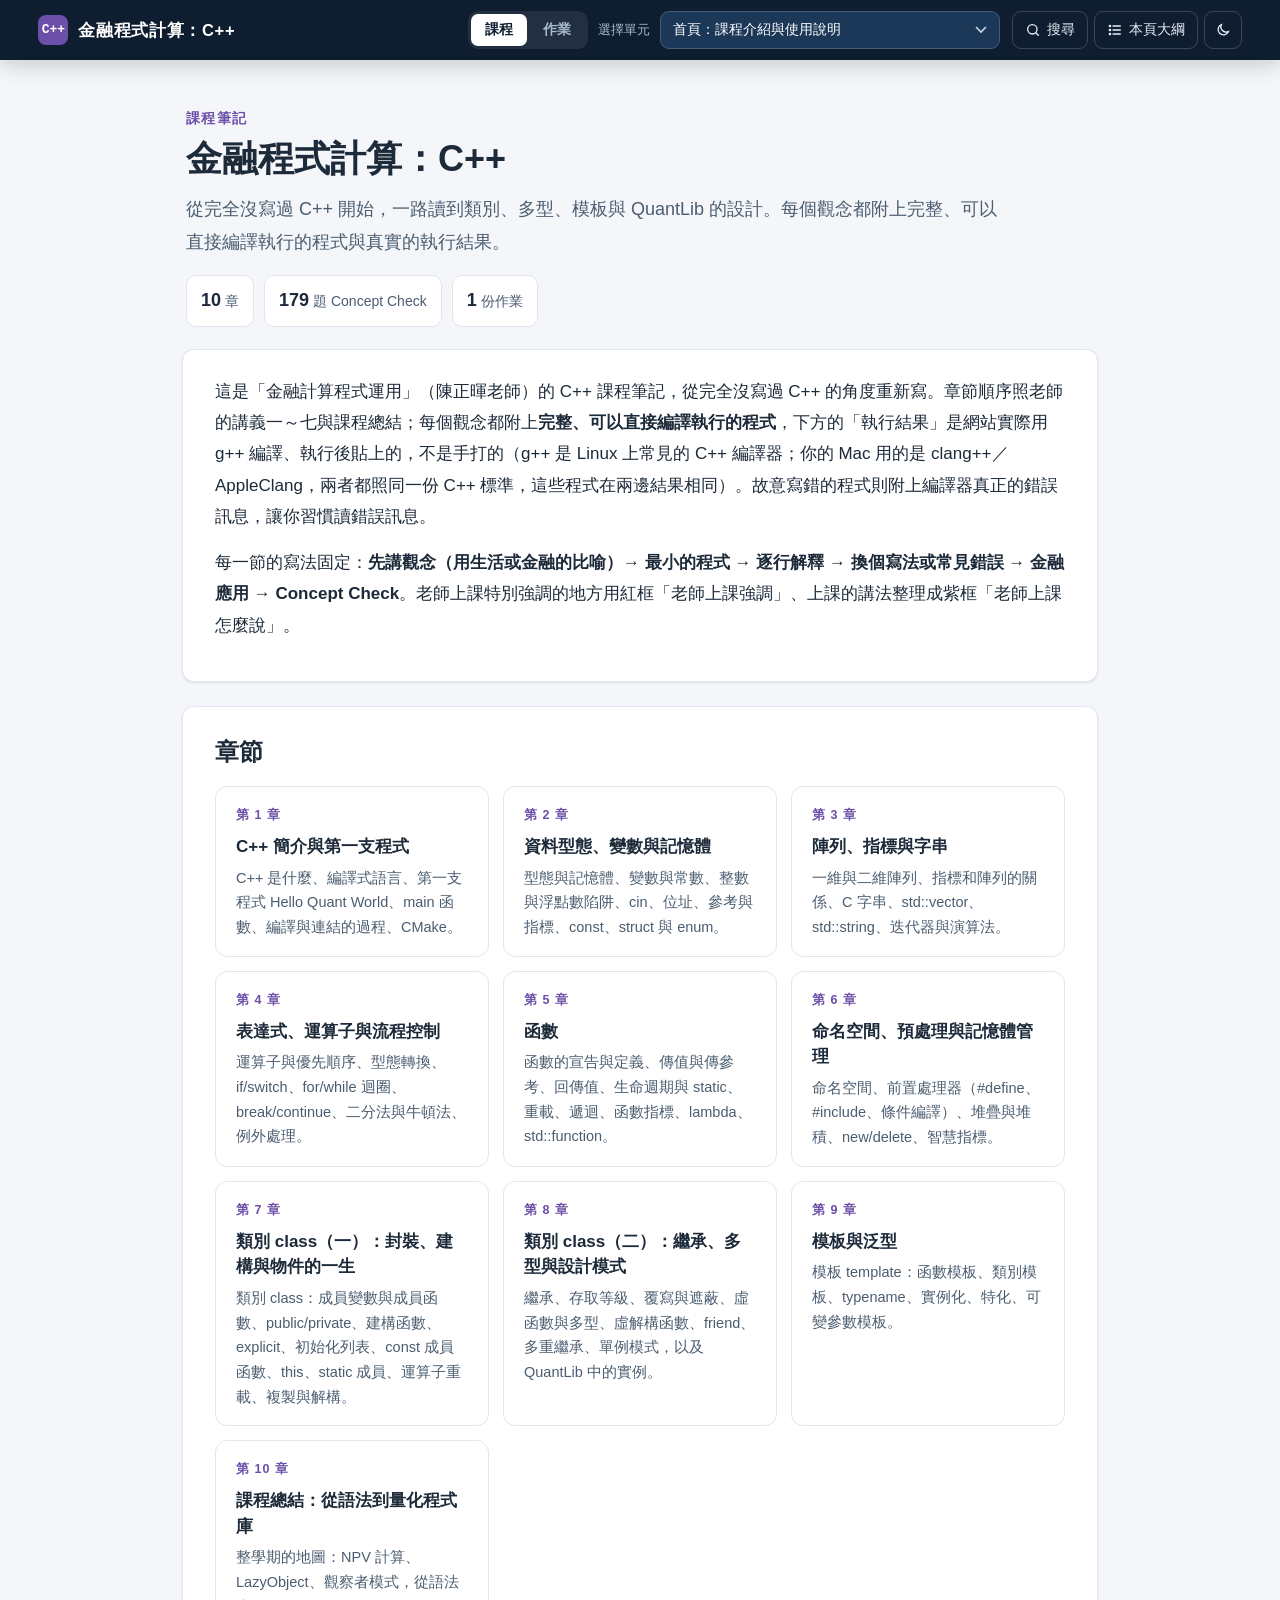
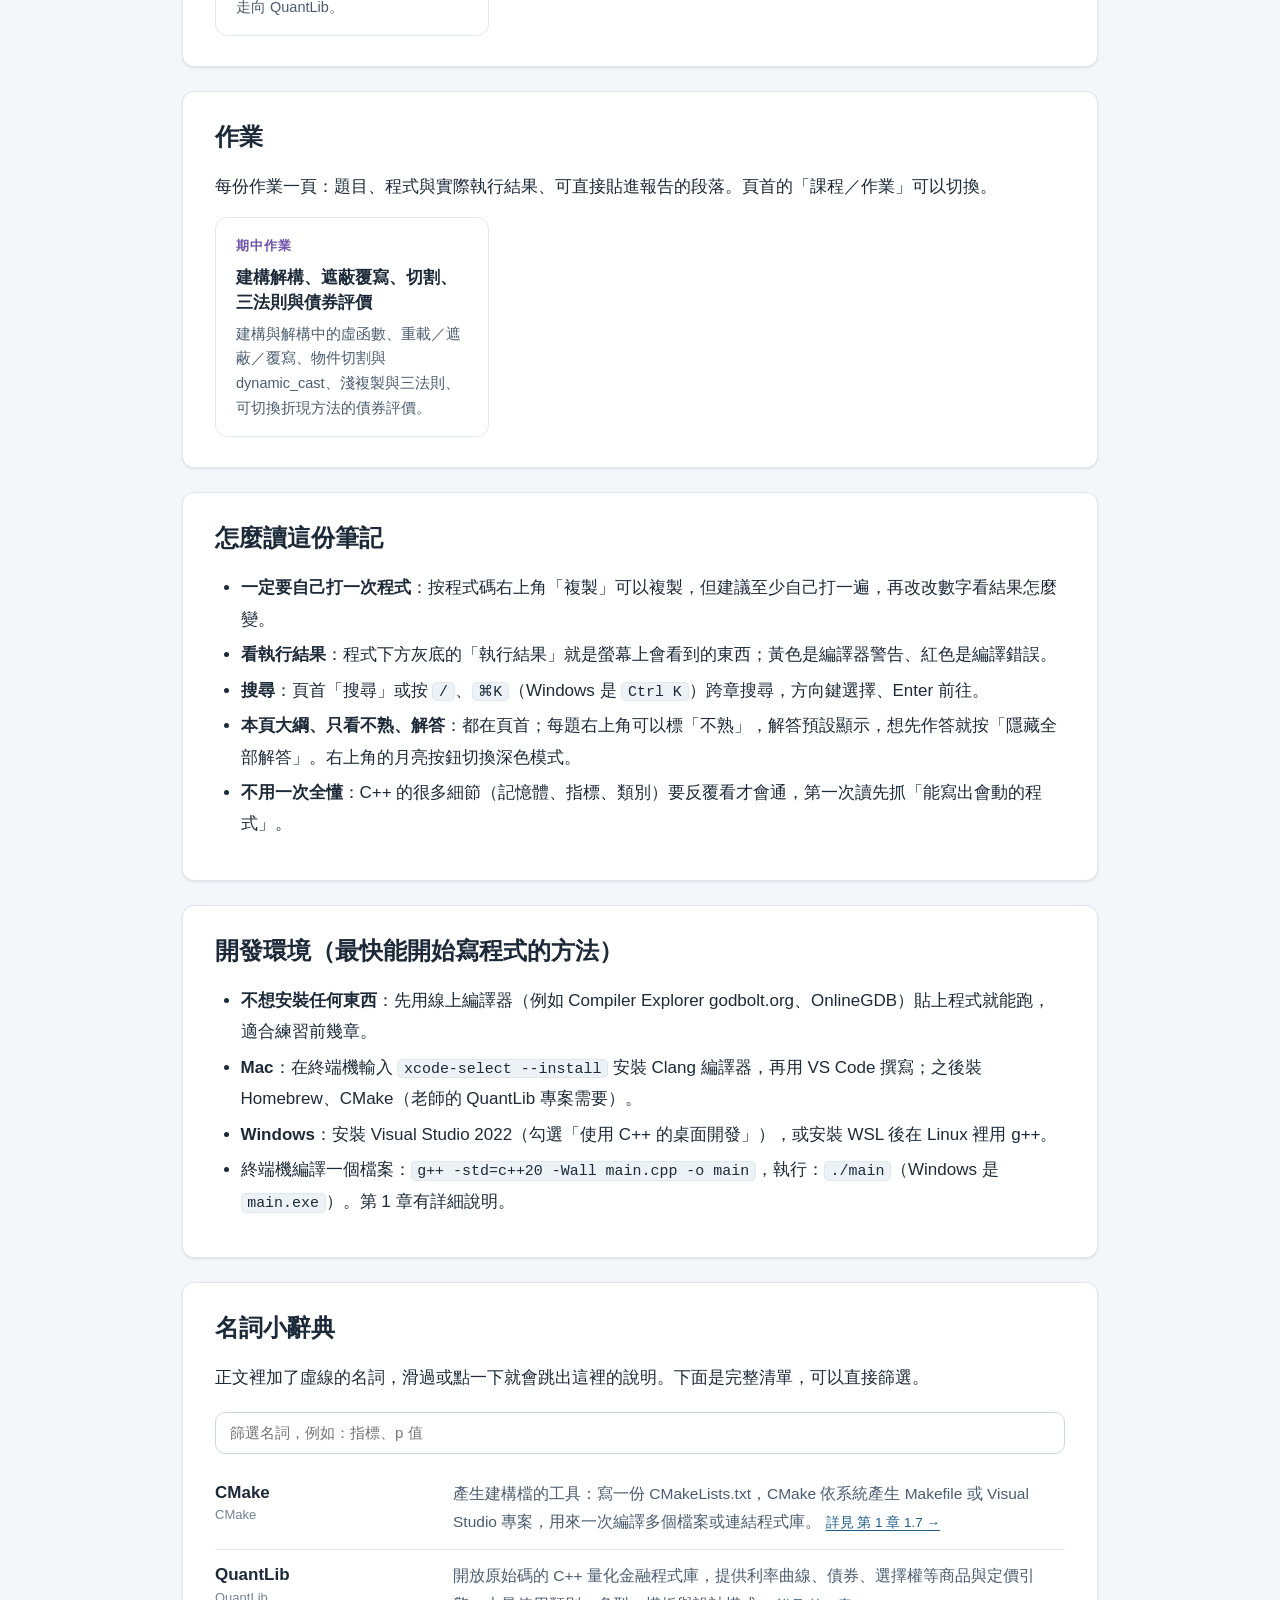
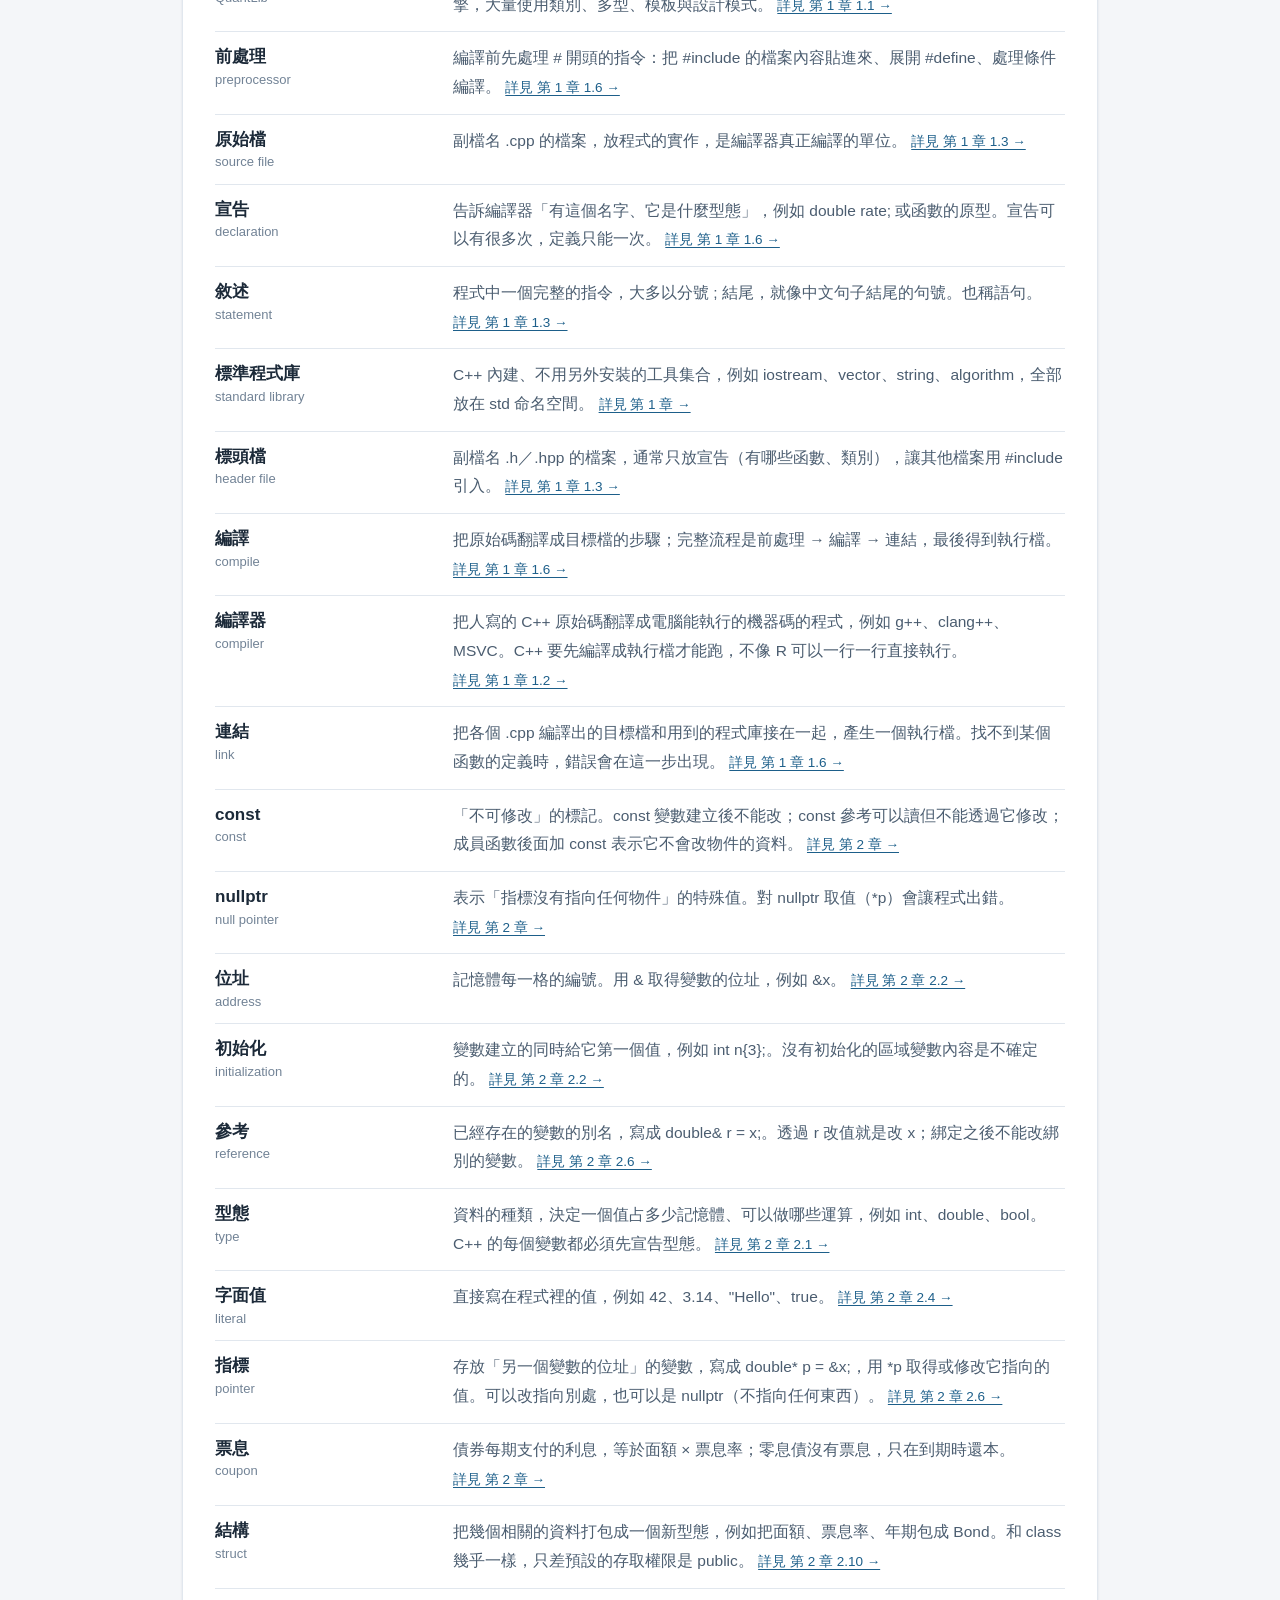
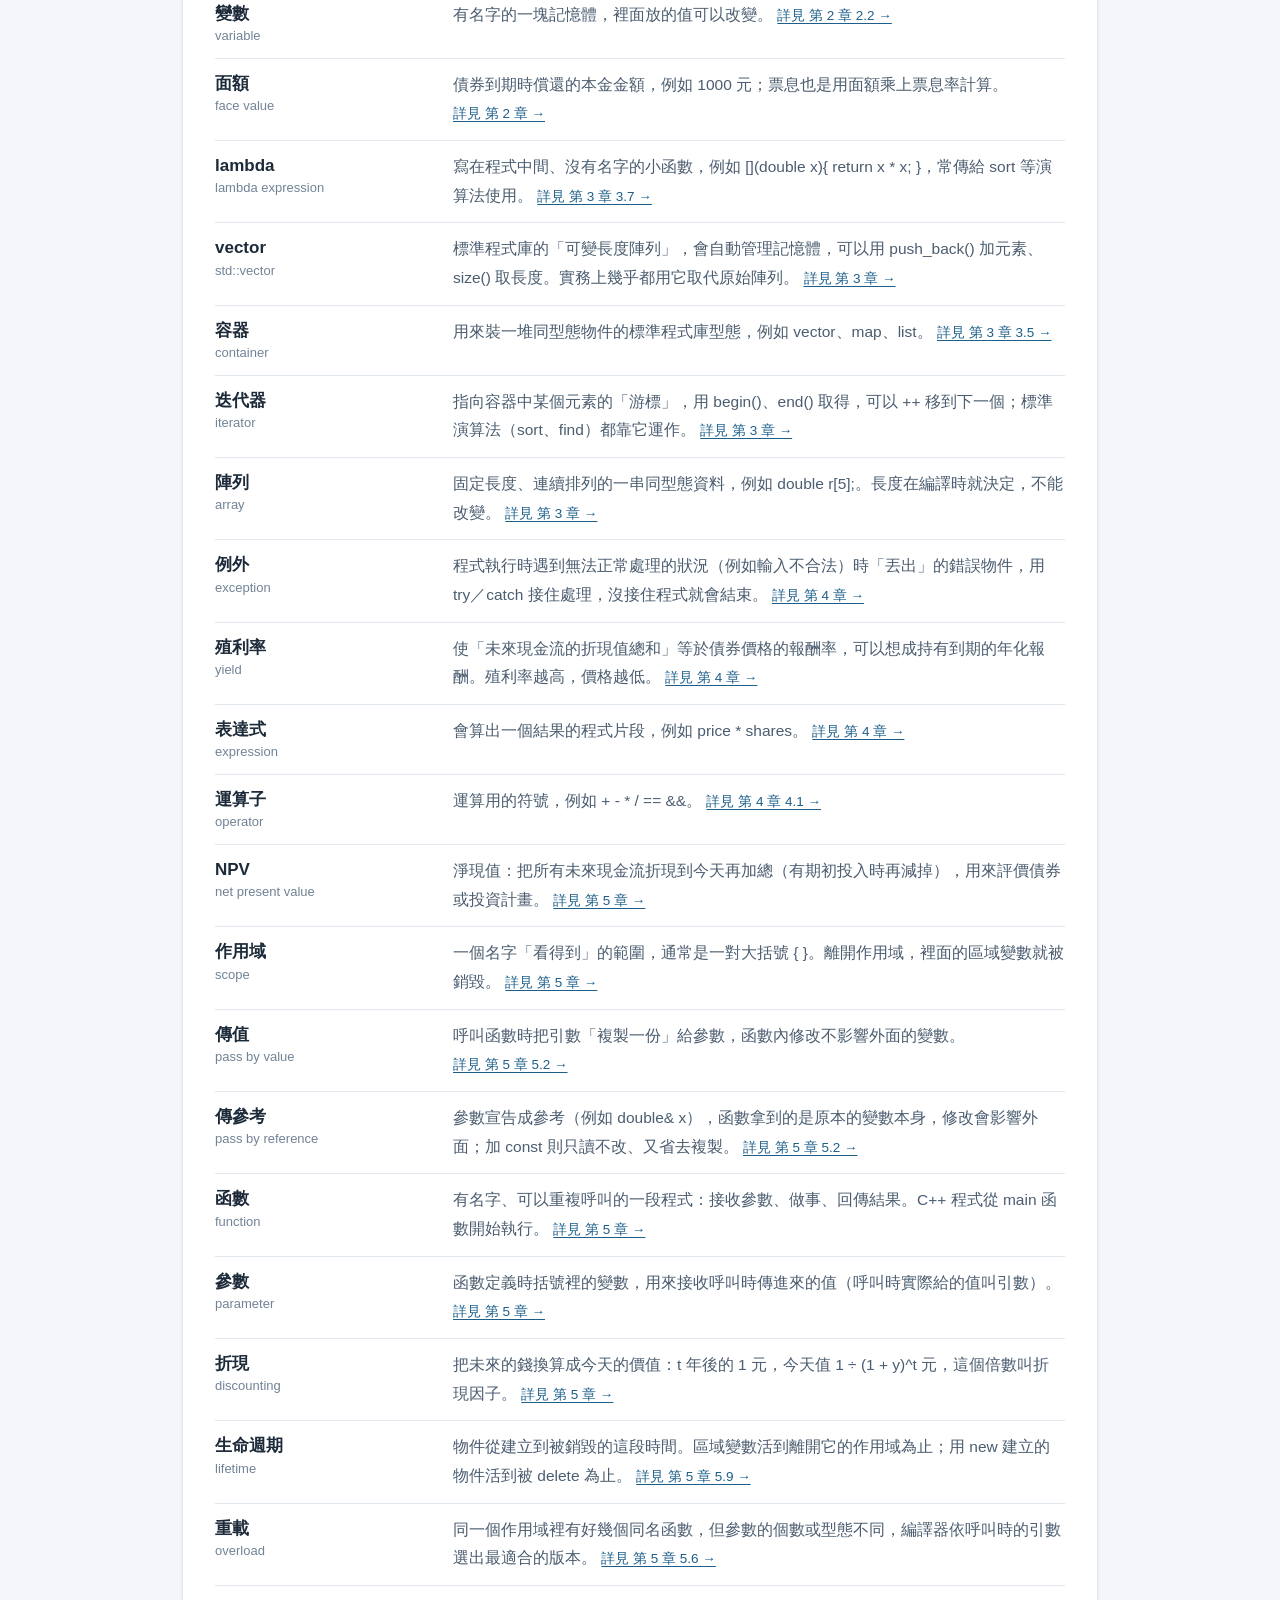
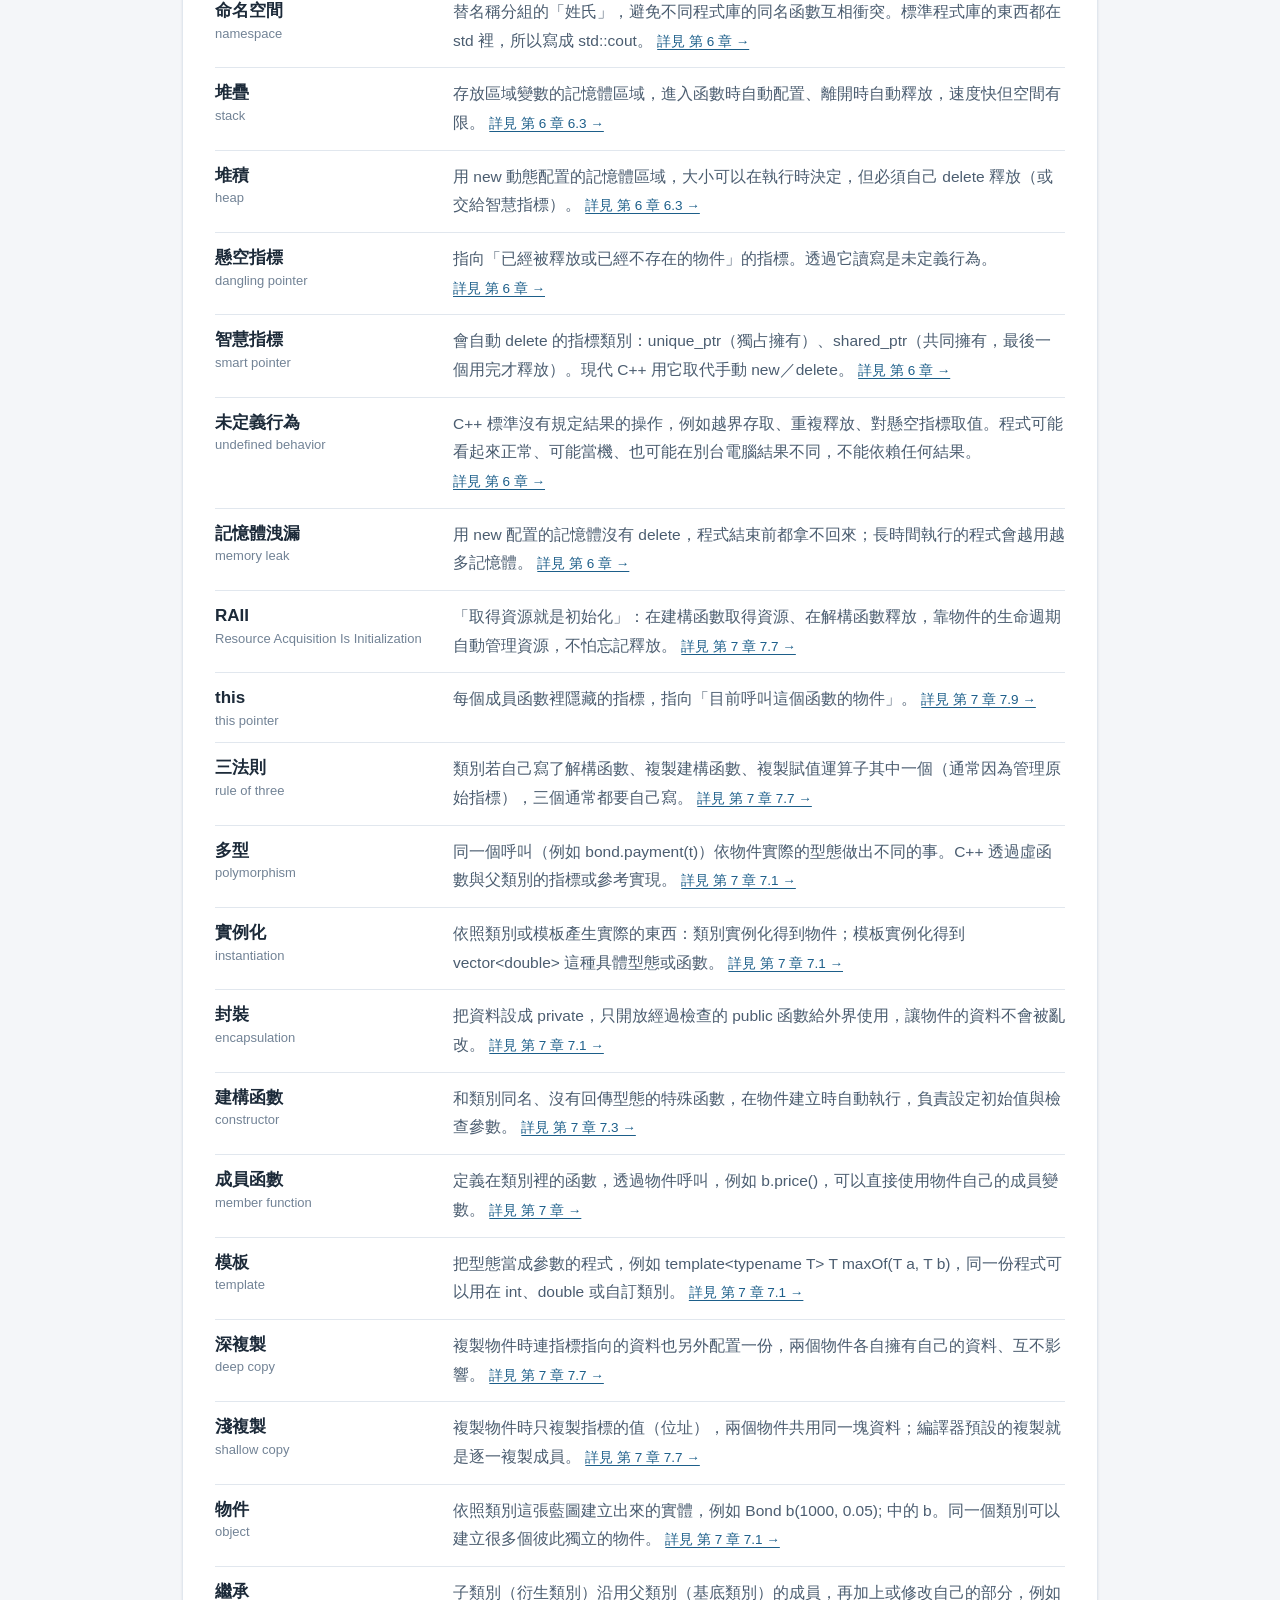
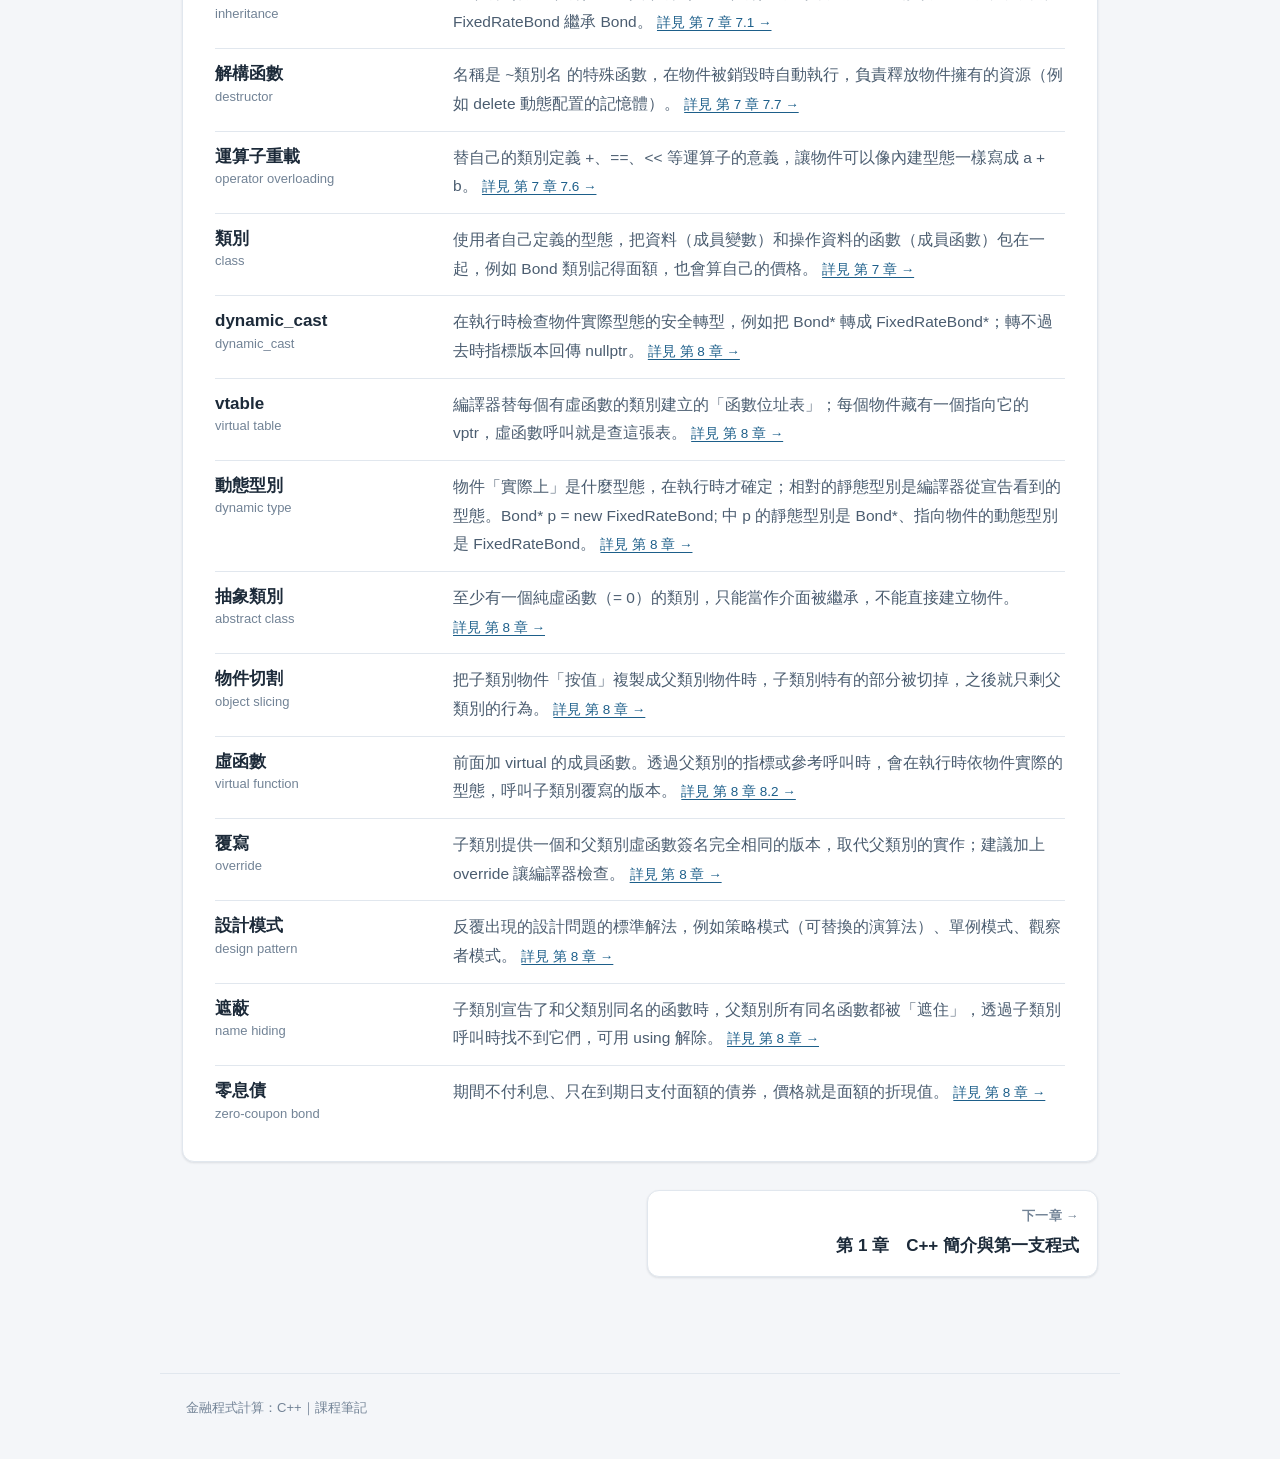
==== index.html @ d00004d4 "v11" ====
<!doctype html>
<html lang="zh-Hant"><head><meta charset="utf-8"><meta name="viewport" content="width=device-width,initial-scale=1">
<title>金融程式計算：C++｜課程筆記</title>
<meta name="color-scheme" content="light dark">
<script>try{var t=localStorage.getItem('notes:theme')||(window.matchMedia&&matchMedia('(prefers-color-scheme: dark)').matches?'dark':'light');document.documentElement.setAttribute('data-theme',t)}catch(e){}</script>
<link rel="stylesheet" href="assets/katex/katex.min.css">
<link rel="stylesheet" href="assets/style.css?v=2772ac91">

</head><body data-page="index" data-mode="course" data-course="cf" data-key="cf">
<a class="skip" href="#main">跳到主要內容</a>
<header class="topbar"><a class="brand" href="index.html" aria-label="金融程式計算：C++｜課程筆記首頁"><span class="logo" aria-hidden="true">C++</span><span>金融程式計算：C++</span><span class="sub">｜課程筆記</span></a>
<div class="pickers"><nav class="mode" aria-label="切換課程或作業"><a href="ch01.html" data-mode="course" class=on>課程</a><a href="hw01.html" data-mode="hw">作業</a></nav><label for="unitSelect">選擇單元</label><select id="unitSelect" aria-label="選擇單元"><option value="index.html" selected>首頁：課程介紹與使用說明</option><option value="ch01.html">第 1 章　C++ 簡介與第一支程式</option><option value="ch02.html">第 2 章　資料型態、變數與記憶體</option><option value="ch03.html">第 3 章　陣列、指標與字串</option><option value="ch04.html">第 4 章　表達式、運算子與流程控制</option><option value="ch05.html">第 5 章　函數</option><option value="ch06.html">第 6 章　命名空間、預處理與記憶體管理</option><option value="ch07.html">第 7 章　類別 class（一）：封裝、建構與物件的一生</option><option value="ch08.html">第 8 章　類別 class（二）：繼承、多型與設計模式</option><option value="ch09.html">第 9 章　模板與泛型</option><option value="ch10.html">第 10 章　課程總結：從語法到量化程式庫</option></select></div></header>
<main class="wrap" id="main">
<section class="hero"><p class="eyebrow">課程筆記</p><h1>金融程式計算：C++</h1><p class="lead">從完全沒寫過 C++ 開始，一路讀到類別、多型、模板與 QuantLib 的設計。每個觀念都附上完整、可以直接編譯執行的程式與真實的執行結果。</p><ul class="stats"><li><b>10</b>章</li><li><b>179</b>題 Concept Check</li><li><b>1</b>份作業</li></ul></section><div class="resume-slot"></div>
<div class="ch-intro">
<p>這是「金融計算程式運用」（陳正暉老師）的 C++ 課程筆記，從完全沒寫過 C++ 的角度重新寫。章節順序照老師的講義一～七與課程總結；每個觀念都附上<b>完整、可以直接編譯執行的程式</b>，下方的「執行結果」是網站實際用 g++ 編譯、執行後貼上的，不是手打的（g++ 是 Linux 上常見的 C++ 編譯器；你的 Mac 用的是 clang++／AppleClang，兩者都照同一份 C++ 標準，這些程式在兩邊結果相同）。故意寫錯的程式則附上編譯器真正的錯誤訊息，讓你習慣讀錯誤訊息。</p>
<p>每一節的寫法固定：<b>先講觀念（用生活或金融的比喻）→ 最小的程式 → 逐行解釋 → 換個寫法或常見錯誤 → 金融應用 → Concept Check</b>。老師上課特別強調的地方用紅框「老師上課強調」、上課的講法整理成紫框「老師上課怎麼說」。</p>
</div>
<section class="sec" id="chapters"><h2>章節</h2><div class="cards"><a class="card" href="ch01.html"><span class="no">第 1 章</span><h3>C++ 簡介與第一支程式</h3><p>C++ 是什麼、編譯式語言、第一支程式 Hello Quant World、main 函數、編譯與連結的過程、CMake。</p></a><a class="card" href="ch02.html"><span class="no">第 2 章</span><h3>資料型態、變數與記憶體</h3><p>型態與記憶體、變數與常數、整數與浮點數陷阱、cin、位址、參考與指標、const、struct 與 enum。</p></a><a class="card" href="ch03.html"><span class="no">第 3 章</span><h3>陣列、指標與字串</h3><p>一維與二維陣列、指標和陣列的關係、C 字串、std::vector、std::string、迭代器與演算法。</p></a><a class="card" href="ch04.html"><span class="no">第 4 章</span><h3>表達式、運算子與流程控制</h3><p>運算子與優先順序、型態轉換、if/switch、for/while 迴圈、break/continue、二分法與牛頓法、例外處理。</p></a><a class="card" href="ch05.html"><span class="no">第 5 章</span><h3>函數</h3><p>函數的宣告與定義、傳值與傳參考、回傳值、生命週期與 static、重載、遞迴、函數指標、lambda、std::function。</p></a><a class="card" href="ch06.html"><span class="no">第 6 章</span><h3>命名空間、預處理與記憶體管理</h3><p>命名空間、前置處理器（#define、#include、條件編譯）、堆疊與堆積、new/delete、智慧指標。</p></a><a class="card" href="ch07.html"><span class="no">第 7 章</span><h3>類別 class（一）：封裝、建構與物件的一生</h3><p>類別 class：成員變數與成員函數、public/private、建構函數、explicit、初始化列表、const 成員函數、this、static 成員、運算子重載、複製與解構。</p></a><a class="card" href="ch08.html"><span class="no">第 8 章</span><h3>類別 class（二）：繼承、多型與設計模式</h3><p>繼承、存取等級、覆寫與遮蔽、虛函數與多型、虛解構函數、friend、多重繼承、單例模式，以及 QuantLib 中的實例。</p></a><a class="card" href="ch09.html"><span class="no">第 9 章</span><h3>模板與泛型</h3><p>模板 template：函數模板、類別模板、typename、實例化、特化、可變參數模板。</p></a><a class="card" href="ch10.html"><span class="no">第 10 章</span><h3>課程總結：從語法到量化程式庫</h3><p>整學期的地圖：NPV 計算、LazyObject、觀察者模式，從語法走向 QuantLib。</p></a></div></section>
<section class="sec" id="homework"><h2>作業</h2><p>每份作業一頁：題目、程式與實際執行結果、可直接貼進報告的段落。頁首的「課程／作業」可以切換。</p><div class="cards"><a class="card" href="hw01.html"><span class="no">期中作業</span><h3>建構解構、遮蔽覆寫、切割、三法則與債券評價</h3><p>建構與解構中的虛函數、重載／遮蔽／覆寫、物件切割與 dynamic_cast、淺複製與三法則、可切換折現方法的債券評價。</p></a></div></section>

<section class="sec" id="howto"><h2>怎麼讀這份筆記</h2>
<ul>
<li><b>一定要自己打一次程式</b>：按程式碼右上角「複製」可以複製，但建議至少自己打一遍，再改改數字看結果怎麼變。</li>
<li><b>看執行結果</b>：程式下方灰底的「執行結果」就是螢幕上會看到的東西；黃色是編譯器警告、紅色是編譯錯誤。</li>
<li><b>搜尋</b>：頁首「搜尋」或按 <code>/</code>、<code>⌘K</code>（Windows 是 <code>Ctrl K</code>）跨章搜尋，方向鍵選擇、Enter 前往。</li>
<li><b>本頁大綱、只看不熟、解答</b>：都在頁首；每題右上角可以標「不熟」，解答預設顯示，想先作答就按「隱藏全部解答」。右上角的月亮按鈕切換深色模式。</li>
<li><b>不用一次全懂</b>：C++ 的很多細節（記憶體、指標、類別）要反覆看才會通，第一次讀先抓「能寫出會動的程式」。</li>
</ul></section>

<section class="sec" id="setup"><h2>開發環境（最快能開始寫程式的方法）</h2>
<ul>
<li><b>不想安裝任何東西</b>：先用線上編譯器（例如 Compiler Explorer godbolt.org、OnlineGDB）貼上程式就能跑，適合練習前幾章。</li>
<li><b>Mac</b>：在終端機輸入 <code>xcode-select --install</code> 安裝 Clang 編譯器，再用 VS Code 撰寫；之後裝 Homebrew、CMake（老師的 QuantLib 專案需要）。</li>
<li><b>Windows</b>：安裝 Visual Studio 2022（勾選「使用 C++ 的桌面開發」），或安裝 WSL 後在 Linux 裡用 g++。</li>
<li>終端機編譯一個檔案：<code>g++ -std=c++20 -Wall main.cpp -o main</code>，執行：<code>./main</code>（Windows 是 <code>main.exe</code>）。第 1 章有詳細說明。</li>
</ul></section>
<section class="sec" id="glossary"><h2>名詞小辭典</h2><p>正文裡加了虛線的名詞，滑過或點一下就會跳出這裡的說明。下面是完整清單，可以直接篩選。</p><input class="gl-filter" type="search" placeholder="篩選名詞，例如：指標、p 值" aria-label="篩選名詞"><dl class="glossary"><div class="gl-row" id="gl-CMake"><dt>CMake<small>CMake</small></dt><dd>產生建構檔的工具：寫一份 CMakeLists.txt，CMake 依系統產生 Makefile 或 Visual Studio 專案，用來一次編譯多個檔案或連結程式庫。 <a href="ch01.html#s1-7">詳見 第 1 章 1.7 →</a></dd></div><div class="gl-row" id="gl-QuantLib"><dt>QuantLib<small>QuantLib</small></dt><dd>開放原始碼的 C++ 量化金融程式庫，提供利率曲線、債券、選擇權等商品與定價引擎，大量使用類別、多型、模板與設計模式。 <a href="ch01.html#s1-1">詳見 第 1 章 1.1 →</a></dd></div><div class="gl-row" id="gl-前處理"><dt>前處理<small>preprocessor</small></dt><dd>編譯前先處理 # 開頭的指令：把 #include 的檔案內容貼進來、展開 #define、處理條件編譯。 <a href="ch01.html#s1-6">詳見 第 1 章 1.6 →</a></dd></div><div class="gl-row" id="gl-原始檔"><dt>原始檔<small>source file</small></dt><dd>副檔名 .cpp 的檔案，放程式的實作，是編譯器真正編譯的單位。 <a href="ch01.html#s1-3">詳見 第 1 章 1.3 →</a></dd></div><div class="gl-row" id="gl-宣告"><dt>宣告<small>declaration</small></dt><dd>告訴編譯器「有這個名字、它是什麼型態」，例如 double rate; 或函數的原型。宣告可以有很多次，定義只能一次。 <a href="ch01.html#s1-6">詳見 第 1 章 1.6 →</a></dd></div><div class="gl-row" id="gl-敘述"><dt>敘述<small>statement</small></dt><dd>程式中一個完整的指令，大多以分號 ; 結尾，就像中文句子結尾的句號。也稱語句。 <a href="ch01.html#s1-3">詳見 第 1 章 1.3 →</a></dd></div><div class="gl-row" id="gl-標準程式庫"><dt>標準程式庫<small>standard library</small></dt><dd>C++ 內建、不用另外安裝的工具集合，例如 iostream、vector、string、algorithm，全部放在 std 命名空間。 <a href="ch01.html">詳見 第 1 章 →</a></dd></div><div class="gl-row" id="gl-標頭檔"><dt>標頭檔<small>header file</small></dt><dd>副檔名 .h／.hpp 的檔案，通常只放宣告（有哪些函數、類別），讓其他檔案用 #include 引入。 <a href="ch01.html#s1-3">詳見 第 1 章 1.3 →</a></dd></div><div class="gl-row" id="gl-編譯"><dt>編譯<small>compile</small></dt><dd>把原始碼翻譯成目標檔的步驟；完整流程是前處理 → 編譯 → 連結，最後得到執行檔。 <a href="ch01.html#s1-6">詳見 第 1 章 1.6 →</a></dd></div><div class="gl-row" id="gl-編譯器"><dt>編譯器<small>compiler</small></dt><dd>把人寫的 C++ 原始碼翻譯成電腦能執行的機器碼的程式，例如 g++、clang++、MSVC。C++ 要先編譯成執行檔才能跑，不像 R 可以一行一行直接執行。 <a href="ch01.html#s1-2">詳見 第 1 章 1.2 →</a></dd></div><div class="gl-row" id="gl-連結"><dt>連結<small>link</small></dt><dd>把各個 .cpp 編譯出的目標檔和用到的程式庫接在一起，產生一個執行檔。找不到某個函數的定義時，錯誤會在這一步出現。 <a href="ch01.html#s1-6">詳見 第 1 章 1.6 →</a></dd></div><div class="gl-row" id="gl-const"><dt>const<small>const</small></dt><dd>「不可修改」的標記。const 變數建立後不能改；const 參考可以讀但不能透過它修改；成員函數後面加 const 表示它不會改物件的資料。 <a href="ch02.html">詳見 第 2 章 →</a></dd></div><div class="gl-row" id="gl-nullptr"><dt>nullptr<small>null pointer</small></dt><dd>表示「指標沒有指向任何物件」的特殊值。對 nullptr 取值（*p）會讓程式出錯。 <a href="ch02.html">詳見 第 2 章 →</a></dd></div><div class="gl-row" id="gl-位址"><dt>位址<small>address</small></dt><dd>記憶體每一格的編號。用 &amp; 取得變數的位址，例如 &amp;x。 <a href="ch02.html#s2-2">詳見 第 2 章 2.2 →</a></dd></div><div class="gl-row" id="gl-初始化"><dt>初始化<small>initialization</small></dt><dd>變數建立的同時給它第一個值，例如 int n{3};。沒有初始化的區域變數內容是不確定的。 <a href="ch02.html#s2-2">詳見 第 2 章 2.2 →</a></dd></div><div class="gl-row" id="gl-參考"><dt>參考<small>reference</small></dt><dd>已經存在的變數的別名，寫成 double&amp; r = x;。透過 r 改值就是改 x；綁定之後不能改綁別的變數。 <a href="ch02.html#s2-6">詳見 第 2 章 2.6 →</a></dd></div><div class="gl-row" id="gl-型態"><dt>型態<small>type</small></dt><dd>資料的種類，決定一個值占多少記憶體、可以做哪些運算，例如 int、double、bool。C++ 的每個變數都必須先宣告型態。 <a href="ch02.html#s2-1">詳見 第 2 章 2.1 →</a></dd></div><div class="gl-row" id="gl-字面值"><dt>字面值<small>literal</small></dt><dd>直接寫在程式裡的值，例如 42、3.14、&quot;Hello&quot;、true。 <a href="ch02.html#s2-4">詳見 第 2 章 2.4 →</a></dd></div><div class="gl-row" id="gl-指標"><dt>指標<small>pointer</small></dt><dd>存放「另一個變數的位址」的變數，寫成 double* p = &amp;x;，用 *p 取得或修改它指向的值。可以改指向別處，也可以是 nullptr（不指向任何東西）。 <a href="ch02.html#s2-6">詳見 第 2 章 2.6 →</a></dd></div><div class="gl-row" id="gl-票息"><dt>票息<small>coupon</small></dt><dd>債券每期支付的利息，等於面額 × 票息率；零息債沒有票息，只在到期時還本。 <a href="ch02.html">詳見 第 2 章 →</a></dd></div><div class="gl-row" id="gl-結構"><dt>結構<small>struct</small></dt><dd>把幾個相關的資料打包成一個新型態，例如把面額、票息率、年期包成 Bond。和 class 幾乎一樣，只差預設的存取權限是 public。 <a href="ch02.html#s2-10">詳見 第 2 章 2.10 →</a></dd></div><div class="gl-row" id="gl-變數"><dt>變數<small>variable</small></dt><dd>有名字的一塊記憶體，裡面放的值可以改變。 <a href="ch02.html#s2-2">詳見 第 2 章 2.2 →</a></dd></div><div class="gl-row" id="gl-面額"><dt>面額<small>face value</small></dt><dd>債券到期時償還的本金金額，例如 1000 元；票息也是用面額乘上票息率計算。 <a href="ch02.html">詳見 第 2 章 →</a></dd></div><div class="gl-row" id="gl-lambda"><dt>lambda<small>lambda expression</small></dt><dd>寫在程式中間、沒有名字的小函數，例如 [](double x){ return x * x; }，常傳給 sort 等演算法使用。 <a href="ch03.html#s3-7">詳見 第 3 章 3.7 →</a></dd></div><div class="gl-row" id="gl-vector"><dt>vector<small>std::vector</small></dt><dd>標準程式庫的「可變長度陣列」，會自動管理記憶體，可以用 push_back() 加元素、size() 取長度。實務上幾乎都用它取代原始陣列。 <a href="ch03.html">詳見 第 3 章 →</a></dd></div><div class="gl-row" id="gl-容器"><dt>容器<small>container</small></dt><dd>用來裝一堆同型態物件的標準程式庫型態，例如 vector、map、list。 <a href="ch03.html#s3-5">詳見 第 3 章 3.5 →</a></dd></div><div class="gl-row" id="gl-迭代器"><dt>迭代器<small>iterator</small></dt><dd>指向容器中某個元素的「游標」，用 begin()、end() 取得，可以 ++ 移到下一個；標準演算法（sort、find）都靠它運作。 <a href="ch03.html">詳見 第 3 章 →</a></dd></div><div class="gl-row" id="gl-陣列"><dt>陣列<small>array</small></dt><dd>固定長度、連續排列的一串同型態資料，例如 double r[5];。長度在編譯時就決定，不能改變。 <a href="ch03.html">詳見 第 3 章 →</a></dd></div><div class="gl-row" id="gl-例外"><dt>例外<small>exception</small></dt><dd>程式執行時遇到無法正常處理的狀況（例如輸入不合法）時「丟出」的錯誤物件，用 try／catch 接住處理，沒接住程式就會結束。 <a href="ch04.html">詳見 第 4 章 →</a></dd></div><div class="gl-row" id="gl-殖利率"><dt>殖利率<small>yield</small></dt><dd>使「未來現金流的折現值總和」等於債券價格的報酬率，可以想成持有到期的年化報酬。殖利率越高，價格越低。 <a href="ch04.html">詳見 第 4 章 →</a></dd></div><div class="gl-row" id="gl-表達式"><dt>表達式<small>expression</small></dt><dd>會算出一個結果的程式片段，例如 price * shares。 <a href="ch04.html">詳見 第 4 章 →</a></dd></div><div class="gl-row" id="gl-運算子"><dt>運算子<small>operator</small></dt><dd>運算用的符號，例如 + - * / == &amp;&amp;。 <a href="ch04.html#s4-1">詳見 第 4 章 4.1 →</a></dd></div><div class="gl-row" id="gl-NPV"><dt>NPV<small>net present value</small></dt><dd>淨現值：把所有未來現金流折現到今天再加總（有期初投入時再減掉），用來評價債券或投資計畫。 <a href="ch05.html">詳見 第 5 章 →</a></dd></div><div class="gl-row" id="gl-作用域"><dt>作用域<small>scope</small></dt><dd>一個名字「看得到」的範圍，通常是一對大括號 { }。離開作用域，裡面的區域變數就被銷毀。 <a href="ch05.html">詳見 第 5 章 →</a></dd></div><div class="gl-row" id="gl-傳值"><dt>傳值<small>pass by value</small></dt><dd>呼叫函數時把引數「複製一份」給參數，函數內修改不影響外面的變數。 <a href="ch05.html#s5-2">詳見 第 5 章 5.2 →</a></dd></div><div class="gl-row" id="gl-傳參考"><dt>傳參考<small>pass by reference</small></dt><dd>參數宣告成參考（例如 double&amp; x），函數拿到的是原本的變數本身，修改會影響外面；加 const 則只讀不改、又省去複製。 <a href="ch05.html#s5-2">詳見 第 5 章 5.2 →</a></dd></div><div class="gl-row" id="gl-函數"><dt>函數<small>function</small></dt><dd>有名字、可以重複呼叫的一段程式：接收參數、做事、回傳結果。C++ 程式從 main 函數開始執行。 <a href="ch05.html">詳見 第 5 章 →</a></dd></div><div class="gl-row" id="gl-參數"><dt>參數<small>parameter</small></dt><dd>函數定義時括號裡的變數，用來接收呼叫時傳進來的值（呼叫時實際給的值叫引數）。 <a href="ch05.html">詳見 第 5 章 →</a></dd></div><div class="gl-row" id="gl-折現"><dt>折現<small>discounting</small></dt><dd>把未來的錢換算成今天的價值：t 年後的 1 元，今天值 1 ÷ (1 + y)^t 元，這個倍數叫折現因子。 <a href="ch05.html">詳見 第 5 章 →</a></dd></div><div class="gl-row" id="gl-生命週期"><dt>生命週期<small>lifetime</small></dt><dd>物件從建立到被銷毀的這段時間。區域變數活到離開它的作用域為止；用 new 建立的物件活到被 delete 為止。 <a href="ch05.html#s5-9">詳見 第 5 章 5.9 →</a></dd></div><div class="gl-row" id="gl-重載"><dt>重載<small>overload</small></dt><dd>同一個作用域裡有好幾個同名函數，但參數的個數或型態不同，編譯器依呼叫時的引數選出最適合的版本。 <a href="ch05.html#s5-6">詳見 第 5 章 5.6 →</a></dd></div><div class="gl-row" id="gl-命名空間"><dt>命名空間<small>namespace</small></dt><dd>替名稱分組的「姓氏」，避免不同程式庫的同名函數互相衝突。標準程式庫的東西都在 std 裡，所以寫成 std::cout。 <a href="ch06.html">詳見 第 6 章 →</a></dd></div><div class="gl-row" id="gl-堆疊"><dt>堆疊<small>stack</small></dt><dd>存放區域變數的記憶體區域，進入函數時自動配置、離開時自動釋放，速度快但空間有限。 <a href="ch06.html#s6-3">詳見 第 6 章 6.3 →</a></dd></div><div class="gl-row" id="gl-堆積"><dt>堆積<small>heap</small></dt><dd>用 new 動態配置的記憶體區域，大小可以在執行時決定，但必須自己 delete 釋放（或交給智慧指標）。 <a href="ch06.html#s6-3">詳見 第 6 章 6.3 →</a></dd></div><div class="gl-row" id="gl-懸空指標"><dt>懸空指標<small>dangling pointer</small></dt><dd>指向「已經被釋放或已經不存在的物件」的指標。透過它讀寫是未定義行為。 <a href="ch06.html">詳見 第 6 章 →</a></dd></div><div class="gl-row" id="gl-智慧指標"><dt>智慧指標<small>smart pointer</small></dt><dd>會自動 delete 的指標類別：unique_ptr（獨占擁有）、shared_ptr（共同擁有，最後一個用完才釋放）。現代 C++ 用它取代手動 new／delete。 <a href="ch06.html">詳見 第 6 章 →</a></dd></div><div class="gl-row" id="gl-未定義行為"><dt>未定義行為<small>undefined behavior</small></dt><dd>C++ 標準沒有規定結果的操作，例如越界存取、重複釋放、對懸空指標取值。程式可能看起來正常、可能當機、也可能在別台電腦結果不同，不能依賴任何結果。 <a href="ch06.html">詳見 第 6 章 →</a></dd></div><div class="gl-row" id="gl-記憶體洩漏"><dt>記憶體洩漏<small>memory leak</small></dt><dd>用 new 配置的記憶體沒有 delete，程式結束前都拿不回來；長時間執行的程式會越用越多記憶體。 <a href="ch06.html">詳見 第 6 章 →</a></dd></div><div class="gl-row" id="gl-RAII"><dt>RAII<small>Resource Acquisition Is Initialization</small></dt><dd>「取得資源就是初始化」：在建構函數取得資源、在解構函數釋放，靠物件的生命週期自動管理資源，不怕忘記釋放。 <a href="ch07.html#s7-7">詳見 第 7 章 7.7 →</a></dd></div><div class="gl-row" id="gl-this"><dt>this<small>this pointer</small></dt><dd>每個成員函數裡隱藏的指標，指向「目前呼叫這個函數的物件」。 <a href="ch07.html#s7-9">詳見 第 7 章 7.9 →</a></dd></div><div class="gl-row" id="gl-三法則"><dt>三法則<small>rule of three</small></dt><dd>類別若自己寫了解構函數、複製建構函數、複製賦值運算子其中一個（通常因為管理原始指標），三個通常都要自己寫。 <a href="ch07.html#s7-7">詳見 第 7 章 7.7 →</a></dd></div><div class="gl-row" id="gl-多型"><dt>多型<small>polymorphism</small></dt><dd>同一個呼叫（例如 bond.payment(t)）依物件實際的型態做出不同的事。C++ 透過虛函數與父類別的指標或參考實現。 <a href="ch07.html#s7-1">詳見 第 7 章 7.1 →</a></dd></div><div class="gl-row" id="gl-實例化"><dt>實例化<small>instantiation</small></dt><dd>依照類別或模板產生實際的東西：類別實例化得到物件；模板實例化得到 vector&lt;double&gt; 這種具體型態或函數。 <a href="ch07.html#s7-1">詳見 第 7 章 7.1 →</a></dd></div><div class="gl-row" id="gl-封裝"><dt>封裝<small>encapsulation</small></dt><dd>把資料設成 private，只開放經過檢查的 public 函數給外界使用，讓物件的資料不會被亂改。 <a href="ch07.html#s7-1">詳見 第 7 章 7.1 →</a></dd></div><div class="gl-row" id="gl-建構函數"><dt>建構函數<small>constructor</small></dt><dd>和類別同名、沒有回傳型態的特殊函數，在物件建立時自動執行，負責設定初始值與檢查參數。 <a href="ch07.html#s7-3">詳見 第 7 章 7.3 →</a></dd></div><div class="gl-row" id="gl-成員函數"><dt>成員函數<small>member function</small></dt><dd>定義在類別裡的函數，透過物件呼叫，例如 b.price()，可以直接使用物件自己的成員變數。 <a href="ch07.html">詳見 第 7 章 →</a></dd></div><div class="gl-row" id="gl-模板"><dt>模板<small>template</small></dt><dd>把型態當成參數的程式，例如 template&lt;typename T&gt; T maxOf(T a, T b)，同一份程式可以用在 int、double 或自訂類別。 <a href="ch07.html#s7-1">詳見 第 7 章 7.1 →</a></dd></div><div class="gl-row" id="gl-深複製"><dt>深複製<small>deep copy</small></dt><dd>複製物件時連指標指向的資料也另外配置一份，兩個物件各自擁有自己的資料、互不影響。 <a href="ch07.html#s7-7">詳見 第 7 章 7.7 →</a></dd></div><div class="gl-row" id="gl-淺複製"><dt>淺複製<small>shallow copy</small></dt><dd>複製物件時只複製指標的值（位址），兩個物件共用同一塊資料；編譯器預設的複製就是逐一複製成員。 <a href="ch07.html#s7-7">詳見 第 7 章 7.7 →</a></dd></div><div class="gl-row" id="gl-物件"><dt>物件<small>object</small></dt><dd>依照類別這張藍圖建立出來的實體，例如 Bond b(1000, 0.05); 中的 b。同一個類別可以建立很多個彼此獨立的物件。 <a href="ch07.html#s7-1">詳見 第 7 章 7.1 →</a></dd></div><div class="gl-row" id="gl-繼承"><dt>繼承<small>inheritance</small></dt><dd>子類別（衍生類別）沿用父類別（基底類別）的成員，再加上或修改自己的部分，例如 FixedRateBond 繼承 Bond。 <a href="ch07.html#s7-1">詳見 第 7 章 7.1 →</a></dd></div><div class="gl-row" id="gl-解構函數"><dt>解構函數<small>destructor</small></dt><dd>名稱是 ~類別名 的特殊函數，在物件被銷毀時自動執行，負責釋放物件擁有的資源（例如 delete 動態配置的記憶體）。 <a href="ch07.html#s7-7">詳見 第 7 章 7.7 →</a></dd></div><div class="gl-row" id="gl-運算子重載"><dt>運算子重載<small>operator overloading</small></dt><dd>替自己的類別定義 +、==、&lt;&lt; 等運算子的意義，讓物件可以像內建型態一樣寫成 a + b。 <a href="ch07.html#s7-6">詳見 第 7 章 7.6 →</a></dd></div><div class="gl-row" id="gl-類別"><dt>類別<small>class</small></dt><dd>使用者自己定義的型態，把資料（成員變數）和操作資料的函數（成員函數）包在一起，例如 Bond 類別記得面額，也會算自己的價格。 <a href="ch07.html">詳見 第 7 章 →</a></dd></div><div class="gl-row" id="gl-dynamic_cast"><dt>dynamic_cast<small>dynamic_cast</small></dt><dd>在執行時檢查物件實際型態的安全轉型，例如把 Bond* 轉成 FixedRateBond*；轉不過去時指標版本回傳 nullptr。 <a href="ch08.html">詳見 第 8 章 →</a></dd></div><div class="gl-row" id="gl-vtable"><dt>vtable<small>virtual table</small></dt><dd>編譯器替每個有虛函數的類別建立的「函數位址表」；每個物件藏有一個指向它的 vptr，虛函數呼叫就是查這張表。 <a href="ch08.html">詳見 第 8 章 →</a></dd></div><div class="gl-row" id="gl-動態型別"><dt>動態型別<small>dynamic type</small></dt><dd>物件「實際上」是什麼型態，在執行時才確定；相對的靜態型別是編譯器從宣告看到的型態。Bond* p = new FixedRateBond; 中 p 的靜態型別是 Bond*、指向物件的動態型別是 FixedRateBond。 <a href="ch08.html">詳見 第 8 章 →</a></dd></div><div class="gl-row" id="gl-抽象類別"><dt>抽象類別<small>abstract class</small></dt><dd>至少有一個純虛函數（= 0）的類別，只能當作介面被繼承，不能直接建立物件。 <a href="ch08.html">詳見 第 8 章 →</a></dd></div><div class="gl-row" id="gl-物件切割"><dt>物件切割<small>object slicing</small></dt><dd>把子類別物件「按值」複製成父類別物件時，子類別特有的部分被切掉，之後就只剩父類別的行為。 <a href="ch08.html">詳見 第 8 章 →</a></dd></div><div class="gl-row" id="gl-虛函數"><dt>虛函數<small>virtual function</small></dt><dd>前面加 virtual 的成員函數。透過父類別的指標或參考呼叫時，會在執行時依物件實際的型態，呼叫子類別覆寫的版本。 <a href="ch08.html#s8-2">詳見 第 8 章 8.2 →</a></dd></div><div class="gl-row" id="gl-覆寫"><dt>覆寫<small>override</small></dt><dd>子類別提供一個和父類別虛函數簽名完全相同的版本，取代父類別的實作；建議加上 override 讓編譯器檢查。 <a href="ch08.html">詳見 第 8 章 →</a></dd></div><div class="gl-row" id="gl-設計模式"><dt>設計模式<small>design pattern</small></dt><dd>反覆出現的設計問題的標準解法，例如策略模式（可替換的演算法）、單例模式、觀察者模式。 <a href="ch08.html">詳見 第 8 章 →</a></dd></div><div class="gl-row" id="gl-遮蔽"><dt>遮蔽<small>name hiding</small></dt><dd>子類別宣告了和父類別同名的函數時，父類別所有同名函數都被「遮住」，透過子類別呼叫時找不到它們，可用 using 解除。 <a href="ch08.html">詳見 第 8 章 →</a></dd></div><div class="gl-row" id="gl-零息債"><dt>零息債<small>zero-coupon bond</small></dt><dd>期間不付利息、只在到期日支付面額的債券，價格就是面額的折現值。 <a href="ch08.html">詳見 第 8 章 →</a></dd></div></dl></section>
<nav class="pager" aria-label="上一頁與下一頁"><a class="next" href="ch01.html"><small>下一章 →</small>第 1 章　C++ 簡介與第一支程式</a></nav></main>
<footer class="site-foot"><span>金融程式計算：C++｜課程筆記</span></footer>
<script src="assets/katex/katex.min.js"></script><script src="assets/katex/auto-render.min.js"></script>
<script src="assets/search.js?v=e155388e"></script>
<script src="assets/glossary.js?v=943f81c7"></script>
<script src="assets/site.js?v=f42ce8f5"></script>
</body></html>
---- assets/style.css ----
/* ==========================================================================
   課程筆記網站｜共用設計規範 v5（2026/11/14）
   所有課程網站共用這一份；課程差異只用 body[data-course] 改 --accent。
   版面寬度、字級、按鈕高度等數值見規則檔 14.14。
   ========================================================================== */

/* ---------- 1. 設計變數 ---------- */
:root{
  --font:-apple-system,BlinkMacSystemFont,"PingFang TC","Noto Sans TC","Noto Sans CJK TC","Microsoft JhengHei",sans-serif;
  --mono:"JetBrains Mono","SF Mono",Menlo,Consolas,"Noto Sans Mono CJK TC",monospace;
  --bg:#f4f6f9; --surface:#fff; --surface-2:#f7f9fc; --line:#e1e7ee; --line-2:#cdd7e2;
  --text:#1c2a39; --text-2:#4b5d70; --text-3:#728396;
  --head:#0e1d30; --head-2:#1c3858; --head-line:#ffffff2e; --head-text:#e8eef6; --head-muted:#a9bacd;
  --link:#1d5f8a; --accent:#2a6fb0; --accent-soft:#e8f1fa;
  --ok:#1f7a4a; --ok-soft:#eaf6ef; --warn:#b4701b; --warn-soft:#fdf5e8; --bad:#b4232c; --bad-soft:#fdf0f1;
  --purple:#5b4b9a; --purple-soft:#f3f1fb; --teal:#0f766e; --teal-soft:#ecf8f6; --rust:#b3541e; --rust-soft:#fff7ef;
  --code-bg:#f6f8fb; --code-line:#d9e1ea; --inline-code:#edf2f7;
  --radius:12px; --radius-s:8px;
  --shadow-1:0 1px 2px #0f1d2e0d,0 1px 3px #0f1d2e0f;
  --shadow-2:0 10px 30px #0f1d2e26;
  --header-h:60px;
  --w:960px;
}
body[data-course="ba"]{--accent:#2a6fb0;--accent-soft:#e8f1fa}
body[data-course="cf"]{--accent:#6b4fa8;--accent-soft:#f1edfa}
body[data-course="fsa"]{--accent:#0f766e;--accent-soft:#e7f6f3}
body[data-course="mb"]{--accent:#b45309;--accent-soft:#fdf3e6}

:root[data-theme="dark"]{
  --bg:#0f141b; --surface:#161d26; --surface-2:#1b2430; --line:#26313e; --line-2:#334253;
  --text:#dfe6ee; --text-2:#aab7c5; --text-3:#7f8fa1;
  --head:#0b1119; --head-2:#18222f; --head-line:#ffffff1f;
  --link:#7cb7e8; --accent-soft:#1d2a3a;
  --ok:#5cc28d; --ok-soft:#14261d; --warn:#e0a24f; --warn-soft:#2a2114; --bad:#ef7a82; --bad-soft:#2c171a;
  --purple:#b3a4ec; --purple-soft:#211d33; --teal:#5fcfc3; --teal-soft:#13262a; --rust:#ee9a6a; --rust-soft:#2a1d15;
  --code-bg:#121922; --code-line:#2a3644; --inline-code:#1f2a37;
  --shadow-1:0 1px 2px #0006; --shadow-2:0 12px 32px #000a;
}

/* ---------- 2. 基本 ---------- */
*{box-sizing:border-box}
html{scroll-padding-top:calc(var(--header-h) + 16px);-webkit-text-size-adjust:100%}
body{margin:0;background:var(--bg);color:var(--text);font-family:var(--font);font-size:17px;line-height:1.85;
  font-feature-settings:"palt" 0;-webkit-font-smoothing:antialiased;text-rendering:optimizeLegibility}
a{color:var(--link);text-underline-offset:3px;text-decoration-thickness:1px}
a:hover{text-decoration-thickness:2px}
:focus-visible{outline:2px solid var(--accent);outline-offset:2px;border-radius:4px}
::selection{background:#ffe27a99}
p{margin:0 0 14px}
ul,ol{padding-left:1.5em;margin:0 0 14px}
li{margin:4px 0}
li>ul,li>ol{margin:4px 0}
strong,b{font-weight:700}
hr{border:0;border-top:1px solid var(--line);margin:24px 0}
img{max-width:100%;height:auto}
code{font-family:var(--mono);font-size:.88em}
:not(pre)>code{background:var(--inline-code);border:1px solid var(--line);border-radius:5px;padding:.05em .38em;color:inherit;
  overflow-wrap:anywhere}
table{border-collapse:collapse;margin:10px 0 18px;font-size:15.5px;width:100%;background:var(--surface)}
th,td{border:1px solid var(--line);padding:8px 12px;text-align:left;vertical-align:top}
th{background:var(--surface-2);font-weight:700}
td code{white-space:nowrap}
mark{background:#ffe27a;color:#1c2a39;padding:0 2px;border-radius:2px}
.skip{position:absolute;left:-999px;top:8px;z-index:100;padding:8px 14px;background:var(--surface);border-radius:8px}
.skip:focus{left:12px}
.katex-display{overflow-x:auto;overflow-y:hidden;padding:.25em 0 .45em}

/* ---------- 3. 頁首 ---------- */
.topbar{position:sticky;top:0;z-index:40;height:var(--header-h);display:flex;align-items:center;gap:12px;
  padding:0 max(3vw,20px);background:var(--head);color:var(--head-text);box-shadow:0 1px 0 #ffffff12,0 6px 20px #0000002b}
.topbar .brand{display:flex;align-items:center;gap:10px;min-width:0;color:#fff;text-decoration:none;font-weight:800;
  letter-spacing:.04em;font-size:16.5px;white-space:nowrap}
.topbar .brand .logo{flex:0 0 auto;display:grid;place-items:center;width:30px;height:30px;border-radius:8px;
  background:var(--accent);color:#fff;font-size:13px;letter-spacing:0;font-family:var(--mono);font-weight:800}
.topbar .brand .sub{color:var(--head-muted);font-weight:600}
.topbar .pickers{flex:0 1 auto;display:flex;align-items:center;gap:10px;margin-left:auto;min-width:0}
.topbar .brand{flex:0 1 auto;overflow:hidden}
.topbar label{font-size:13px;color:var(--head-muted);white-space:nowrap}
.topbar select{flex:1 1 auto;width:340px;height:38px;min-width:160px;max-width:420px;padding:0 34px 0 12px;border:1px solid var(--head-line);border-radius:9px;
  background:var(--head-2) url("data:image/svg+xml,%3Csvg xmlns='http://www.w3.org/2000/svg' width='12' height='8'%3E%3Cpath d='M1 1l5 5 5-5' fill='none' stroke='%23c9d5e4' stroke-width='1.6'/%3E%3C/svg%3E") no-repeat right 12px center;
  color:#fff;font:inherit;font-size:14px;cursor:pointer;-webkit-appearance:none;appearance:none;text-overflow:ellipsis}
.topbar select:hover{border-color:#ffffff55}
.mode{flex:0 0 auto;display:inline-flex;height:38px;padding:3px;border-radius:10px;background:#ffffff14;gap:2px}
.mode a{white-space:nowrap;display:grid;place-items:center;padding:0 14px;border-radius:7px;color:var(--head-muted);text-decoration:none;font-size:14px;font-weight:700}
.mode a.on{background:#fff;color:var(--head)}
.mode a:not(.on):hover{color:#fff;background:#ffffff14}
.rd-tools{flex:0 0 auto;display:flex;align-items:center;gap:6px}
.topbar .tb{height:38px;display:inline-flex;align-items:center;justify-content:center;gap:6px;padding:0 12px;border:1px solid var(--head-line);
  border-radius:9px;background:transparent;color:var(--head-text);font:inherit;font-size:13.5px;cursor:pointer;white-space:nowrap}
.topbar .tb:hover{background:#ffffff14;border-color:#ffffff55}
.topbar .tb[aria-pressed="true"],.topbar .tb[aria-expanded="true"]{background:#fff;color:var(--head);border-color:#fff}
.topbar .tb svg{width:16px;height:16px;flex:0 0 auto}
.topbar .tb kbd{font:11px var(--mono);padding:1px 5px;border:1px solid #ffffff40;border-radius:4px;color:var(--head-muted)}
.topbar .tb.icon{width:38px;padding:0}
.progress{position:fixed;top:var(--header-h);left:0;right:0;z-index:39;height:3px;pointer-events:none}
.progress span{display:block;height:100%;width:0;background:var(--accent);transition:width .1s linear}
.topbar .brand>span:not(.logo){overflow:hidden;text-overflow:ellipsis}
@media(max-width:1560px){.topbar .brand>span.sub{display:none}}
@media(max-width:1440px){.topbar .tb kbd{display:none}}
@media(max-width:1180px){.topbar .tb .lb-long,.topbar .tb kbd{display:none}.topbar label{display:none}}
@media(max-width:1400px){.topbar .toggle-all{display:none}}
@media(max-width:1020px){.topbar .tb .lb{display:none}.topbar .tb{width:38px;padding:0}.topbar .brand>span:not(.logo){display:none}}

/* ---------- 4. 版面 ---------- */
.wrap{max-width:var(--w);margin:0 auto;padding:28px 22px 96px}
.crumbs{display:flex;flex-wrap:wrap;gap:6px;align-items:center;margin:0 4px 4px;font-size:13.5px;color:var(--text-3)}
.crumbs a{color:var(--text-2);text-decoration:none}.crumbs a:hover{color:var(--link);text-decoration:underline}
.crumbs .sep{opacity:.6}
.ch-head{padding:4px 4px 18px}
.ch-head .eyebrow{margin:0;color:var(--accent);font-size:14px;font-weight:800;letter-spacing:.08em}
.ch-head h1{font-size:32px;line-height:1.35;margin:2px 0 8px;color:var(--text);letter-spacing:.01em}
.ch-meta{display:flex;flex-wrap:wrap;gap:6px 16px;margin:0 0 14px;color:var(--text-3);font-size:14px}
.ch-meta span{display:inline-flex;align-items:center;gap:5px}
.ch-toc{background:var(--surface);border:1px solid var(--line);border-radius:var(--radius);padding:2px 18px;font-size:15.5px;box-shadow:var(--shadow-1)}
.ch-toc summary{cursor:pointer;font-weight:700;color:var(--text);padding:10px 0;list-style:none;display:flex;align-items:center;gap:8px}
.ch-toc summary::-webkit-details-marker{display:none}
.ch-toc summary::before{content:"";width:8px;height:8px;border-right:2px solid var(--text-3);border-bottom:2px solid var(--text-3);transform:rotate(-45deg);transition:transform .15s}
.ch-toc[open] summary::before{transform:rotate(45deg)}
.ch-toc ol{list-style:none;margin:0 0 12px;padding:0;columns:2;column-gap:28px}
.ch-toc li{margin:0;break-inside:avoid}
.ch-toc li a{display:flex;gap:10px;padding:5px 8px;border-radius:7px;text-decoration:none;color:var(--text-2);line-height:1.5}
.ch-toc li a:hover{background:var(--surface-2);color:var(--link)}
.ch-toc li span{flex:0 0 3em;color:var(--text-3);font-variant-numeric:tabular-nums}
.ch-intro,.sec{background:var(--surface);border:1px solid var(--line);border-radius:var(--radius);padding:26px 32px;margin:0 0 24px;box-shadow:var(--shadow-1)}
.sec h2{display:flex;align-items:baseline;gap:12px;font-size:24px;line-height:1.45;margin:2px 0 16px;color:var(--text)}
.sec h2 .num{flex:0 0 auto;padding:1px 10px;border-radius:7px;background:var(--accent-soft);color:var(--accent);font-size:16px;font-weight:800;font-variant-numeric:tabular-nums}
.sec h3{font-size:19.5px;line-height:1.5;color:var(--text);margin:30px 0 10px;padding-top:18px;border-top:1px solid var(--line)}
.sec h4{font-size:17px;margin:20px 0 8px}
.sec h2+h3{border-top:0;padding-top:0;margin-top:6px}

/* ---------- 5. 程式碼與輸出 ---------- */
.code{position:relative;margin:16px 0 0;border:1px solid var(--code-line);border-radius:10px;background:var(--code-bg)}
.code:has(+.out),.code:has(+.rfig){border-radius:10px 10px 0 0}
.code:not(:has(+.out)):not(:has(+.rfig)){margin-bottom:16px}
.code pre{margin:0;padding:16px 18px 14px;overflow-x:auto;font-size:14.5px;line-height:1.65;tab-size:4}
.code .lang{position:absolute;left:12px;top:-10px;padding:0 7px;border-radius:5px;background:var(--accent);color:#fff;font:700 11px/19px var(--font);letter-spacing:.02em}
.code .copy{position:absolute;right:8px;top:8px;height:28px;padding:0 10px;font:12px var(--font);border:1px solid var(--line-2);border-radius:7px;
  background:var(--surface);color:var(--text-2);cursor:pointer;opacity:.85}
.code .copy:hover{opacity:1;color:var(--link)}
.out{position:relative;margin:0 0 16px;padding:14px 18px;border:1px solid var(--code-line);border-top:1px dashed var(--line-2);border-radius:0 0 10px 10px;
  background:var(--surface);overflow-x:auto;font-family:var(--mono);font-size:14px;line-height:1.6;color:var(--text-2);white-space:pre}
.out[data-title]{padding-top:28px}
.out[data-title]::before{content:attr(data-title);position:absolute;left:14px;top:6px;font:700 11.5px var(--font);color:var(--text-3);letter-spacing:.04em}
.out+.out{margin-top:-16px;border-radius:0 0 10px 10px}
.out:has(+.out){border-radius:0;margin-bottom:0}
.out.err{background:var(--bad-soft);color:var(--bad)}.out.err::before{color:var(--bad)}
.out.warnout{background:var(--warn-soft);color:var(--warn)}
.out.inp{background:var(--ok-soft);color:var(--ok)}
.rfig{margin:0 0 18px;padding:12px;border:1px solid var(--code-line);border-top:0;border-radius:0 0 10px 10px;background:#fff;text-align:center}
.rfig img{max-width:100%;height:auto}
.mem{font-family:var(--mono);font-size:14px}
/* 語法上色（Pygments） */
.code .c,.code .c1,.code .cm,.code .cp,.code .cpf{color:#6a7f8f;font-style:italic}
.code .cp{font-style:normal;color:#8a4fb0}
.code .k,.code .kr,.code .kc,.code .kd,.code .kn{color:#7a2bb0;font-weight:600}
.code .kt{color:#0b7285;font-weight:600}
.code .s,.code .s1,.code .s2,.code .sc,.code .dl,.code .se{color:#1a7f3c}
.code .m,.code .mi,.code .mf,.code .mh{color:#b45309}
.code .o,.code .ow{color:#a03070}
.code .nf,.code .nb,.code .fm{color:#1d5f8a}
.code .na,.code .nc,.code .nn{color:#0b7285}
:root[data-theme="dark"] .code .c,:root[data-theme="dark"] .code .c1,:root[data-theme="dark"] .code .cm{color:#7d8c9c}
:root[data-theme="dark"] .code .k,:root[data-theme="dark"] .code .kr,:root[data-theme="dark"] .code .kc,:root[data-theme="dark"] .code .kd,:root[data-theme="dark"] .code .cp{color:#c69cf2}
:root[data-theme="dark"] .code .kt,:root[data-theme="dark"] .code .na,:root[data-theme="dark"] .code .nc{color:#5fd0d6}
:root[data-theme="dark"] .code .s,:root[data-theme="dark"] .code .s1,:root[data-theme="dark"] .code .s2,:root[data-theme="dark"] .code .sc,:root[data-theme="dark"] .code .dl{color:#8fd694}
:root[data-theme="dark"] .code .m,:root[data-theme="dark"] .code .mi,:root[data-theme="dark"] .code .mf{color:#f0b26b}
:root[data-theme="dark"] .code .o,:root[data-theme="dark"] .code .ow{color:#f08bbd}
:root[data-theme="dark"] .code .nf,:root[data-theme="dark"] .code .nb{color:#7cb7e8}
:root[data-theme="dark"] .rfig{background:#f4f6f9}

/* ---------- 6. 提示框 ---------- */
.box{--c:var(--accent);--s:var(--accent-soft);margin:16px 0 20px;padding:14px 18px;border:1px solid color-mix(in srgb,var(--c) 22%,transparent);
  border-left:4px solid var(--c);border-radius:4px var(--radius-s) var(--radius-s) 4px;background:var(--s)}
.box>p:last-child,.box>ul:last-child,.box>ol:last-child{margin-bottom:0}
.box .tag{display:inline-block;margin-right:8px;padding:0 9px;border-radius:5px;background:var(--c);color:#fff;font-size:12.5px;font-weight:700;line-height:22px;vertical-align:2px}
.box .bt{font-weight:700;color:var(--text)}
.box .tag+.bt{margin-left:0}
.box>.tag:first-child+p,.box>.tag:first-child+.bt+p{margin-top:6px}
.box.key{--c:var(--ok);--s:var(--ok-soft)}
.box.warn{--c:var(--warn);--s:var(--warn-soft)}
.box.exam{--c:var(--bad);--s:var(--bad-soft)}
.box.teacher,.box.task{--c:var(--purple);--s:var(--purple-soft)}
.box.fin{--c:var(--teal);--s:var(--teal-soft)}
.box.idea{--c:var(--warn);--s:var(--warn-soft)}
.box.paste{--c:var(--rust);--s:var(--rust-soft);position:relative;padding-right:110px}
.box.paste .copy{position:absolute;top:12px;right:12px;height:30px;padding:0 12px;border:1px solid color-mix(in srgb,var(--rust) 45%,transparent);border-radius:8px;
  background:var(--surface);color:var(--rust);font:600 13px var(--font);cursor:pointer}
.box.paste .copy:hover{background:var(--rust);color:#fff}
.box.paste .ptext{margin-top:10px;padding-right:0;line-height:1.9;margin-right:-92px}
.box.paste .ptext code{background:none;border:0;padding:0;font-family:inherit;color:inherit;font-size:1em}
.box.flow{--c:var(--line-2);--s:var(--surface-2);padding:0}
.box.flow summary{cursor:pointer;list-style:none;display:flex;align-items:center;gap:6px;padding:12px 18px}
.box.flow summary::-webkit-details-marker{display:none}
.box.flow summary::after{content:"展開";margin-left:auto;font-size:13px;color:var(--text-3)}
.box.flow[open] summary::after{content:"收起"}
.box.flow .tag{background:var(--text-3)}
.box.flow .flowbody{padding:0 18px 6px;color:var(--text-2)}
.refbox{margin:0 0 18px;padding:2px 16px;border:1px solid var(--line);border-radius:var(--radius-s);background:var(--surface-2);font-size:15px}
.refbox summary{cursor:pointer;font-weight:700;color:var(--text-2);padding:8px 0}
.refbox ul{margin:0 0 10px;padding-left:20px}
.refbox li{margin:3px 0}
a.fnref{color:inherit;text-decoration:underline dotted var(--link);text-underline-offset:3px}
a.fnref:hover{background:var(--accent-soft)}

/* ---------- 7. Concept Check 與題目（規則 14.4） ---------- */
.cc{margin:32px -14px 0;padding:20px 22px 8px;border:1px solid var(--line-2);border-radius:14px;background:var(--surface-2)}
.cc-h{display:flex;align-items:center;gap:10px;margin:0 0 4px!important;padding:0!important;border:0!important;color:var(--text)!important;font-size:19px!important}
.cc-h::before{content:"";width:6px;height:20px;border-radius:3px;background:var(--accent)}
.cc-note{font-size:13.5px;color:var(--text-3);margin-bottom:14px}
.q{margin:0 0 16px;padding:18px 20px 14px;border:1px solid var(--line);border-radius:var(--radius);background:var(--surface);box-shadow:var(--shadow-1)}
.q-meta{display:flex;flex-wrap:wrap;align-items:center;gap:8px;margin-bottom:10px}
.q-meta h4{margin:0;font-size:16px}
.q-meta h4 a{text-decoration:none;color:var(--text);font-variant-numeric:tabular-nums}
.q-kind{font-size:12.5px;padding:1px 9px;border-radius:999px;background:var(--accent-soft);color:var(--accent);font-weight:600}
.q-title{font-weight:700;color:var(--text)}
.q-text p{margin-bottom:10px}
.opts{list-style:none;padding:0;margin:8px 0 12px;display:grid;gap:6px}
.opts li{display:flex;gap:10px;margin:0;padding:7px 12px;border:1px solid var(--line);border-radius:9px;background:var(--surface)}
.opts li b{flex:0 0 auto;color:var(--text-2);font-variant-numeric:tabular-nums}
.toggle{height:32px;font:inherit;font-size:13.5px;padding:0 14px;border:1px solid var(--line-2);border-radius:999px;background:var(--surface);color:var(--text-2);cursor:pointer;margin:4px 0 10px}
.toggle:hover{border-color:var(--accent);color:var(--accent)}
.sol{border-top:1px dashed var(--line);padding-top:8px}
.sol[hidden]{display:none}
.sol .sh{font-weight:700;color:var(--text);margin:14px 0 4px;font-size:15.5px}
.sol .ans{padding:10px 14px;border-left:4px solid var(--ok);background:var(--ok-soft);border-radius:0 8px 8px 0}
.sol .ans strong{margin-right:10px;color:var(--ok)}
.sol .ans p{display:inline}
.sol .zh{padding:8px 14px 2px;background:var(--surface-2);border:1px solid var(--line);border-radius:8px;margin-bottom:6px}
.sol .zh .sh{margin-top:0;color:var(--text-2);font-size:14px}
.sol .tip{padding:6px 14px 2px;background:var(--warn-soft);border-left:4px solid var(--warn);border-radius:0 8px 8px 0;margin-top:12px}
.sol .tip .sh{color:var(--warn)}
.rd-weak{float:right;height:28px;font:inherit;font-size:12.5px;padding:0 10px;border:1px solid var(--line-2);border-radius:999px;background:var(--surface);color:var(--text-3);cursor:pointer}
.rd-weak:hover{border-color:var(--warn);color:var(--warn)}
.rd-weak[aria-pressed="true"]{background:var(--warn);border-color:var(--warn);color:#fff}
body.rd-weak-only .q:not(.rd-has-weak),body.rd-weak-only .sec:not(.rd-has-weak),body.rd-weak-only .ch-intro{display:none}
body.rd-weak-only .sec.rd-has-weak>:not(.cc):not(h2),body.rd-weak-only .cc>:not(.q):not(.cc-h){display:none}
.rd-weak-empty{margin:0 0 20px;padding:14px 18px;border:1px dashed var(--warn);border-radius:var(--radius-s);background:var(--warn-soft);color:var(--text-2)}

/* ---------- 8. 頁尾導覽與頁尾 ---------- */
.pager{display:grid;grid-template-columns:1fr 1fr;gap:14px;margin-top:28px}
.pager a{display:flex;flex-direction:column;gap:2px;padding:14px 18px;border:1px solid var(--line);border-radius:var(--radius);background:var(--surface);text-decoration:none;color:var(--text);font-weight:700;box-shadow:var(--shadow-1)}
.pager a small{font-weight:600;color:var(--text-3);font-size:12.5px;letter-spacing:.04em}
.pager a:hover{border-color:var(--accent);color:var(--accent)}
.pager .next{text-align:right;grid-column:2}
.site-foot{max-width:var(--w);margin:0 auto;padding:22px 26px 40px;color:var(--text-3);font-size:13px;border-top:1px solid var(--line);display:flex;flex-wrap:wrap;gap:6px 18px;justify-content:space-between}
.site-foot a{color:var(--text-2)}

/* ---------- 9. 浮動按鈕、搜尋、大綱 ---------- */
.rd-float{position:fixed;right:18px;bottom:18px;z-index:56;height:42px;font:inherit;font-size:13.5px;font-weight:600;padding:0 16px;border:0;border-radius:999px;background:var(--head);color:#fff;box-shadow:0 6px 18px #0003;cursor:pointer}
.rd-top{position:fixed;right:18px;bottom:68px;z-index:56;width:42px;height:42px;display:grid;place-items:center;border:1px solid var(--line-2);border-radius:999px;background:var(--surface);color:var(--text-2);box-shadow:var(--shadow-1);cursor:pointer;opacity:0;pointer-events:none;transition:opacity .2s}
.rd-top.show{opacity:1;pointer-events:auto}
body:not(:has(.rd-float)) .rd-top{bottom:18px}
.rd-scrim{position:fixed;inset:0;z-index:58;background:#0b1320a6;backdrop-filter:blur(2px)}
.rd-scrim[hidden]{display:none}
.rd-search{position:fixed;top:min(12vh,90px);left:50%;transform:translateX(-50%);z-index:60;width:min(720px,94vw);max-height:76vh;display:flex;flex-direction:column;
  background:var(--surface);border:1px solid var(--line);border-radius:14px;box-shadow:var(--shadow-2);overflow:hidden}
.rd-search[hidden]{display:none}
.rd-search .rd-bar{display:flex;align-items:center;gap:10px;padding:12px 14px;border-bottom:1px solid var(--line)}
.rd-search .rd-bar svg{width:18px;height:18px;color:var(--text-3);flex:0 0 auto}
.rd-search input{flex:1;min-width:0;font:inherit;font-size:16.5px;padding:6px 2px;border:0;outline:0;background:transparent;color:var(--text)}
.rd-search .rd-close{height:30px;font:12px var(--font);padding:0 10px;border:1px solid var(--line-2);border-radius:7px;background:var(--surface-2);color:var(--text-2);cursor:pointer}
.rd-search .rd-count{margin:0;padding:8px 16px 4px;font-size:12.5px;color:var(--text-3)}
.rd-search ol{list-style:none;margin:0;padding:4px 8px 10px;overflow:auto}
.rd-search li{margin:0}
.rd-search li a{display:block;padding:9px 10px;border-radius:9px;color:var(--text);text-decoration:none;line-height:1.5}
.rd-search li a:hover,.rd-search li a.sel{background:var(--accent-soft)}
.rd-where{display:block;font-size:12.5px;font-weight:700;color:var(--accent)}
.rd-snip{display:block;font-size:13.5px;color:var(--text-2)}
.rd-search .rd-hint{margin:0;padding:8px 16px;border-top:1px solid var(--line);font-size:12px;color:var(--text-3)}
.rd-search .rd-hint kbd{font:11px var(--mono);padding:0 5px;border:1px solid var(--line-2);border-radius:4px}
.rd-outline{position:fixed;z-index:45;top:calc(var(--header-h) + 10px);right:14px;width:min(340px,92vw);max-height:72vh;background:var(--surface);border:1px solid var(--line);border-radius:12px;box-shadow:var(--shadow-2);overflow:auto;font-size:14px}
.rd-outline[hidden]{display:none}
.rd-outline h4{position:sticky;top:0;margin:0;padding:11px 14px;border-bottom:1px solid var(--line);font-size:13px;color:var(--text-3);background:var(--surface);letter-spacing:.06em}
.rd-outline ol{list-style:none;margin:0;padding:6px}
.rd-outline li{margin:0}
.rd-outline a{display:block;padding:6px 10px;border-radius:7px;color:var(--text-2);text-decoration:none;line-height:1.45}
.rd-outline a:hover{background:var(--surface-2)}
.rd-outline a.on{background:var(--accent-soft);color:var(--accent);font-weight:700}
.rd-resume{display:flex;align-items:center;gap:12px;margin:0 0 20px;padding:14px 18px;border:1px solid color-mix(in srgb,var(--accent) 30%,transparent);border-radius:var(--radius);background:var(--accent-soft)}
.rd-resume::before{content:"↻";font-size:20px;color:var(--accent)}
.rd-resume a{font-weight:700}

/* ---------- 10. 首頁 ---------- */
.hero{padding:18px 4px 22px}
.hero .eyebrow{margin:0;color:var(--accent);font-weight:800;font-size:14px;letter-spacing:.1em}
.hero h1{font-size:36px;line-height:1.3;margin:4px 0 10px}
.hero .lead{font-size:18px;color:var(--text-2);max-width:46em;margin:0 0 16px}
.stats{display:flex;flex-wrap:wrap;gap:10px;margin:0;padding:0;list-style:none}
.stats li{margin:0;padding:8px 14px;border:1px solid var(--line);border-radius:10px;background:var(--surface);font-size:14px;color:var(--text-2)}
.stats b{font-size:18px;color:var(--text);margin-right:4px;font-variant-numeric:tabular-nums}
.cards{display:grid;grid-template-columns:repeat(auto-fill,minmax(270px,1fr));gap:14px;margin:6px 0 4px}
.card{position:relative;display:flex;flex-direction:column;gap:6px;padding:18px 20px 16px;border:1px solid var(--line);border-radius:var(--radius);background:var(--surface);text-decoration:none;color:var(--text);transition:border-color .15s,box-shadow .15s,transform .15s}
a.card:hover{border-color:var(--accent);box-shadow:var(--shadow-2);transform:translateY(-1px)}
.card h3,.card b{margin:0!important;padding:0!important;border:0!important;font-size:17px;line-height:1.5;color:var(--text);display:block}
.card .no{display:inline-block;margin-bottom:2px;font-size:12.5px;font-weight:800;color:var(--accent);letter-spacing:.08em}
.card p,.card span{margin:0;font-size:14.5px;color:var(--text-2);line-height:1.7;display:block}
.card .no+h3{margin-top:0!important}
.sec .cards+p{margin-top:12px}

/* ---------- 11. 手機 ---------- */
@media(max-width:760px){
  :root{--header-h:52px}
  body{font-size:16px;line-height:1.82}
  html{scroll-padding-top:116px}
  .topbar{height:auto;flex-wrap:wrap;gap:8px;padding:8px 12px 10px}
  .topbar .brand{flex:1 1 auto;height:36px;font-size:15px}
  .topbar .brand>span:not(.logo):not(.sub){display:inline}
  .topbar .brand>span.sub{display:none}
  .topbar .brand .logo{width:28px;height:28px}
  .rd-tools{order:2}
  .topbar .tb{height:36px}
  .topbar .tb .lb{display:none}
  .topbar .tb{width:38px;padding:0}
  .topbar .pickers{order:3;flex:1 1 100%;margin-left:0;gap:8px}
  .mode{height:40px;flex:0 0 auto}
  .mode a{padding:0 12px}
  .topbar select{flex:1 1 0;min-width:0;height:40px;font-size:16px}
  .progress{top:auto;position:sticky}
  .wrap{padding:16px 12px 90px}
  .ch-head h1{font-size:25px}
  .hero h1{font-size:28px}
  .hero .lead{font-size:16px}
  .ch-intro,.sec{padding:18px 16px;border-radius:10px}
  .sec h2{font-size:21px;gap:10px}
  .sec h3{font-size:18px}
  .cc{margin:26px -8px 0;padding:16px 12px 6px}
  .q{padding:14px 14px 10px}
  .ch-toc ol{columns:1}
  .code pre{font-size:13px;padding:14px 14px 12px}
  .out{font-size:12.5px;padding:12px 14px}
  .box{padding:12px 14px}
  .box.paste{padding-right:14px}
  .box.paste .copy{position:static;display:block;margin:8px 0 0}
  .box.paste .ptext{margin-right:0}
  .rd-float{right:12px;bottom:12px;height:40px}
  .rd-top{right:12px;bottom:60px}
  .pager{grid-template-columns:1fr}
  .pager .next{grid-column:1}
  table{display:block;overflow-x:auto;position:relative}
  p .katex,li .katex,td .katex,th .katex{position:relative}
  p .katex,li .katex,td .katex{display:inline-block;max-width:100%;overflow-x:auto;overflow-y:hidden;vertical-align:middle}
}

/* ---------- 12. 列印 ---------- */
@media print{
  :root{--bg:#fff}
  .topbar,.progress,.rd-float,.rd-top,.rd-search,.rd-scrim,.rd-outline,.rd-weak,.toggle,.copy,.pager,.site-foot,.crumbs{display:none!important}
  .sol[hidden]{display:block!important}
  .ch-intro,.sec,.q,.cc{box-shadow:none;break-inside:auto}
  details{display:block}
  details>*{display:block!important}
}

/* ---------- 13. 名詞小辭典 ---------- */
.gl{text-decoration:underline dotted color-mix(in srgb,var(--accent) 70%,transparent);text-decoration-thickness:1.5px;text-underline-offset:4px;cursor:help;border-radius:3px}
.gl:hover,.gl:focus{background:var(--accent-soft);outline:none}
.gl-pop{position:absolute;z-index:70;width:min(360px,calc(100vw - 24px));padding:12px 14px 10px;background:var(--surface);color:var(--text);
  border:1px solid var(--line-2);border-radius:12px;box-shadow:var(--shadow-2);font-size:14.5px;line-height:1.7}
.gl-pop[hidden]{display:none}
.gl-pop b{font-size:15.5px}
.gl-pop small{margin-left:8px;color:var(--text-3);font-size:12.5px}
.gl-pop p{margin:6px 0 6px}
.gl-pop a{font-size:13px;font-weight:700}
.glossary{display:grid;grid-template-columns:1fr;gap:0;margin:8px 0 0}
.gl-row{display:grid;grid-template-columns:minmax(150px,220px) 1fr;gap:4px 18px;padding:12px 0;border-top:1px solid var(--line)}
.gl-row:first-child{border-top:0}
.gl-row dt{font-weight:700;line-height:1.5}
.gl-row dt small{display:block;color:var(--text-3);font-weight:500;font-size:13px}
.gl-row dd{margin:0;color:var(--text-2);font-size:15.5px}
.gl-row dd a{font-size:13.5px;white-space:nowrap}
.gl-filter{width:100%;height:42px;margin:4px 0 6px;padding:0 14px;font:inherit;font-size:15px;border:1px solid var(--line-2);border-radius:10px;background:var(--surface);color:var(--text)}
@media(max-width:760px){.gl-row{grid-template-columns:1fr}}
@media print{.gl{text-decoration:none}.gl-pop{display:none!important}}
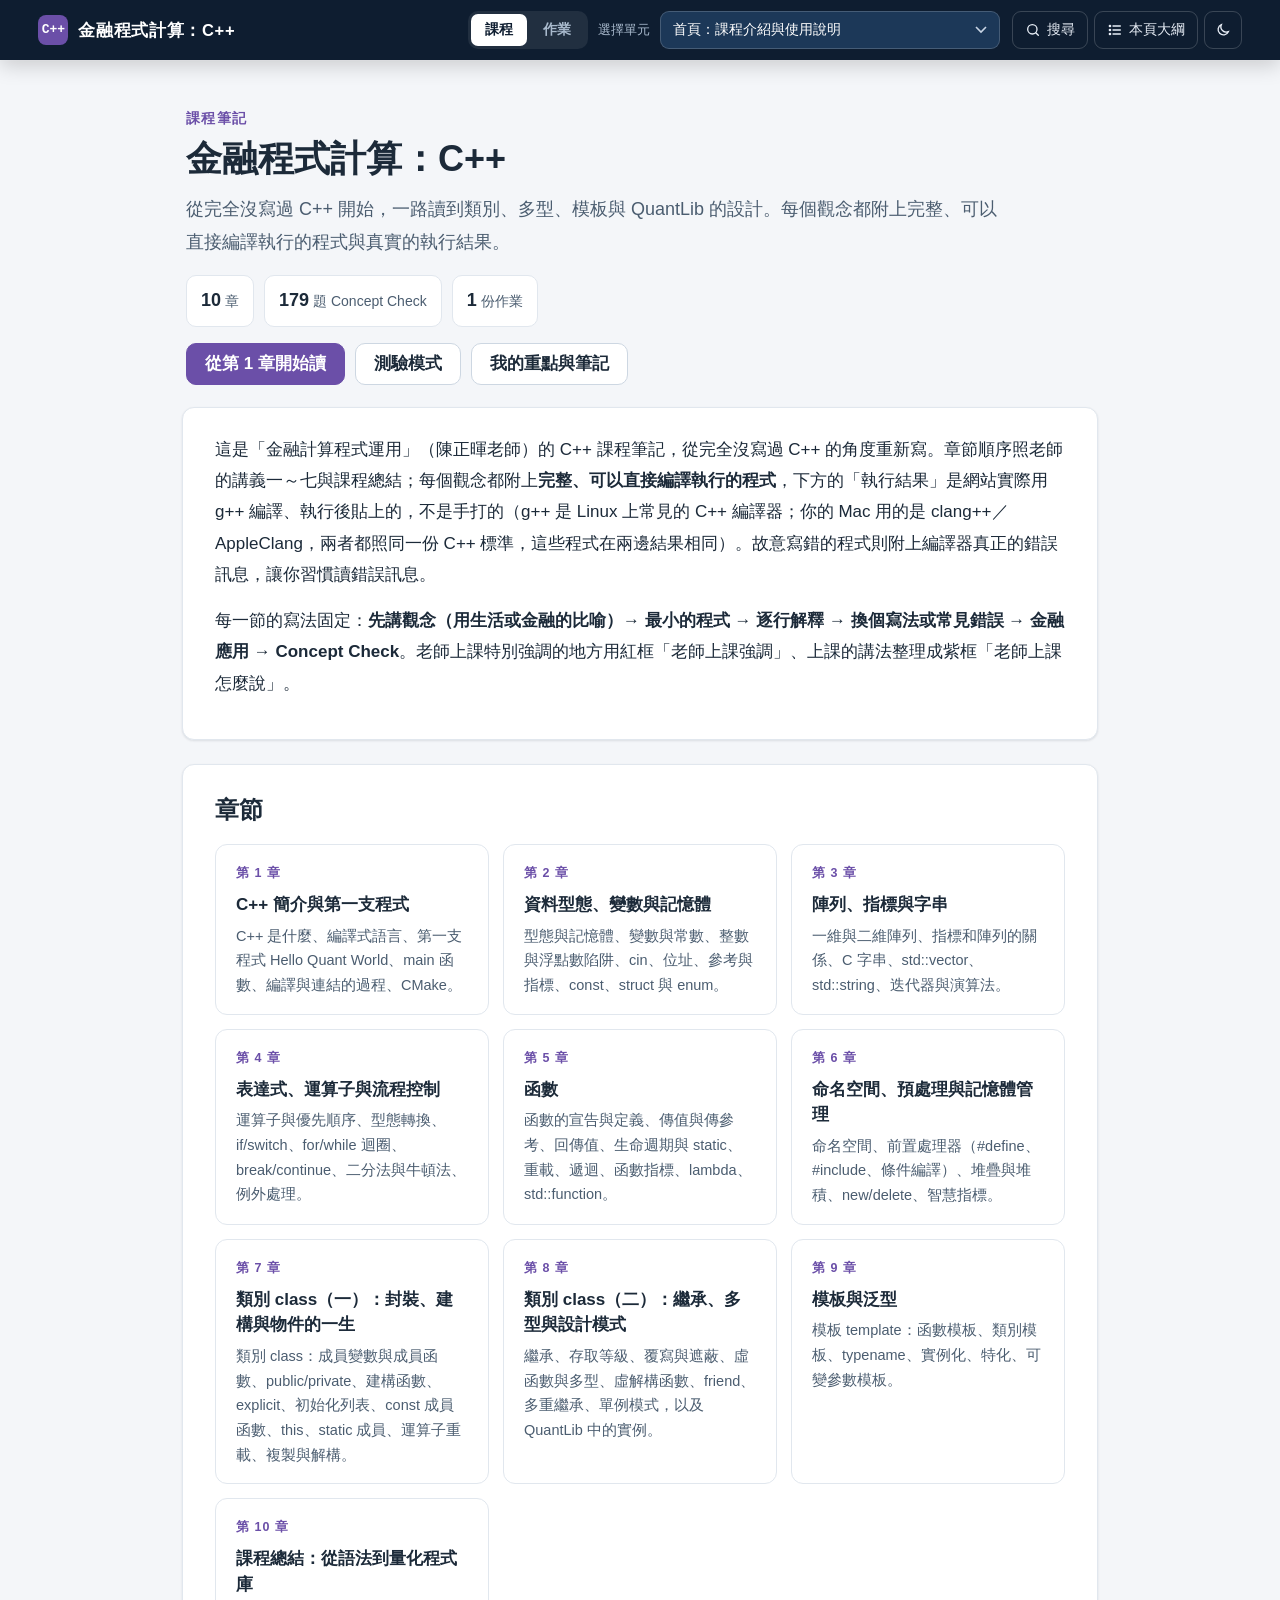
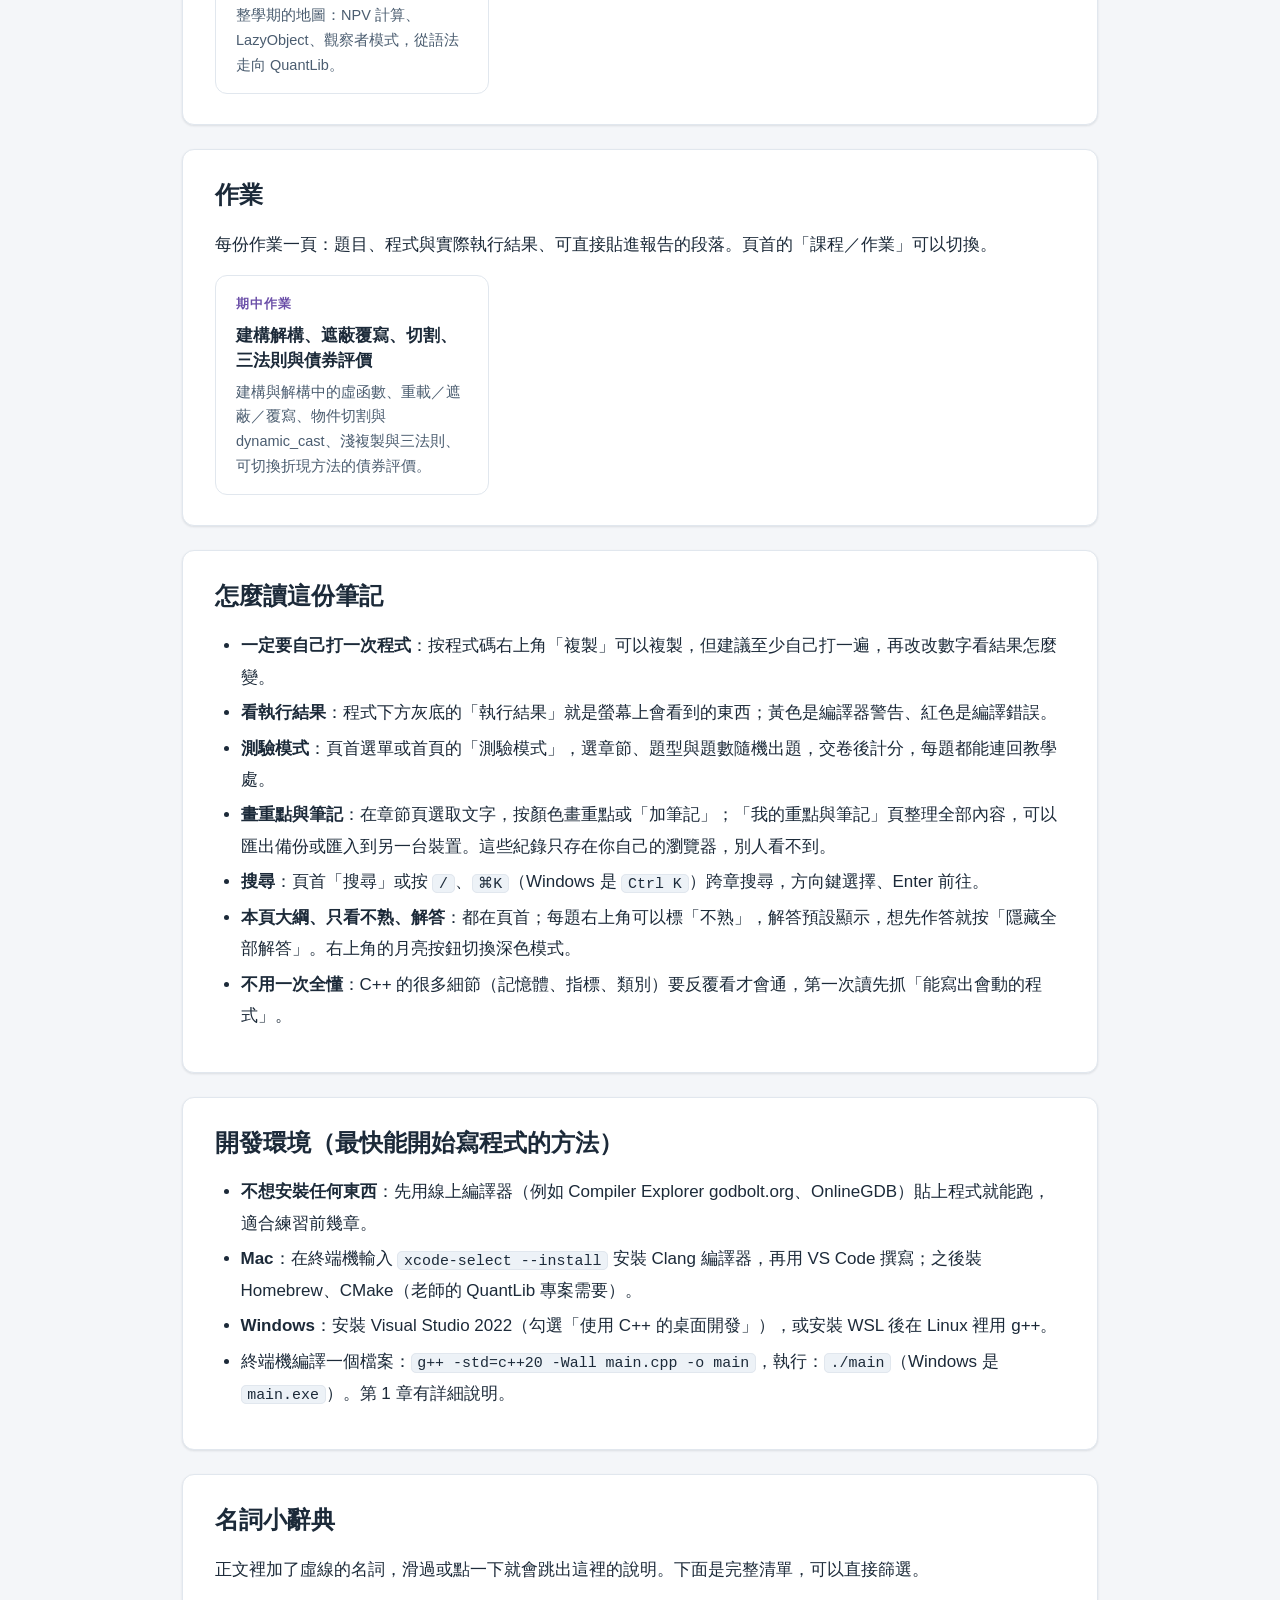
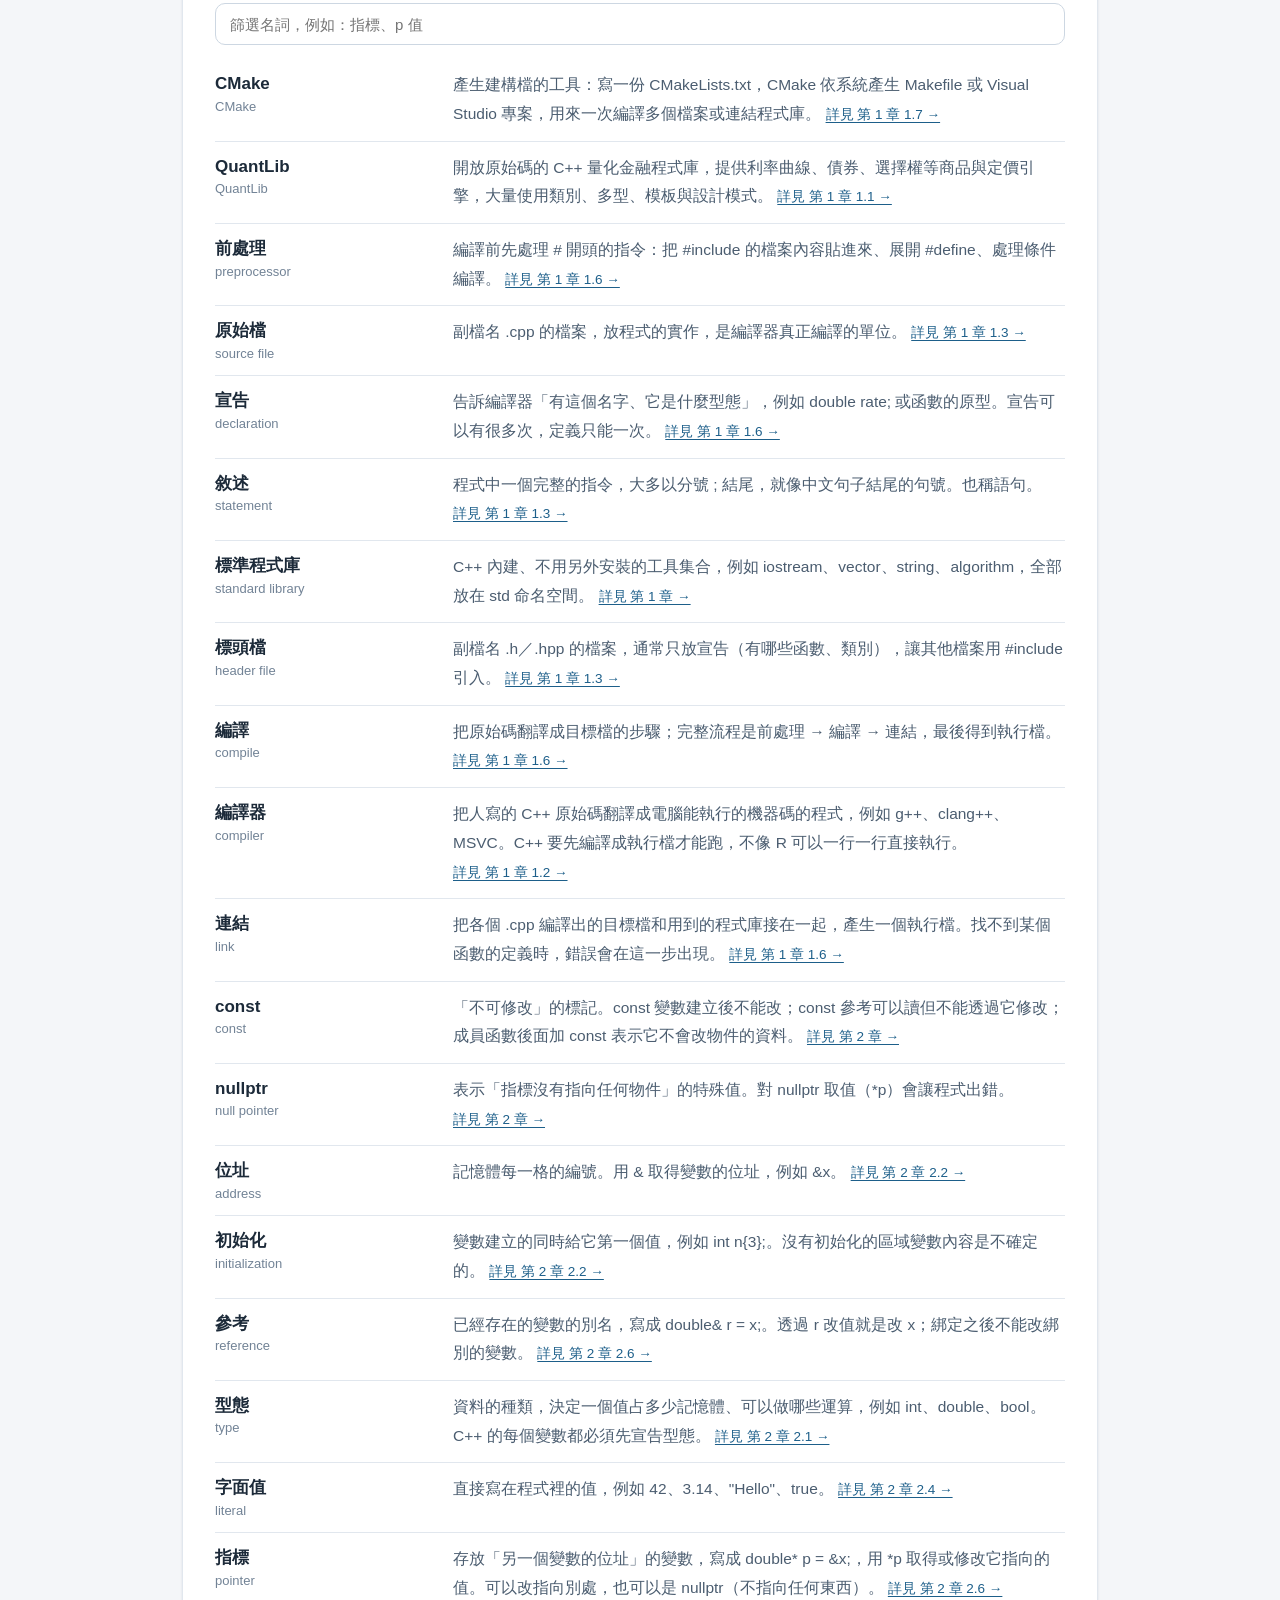
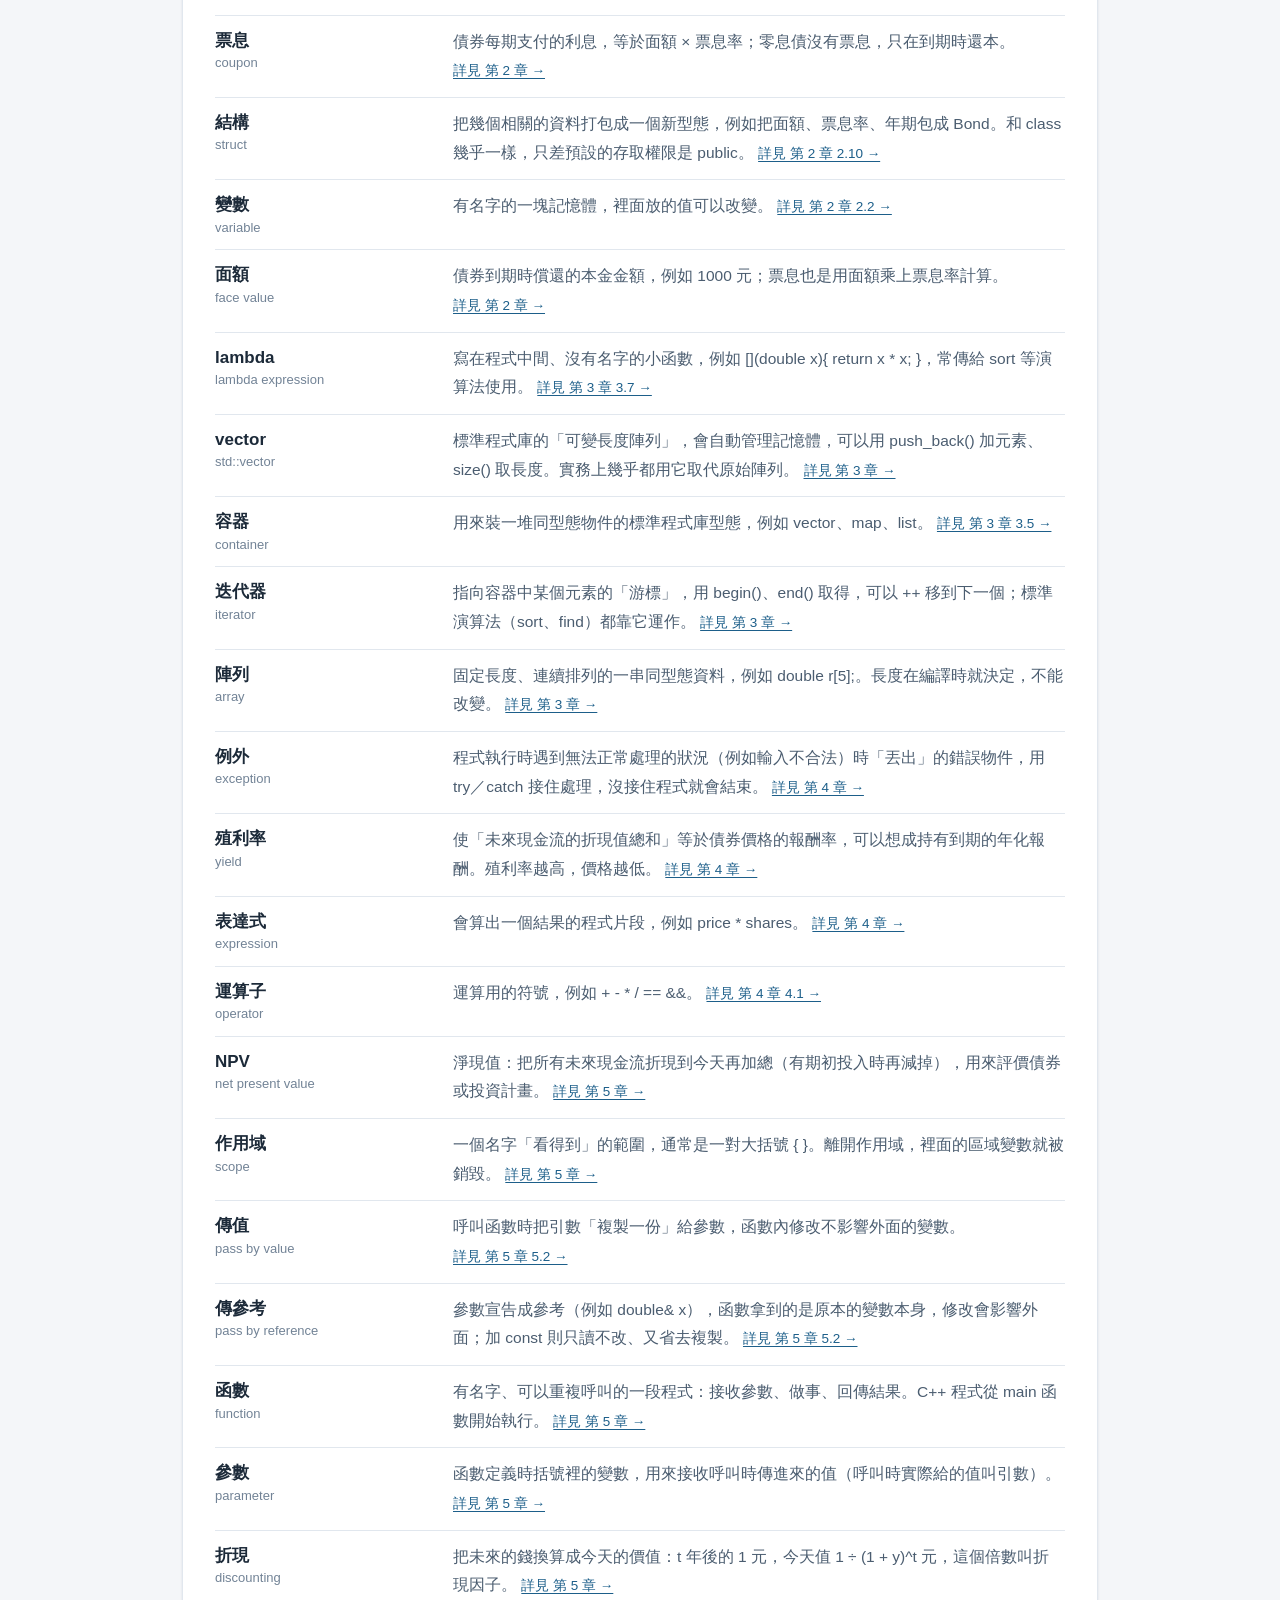
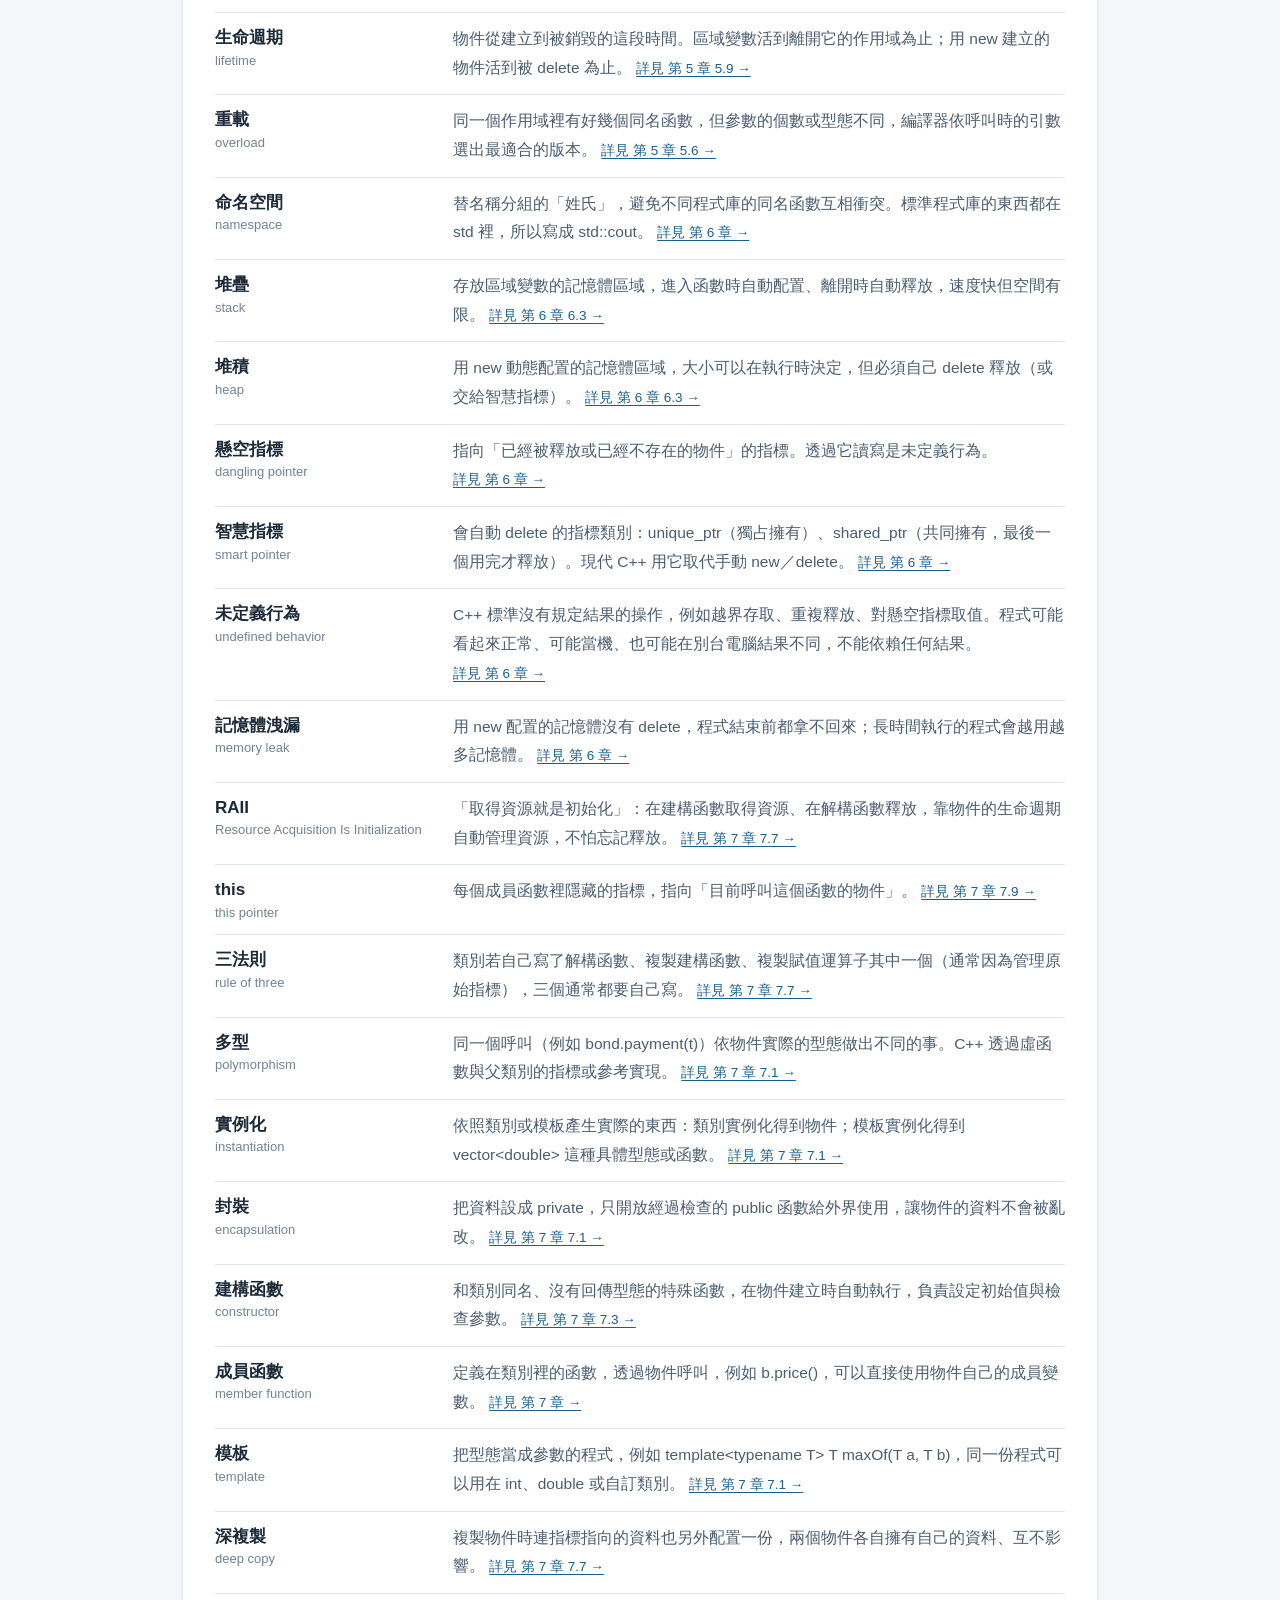
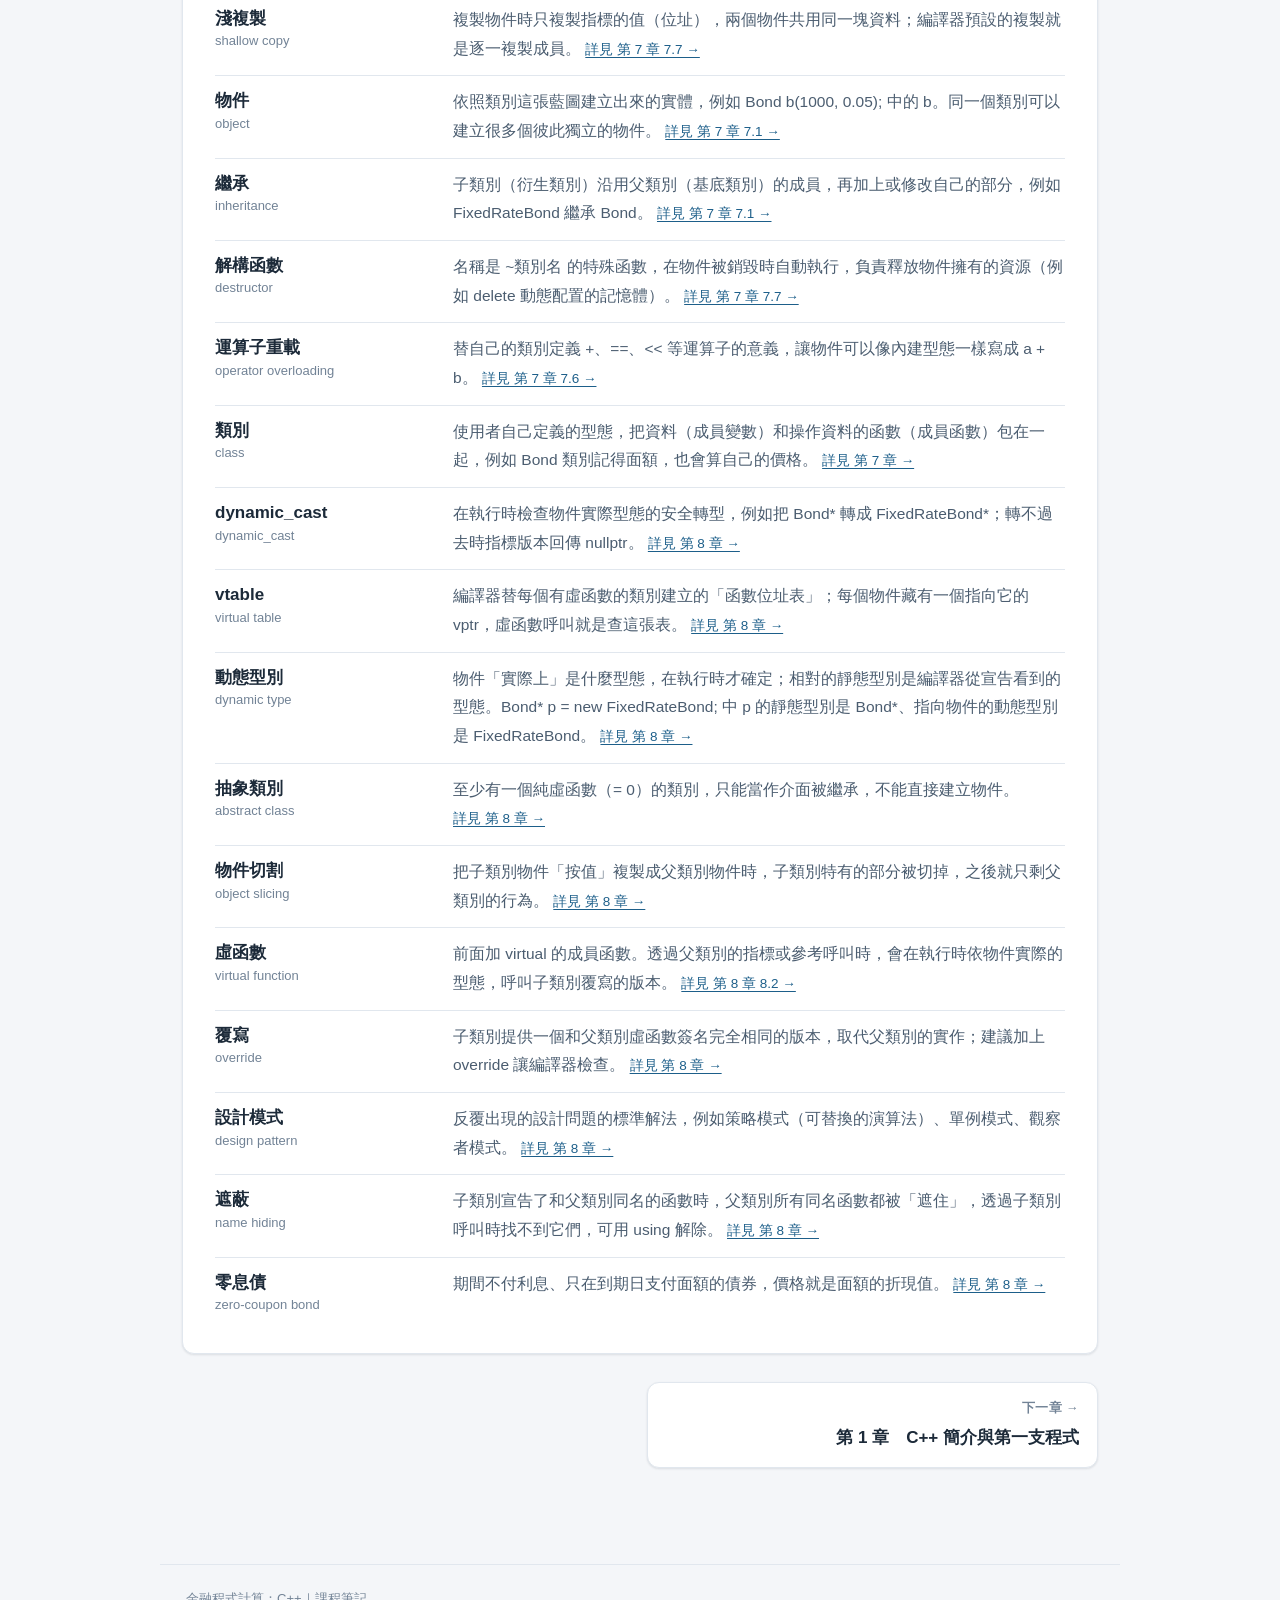
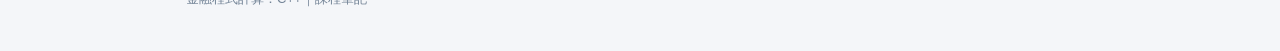
==== commit 7a101eca: "v11" ====
--- a/index.html
+++ b/index.html
@@ -4,14 +4,14 @@
 <meta name="color-scheme" content="light dark">
 <script>try{var t=localStorage.getItem('notes:theme')||(window.matchMedia&&matchMedia('(prefers-color-scheme: dark)').matches?'dark':'light');document.documentElement.setAttribute('data-theme',t)}catch(e){}</script>
 <link rel="stylesheet" href="assets/katex/katex.min.css">
-<link rel="stylesheet" href="assets/style.css?v=2772ac91">
+<link rel="stylesheet" href="assets/style.css?v=f238fc88">
 
 </head><body data-page="index" data-mode="course" data-course="cf" data-key="cf">
 <a class="skip" href="#main">跳到主要內容</a>
 <header class="topbar"><a class="brand" href="index.html" aria-label="金融程式計算：C++｜課程筆記首頁"><span class="logo" aria-hidden="true">C++</span><span>金融程式計算：C++</span><span class="sub">｜課程筆記</span></a>
-<div class="pickers"><nav class="mode" aria-label="切換課程或作業"><a href="ch01.html" data-mode="course" class=on>課程</a><a href="hw01.html" data-mode="hw">作業</a></nav><label for="unitSelect">選擇單元</label><select id="unitSelect" aria-label="選擇單元"><option value="index.html" selected>首頁：課程介紹與使用說明</option><option value="ch01.html">第 1 章　C++ 簡介與第一支程式</option><option value="ch02.html">第 2 章　資料型態、變數與記憶體</option><option value="ch03.html">第 3 章　陣列、指標與字串</option><option value="ch04.html">第 4 章　表達式、運算子與流程控制</option><option value="ch05.html">第 5 章　函數</option><option value="ch06.html">第 6 章　命名空間、預處理與記憶體管理</option><option value="ch07.html">第 7 章　類別 class（一）：封裝、建構與物件的一生</option><option value="ch08.html">第 8 章　類別 class（二）：繼承、多型與設計模式</option><option value="ch09.html">第 9 章　模板與泛型</option><option value="ch10.html">第 10 章　課程總結：從語法到量化程式庫</option></select></div></header>
+<div class="pickers"><nav class="mode" aria-label="切換課程或作業"><a href="ch01.html" data-mode="course" class=on>課程</a><a href="hw01.html" data-mode="hw">作業</a></nav><label for="unitSelect">選擇單元</label><select id="unitSelect" aria-label="選擇單元"><option value="index.html" selected>首頁：課程介紹與使用說明</option><option value="exam.html">工具：測驗模式</option><option value="notes.html">工具：我的重點與筆記</option><option value="ch01.html">第 1 章　C++ 簡介與第一支程式</option><option value="ch02.html">第 2 章　資料型態、變數與記憶體</option><option value="ch03.html">第 3 章　陣列、指標與字串</option><option value="ch04.html">第 4 章　表達式、運算子與流程控制</option><option value="ch05.html">第 5 章　函數</option><option value="ch06.html">第 6 章　命名空間、預處理與記憶體管理</option><option value="ch07.html">第 7 章　類別 class（一）：封裝、建構與物件的一生</option><option value="ch08.html">第 8 章　類別 class（二）：繼承、多型與設計模式</option><option value="ch09.html">第 9 章　模板與泛型</option><option value="ch10.html">第 10 章　課程總結：從語法到量化程式庫</option></select></div></header>
 <main class="wrap" id="main">
-<section class="hero"><p class="eyebrow">課程筆記</p><h1>金融程式計算：C++</h1><p class="lead">從完全沒寫過 C++ 開始，一路讀到類別、多型、模板與 QuantLib 的設計。每個觀念都附上完整、可以直接編譯執行的程式與真實的執行結果。</p><ul class="stats"><li><b>10</b>章</li><li><b>179</b>題 Concept Check</li><li><b>1</b>份作業</li></ul></section><div class="resume-slot"></div>
+<section class="hero"><p class="eyebrow">課程筆記</p><h1>金融程式計算：C++</h1><p class="lead">從完全沒寫過 C++ 開始，一路讀到類別、多型、模板與 QuantLib 的設計。每個觀念都附上完整、可以直接編譯執行的程式與真實的執行結果。</p><ul class="stats"><li><b>10</b>章</li><li><b>179</b>題 Concept Check</li><li><b>1</b>份作業</li></ul><div class="hero-actions"><a class="primary" href="ch01.html">從第 1 章開始讀</a><a href="exam.html">測驗模式</a><a href="notes.html">我的重點與筆記</a></div></section><div class="resume-slot"></div>
 <div class="ch-intro">
 <p>這是「金融計算程式運用」（陳正暉老師）的 C++ 課程筆記，從完全沒寫過 C++ 的角度重新寫。章節順序照老師的講義一～七與課程總結；每個觀念都附上<b>完整、可以直接編譯執行的程式</b>，下方的「執行結果」是網站實際用 g++ 編譯、執行後貼上的，不是手打的（g++ 是 Linux 上常見的 C++ 編譯器；你的 Mac 用的是 clang++／AppleClang，兩者都照同一份 C++ 標準，這些程式在兩邊結果相同）。故意寫錯的程式則附上編譯器真正的錯誤訊息，讓你習慣讀錯誤訊息。</p>
 <p>每一節的寫法固定：<b>先講觀念（用生活或金融的比喻）→ 最小的程式 → 逐行解釋 → 換個寫法或常見錯誤 → 金融應用 → Concept Check</b>。老師上課特別強調的地方用紅框「老師上課強調」、上課的講法整理成紫框「老師上課怎麼說」。</p>
@@ -23,6 +23,8 @@
 <ul>
 <li><b>一定要自己打一次程式</b>：按程式碼右上角「複製」可以複製，但建議至少自己打一遍，再改改數字看結果怎麼變。</li>
 <li><b>看執行結果</b>：程式下方灰底的「執行結果」就是螢幕上會看到的東西；黃色是編譯器警告、紅色是編譯錯誤。</li>
+<li><b>測驗模式</b>：頁首選單或首頁的「測驗模式」，選章節、題型與題數隨機出題，交卷後計分，每題都能連回教學處。</li>
+<li><b>畫重點與筆記</b>：在章節頁選取文字，按顏色畫重點或「加筆記」；「我的重點與筆記」頁整理全部內容，可以匯出備份或匯入到另一台裝置。這些紀錄只存在你自己的瀏覽器，別人看不到。</li>
 <li><b>搜尋</b>：頁首「搜尋」或按 <code>/</code>、<code>⌘K</code>（Windows 是 <code>Ctrl K</code>）跨章搜尋，方向鍵選擇、Enter 前往。</li>
 <li><b>本頁大綱、只看不熟、解答</b>：都在頁首；每題右上角可以標「不熟」，解答預設顯示，想先作答就按「隱藏全部解答」。右上角的月亮按鈕切換深色模式。</li>
 <li><b>不用一次全懂</b>：C++ 的很多細節（記憶體、指標、類別）要反覆看才會通，第一次讀先抓「能寫出會動的程式」。</li>
@@ -41,5 +43,5 @@
 <script src="assets/katex/katex.min.js"></script><script src="assets/katex/auto-render.min.js"></script>
 <script src="assets/search.js?v=e155388e"></script>
 <script src="assets/glossary.js?v=943f81c7"></script>
-<script src="assets/site.js?v=f42ce8f5"></script>
+<script src="assets/site.js?v=ddb9f3f8"></script>
 </body></html>
--- a/assets/style.css
+++ b/assets/style.css
@@ -371,3 +371,94 @@
 .gl-filter{width:100%;height:42px;margin:4px 0 6px;padding:0 14px;font:inherit;font-size:15px;border:1px solid var(--line-2);border-radius:10px;background:var(--surface);color:var(--text)}
 @media(max-width:760px){.gl-row{grid-template-columns:1fr}}
 @media print{.gl{text-decoration:none}.gl-pop{display:none!important}}
+
+/* ---------- 14. 畫重點與筆記 ---------- */
+mark.hl{color:inherit;padding:1px 0;border-radius:3px;cursor:pointer;box-decoration-break:clone;-webkit-box-decoration-break:clone}
+mark.hl-y{background:#ffe9a3}mark.hl-g{background:#c9f0d4}mark.hl-p{background:#ffd3e2}
+:root[data-theme="dark"] mark.hl-y{background:#6b5a1c}:root[data-theme="dark"] mark.hl-g{background:#1f5a35}:root[data-theme="dark"] mark.hl-p{background:#6a2440}
+mark.hl.has-note{border-bottom:2px solid var(--warn)}
+mark.hl.hl-flash{animation:hlflash 1.6s ease 2}
+@keyframes hlflash{50%{box-shadow:0 0 0 4px #ffe27a}}
+.hl-bar,.hl-pop{position:absolute;z-index:72;background:var(--head);color:#fff;border-radius:12px;box-shadow:var(--shadow-2)}
+.hl-bar{display:flex;align-items:center;gap:2px;padding:5px 6px}
+.hl-bar[hidden],.hl-pop[hidden]{display:none}
+.hl-bar button,.hl-pop-row button{height:32px;min-width:32px;display:grid;place-items:center;padding:0 10px;border:0;border-radius:8px;background:transparent;color:#fff;font:600 13.5px var(--font);cursor:pointer}
+.hl-bar button:hover,.hl-pop-row button:hover{background:#ffffff1f}
+.hl-bar .sep,.hl-pop-row .sep{width:1px;height:20px;background:#ffffff33;margin:0 4px}
+.dot{display:block;width:16px;height:16px;border-radius:50%;border:2px solid #fff}
+.dot.y{background:#ffd84d}.dot.g{background:#5fd18a}.dot.p{background:#ff8fb3}
+.hl-pop{width:min(340px,calc(100vw - 16px));padding:10px;background:var(--surface);color:var(--text);border:1px solid var(--line-2)}
+.hl-pop textarea{width:100%;font:inherit;font-size:14.5px;padding:8px 10px;border:1px solid var(--line-2);border-radius:8px;background:var(--surface-2);color:var(--text);resize:vertical}
+.hl-pop-row{display:flex;align-items:center;gap:2px;margin:6px 0}
+.hl-pop-row button{color:var(--text)}
+.hl-pop-row button:hover{background:var(--surface-2)}
+.hl-pop-row .dot{border-color:var(--line-2)}
+.hl-pop-row .sep{background:var(--line)}
+.hl-pop-row .del{margin-left:auto;color:var(--bad)}
+.hl-pop-row .ok{background:var(--accent);color:#fff}
+.hl-pop-row .ok:hover{background:var(--accent)}
+.hl-pop a{font-size:13px}
+
+/* ---------- 15. 學習工具頁 ---------- */
+.ex-row{display:grid;grid-template-columns:64px 1fr;gap:6px 14px;padding:12px 0;border-top:1px solid var(--line)}
+.ex-row:first-of-type{border-top:0}
+.ex-label{font-weight:700;padding-top:6px}
+.ex-chips{display:flex;flex-wrap:wrap;gap:8px}
+.ex-mini{grid-column:2;display:flex;gap:8px}
+.ex-mini button,.nt-tools button,.nt-import,.ex-verdict button,.ex-links button,.nt-meta button,.ex-quit{height:32px;padding:0 12px;border:1px solid var(--line-2);border-radius:8px;background:var(--surface);color:var(--text-2);font:13.5px var(--font);cursor:pointer;display:inline-flex;align-items:center}
+.chip{display:inline-flex;cursor:pointer}
+.chip input{position:absolute;opacity:0;pointer-events:none}
+.chip span{display:inline-flex;align-items:center;gap:6px;min-height:36px;padding:4px 14px;border:1px solid var(--line-2);border-radius:999px;background:var(--surface);font-size:14.5px;line-height:1.4}
+.chip small{color:var(--text-3);font-size:12px}
+.chip input:checked+span{background:var(--accent-soft);border-color:var(--accent);color:var(--accent);font-weight:700}
+.chip input:focus-visible+span{outline:2px solid var(--accent);outline-offset:2px}
+.ex-avail{color:var(--text-3);font-size:14px;margin:10px 0}
+.ex-start{height:44px;padding:0 26px;border:0;border-radius:10px;background:var(--accent);color:#fff;font:700 15.5px var(--font);cursor:pointer}
+.ex-start:disabled{opacity:.45;cursor:not-allowed}
+.ex-bar{position:sticky;top:calc(var(--header-h) + 8px);z-index:30;display:flex;justify-content:space-between;align-items:center;margin:0 0 14px;padding:10px 16px;background:var(--surface);border:1px solid var(--line);border-radius:10px;box-shadow:var(--shadow-1);font-weight:700}
+.ex-opts li{padding:0}
+.ex-opts label{display:flex;gap:10px;width:100%;padding:8px 12px;cursor:pointer;border-radius:9px}
+.ex-opts label:hover{background:var(--surface-2)}
+.ex-opts input{margin-top:.55em}
+.ex-opts li.is-key{border-color:var(--ok);background:var(--ok-soft)}
+.ex-opts li.is-wrong{border-color:var(--bad);background:var(--bad-soft)}
+.ex-ans{width:100%;font:15px var(--mono);padding:10px 12px;border:1px solid var(--line-2);border-radius:9px;background:var(--surface-2);color:var(--text);resize:vertical;margin:6px 0 4px}
+.ex-q.ex-ok{border-left:4px solid var(--ok)}.ex-q.ex-bad{border-left:4px solid var(--bad)}
+.ex-verdict{font-weight:700;display:flex;flex-wrap:wrap;gap:8px;align-items:center}
+.ex-q.ex-ok .ex-verdict{color:var(--ok)}.ex-q.ex-bad .ex-verdict{color:var(--bad)}
+.ex-verdict button.on{background:var(--accent);border-color:var(--accent);color:#fff}
+.ex-links{display:flex;flex-wrap:wrap;gap:8px 16px;align-items:center;margin-top:10px;font-size:14px}
+.ex-links button[aria-pressed="true"]{background:var(--warn);border-color:var(--warn);color:#fff}
+.ex-submit-row{text-align:center;margin:20px 0}
+.ex-score .ex-big{font-size:44px;font-weight:800;line-height:1.2;margin:0 0 8px;color:var(--accent)}
+.ex-score .ex-big small{font-size:20px;color:var(--text-3)}
+.ex-hist{font-size:14.5px}
+.nt-tools{display:flex;flex-wrap:wrap;gap:8px;align-items:center;margin:0 0 18px}
+.nt-tools .gl-filter{flex:1 1 240px;margin:0}
+.nt-group h2 small{margin-left:auto;font-size:13px;color:var(--text-3);font-weight:600}
+.nt-item{padding:12px 0;border-top:1px solid var(--line)}
+.nt-item:first-of-type{border-top:0}
+.nt-item blockquote{margin:0;line-height:1.9}
+.nt-note{margin:6px 0 0;padding:8px 12px;background:var(--surface-2);border-left:3px solid var(--warn);border-radius:0 8px 8px 0;white-space:pre-wrap}
+.nt-meta{display:flex;flex-wrap:wrap;gap:6px 14px;align-items:center;margin:8px 0 0;font-size:13.5px;color:var(--text-3)}
+.nt-meta button{height:28px}
+.nt-save{height:32px;padding:0 14px;border:0;border-radius:8px;background:var(--accent);color:#fff;font:600 13.5px var(--font);cursor:pointer}
+.hero-actions{display:flex;flex-wrap:wrap;gap:10px;margin:16px 0 0}
+.hero-actions a{display:inline-flex;align-items:center;height:42px;padding:0 18px;border-radius:10px;font-weight:700;text-decoration:none;border:1px solid var(--line-2);background:var(--surface);color:var(--text)}
+.hero-actions a.primary{background:var(--accent);border-color:var(--accent);color:#fff}
+@media(max-width:760px){.ex-row{grid-template-columns:1fr}.ex-mini{grid-column:1}}
+@media print{.hl-bar,.hl-pop,.ex-bar,.nt-tools{display:none!important}}
+
+/* ---------- 16. 在網頁上執行 R ---------- */
+.code .run{position:absolute;right:62px;top:8px;height:28px;padding:0 12px;border:0;border-radius:7px;background:var(--ok);color:#fff;font:700 12.5px var(--font);cursor:pointer}
+.code .run:disabled{opacity:.6;cursor:wait}
+.code .run-reset{position:absolute;right:130px;top:8px;height:28px;padding:0 10px;border:1px solid var(--line-2);border-radius:7px;background:var(--surface);color:var(--text-2);font:12.5px var(--font);cursor:pointer}
+.webr-edit{display:block;width:100%;margin:0;padding:44px 18px 14px;border:0;border-radius:10px;background:var(--code-bg);color:var(--text);font:14.5px/1.65 var(--mono);resize:vertical;outline:none;tab-size:2}
+.webr-edit:focus{box-shadow:inset 0 0 0 2px var(--ok)}
+.webr-status{margin:6px 2px 4px;font-size:13px;color:var(--text-3)}
+.webr-status:empty{display:none}
+.webr-box .out{border-top:1px solid var(--code-line);border-radius:10px;margin:0 0 12px;background:var(--ok-soft)}
+.webr-box .out.err{background:var(--bad-soft)}
+.webr-plot{display:block;max-width:min(100%,640px);height:auto;margin:0 0 12px;border:1px solid var(--code-line);border-radius:10px;background:#fff}
+.webr-note{font-size:13.5px;color:var(--text-3)}
+@media print{.code .run,.code .run-reset,.webr-status{display:none!important}}
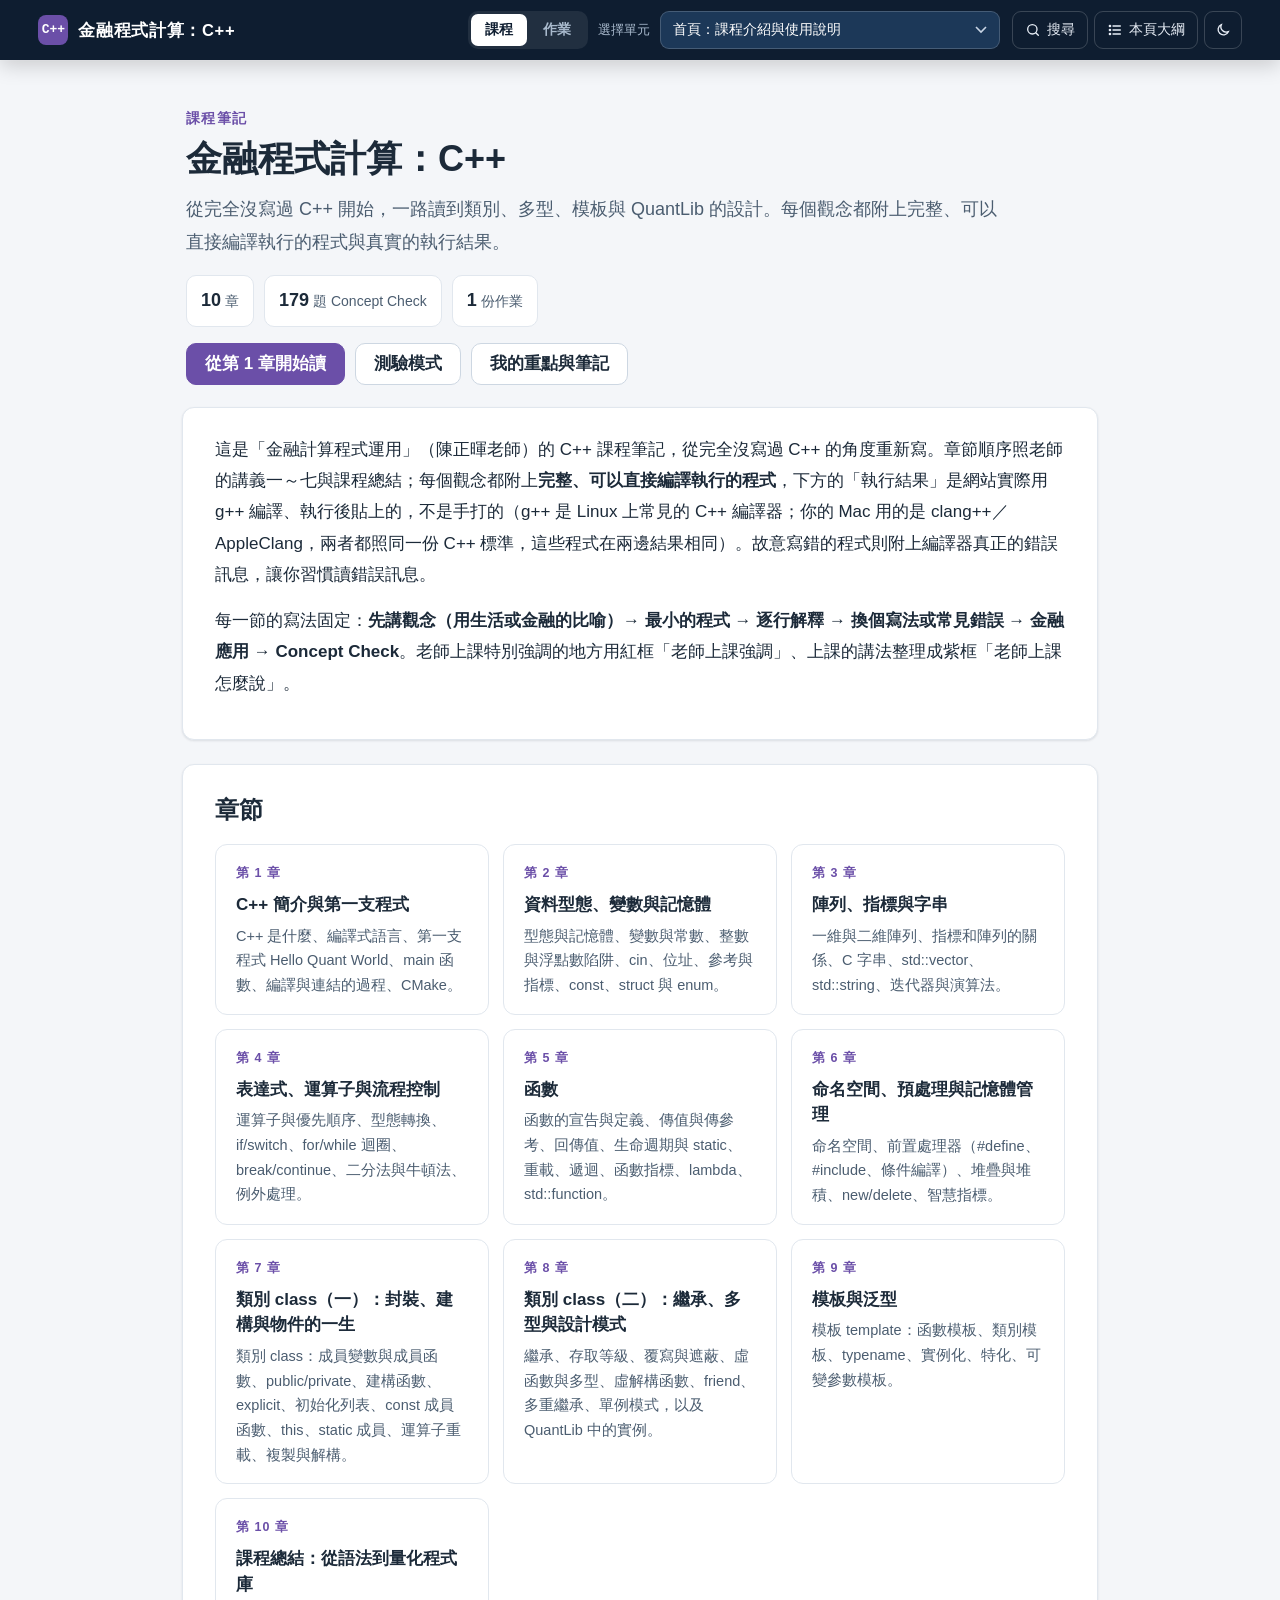
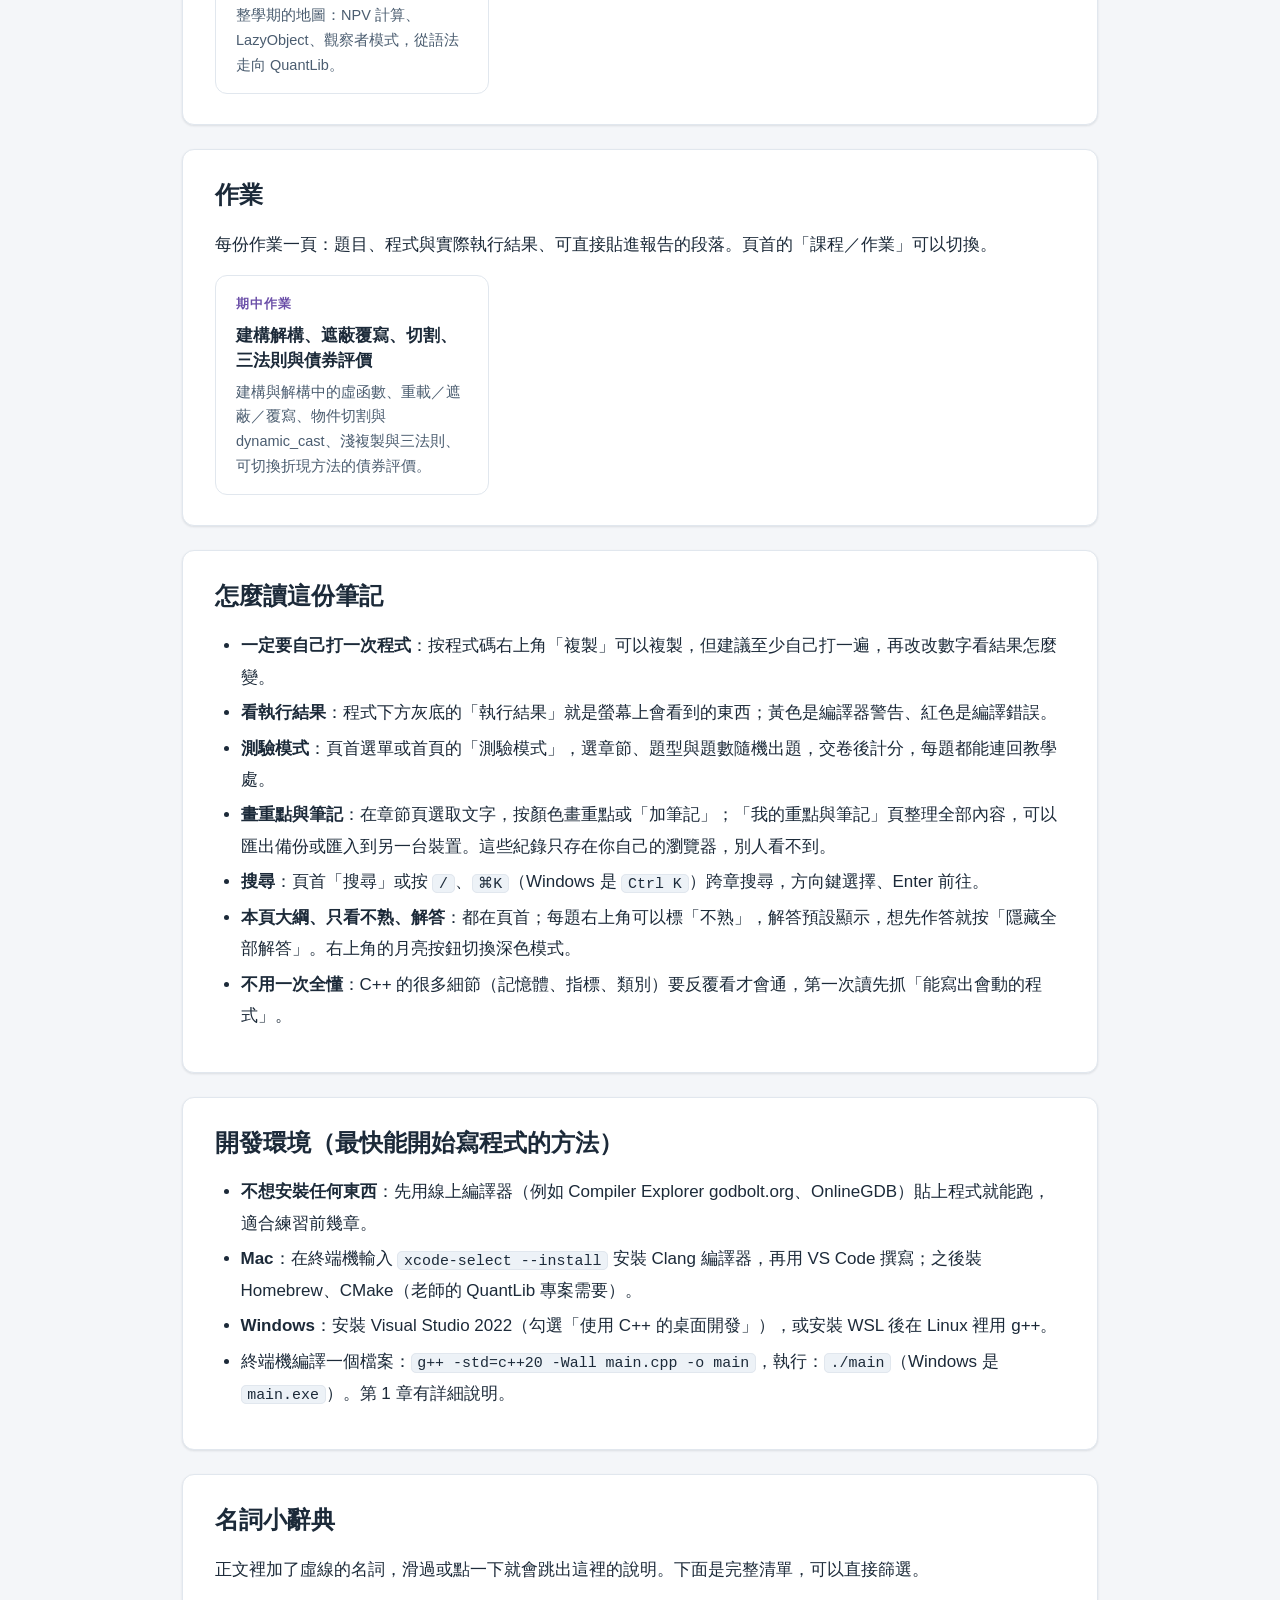
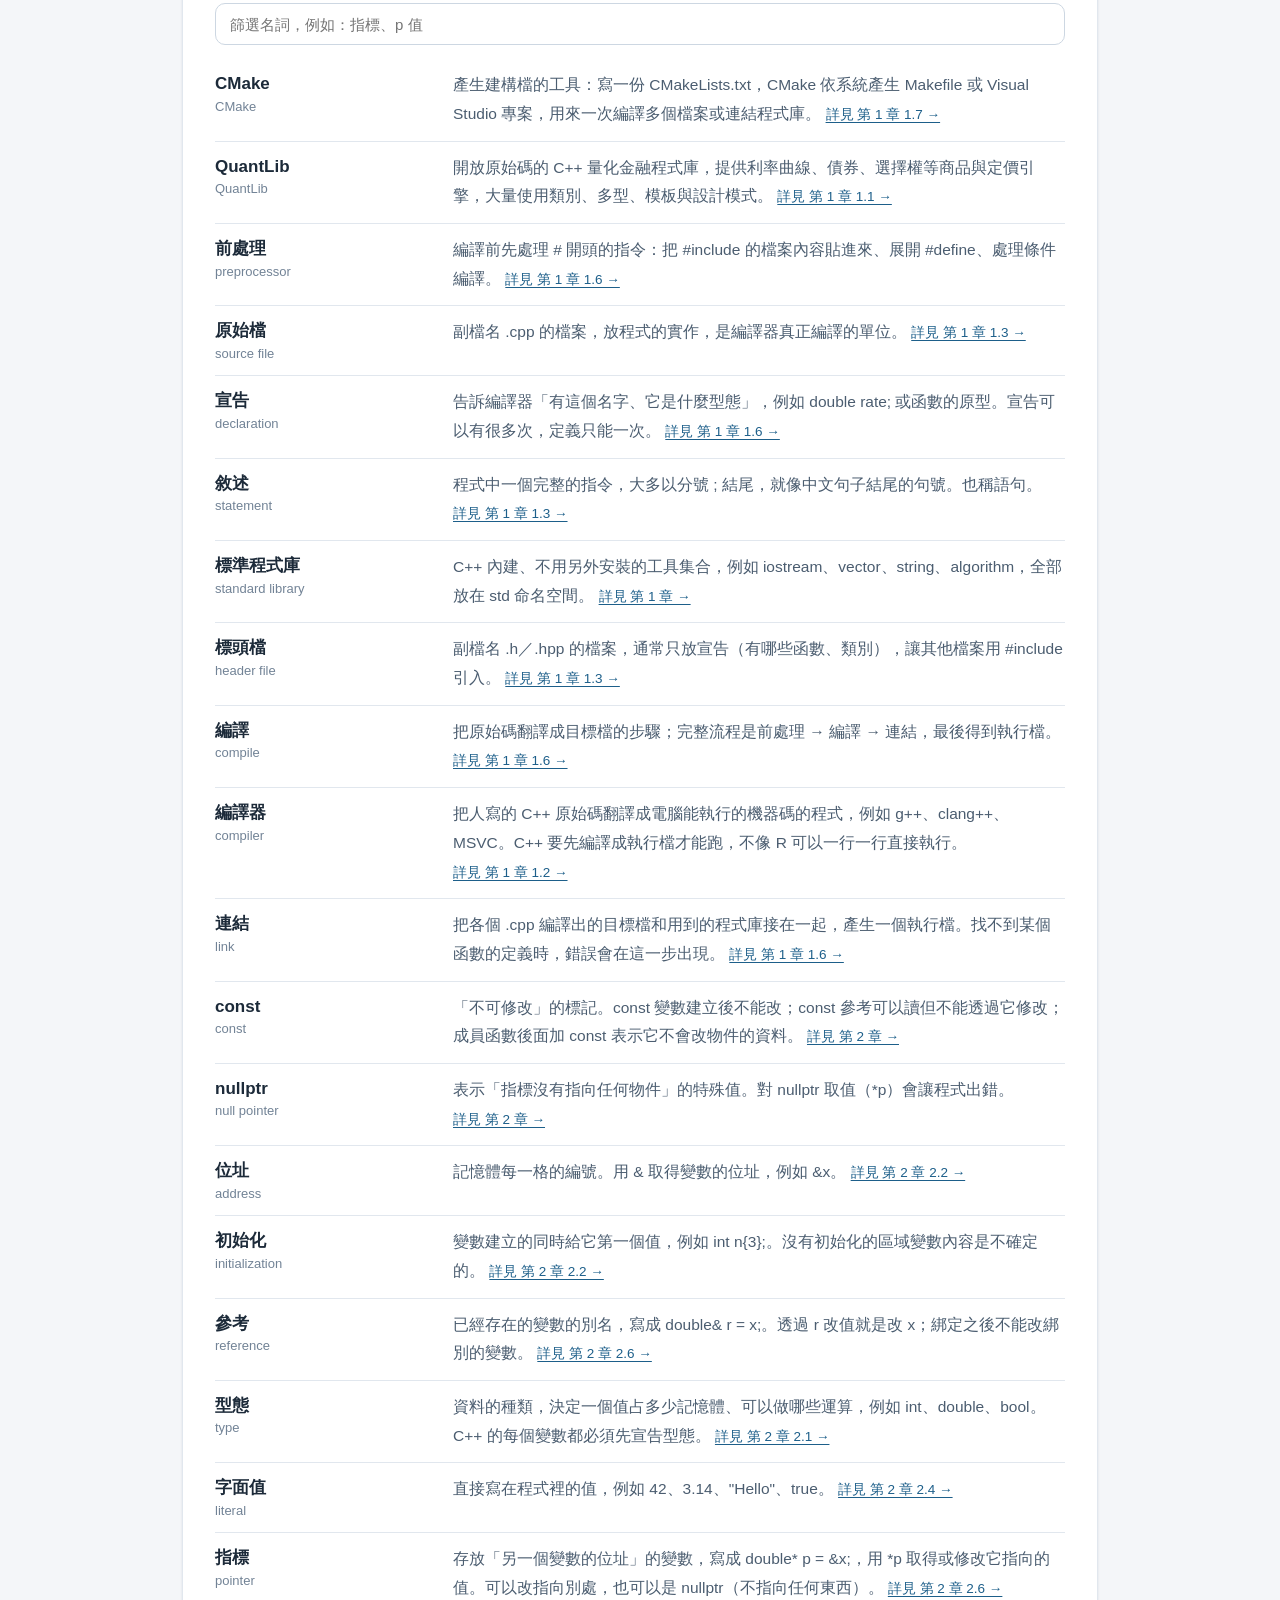
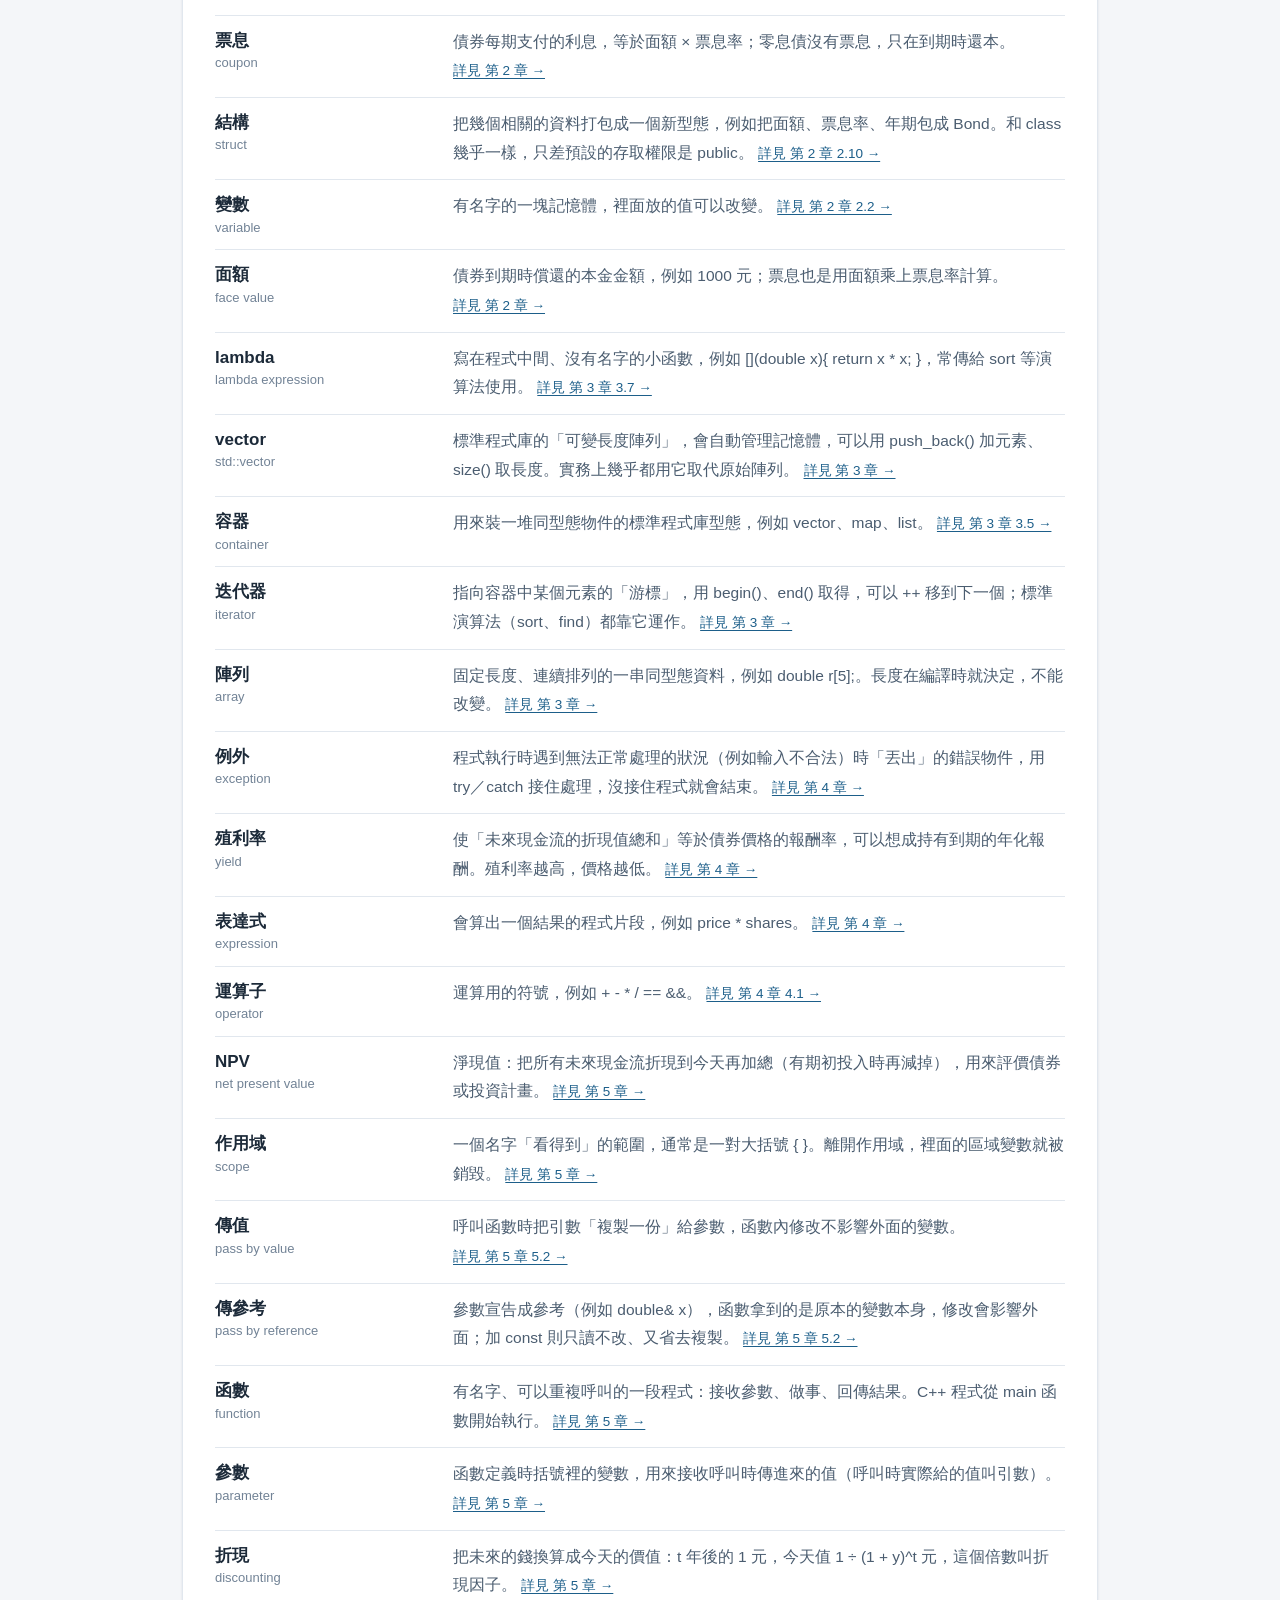
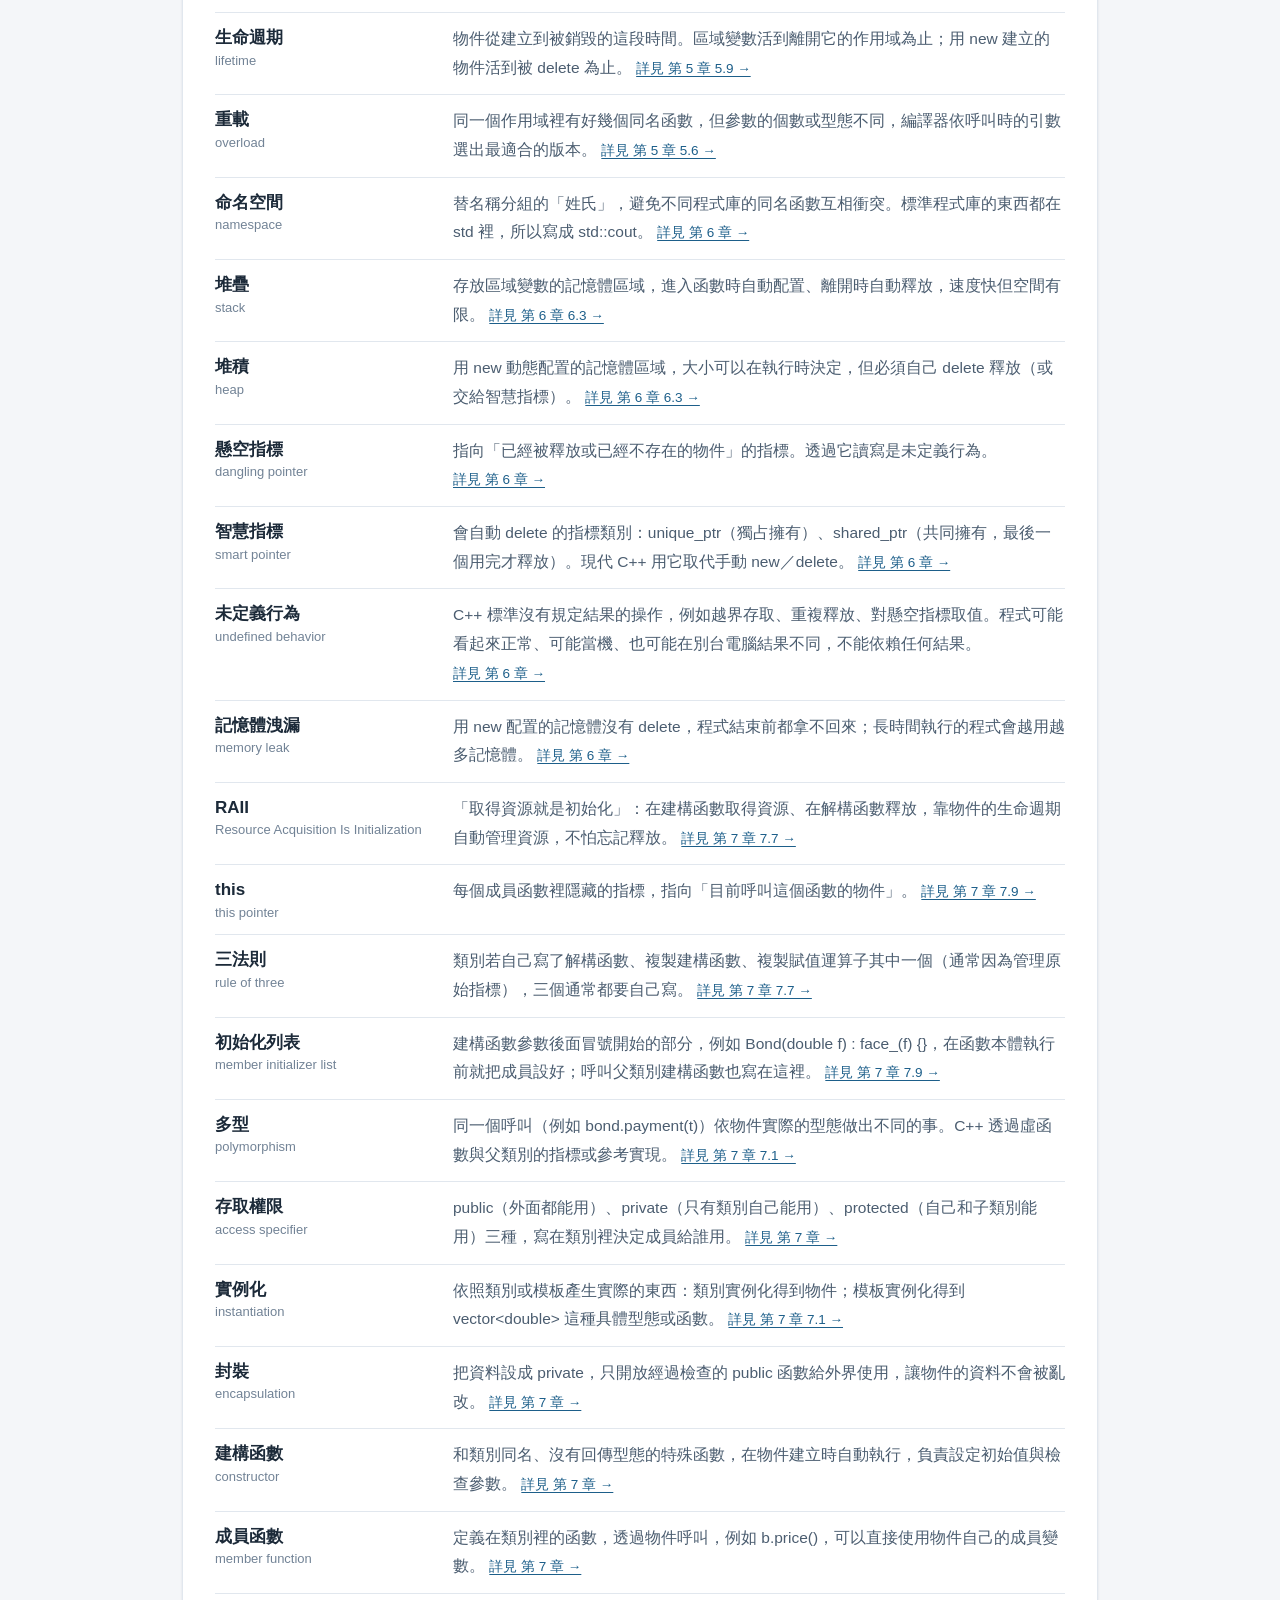
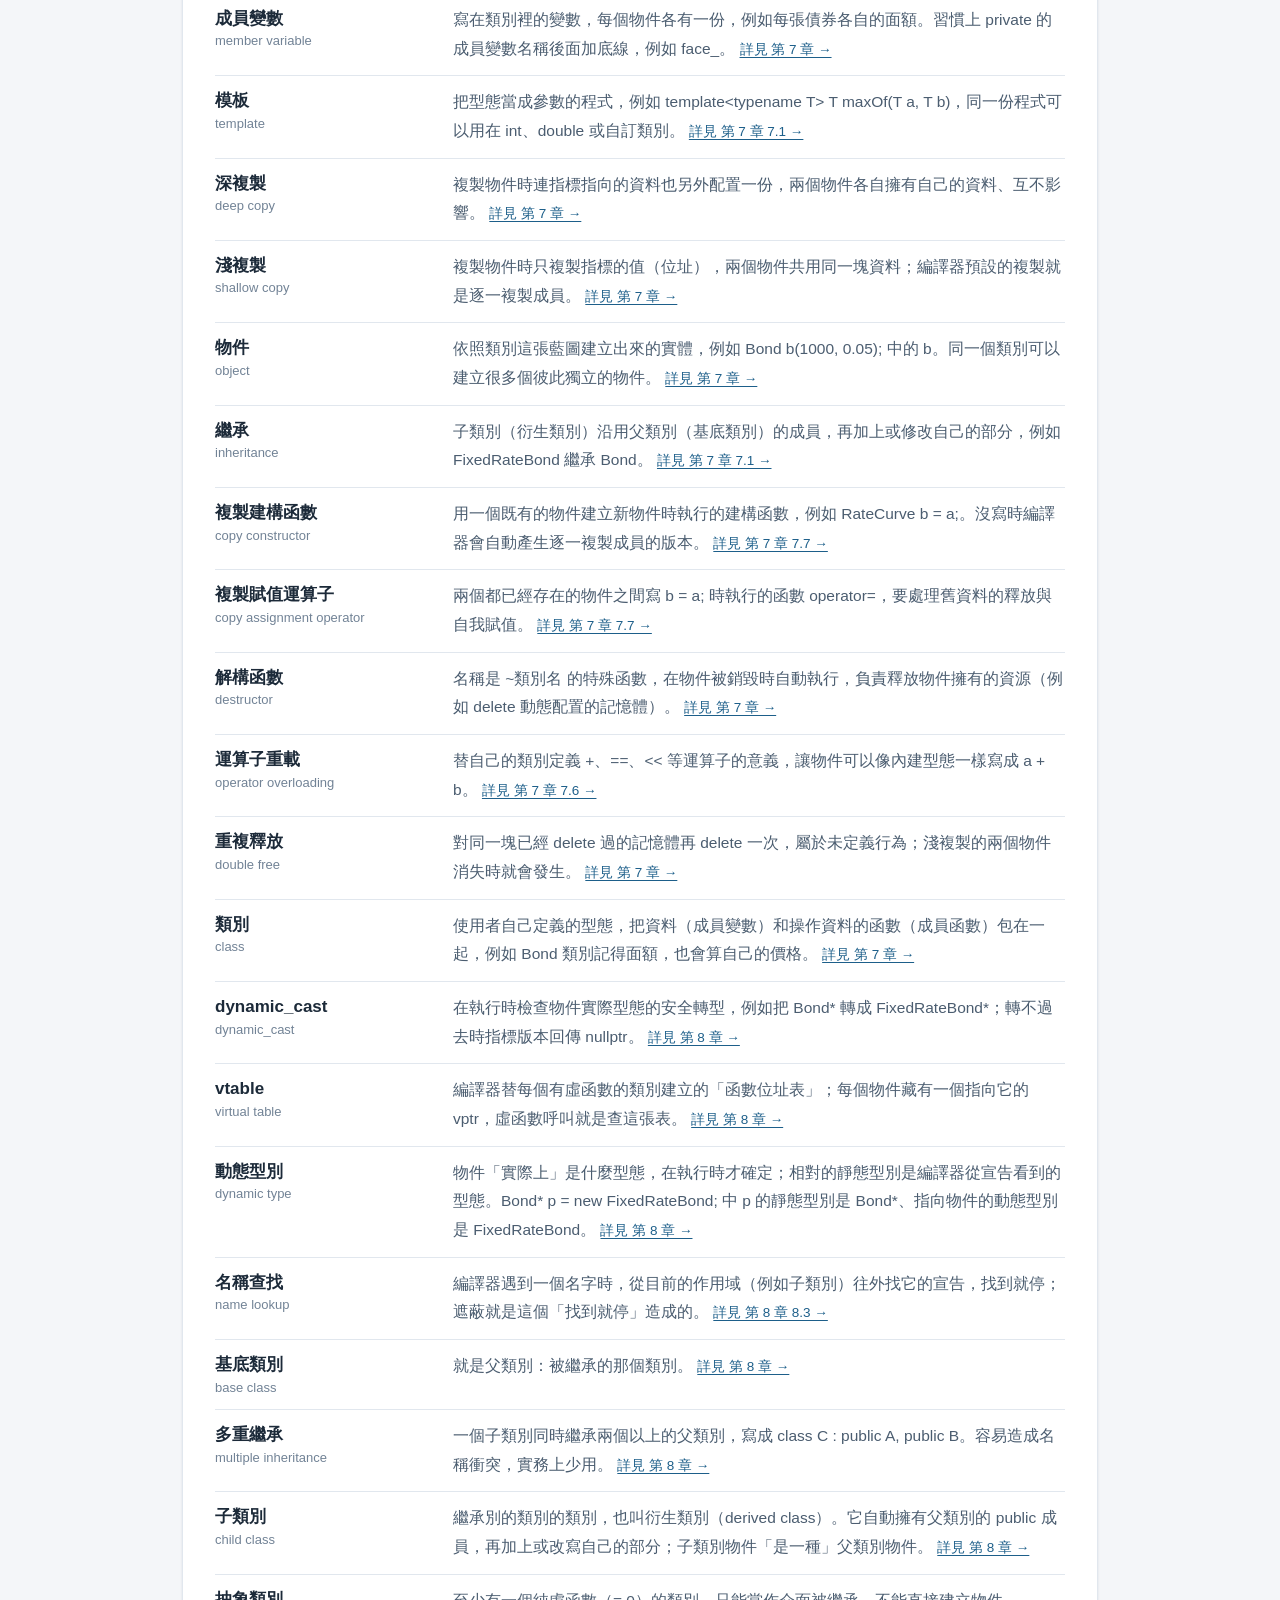
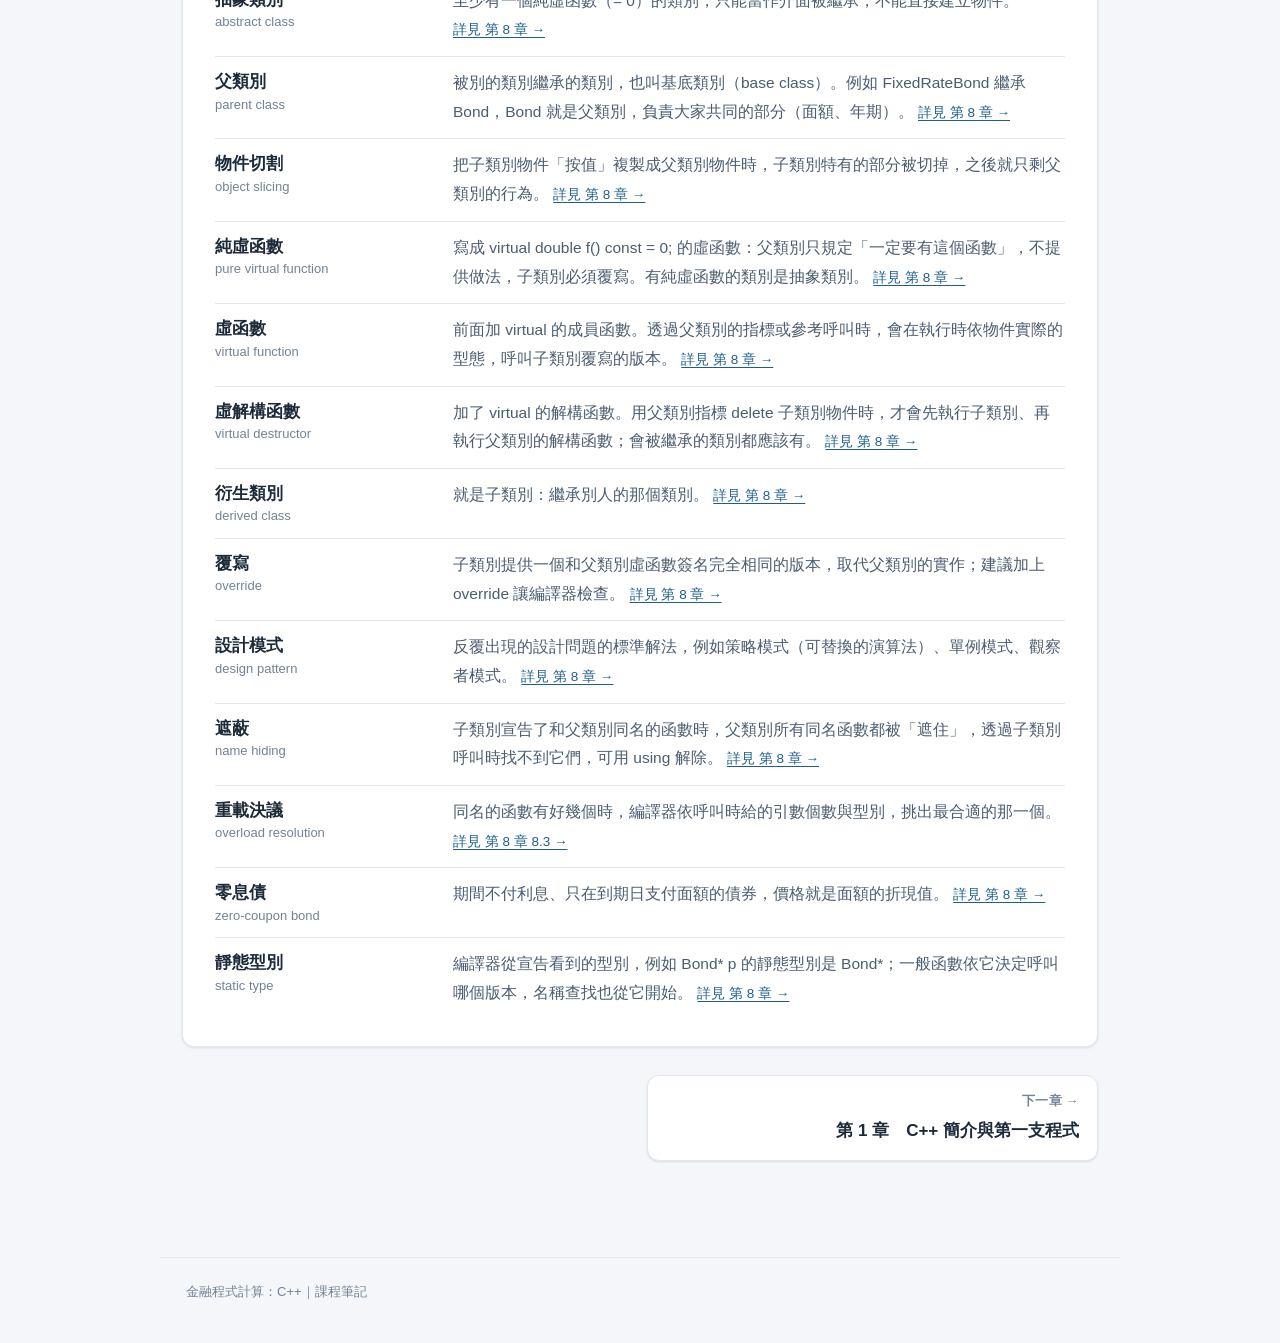
==== commit 56e14d37: "v9" ====
--- a/index.html
+++ b/index.html
@@ -4,7 +4,7 @@
 <meta name="color-scheme" content="light dark">
 <script>try{var t=localStorage.getItem('notes:theme')||(window.matchMedia&&matchMedia('(prefers-color-scheme: dark)').matches?'dark':'light');document.documentElement.setAttribute('data-theme',t)}catch(e){}</script>
 <link rel="stylesheet" href="assets/katex/katex.min.css">
-<link rel="stylesheet" href="assets/style.css?v=f238fc88">
+<link rel="stylesheet" href="assets/style.css?v=6e5fdb29">
 
 </head><body data-page="index" data-mode="course" data-course="cf" data-key="cf">
 <a class="skip" href="#main">跳到主要內容</a>
@@ -37,11 +37,11 @@
 <li><b>Windows</b>：安裝 Visual Studio 2022（勾選「使用 C++ 的桌面開發」），或安裝 WSL 後在 Linux 裡用 g++。</li>
 <li>終端機編譯一個檔案：<code>g++ -std=c++20 -Wall main.cpp -o main</code>，執行：<code>./main</code>（Windows 是 <code>main.exe</code>）。第 1 章有詳細說明。</li>
 </ul></section>
-<section class="sec" id="glossary"><h2>名詞小辭典</h2><p>正文裡加了虛線的名詞，滑過或點一下就會跳出這裡的說明。下面是完整清單，可以直接篩選。</p><input class="gl-filter" type="search" placeholder="篩選名詞，例如：指標、p 值" aria-label="篩選名詞"><dl class="glossary"><div class="gl-row" id="gl-CMake"><dt>CMake<small>CMake</small></dt><dd>產生建構檔的工具：寫一份 CMakeLists.txt，CMake 依系統產生 Makefile 或 Visual Studio 專案，用來一次編譯多個檔案或連結程式庫。 <a href="ch01.html#s1-7">詳見 第 1 章 1.7 →</a></dd></div><div class="gl-row" id="gl-QuantLib"><dt>QuantLib<small>QuantLib</small></dt><dd>開放原始碼的 C++ 量化金融程式庫，提供利率曲線、債券、選擇權等商品與定價引擎，大量使用類別、多型、模板與設計模式。 <a href="ch01.html#s1-1">詳見 第 1 章 1.1 →</a></dd></div><div class="gl-row" id="gl-前處理"><dt>前處理<small>preprocessor</small></dt><dd>編譯前先處理 # 開頭的指令：把 #include 的檔案內容貼進來、展開 #define、處理條件編譯。 <a href="ch01.html#s1-6">詳見 第 1 章 1.6 →</a></dd></div><div class="gl-row" id="gl-原始檔"><dt>原始檔<small>source file</small></dt><dd>副檔名 .cpp 的檔案，放程式的實作，是編譯器真正編譯的單位。 <a href="ch01.html#s1-3">詳見 第 1 章 1.3 →</a></dd></div><div class="gl-row" id="gl-宣告"><dt>宣告<small>declaration</small></dt><dd>告訴編譯器「有這個名字、它是什麼型態」，例如 double rate; 或函數的原型。宣告可以有很多次，定義只能一次。 <a href="ch01.html#s1-6">詳見 第 1 章 1.6 →</a></dd></div><div class="gl-row" id="gl-敘述"><dt>敘述<small>statement</small></dt><dd>程式中一個完整的指令，大多以分號 ; 結尾，就像中文句子結尾的句號。也稱語句。 <a href="ch01.html#s1-3">詳見 第 1 章 1.3 →</a></dd></div><div class="gl-row" id="gl-標準程式庫"><dt>標準程式庫<small>standard library</small></dt><dd>C++ 內建、不用另外安裝的工具集合，例如 iostream、vector、string、algorithm，全部放在 std 命名空間。 <a href="ch01.html">詳見 第 1 章 →</a></dd></div><div class="gl-row" id="gl-標頭檔"><dt>標頭檔<small>header file</small></dt><dd>副檔名 .h／.hpp 的檔案，通常只放宣告（有哪些函數、類別），讓其他檔案用 #include 引入。 <a href="ch01.html#s1-3">詳見 第 1 章 1.3 →</a></dd></div><div class="gl-row" id="gl-編譯"><dt>編譯<small>compile</small></dt><dd>把原始碼翻譯成目標檔的步驟；完整流程是前處理 → 編譯 → 連結，最後得到執行檔。 <a href="ch01.html#s1-6">詳見 第 1 章 1.6 →</a></dd></div><div class="gl-row" id="gl-編譯器"><dt>編譯器<small>compiler</small></dt><dd>把人寫的 C++ 原始碼翻譯成電腦能執行的機器碼的程式，例如 g++、clang++、MSVC。C++ 要先編譯成執行檔才能跑，不像 R 可以一行一行直接執行。 <a href="ch01.html#s1-2">詳見 第 1 章 1.2 →</a></dd></div><div class="gl-row" id="gl-連結"><dt>連結<small>link</small></dt><dd>把各個 .cpp 編譯出的目標檔和用到的程式庫接在一起，產生一個執行檔。找不到某個函數的定義時，錯誤會在這一步出現。 <a href="ch01.html#s1-6">詳見 第 1 章 1.6 →</a></dd></div><div class="gl-row" id="gl-const"><dt>const<small>const</small></dt><dd>「不可修改」的標記。const 變數建立後不能改；const 參考可以讀但不能透過它修改；成員函數後面加 const 表示它不會改物件的資料。 <a href="ch02.html">詳見 第 2 章 →</a></dd></div><div class="gl-row" id="gl-nullptr"><dt>nullptr<small>null pointer</small></dt><dd>表示「指標沒有指向任何物件」的特殊值。對 nullptr 取值（*p）會讓程式出錯。 <a href="ch02.html">詳見 第 2 章 →</a></dd></div><div class="gl-row" id="gl-位址"><dt>位址<small>address</small></dt><dd>記憶體每一格的編號。用 &amp; 取得變數的位址，例如 &amp;x。 <a href="ch02.html#s2-2">詳見 第 2 章 2.2 →</a></dd></div><div class="gl-row" id="gl-初始化"><dt>初始化<small>initialization</small></dt><dd>變數建立的同時給它第一個值，例如 int n{3};。沒有初始化的區域變數內容是不確定的。 <a href="ch02.html#s2-2">詳見 第 2 章 2.2 →</a></dd></div><div class="gl-row" id="gl-參考"><dt>參考<small>reference</small></dt><dd>已經存在的變數的別名，寫成 double&amp; r = x;。透過 r 改值就是改 x；綁定之後不能改綁別的變數。 <a href="ch02.html#s2-6">詳見 第 2 章 2.6 →</a></dd></div><div class="gl-row" id="gl-型態"><dt>型態<small>type</small></dt><dd>資料的種類，決定一個值占多少記憶體、可以做哪些運算，例如 int、double、bool。C++ 的每個變數都必須先宣告型態。 <a href="ch02.html#s2-1">詳見 第 2 章 2.1 →</a></dd></div><div class="gl-row" id="gl-字面值"><dt>字面值<small>literal</small></dt><dd>直接寫在程式裡的值，例如 42、3.14、&quot;Hello&quot;、true。 <a href="ch02.html#s2-4">詳見 第 2 章 2.4 →</a></dd></div><div class="gl-row" id="gl-指標"><dt>指標<small>pointer</small></dt><dd>存放「另一個變數的位址」的變數，寫成 double* p = &amp;x;，用 *p 取得或修改它指向的值。可以改指向別處，也可以是 nullptr（不指向任何東西）。 <a href="ch02.html#s2-6">詳見 第 2 章 2.6 →</a></dd></div><div class="gl-row" id="gl-票息"><dt>票息<small>coupon</small></dt><dd>債券每期支付的利息，等於面額 × 票息率；零息債沒有票息，只在到期時還本。 <a href="ch02.html">詳見 第 2 章 →</a></dd></div><div class="gl-row" id="gl-結構"><dt>結構<small>struct</small></dt><dd>把幾個相關的資料打包成一個新型態，例如把面額、票息率、年期包成 Bond。和 class 幾乎一樣，只差預設的存取權限是 public。 <a href="ch02.html#s2-10">詳見 第 2 章 2.10 →</a></dd></div><div class="gl-row" id="gl-變數"><dt>變數<small>variable</small></dt><dd>有名字的一塊記憶體，裡面放的值可以改變。 <a href="ch02.html#s2-2">詳見 第 2 章 2.2 →</a></dd></div><div class="gl-row" id="gl-面額"><dt>面額<small>face value</small></dt><dd>債券到期時償還的本金金額，例如 1000 元；票息也是用面額乘上票息率計算。 <a href="ch02.html">詳見 第 2 章 →</a></dd></div><div class="gl-row" id="gl-lambda"><dt>lambda<small>lambda expression</small></dt><dd>寫在程式中間、沒有名字的小函數，例如 [](double x){ return x * x; }，常傳給 sort 等演算法使用。 <a href="ch03.html#s3-7">詳見 第 3 章 3.7 →</a></dd></div><div class="gl-row" id="gl-vector"><dt>vector<small>std::vector</small></dt><dd>標準程式庫的「可變長度陣列」，會自動管理記憶體，可以用 push_back() 加元素、size() 取長度。實務上幾乎都用它取代原始陣列。 <a href="ch03.html">詳見 第 3 章 →</a></dd></div><div class="gl-row" id="gl-容器"><dt>容器<small>container</small></dt><dd>用來裝一堆同型態物件的標準程式庫型態，例如 vector、map、list。 <a href="ch03.html#s3-5">詳見 第 3 章 3.5 →</a></dd></div><div class="gl-row" id="gl-迭代器"><dt>迭代器<small>iterator</small></dt><dd>指向容器中某個元素的「游標」，用 begin()、end() 取得，可以 ++ 移到下一個；標準演算法（sort、find）都靠它運作。 <a href="ch03.html">詳見 第 3 章 →</a></dd></div><div class="gl-row" id="gl-陣列"><dt>陣列<small>array</small></dt><dd>固定長度、連續排列的一串同型態資料，例如 double r[5];。長度在編譯時就決定，不能改變。 <a href="ch03.html">詳見 第 3 章 →</a></dd></div><div class="gl-row" id="gl-例外"><dt>例外<small>exception</small></dt><dd>程式執行時遇到無法正常處理的狀況（例如輸入不合法）時「丟出」的錯誤物件，用 try／catch 接住處理，沒接住程式就會結束。 <a href="ch04.html">詳見 第 4 章 →</a></dd></div><div class="gl-row" id="gl-殖利率"><dt>殖利率<small>yield</small></dt><dd>使「未來現金流的折現值總和」等於債券價格的報酬率，可以想成持有到期的年化報酬。殖利率越高，價格越低。 <a href="ch04.html">詳見 第 4 章 →</a></dd></div><div class="gl-row" id="gl-表達式"><dt>表達式<small>expression</small></dt><dd>會算出一個結果的程式片段，例如 price * shares。 <a href="ch04.html">詳見 第 4 章 →</a></dd></div><div class="gl-row" id="gl-運算子"><dt>運算子<small>operator</small></dt><dd>運算用的符號，例如 + - * / == &amp;&amp;。 <a href="ch04.html#s4-1">詳見 第 4 章 4.1 →</a></dd></div><div class="gl-row" id="gl-NPV"><dt>NPV<small>net present value</small></dt><dd>淨現值：把所有未來現金流折現到今天再加總（有期初投入時再減掉），用來評價債券或投資計畫。 <a href="ch05.html">詳見 第 5 章 →</a></dd></div><div class="gl-row" id="gl-作用域"><dt>作用域<small>scope</small></dt><dd>一個名字「看得到」的範圍，通常是一對大括號 { }。離開作用域，裡面的區域變數就被銷毀。 <a href="ch05.html">詳見 第 5 章 →</a></dd></div><div class="gl-row" id="gl-傳值"><dt>傳值<small>pass by value</small></dt><dd>呼叫函數時把引數「複製一份」給參數，函數內修改不影響外面的變數。 <a href="ch05.html#s5-2">詳見 第 5 章 5.2 →</a></dd></div><div class="gl-row" id="gl-傳參考"><dt>傳參考<small>pass by reference</small></dt><dd>參數宣告成參考（例如 double&amp; x），函數拿到的是原本的變數本身，修改會影響外面；加 const 則只讀不改、又省去複製。 <a href="ch05.html#s5-2">詳見 第 5 章 5.2 →</a></dd></div><div class="gl-row" id="gl-函數"><dt>函數<small>function</small></dt><dd>有名字、可以重複呼叫的一段程式：接收參數、做事、回傳結果。C++ 程式從 main 函數開始執行。 <a href="ch05.html">詳見 第 5 章 →</a></dd></div><div class="gl-row" id="gl-參數"><dt>參數<small>parameter</small></dt><dd>函數定義時括號裡的變數，用來接收呼叫時傳進來的值（呼叫時實際給的值叫引數）。 <a href="ch05.html">詳見 第 5 章 →</a></dd></div><div class="gl-row" id="gl-折現"><dt>折現<small>discounting</small></dt><dd>把未來的錢換算成今天的價值：t 年後的 1 元，今天值 1 ÷ (1 + y)^t 元，這個倍數叫折現因子。 <a href="ch05.html">詳見 第 5 章 →</a></dd></div><div class="gl-row" id="gl-生命週期"><dt>生命週期<small>lifetime</small></dt><dd>物件從建立到被銷毀的這段時間。區域變數活到離開它的作用域為止；用 new 建立的物件活到被 delete 為止。 <a href="ch05.html#s5-9">詳見 第 5 章 5.9 →</a></dd></div><div class="gl-row" id="gl-重載"><dt>重載<small>overload</small></dt><dd>同一個作用域裡有好幾個同名函數，但參數的個數或型態不同，編譯器依呼叫時的引數選出最適合的版本。 <a href="ch05.html#s5-6">詳見 第 5 章 5.6 →</a></dd></div><div class="gl-row" id="gl-命名空間"><dt>命名空間<small>namespace</small></dt><dd>替名稱分組的「姓氏」，避免不同程式庫的同名函數互相衝突。標準程式庫的東西都在 std 裡，所以寫成 std::cout。 <a href="ch06.html">詳見 第 6 章 →</a></dd></div><div class="gl-row" id="gl-堆疊"><dt>堆疊<small>stack</small></dt><dd>存放區域變數的記憶體區域，進入函數時自動配置、離開時自動釋放，速度快但空間有限。 <a href="ch06.html#s6-3">詳見 第 6 章 6.3 →</a></dd></div><div class="gl-row" id="gl-堆積"><dt>堆積<small>heap</small></dt><dd>用 new 動態配置的記憶體區域，大小可以在執行時決定，但必須自己 delete 釋放（或交給智慧指標）。 <a href="ch06.html#s6-3">詳見 第 6 章 6.3 →</a></dd></div><div class="gl-row" id="gl-懸空指標"><dt>懸空指標<small>dangling pointer</small></dt><dd>指向「已經被釋放或已經不存在的物件」的指標。透過它讀寫是未定義行為。 <a href="ch06.html">詳見 第 6 章 →</a></dd></div><div class="gl-row" id="gl-智慧指標"><dt>智慧指標<small>smart pointer</small></dt><dd>會自動 delete 的指標類別：unique_ptr（獨占擁有）、shared_ptr（共同擁有，最後一個用完才釋放）。現代 C++ 用它取代手動 new／delete。 <a href="ch06.html">詳見 第 6 章 →</a></dd></div><div class="gl-row" id="gl-未定義行為"><dt>未定義行為<small>undefined behavior</small></dt><dd>C++ 標準沒有規定結果的操作，例如越界存取、重複釋放、對懸空指標取值。程式可能看起來正常、可能當機、也可能在別台電腦結果不同，不能依賴任何結果。 <a href="ch06.html">詳見 第 6 章 →</a></dd></div><div class="gl-row" id="gl-記憶體洩漏"><dt>記憶體洩漏<small>memory leak</small></dt><dd>用 new 配置的記憶體沒有 delete，程式結束前都拿不回來；長時間執行的程式會越用越多記憶體。 <a href="ch06.html">詳見 第 6 章 →</a></dd></div><div class="gl-row" id="gl-RAII"><dt>RAII<small>Resource Acquisition Is Initialization</small></dt><dd>「取得資源就是初始化」：在建構函數取得資源、在解構函數釋放，靠物件的生命週期自動管理資源，不怕忘記釋放。 <a href="ch07.html#s7-7">詳見 第 7 章 7.7 →</a></dd></div><div class="gl-row" id="gl-this"><dt>this<small>this pointer</small></dt><dd>每個成員函數裡隱藏的指標，指向「目前呼叫這個函數的物件」。 <a href="ch07.html#s7-9">詳見 第 7 章 7.9 →</a></dd></div><div class="gl-row" id="gl-三法則"><dt>三法則<small>rule of three</small></dt><dd>類別若自己寫了解構函數、複製建構函數、複製賦值運算子其中一個（通常因為管理原始指標），三個通常都要自己寫。 <a href="ch07.html#s7-7">詳見 第 7 章 7.7 →</a></dd></div><div class="gl-row" id="gl-多型"><dt>多型<small>polymorphism</small></dt><dd>同一個呼叫（例如 bond.payment(t)）依物件實際的型態做出不同的事。C++ 透過虛函數與父類別的指標或參考實現。 <a href="ch07.html#s7-1">詳見 第 7 章 7.1 →</a></dd></div><div class="gl-row" id="gl-實例化"><dt>實例化<small>instantiation</small></dt><dd>依照類別或模板產生實際的東西：類別實例化得到物件；模板實例化得到 vector&lt;double&gt; 這種具體型態或函數。 <a href="ch07.html#s7-1">詳見 第 7 章 7.1 →</a></dd></div><div class="gl-row" id="gl-封裝"><dt>封裝<small>encapsulation</small></dt><dd>把資料設成 private，只開放經過檢查的 public 函數給外界使用，讓物件的資料不會被亂改。 <a href="ch07.html#s7-1">詳見 第 7 章 7.1 →</a></dd></div><div class="gl-row" id="gl-建構函數"><dt>建構函數<small>constructor</small></dt><dd>和類別同名、沒有回傳型態的特殊函數，在物件建立時自動執行，負責設定初始值與檢查參數。 <a href="ch07.html#s7-3">詳見 第 7 章 7.3 →</a></dd></div><div class="gl-row" id="gl-成員函數"><dt>成員函數<small>member function</small></dt><dd>定義在類別裡的函數，透過物件呼叫，例如 b.price()，可以直接使用物件自己的成員變數。 <a href="ch07.html">詳見 第 7 章 →</a></dd></div><div class="gl-row" id="gl-模板"><dt>模板<small>template</small></dt><dd>把型態當成參數的程式，例如 template&lt;typename T&gt; T maxOf(T a, T b)，同一份程式可以用在 int、double 或自訂類別。 <a href="ch07.html#s7-1">詳見 第 7 章 7.1 →</a></dd></div><div class="gl-row" id="gl-深複製"><dt>深複製<small>deep copy</small></dt><dd>複製物件時連指標指向的資料也另外配置一份，兩個物件各自擁有自己的資料、互不影響。 <a href="ch07.html#s7-7">詳見 第 7 章 7.7 →</a></dd></div><div class="gl-row" id="gl-淺複製"><dt>淺複製<small>shallow copy</small></dt><dd>複製物件時只複製指標的值（位址），兩個物件共用同一塊資料；編譯器預設的複製就是逐一複製成員。 <a href="ch07.html#s7-7">詳見 第 7 章 7.7 →</a></dd></div><div class="gl-row" id="gl-物件"><dt>物件<small>object</small></dt><dd>依照類別這張藍圖建立出來的實體，例如 Bond b(1000, 0.05); 中的 b。同一個類別可以建立很多個彼此獨立的物件。 <a href="ch07.html#s7-1">詳見 第 7 章 7.1 →</a></dd></div><div class="gl-row" id="gl-繼承"><dt>繼承<small>inheritance</small></dt><dd>子類別（衍生類別）沿用父類別（基底類別）的成員，再加上或修改自己的部分，例如 FixedRateBond 繼承 Bond。 <a href="ch07.html#s7-1">詳見 第 7 章 7.1 →</a></dd></div><div class="gl-row" id="gl-解構函數"><dt>解構函數<small>destructor</small></dt><dd>名稱是 ~類別名 的特殊函數，在物件被銷毀時自動執行，負責釋放物件擁有的資源（例如 delete 動態配置的記憶體）。 <a href="ch07.html#s7-7">詳見 第 7 章 7.7 →</a></dd></div><div class="gl-row" id="gl-運算子重載"><dt>運算子重載<small>operator overloading</small></dt><dd>替自己的類別定義 +、==、&lt;&lt; 等運算子的意義，讓物件可以像內建型態一樣寫成 a + b。 <a href="ch07.html#s7-6">詳見 第 7 章 7.6 →</a></dd></div><div class="gl-row" id="gl-類別"><dt>類別<small>class</small></dt><dd>使用者自己定義的型態，把資料（成員變數）和操作資料的函數（成員函數）包在一起，例如 Bond 類別記得面額，也會算自己的價格。 <a href="ch07.html">詳見 第 7 章 →</a></dd></div><div class="gl-row" id="gl-dynamic_cast"><dt>dynamic_cast<small>dynamic_cast</small></dt><dd>在執行時檢查物件實際型態的安全轉型，例如把 Bond* 轉成 FixedRateBond*；轉不過去時指標版本回傳 nullptr。 <a href="ch08.html">詳見 第 8 章 →</a></dd></div><div class="gl-row" id="gl-vtable"><dt>vtable<small>virtual table</small></dt><dd>編譯器替每個有虛函數的類別建立的「函數位址表」；每個物件藏有一個指向它的 vptr，虛函數呼叫就是查這張表。 <a href="ch08.html">詳見 第 8 章 →</a></dd></div><div class="gl-row" id="gl-動態型別"><dt>動態型別<small>dynamic type</small></dt><dd>物件「實際上」是什麼型態，在執行時才確定；相對的靜態型別是編譯器從宣告看到的型態。Bond* p = new FixedRateBond; 中 p 的靜態型別是 Bond*、指向物件的動態型別是 FixedRateBond。 <a href="ch08.html">詳見 第 8 章 →</a></dd></div><div class="gl-row" id="gl-抽象類別"><dt>抽象類別<small>abstract class</small></dt><dd>至少有一個純虛函數（= 0）的類別，只能當作介面被繼承，不能直接建立物件。 <a href="ch08.html">詳見 第 8 章 →</a></dd></div><div class="gl-row" id="gl-物件切割"><dt>物件切割<small>object slicing</small></dt><dd>把子類別物件「按值」複製成父類別物件時，子類別特有的部分被切掉，之後就只剩父類別的行為。 <a href="ch08.html">詳見 第 8 章 →</a></dd></div><div class="gl-row" id="gl-虛函數"><dt>虛函數<small>virtual function</small></dt><dd>前面加 virtual 的成員函數。透過父類別的指標或參考呼叫時，會在執行時依物件實際的型態，呼叫子類別覆寫的版本。 <a href="ch08.html#s8-2">詳見 第 8 章 8.2 →</a></dd></div><div class="gl-row" id="gl-覆寫"><dt>覆寫<small>override</small></dt><dd>子類別提供一個和父類別虛函數簽名完全相同的版本，取代父類別的實作；建議加上 override 讓編譯器檢查。 <a href="ch08.html">詳見 第 8 章 →</a></dd></div><div class="gl-row" id="gl-設計模式"><dt>設計模式<small>design pattern</small></dt><dd>反覆出現的設計問題的標準解法，例如策略模式（可替換的演算法）、單例模式、觀察者模式。 <a href="ch08.html">詳見 第 8 章 →</a></dd></div><div class="gl-row" id="gl-遮蔽"><dt>遮蔽<small>name hiding</small></dt><dd>子類別宣告了和父類別同名的函數時，父類別所有同名函數都被「遮住」，透過子類別呼叫時找不到它們，可用 using 解除。 <a href="ch08.html">詳見 第 8 章 →</a></dd></div><div class="gl-row" id="gl-零息債"><dt>零息債<small>zero-coupon bond</small></dt><dd>期間不付利息、只在到期日支付面額的債券，價格就是面額的折現值。 <a href="ch08.html">詳見 第 8 章 →</a></dd></div></dl></section>
+<section class="sec" id="glossary"><h2>名詞小辭典</h2><p>正文裡加了虛線的名詞，滑過或點一下就會跳出這裡的說明。下面是完整清單，可以直接篩選。</p><input class="gl-filter" type="search" placeholder="篩選名詞，例如：指標、p 值" aria-label="篩選名詞"><dl class="glossary"><div class="gl-row" id="gl-CMake"><dt>CMake<small>CMake</small></dt><dd>產生建構檔的工具：寫一份 CMakeLists.txt，CMake 依系統產生 Makefile 或 Visual Studio 專案，用來一次編譯多個檔案或連結程式庫。 <a href="ch01.html#s1-7">詳見 第 1 章 1.7 →</a></dd></div><div class="gl-row" id="gl-QuantLib"><dt>QuantLib<small>QuantLib</small></dt><dd>開放原始碼的 C++ 量化金融程式庫，提供利率曲線、債券、選擇權等商品與定價引擎，大量使用類別、多型、模板與設計模式。 <a href="ch01.html#s1-1">詳見 第 1 章 1.1 →</a></dd></div><div class="gl-row" id="gl-前處理"><dt>前處理<small>preprocessor</small></dt><dd>編譯前先處理 # 開頭的指令：把 #include 的檔案內容貼進來、展開 #define、處理條件編譯。 <a href="ch01.html#s1-6">詳見 第 1 章 1.6 →</a></dd></div><div class="gl-row" id="gl-原始檔"><dt>原始檔<small>source file</small></dt><dd>副檔名 .cpp 的檔案，放程式的實作，是編譯器真正編譯的單位。 <a href="ch01.html#s1-3">詳見 第 1 章 1.3 →</a></dd></div><div class="gl-row" id="gl-宣告"><dt>宣告<small>declaration</small></dt><dd>告訴編譯器「有這個名字、它是什麼型態」，例如 double rate; 或函數的原型。宣告可以有很多次，定義只能一次。 <a href="ch01.html#s1-6">詳見 第 1 章 1.6 →</a></dd></div><div class="gl-row" id="gl-敘述"><dt>敘述<small>statement</small></dt><dd>程式中一個完整的指令，大多以分號 ; 結尾，就像中文句子結尾的句號。也稱語句。 <a href="ch01.html#s1-3">詳見 第 1 章 1.3 →</a></dd></div><div class="gl-row" id="gl-標準程式庫"><dt>標準程式庫<small>standard library</small></dt><dd>C++ 內建、不用另外安裝的工具集合，例如 iostream、vector、string、algorithm，全部放在 std 命名空間。 <a href="ch01.html">詳見 第 1 章 →</a></dd></div><div class="gl-row" id="gl-標頭檔"><dt>標頭檔<small>header file</small></dt><dd>副檔名 .h／.hpp 的檔案，通常只放宣告（有哪些函數、類別），讓其他檔案用 #include 引入。 <a href="ch01.html#s1-3">詳見 第 1 章 1.3 →</a></dd></div><div class="gl-row" id="gl-編譯"><dt>編譯<small>compile</small></dt><dd>把原始碼翻譯成目標檔的步驟；完整流程是前處理 → 編譯 → 連結，最後得到執行檔。 <a href="ch01.html#s1-6">詳見 第 1 章 1.6 →</a></dd></div><div class="gl-row" id="gl-編譯器"><dt>編譯器<small>compiler</small></dt><dd>把人寫的 C++ 原始碼翻譯成電腦能執行的機器碼的程式，例如 g++、clang++、MSVC。C++ 要先編譯成執行檔才能跑，不像 R 可以一行一行直接執行。 <a href="ch01.html#s1-2">詳見 第 1 章 1.2 →</a></dd></div><div class="gl-row" id="gl-連結"><dt>連結<small>link</small></dt><dd>把各個 .cpp 編譯出的目標檔和用到的程式庫接在一起，產生一個執行檔。找不到某個函數的定義時，錯誤會在這一步出現。 <a href="ch01.html#s1-6">詳見 第 1 章 1.6 →</a></dd></div><div class="gl-row" id="gl-const"><dt>const<small>const</small></dt><dd>「不可修改」的標記。const 變數建立後不能改；const 參考可以讀但不能透過它修改；成員函數後面加 const 表示它不會改物件的資料。 <a href="ch02.html">詳見 第 2 章 →</a></dd></div><div class="gl-row" id="gl-nullptr"><dt>nullptr<small>null pointer</small></dt><dd>表示「指標沒有指向任何物件」的特殊值。對 nullptr 取值（*p）會讓程式出錯。 <a href="ch02.html">詳見 第 2 章 →</a></dd></div><div class="gl-row" id="gl-位址"><dt>位址<small>address</small></dt><dd>記憶體每一格的編號。用 &amp; 取得變數的位址，例如 &amp;x。 <a href="ch02.html#s2-2">詳見 第 2 章 2.2 →</a></dd></div><div class="gl-row" id="gl-初始化"><dt>初始化<small>initialization</small></dt><dd>變數建立的同時給它第一個值，例如 int n{3};。沒有初始化的區域變數內容是不確定的。 <a href="ch02.html#s2-2">詳見 第 2 章 2.2 →</a></dd></div><div class="gl-row" id="gl-參考"><dt>參考<small>reference</small></dt><dd>已經存在的變數的別名，寫成 double&amp; r = x;。透過 r 改值就是改 x；綁定之後不能改綁別的變數。 <a href="ch02.html#s2-6">詳見 第 2 章 2.6 →</a></dd></div><div class="gl-row" id="gl-型態"><dt>型態<small>type</small></dt><dd>資料的種類，決定一個值占多少記憶體、可以做哪些運算，例如 int、double、bool。C++ 的每個變數都必須先宣告型態。 <a href="ch02.html#s2-1">詳見 第 2 章 2.1 →</a></dd></div><div class="gl-row" id="gl-字面值"><dt>字面值<small>literal</small></dt><dd>直接寫在程式裡的值，例如 42、3.14、&quot;Hello&quot;、true。 <a href="ch02.html#s2-4">詳見 第 2 章 2.4 →</a></dd></div><div class="gl-row" id="gl-指標"><dt>指標<small>pointer</small></dt><dd>存放「另一個變數的位址」的變數，寫成 double* p = &amp;x;，用 *p 取得或修改它指向的值。可以改指向別處，也可以是 nullptr（不指向任何東西）。 <a href="ch02.html#s2-6">詳見 第 2 章 2.6 →</a></dd></div><div class="gl-row" id="gl-票息"><dt>票息<small>coupon</small></dt><dd>債券每期支付的利息，等於面額 × 票息率；零息債沒有票息，只在到期時還本。 <a href="ch02.html">詳見 第 2 章 →</a></dd></div><div class="gl-row" id="gl-結構"><dt>結構<small>struct</small></dt><dd>把幾個相關的資料打包成一個新型態，例如把面額、票息率、年期包成 Bond。和 class 幾乎一樣，只差預設的存取權限是 public。 <a href="ch02.html#s2-10">詳見 第 2 章 2.10 →</a></dd></div><div class="gl-row" id="gl-變數"><dt>變數<small>variable</small></dt><dd>有名字的一塊記憶體，裡面放的值可以改變。 <a href="ch02.html#s2-2">詳見 第 2 章 2.2 →</a></dd></div><div class="gl-row" id="gl-面額"><dt>面額<small>face value</small></dt><dd>債券到期時償還的本金金額，例如 1000 元；票息也是用面額乘上票息率計算。 <a href="ch02.html">詳見 第 2 章 →</a></dd></div><div class="gl-row" id="gl-lambda"><dt>lambda<small>lambda expression</small></dt><dd>寫在程式中間、沒有名字的小函數，例如 [](double x){ return x * x; }，常傳給 sort 等演算法使用。 <a href="ch03.html#s3-7">詳見 第 3 章 3.7 →</a></dd></div><div class="gl-row" id="gl-vector"><dt>vector<small>std::vector</small></dt><dd>標準程式庫的「可變長度陣列」，會自動管理記憶體，可以用 push_back() 加元素、size() 取長度。實務上幾乎都用它取代原始陣列。 <a href="ch03.html">詳見 第 3 章 →</a></dd></div><div class="gl-row" id="gl-容器"><dt>容器<small>container</small></dt><dd>用來裝一堆同型態物件的標準程式庫型態，例如 vector、map、list。 <a href="ch03.html#s3-5">詳見 第 3 章 3.5 →</a></dd></div><div class="gl-row" id="gl-迭代器"><dt>迭代器<small>iterator</small></dt><dd>指向容器中某個元素的「游標」，用 begin()、end() 取得，可以 ++ 移到下一個；標準演算法（sort、find）都靠它運作。 <a href="ch03.html">詳見 第 3 章 →</a></dd></div><div class="gl-row" id="gl-陣列"><dt>陣列<small>array</small></dt><dd>固定長度、連續排列的一串同型態資料，例如 double r[5];。長度在編譯時就決定，不能改變。 <a href="ch03.html">詳見 第 3 章 →</a></dd></div><div class="gl-row" id="gl-例外"><dt>例外<small>exception</small></dt><dd>程式執行時遇到無法正常處理的狀況（例如輸入不合法）時「丟出」的錯誤物件，用 try／catch 接住處理，沒接住程式就會結束。 <a href="ch04.html">詳見 第 4 章 →</a></dd></div><div class="gl-row" id="gl-殖利率"><dt>殖利率<small>yield</small></dt><dd>使「未來現金流的折現值總和」等於債券價格的報酬率，可以想成持有到期的年化報酬。殖利率越高，價格越低。 <a href="ch04.html">詳見 第 4 章 →</a></dd></div><div class="gl-row" id="gl-表達式"><dt>表達式<small>expression</small></dt><dd>會算出一個結果的程式片段，例如 price * shares。 <a href="ch04.html">詳見 第 4 章 →</a></dd></div><div class="gl-row" id="gl-運算子"><dt>運算子<small>operator</small></dt><dd>運算用的符號，例如 + - * / == &amp;&amp;。 <a href="ch04.html#s4-1">詳見 第 4 章 4.1 →</a></dd></div><div class="gl-row" id="gl-NPV"><dt>NPV<small>net present value</small></dt><dd>淨現值：把所有未來現金流折現到今天再加總（有期初投入時再減掉），用來評價債券或投資計畫。 <a href="ch05.html">詳見 第 5 章 →</a></dd></div><div class="gl-row" id="gl-作用域"><dt>作用域<small>scope</small></dt><dd>一個名字「看得到」的範圍，通常是一對大括號 { }。離開作用域，裡面的區域變數就被銷毀。 <a href="ch05.html">詳見 第 5 章 →</a></dd></div><div class="gl-row" id="gl-傳值"><dt>傳值<small>pass by value</small></dt><dd>呼叫函數時把引數「複製一份」給參數，函數內修改不影響外面的變數。 <a href="ch05.html#s5-2">詳見 第 5 章 5.2 →</a></dd></div><div class="gl-row" id="gl-傳參考"><dt>傳參考<small>pass by reference</small></dt><dd>參數宣告成參考（例如 double&amp; x），函數拿到的是原本的變數本身，修改會影響外面；加 const 則只讀不改、又省去複製。 <a href="ch05.html#s5-2">詳見 第 5 章 5.2 →</a></dd></div><div class="gl-row" id="gl-函數"><dt>函數<small>function</small></dt><dd>有名字、可以重複呼叫的一段程式：接收參數、做事、回傳結果。C++ 程式從 main 函數開始執行。 <a href="ch05.html">詳見 第 5 章 →</a></dd></div><div class="gl-row" id="gl-參數"><dt>參數<small>parameter</small></dt><dd>函數定義時括號裡的變數，用來接收呼叫時傳進來的值（呼叫時實際給的值叫引數）。 <a href="ch05.html">詳見 第 5 章 →</a></dd></div><div class="gl-row" id="gl-折現"><dt>折現<small>discounting</small></dt><dd>把未來的錢換算成今天的價值：t 年後的 1 元，今天值 1 ÷ (1 + y)^t 元，這個倍數叫折現因子。 <a href="ch05.html">詳見 第 5 章 →</a></dd></div><div class="gl-row" id="gl-生命週期"><dt>生命週期<small>lifetime</small></dt><dd>物件從建立到被銷毀的這段時間。區域變數活到離開它的作用域為止；用 new 建立的物件活到被 delete 為止。 <a href="ch05.html#s5-9">詳見 第 5 章 5.9 →</a></dd></div><div class="gl-row" id="gl-重載"><dt>重載<small>overload</small></dt><dd>同一個作用域裡有好幾個同名函數，但參數的個數或型態不同，編譯器依呼叫時的引數選出最適合的版本。 <a href="ch05.html#s5-6">詳見 第 5 章 5.6 →</a></dd></div><div class="gl-row" id="gl-命名空間"><dt>命名空間<small>namespace</small></dt><dd>替名稱分組的「姓氏」，避免不同程式庫的同名函數互相衝突。標準程式庫的東西都在 std 裡，所以寫成 std::cout。 <a href="ch06.html">詳見 第 6 章 →</a></dd></div><div class="gl-row" id="gl-堆疊"><dt>堆疊<small>stack</small></dt><dd>存放區域變數的記憶體區域，進入函數時自動配置、離開時自動釋放，速度快但空間有限。 <a href="ch06.html#s6-3">詳見 第 6 章 6.3 →</a></dd></div><div class="gl-row" id="gl-堆積"><dt>堆積<small>heap</small></dt><dd>用 new 動態配置的記憶體區域，大小可以在執行時決定，但必須自己 delete 釋放（或交給智慧指標）。 <a href="ch06.html#s6-3">詳見 第 6 章 6.3 →</a></dd></div><div class="gl-row" id="gl-懸空指標"><dt>懸空指標<small>dangling pointer</small></dt><dd>指向「已經被釋放或已經不存在的物件」的指標。透過它讀寫是未定義行為。 <a href="ch06.html">詳見 第 6 章 →</a></dd></div><div class="gl-row" id="gl-智慧指標"><dt>智慧指標<small>smart pointer</small></dt><dd>會自動 delete 的指標類別：unique_ptr（獨占擁有）、shared_ptr（共同擁有，最後一個用完才釋放）。現代 C++ 用它取代手動 new／delete。 <a href="ch06.html">詳見 第 6 章 →</a></dd></div><div class="gl-row" id="gl-未定義行為"><dt>未定義行為<small>undefined behavior</small></dt><dd>C++ 標準沒有規定結果的操作，例如越界存取、重複釋放、對懸空指標取值。程式可能看起來正常、可能當機、也可能在別台電腦結果不同，不能依賴任何結果。 <a href="ch06.html">詳見 第 6 章 →</a></dd></div><div class="gl-row" id="gl-記憶體洩漏"><dt>記憶體洩漏<small>memory leak</small></dt><dd>用 new 配置的記憶體沒有 delete，程式結束前都拿不回來；長時間執行的程式會越用越多記憶體。 <a href="ch06.html">詳見 第 6 章 →</a></dd></div><div class="gl-row" id="gl-RAII"><dt>RAII<small>Resource Acquisition Is Initialization</small></dt><dd>「取得資源就是初始化」：在建構函數取得資源、在解構函數釋放，靠物件的生命週期自動管理資源，不怕忘記釋放。 <a href="ch07.html#s7-7">詳見 第 7 章 7.7 →</a></dd></div><div class="gl-row" id="gl-this"><dt>this<small>this pointer</small></dt><dd>每個成員函數裡隱藏的指標，指向「目前呼叫這個函數的物件」。 <a href="ch07.html#s7-9">詳見 第 7 章 7.9 →</a></dd></div><div class="gl-row" id="gl-三法則"><dt>三法則<small>rule of three</small></dt><dd>類別若自己寫了解構函數、複製建構函數、複製賦值運算子其中一個（通常因為管理原始指標），三個通常都要自己寫。 <a href="ch07.html#s7-7">詳見 第 7 章 7.7 →</a></dd></div><div class="gl-row" id="gl-初始化列表"><dt>初始化列表<small>member initializer list</small></dt><dd>建構函數參數後面冒號開始的部分，例如 Bond(double f) : face_(f) {}，在函數本體執行前就把成員設好；呼叫父類別建構函數也寫在這裡。 <a href="ch07.html#s7-9">詳見 第 7 章 7.9 →</a></dd></div><div class="gl-row" id="gl-多型"><dt>多型<small>polymorphism</small></dt><dd>同一個呼叫（例如 bond.payment(t)）依物件實際的型態做出不同的事。C++ 透過虛函數與父類別的指標或參考實現。 <a href="ch07.html#s7-1">詳見 第 7 章 7.1 →</a></dd></div><div class="gl-row" id="gl-存取權限"><dt>存取權限<small>access specifier</small></dt><dd>public（外面都能用）、private（只有類別自己能用）、protected（自己和子類別能用）三種，寫在類別裡決定成員給誰用。 <a href="ch07.html">詳見 第 7 章 →</a></dd></div><div class="gl-row" id="gl-實例化"><dt>實例化<small>instantiation</small></dt><dd>依照類別或模板產生實際的東西：類別實例化得到物件；模板實例化得到 vector&lt;double&gt; 這種具體型態或函數。 <a href="ch07.html#s7-1">詳見 第 7 章 7.1 →</a></dd></div><div class="gl-row" id="gl-封裝"><dt>封裝<small>encapsulation</small></dt><dd>把資料設成 private，只開放經過檢查的 public 函數給外界使用，讓物件的資料不會被亂改。 <a href="ch07.html">詳見 第 7 章 →</a></dd></div><div class="gl-row" id="gl-建構函數"><dt>建構函數<small>constructor</small></dt><dd>和類別同名、沒有回傳型態的特殊函數，在物件建立時自動執行，負責設定初始值與檢查參數。 <a href="ch07.html">詳見 第 7 章 →</a></dd></div><div class="gl-row" id="gl-成員函數"><dt>成員函數<small>member function</small></dt><dd>定義在類別裡的函數，透過物件呼叫，例如 b.price()，可以直接使用物件自己的成員變數。 <a href="ch07.html">詳見 第 7 章 →</a></dd></div><div class="gl-row" id="gl-成員變數"><dt>成員變數<small>member variable</small></dt><dd>寫在類別裡的變數，每個物件各有一份，例如每張債券各自的面額。習慣上 private 的成員變數名稱後面加底線，例如 face_。 <a href="ch07.html">詳見 第 7 章 →</a></dd></div><div class="gl-row" id="gl-模板"><dt>模板<small>template</small></dt><dd>把型態當成參數的程式，例如 template&lt;typename T&gt; T maxOf(T a, T b)，同一份程式可以用在 int、double 或自訂類別。 <a href="ch07.html#s7-1">詳見 第 7 章 7.1 →</a></dd></div><div class="gl-row" id="gl-深複製"><dt>深複製<small>deep copy</small></dt><dd>複製物件時連指標指向的資料也另外配置一份，兩個物件各自擁有自己的資料、互不影響。 <a href="ch07.html">詳見 第 7 章 →</a></dd></div><div class="gl-row" id="gl-淺複製"><dt>淺複製<small>shallow copy</small></dt><dd>複製物件時只複製指標的值（位址），兩個物件共用同一塊資料；編譯器預設的複製就是逐一複製成員。 <a href="ch07.html">詳見 第 7 章 →</a></dd></div><div class="gl-row" id="gl-物件"><dt>物件<small>object</small></dt><dd>依照類別這張藍圖建立出來的實體，例如 Bond b(1000, 0.05); 中的 b。同一個類別可以建立很多個彼此獨立的物件。 <a href="ch07.html">詳見 第 7 章 →</a></dd></div><div class="gl-row" id="gl-繼承"><dt>繼承<small>inheritance</small></dt><dd>子類別（衍生類別）沿用父類別（基底類別）的成員，再加上或修改自己的部分，例如 FixedRateBond 繼承 Bond。 <a href="ch07.html#s7-1">詳見 第 7 章 7.1 →</a></dd></div><div class="gl-row" id="gl-複製建構函數"><dt>複製建構函數<small>copy constructor</small></dt><dd>用一個既有的物件建立新物件時執行的建構函數，例如 RateCurve b = a;。沒寫時編譯器會自動產生逐一複製成員的版本。 <a href="ch07.html#s7-7">詳見 第 7 章 7.7 →</a></dd></div><div class="gl-row" id="gl-複製賦值運算子"><dt>複製賦值運算子<small>copy assignment operator</small></dt><dd>兩個都已經存在的物件之間寫 b = a; 時執行的函數 operator=，要處理舊資料的釋放與自我賦值。 <a href="ch07.html#s7-7">詳見 第 7 章 7.7 →</a></dd></div><div class="gl-row" id="gl-解構函數"><dt>解構函數<small>destructor</small></dt><dd>名稱是 ~類別名 的特殊函數，在物件被銷毀時自動執行，負責釋放物件擁有的資源（例如 delete 動態配置的記憶體）。 <a href="ch07.html">詳見 第 7 章 →</a></dd></div><div class="gl-row" id="gl-運算子重載"><dt>運算子重載<small>operator overloading</small></dt><dd>替自己的類別定義 +、==、&lt;&lt; 等運算子的意義，讓物件可以像內建型態一樣寫成 a + b。 <a href="ch07.html#s7-6">詳見 第 7 章 7.6 →</a></dd></div><div class="gl-row" id="gl-重複釋放"><dt>重複釋放<small>double free</small></dt><dd>對同一塊已經 delete 過的記憶體再 delete 一次，屬於未定義行為；淺複製的兩個物件消失時就會發生。 <a href="ch07.html">詳見 第 7 章 →</a></dd></div><div class="gl-row" id="gl-類別"><dt>類別<small>class</small></dt><dd>使用者自己定義的型態，把資料（成員變數）和操作資料的函數（成員函數）包在一起，例如 Bond 類別記得面額，也會算自己的價格。 <a href="ch07.html">詳見 第 7 章 →</a></dd></div><div class="gl-row" id="gl-dynamic_cast"><dt>dynamic_cast<small>dynamic_cast</small></dt><dd>在執行時檢查物件實際型態的安全轉型，例如把 Bond* 轉成 FixedRateBond*；轉不過去時指標版本回傳 nullptr。 <a href="ch08.html">詳見 第 8 章 →</a></dd></div><div class="gl-row" id="gl-vtable"><dt>vtable<small>virtual table</small></dt><dd>編譯器替每個有虛函數的類別建立的「函數位址表」；每個物件藏有一個指向它的 vptr，虛函數呼叫就是查這張表。 <a href="ch08.html">詳見 第 8 章 →</a></dd></div><div class="gl-row" id="gl-動態型別"><dt>動態型別<small>dynamic type</small></dt><dd>物件「實際上」是什麼型態，在執行時才確定；相對的靜態型別是編譯器從宣告看到的型態。Bond* p = new FixedRateBond; 中 p 的靜態型別是 Bond*、指向物件的動態型別是 FixedRateBond。 <a href="ch08.html">詳見 第 8 章 →</a></dd></div><div class="gl-row" id="gl-名稱查找"><dt>名稱查找<small>name lookup</small></dt><dd>編譯器遇到一個名字時，從目前的作用域（例如子類別）往外找它的宣告，找到就停；遮蔽就是這個「找到就停」造成的。 <a href="ch08.html#s8-3">詳見 第 8 章 8.3 →</a></dd></div><div class="gl-row" id="gl-基底類別"><dt>基底類別<small>base class</small></dt><dd>就是父類別：被繼承的那個類別。 <a href="ch08.html">詳見 第 8 章 →</a></dd></div><div class="gl-row" id="gl-多重繼承"><dt>多重繼承<small>multiple inheritance</small></dt><dd>一個子類別同時繼承兩個以上的父類別，寫成 class C : public A, public B。容易造成名稱衝突，實務上少用。 <a href="ch08.html">詳見 第 8 章 →</a></dd></div><div class="gl-row" id="gl-子類別"><dt>子類別<small>child class</small></dt><dd>繼承別的類別的類別，也叫衍生類別（derived class）。它自動擁有父類別的 public 成員，再加上或改寫自己的部分；子類別物件「是一種」父類別物件。 <a href="ch08.html">詳見 第 8 章 →</a></dd></div><div class="gl-row" id="gl-抽象類別"><dt>抽象類別<small>abstract class</small></dt><dd>至少有一個純虛函數（= 0）的類別，只能當作介面被繼承，不能直接建立物件。 <a href="ch08.html">詳見 第 8 章 →</a></dd></div><div class="gl-row" id="gl-父類別"><dt>父類別<small>parent class</small></dt><dd>被別的類別繼承的類別，也叫基底類別（base class）。例如 FixedRateBond 繼承 Bond，Bond 就是父類別，負責大家共同的部分（面額、年期）。 <a href="ch08.html">詳見 第 8 章 →</a></dd></div><div class="gl-row" id="gl-物件切割"><dt>物件切割<small>object slicing</small></dt><dd>把子類別物件「按值」複製成父類別物件時，子類別特有的部分被切掉，之後就只剩父類別的行為。 <a href="ch08.html">詳見 第 8 章 →</a></dd></div><div class="gl-row" id="gl-純虛函數"><dt>純虛函數<small>pure virtual function</small></dt><dd>寫成 virtual double f() const = 0; 的虛函數：父類別只規定「一定要有這個函數」，不提供做法，子類別必須覆寫。有純虛函數的類別是抽象類別。 <a href="ch08.html">詳見 第 8 章 →</a></dd></div><div class="gl-row" id="gl-虛函數"><dt>虛函數<small>virtual function</small></dt><dd>前面加 virtual 的成員函數。透過父類別的指標或參考呼叫時，會在執行時依物件實際的型態，呼叫子類別覆寫的版本。 <a href="ch08.html">詳見 第 8 章 →</a></dd></div><div class="gl-row" id="gl-虛解構函數"><dt>虛解構函數<small>virtual destructor</small></dt><dd>加了 virtual 的解構函數。用父類別指標 delete 子類別物件時，才會先執行子類別、再執行父類別的解構函數；會被繼承的類別都應該有。 <a href="ch08.html">詳見 第 8 章 →</a></dd></div><div class="gl-row" id="gl-衍生類別"><dt>衍生類別<small>derived class</small></dt><dd>就是子類別：繼承別人的那個類別。 <a href="ch08.html">詳見 第 8 章 →</a></dd></div><div class="gl-row" id="gl-覆寫"><dt>覆寫<small>override</small></dt><dd>子類別提供一個和父類別虛函數簽名完全相同的版本，取代父類別的實作；建議加上 override 讓編譯器檢查。 <a href="ch08.html">詳見 第 8 章 →</a></dd></div><div class="gl-row" id="gl-設計模式"><dt>設計模式<small>design pattern</small></dt><dd>反覆出現的設計問題的標準解法，例如策略模式（可替換的演算法）、單例模式、觀察者模式。 <a href="ch08.html">詳見 第 8 章 →</a></dd></div><div class="gl-row" id="gl-遮蔽"><dt>遮蔽<small>name hiding</small></dt><dd>子類別宣告了和父類別同名的函數時，父類別所有同名函數都被「遮住」，透過子類別呼叫時找不到它們，可用 using 解除。 <a href="ch08.html">詳見 第 8 章 →</a></dd></div><div class="gl-row" id="gl-重載決議"><dt>重載決議<small>overload resolution</small></dt><dd>同名的函數有好幾個時，編譯器依呼叫時給的引數個數與型別，挑出最合適的那一個。 <a href="ch08.html#s8-3">詳見 第 8 章 8.3 →</a></dd></div><div class="gl-row" id="gl-零息債"><dt>零息債<small>zero-coupon bond</small></dt><dd>期間不付利息、只在到期日支付面額的債券，價格就是面額的折現值。 <a href="ch08.html">詳見 第 8 章 →</a></dd></div><div class="gl-row" id="gl-靜態型別"><dt>靜態型別<small>static type</small></dt><dd>編譯器從宣告看到的型別，例如 Bond* p 的靜態型別是 Bond*；一般函數依它決定呼叫哪個版本，名稱查找也從它開始。 <a href="ch08.html">詳見 第 8 章 →</a></dd></div></dl></section>
 <nav class="pager" aria-label="上一頁與下一頁"><a class="next" href="ch01.html"><small>下一章 →</small>第 1 章　C++ 簡介與第一支程式</a></nav></main>
 <footer class="site-foot"><span>金融程式計算：C++｜課程筆記</span></footer>
 <script src="assets/katex/katex.min.js"></script><script src="assets/katex/auto-render.min.js"></script>
-<script src="assets/search.js?v=e155388e"></script>
-<script src="assets/glossary.js?v=943f81c7"></script>
-<script src="assets/site.js?v=ddb9f3f8"></script>
+<script src="assets/search.js?v=8095cf0d"></script>
+<script src="assets/glossary.js?v=7292a76d"></script>
+<script src="assets/site.js?v=484e1572"></script>
 </body></html>
--- a/assets/style.css
+++ b/assets/style.css
@@ -462,3 +462,18 @@
 .webr-plot{display:block;max-width:min(100%,640px);height:auto;margin:0 0 12px;border:1px solid var(--code-line);border-radius:10px;background:#fff}
 .webr-note{font-size:13.5px;color:var(--text-3)}
 @media print{.code .run,.code .run-reset,.webr-status{display:none!important}}
+
+/* ---------- 17. 互動式選擇題 ---------- */
+.q-mc .opts li{cursor:pointer;transition:border-color .12s,background .12s}
+.q-mc:not(.answered) .opts li:hover{border-color:var(--accent);background:var(--accent-soft)}
+.q-mc .opts li.is-key{border-color:var(--ok);background:var(--ok-soft)}
+.q-mc .opts li.is-key b::after{content:" ✓";color:var(--ok)}
+.q-mc .opts li.is-wrong{border-color:var(--bad);background:var(--bad-soft)}
+.q-mc .opts li.is-wrong b::after{content:" ✗";color:var(--bad)}
+.q-mc.answered .opts li{cursor:default}
+.q-mc.answered .opts li:not(.is-key):not(.is-wrong){opacity:.6}
+.q-fb{margin:4px 0 10px;padding:9px 14px;border-radius:9px;font-weight:700;display:flex;flex-wrap:wrap;align-items:center;gap:6px 12px}
+.q-fb.ok{background:var(--ok-soft);color:var(--ok)}.q-fb.bad{background:var(--bad-soft);color:var(--bad)}
+.q-retry{height:28px;padding:0 10px;border:1px solid currentColor;border-radius:7px;background:transparent;color:inherit;font:600 12.5px var(--font);cursor:pointer}
+.q-mc:not(.answered) .opts::before{content:"點選一個選項作答";display:block;font-size:12.5px;color:var(--text-3);margin:-2px 0 2px}
+@media print{.q-fb,.q-retry{display:none!important}.q-mc .opts::before{display:none}}
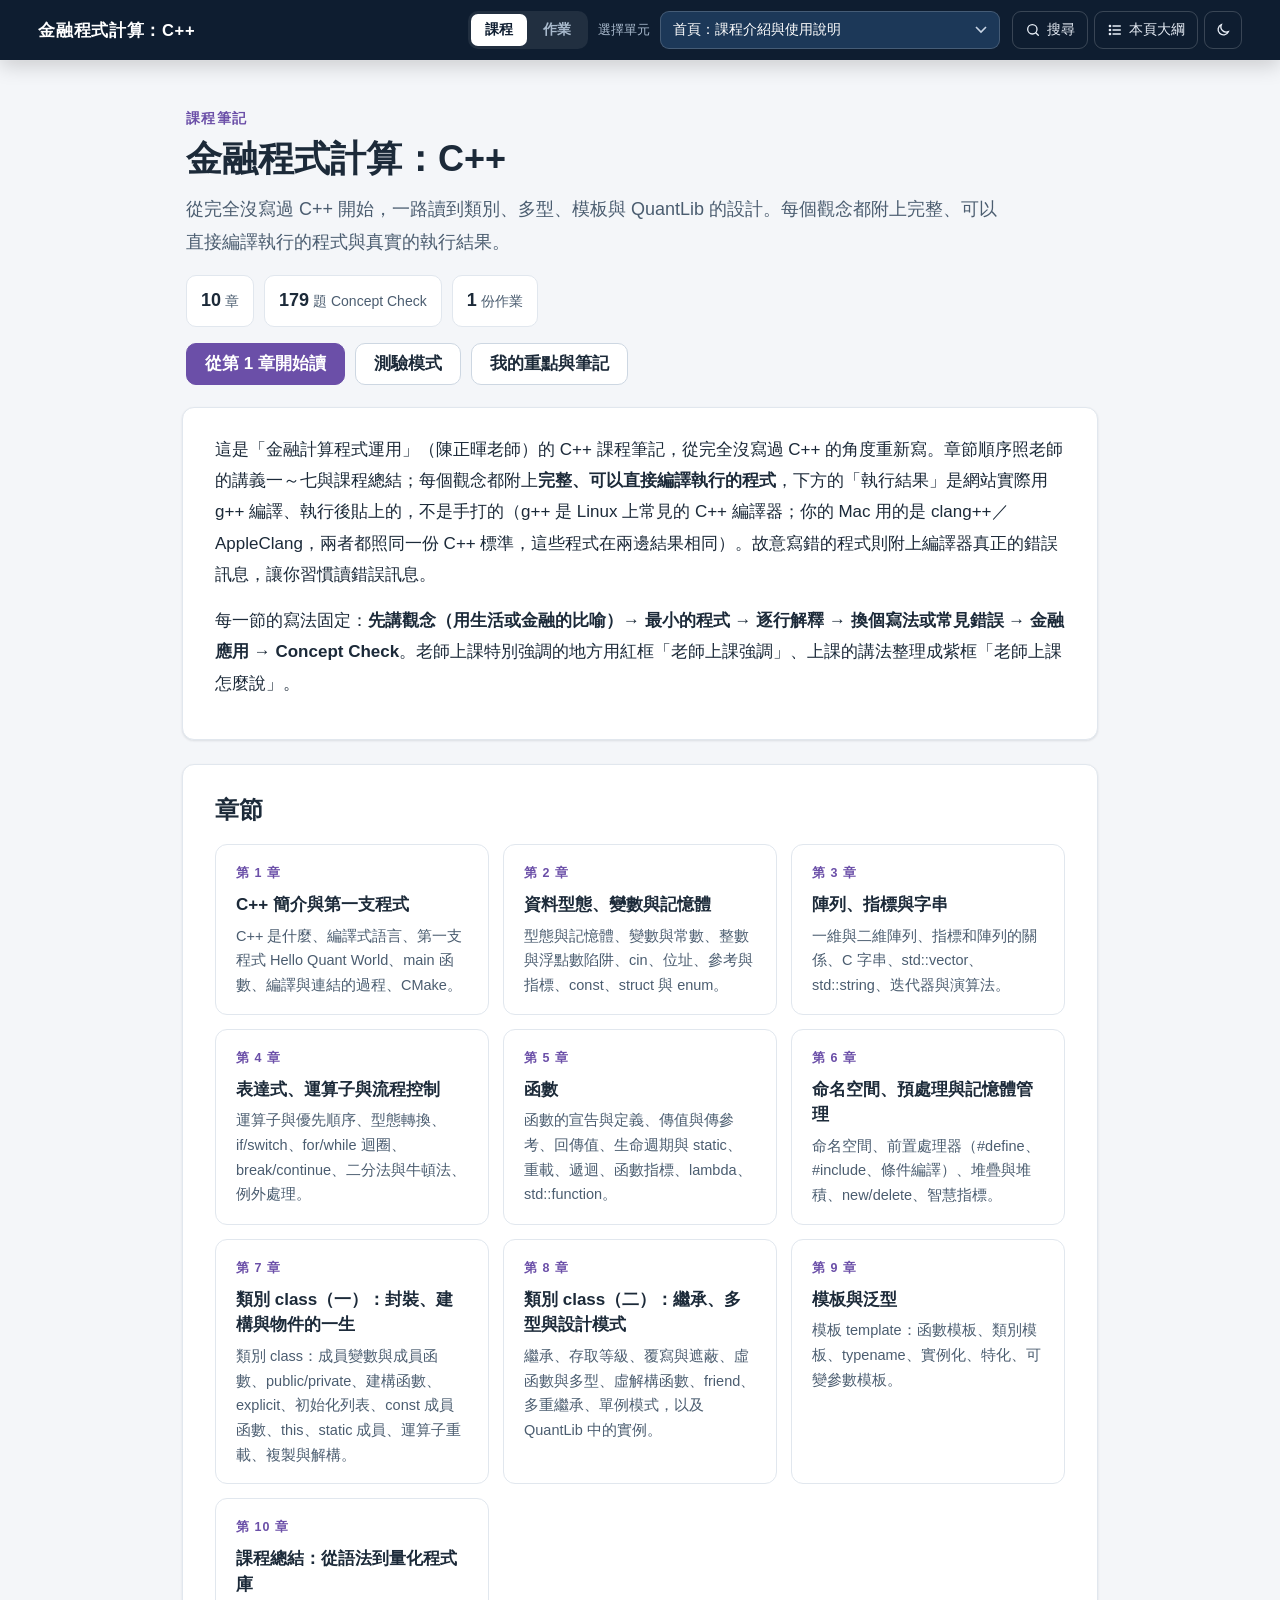
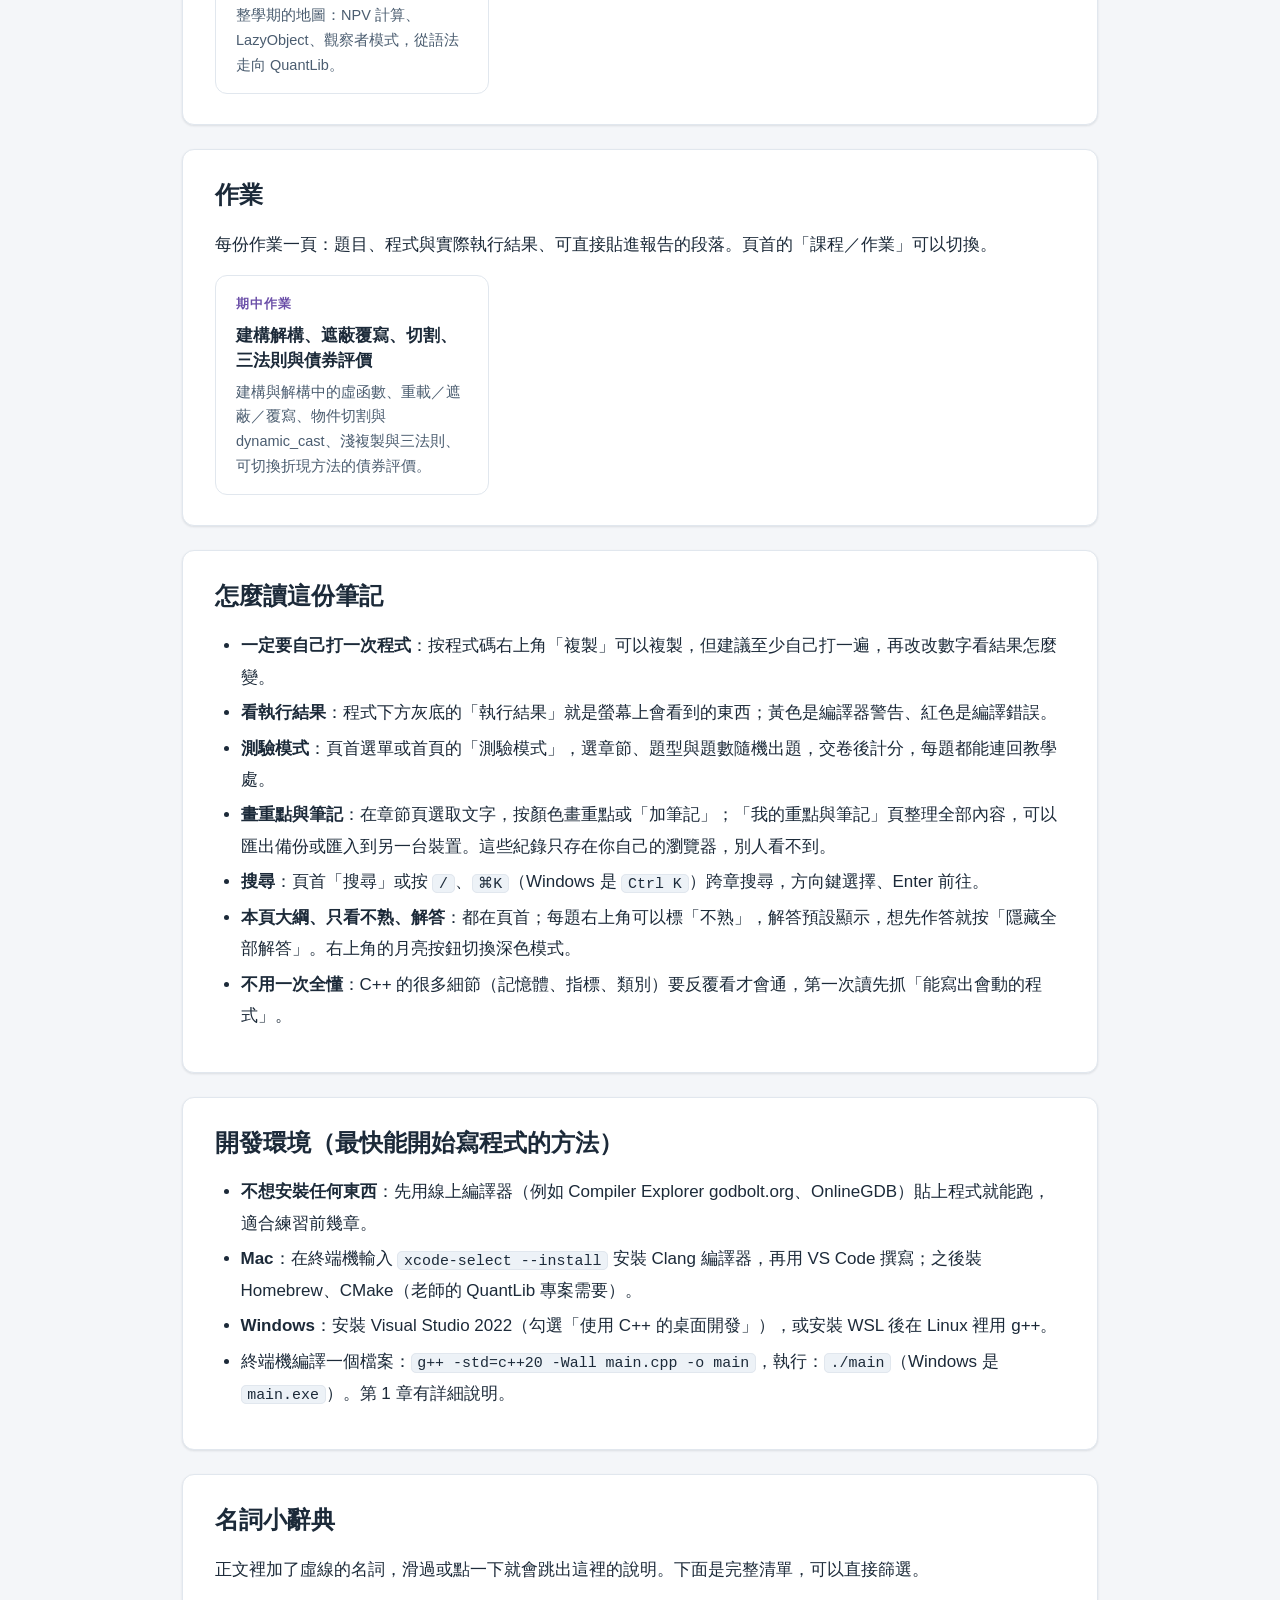
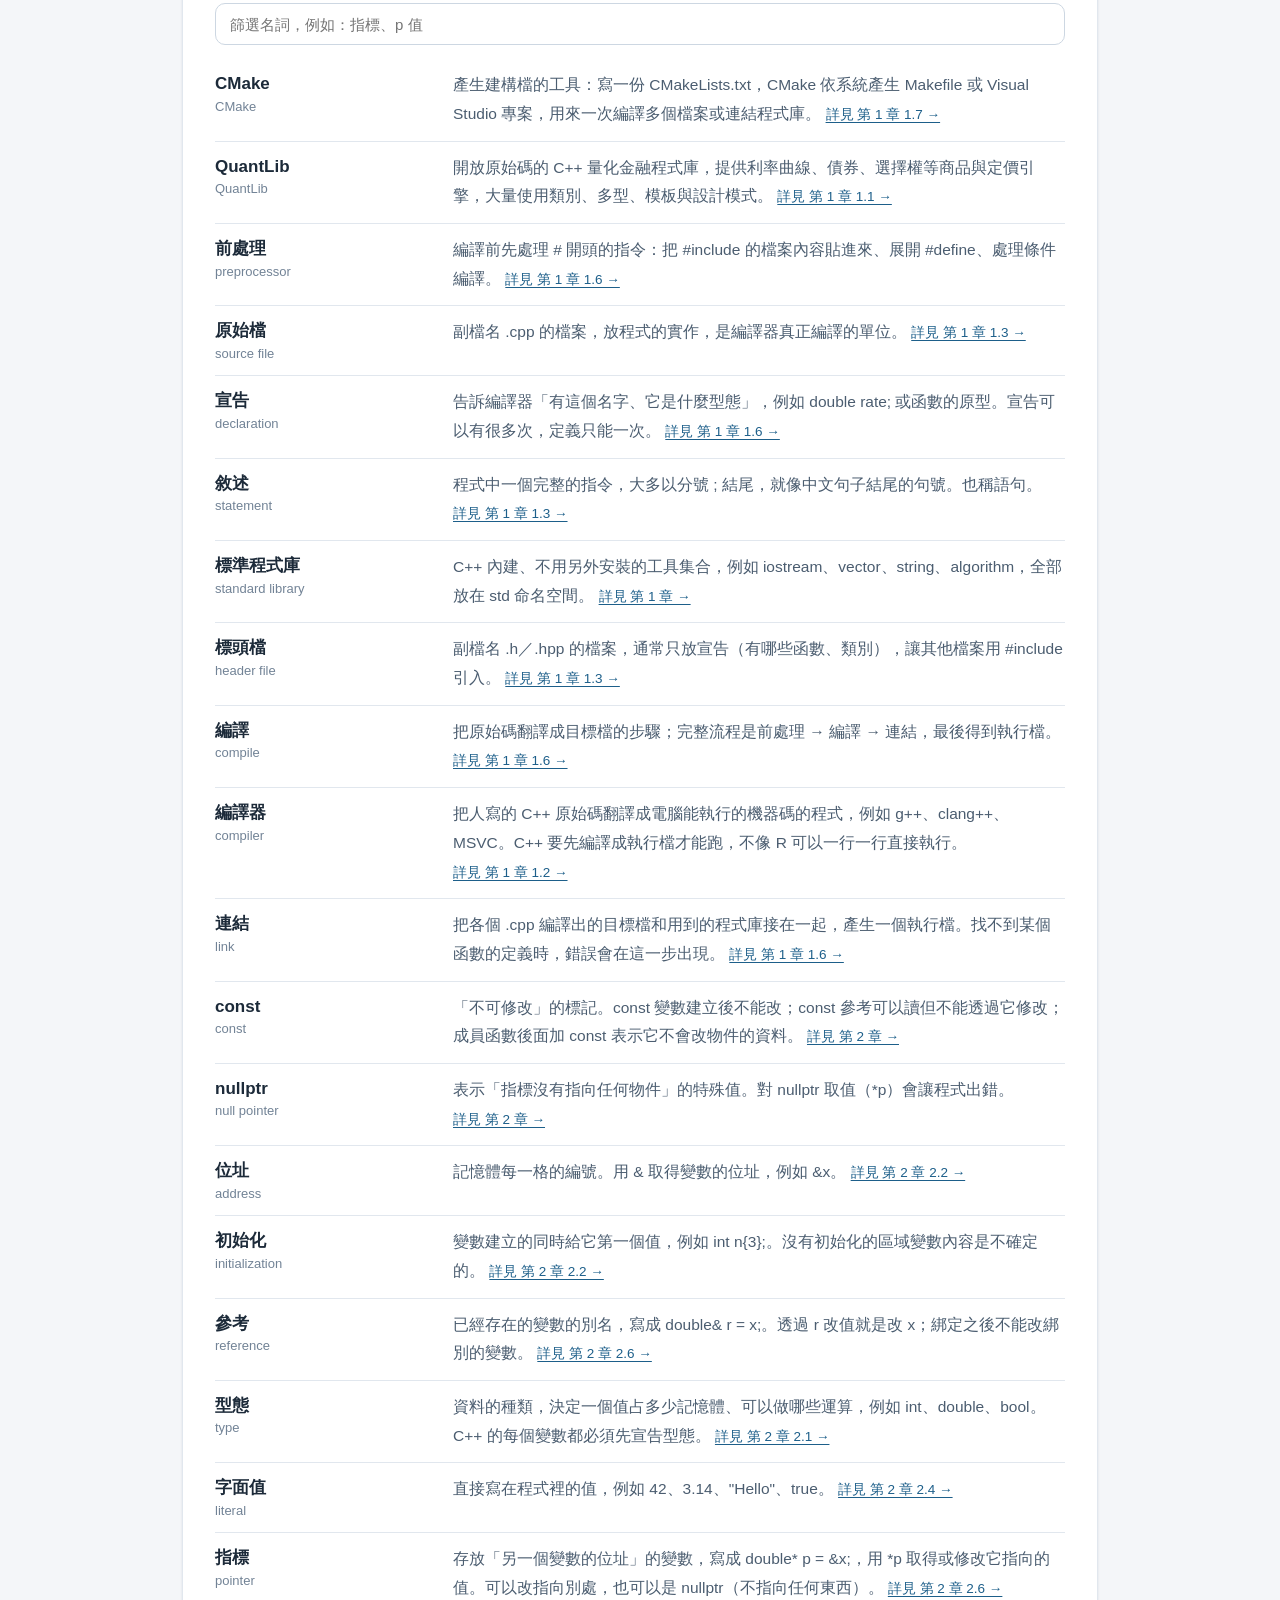
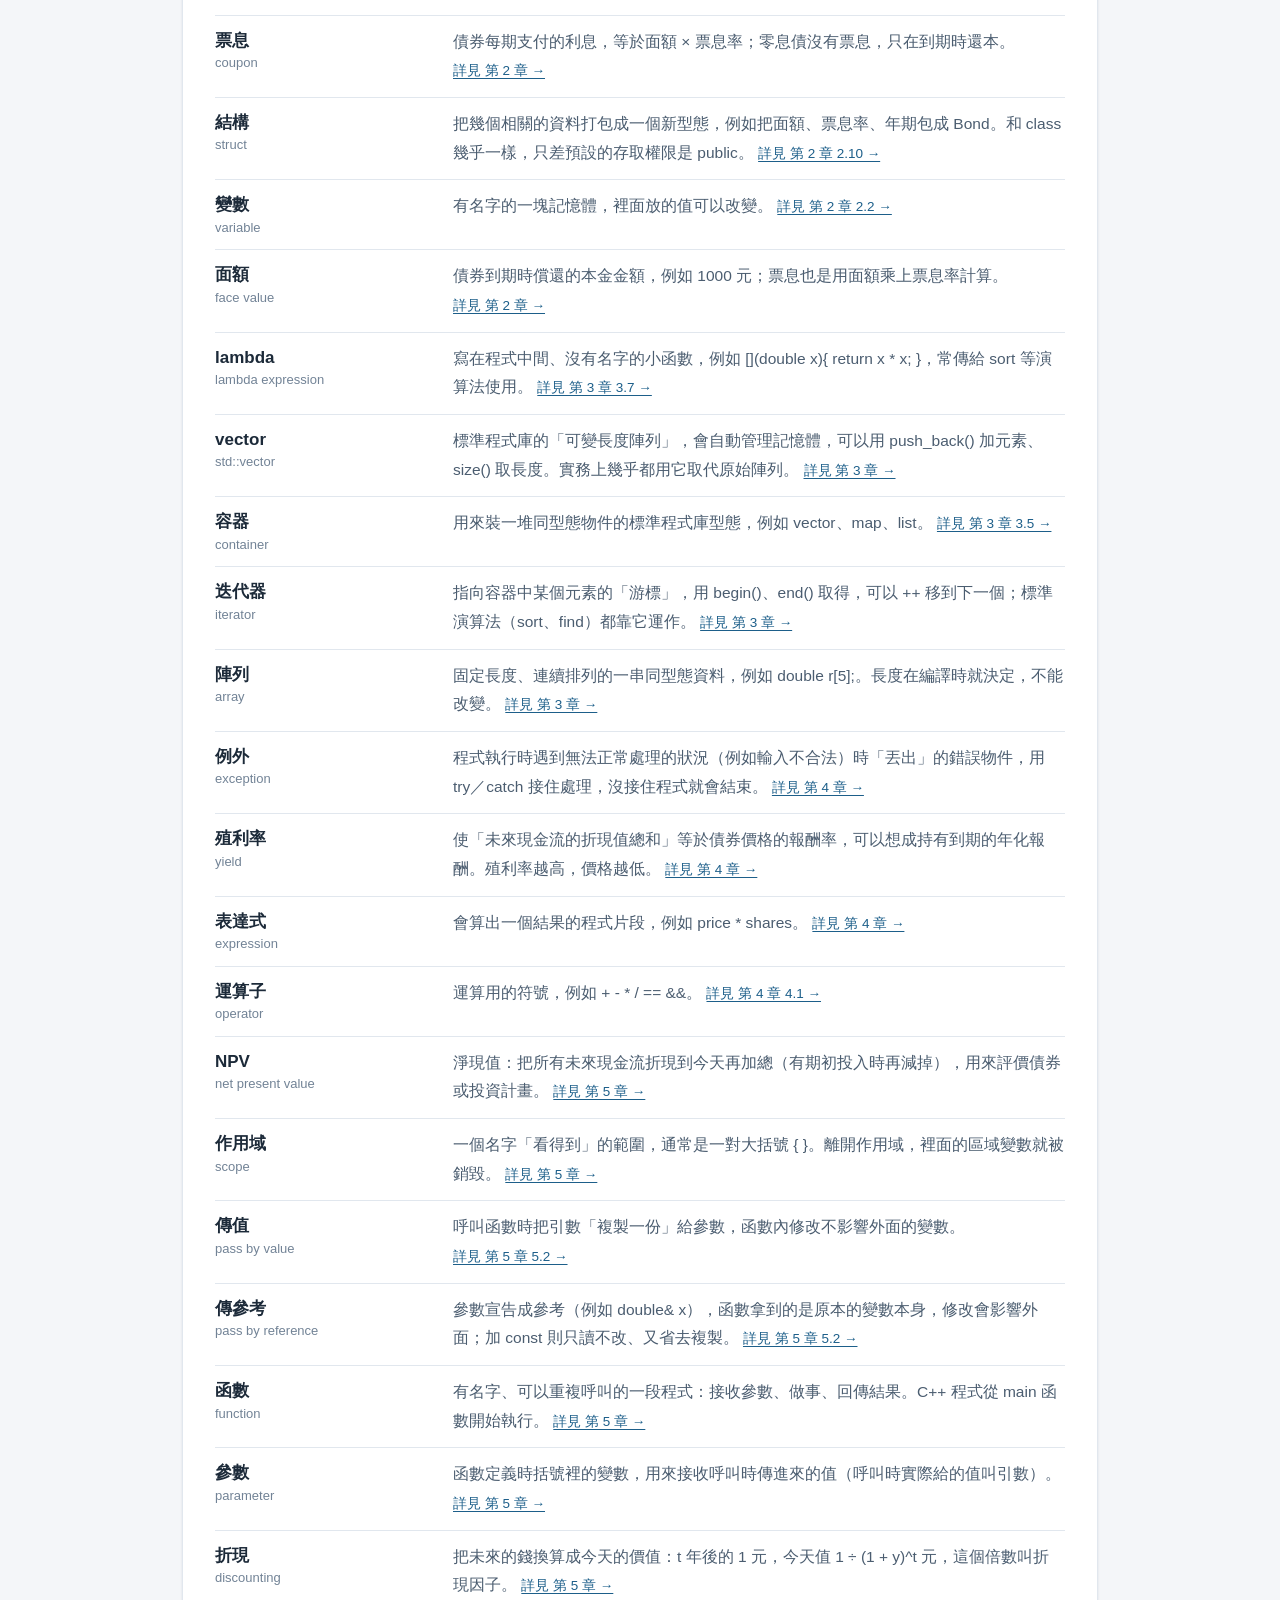
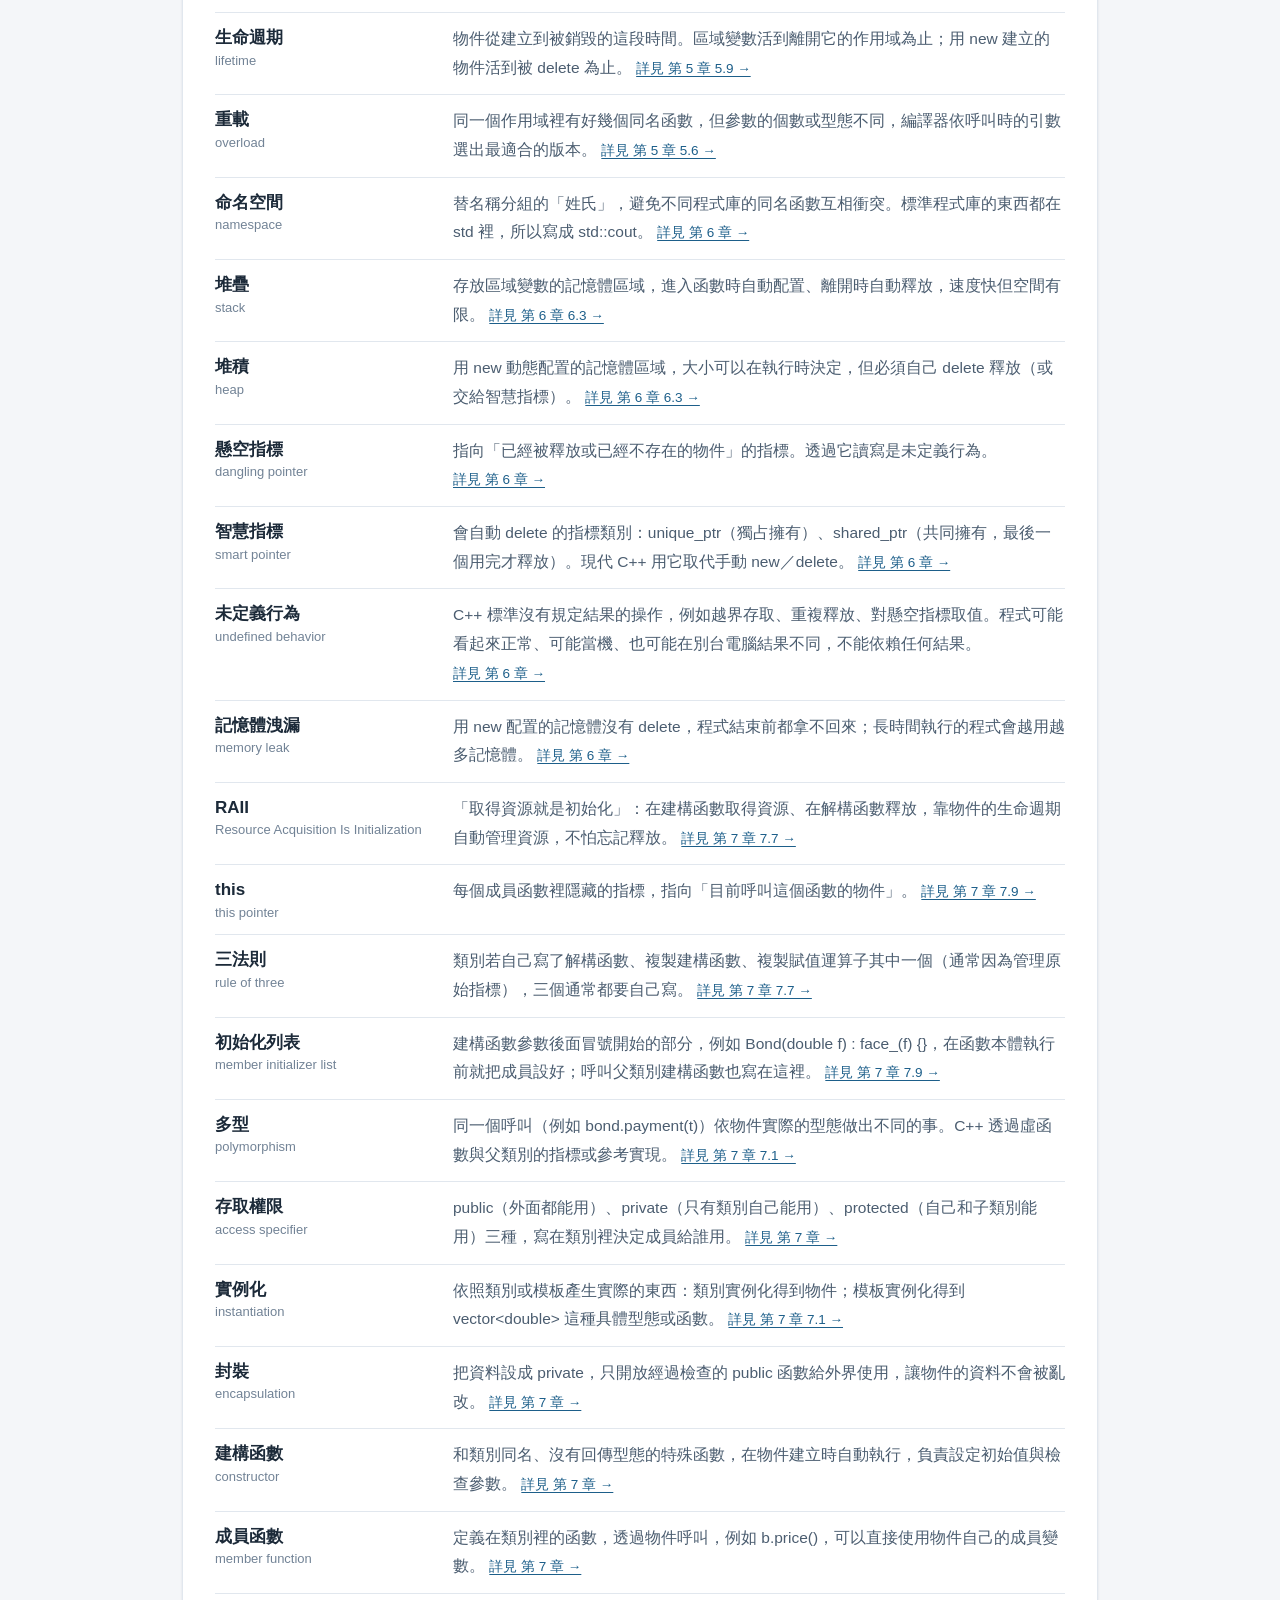
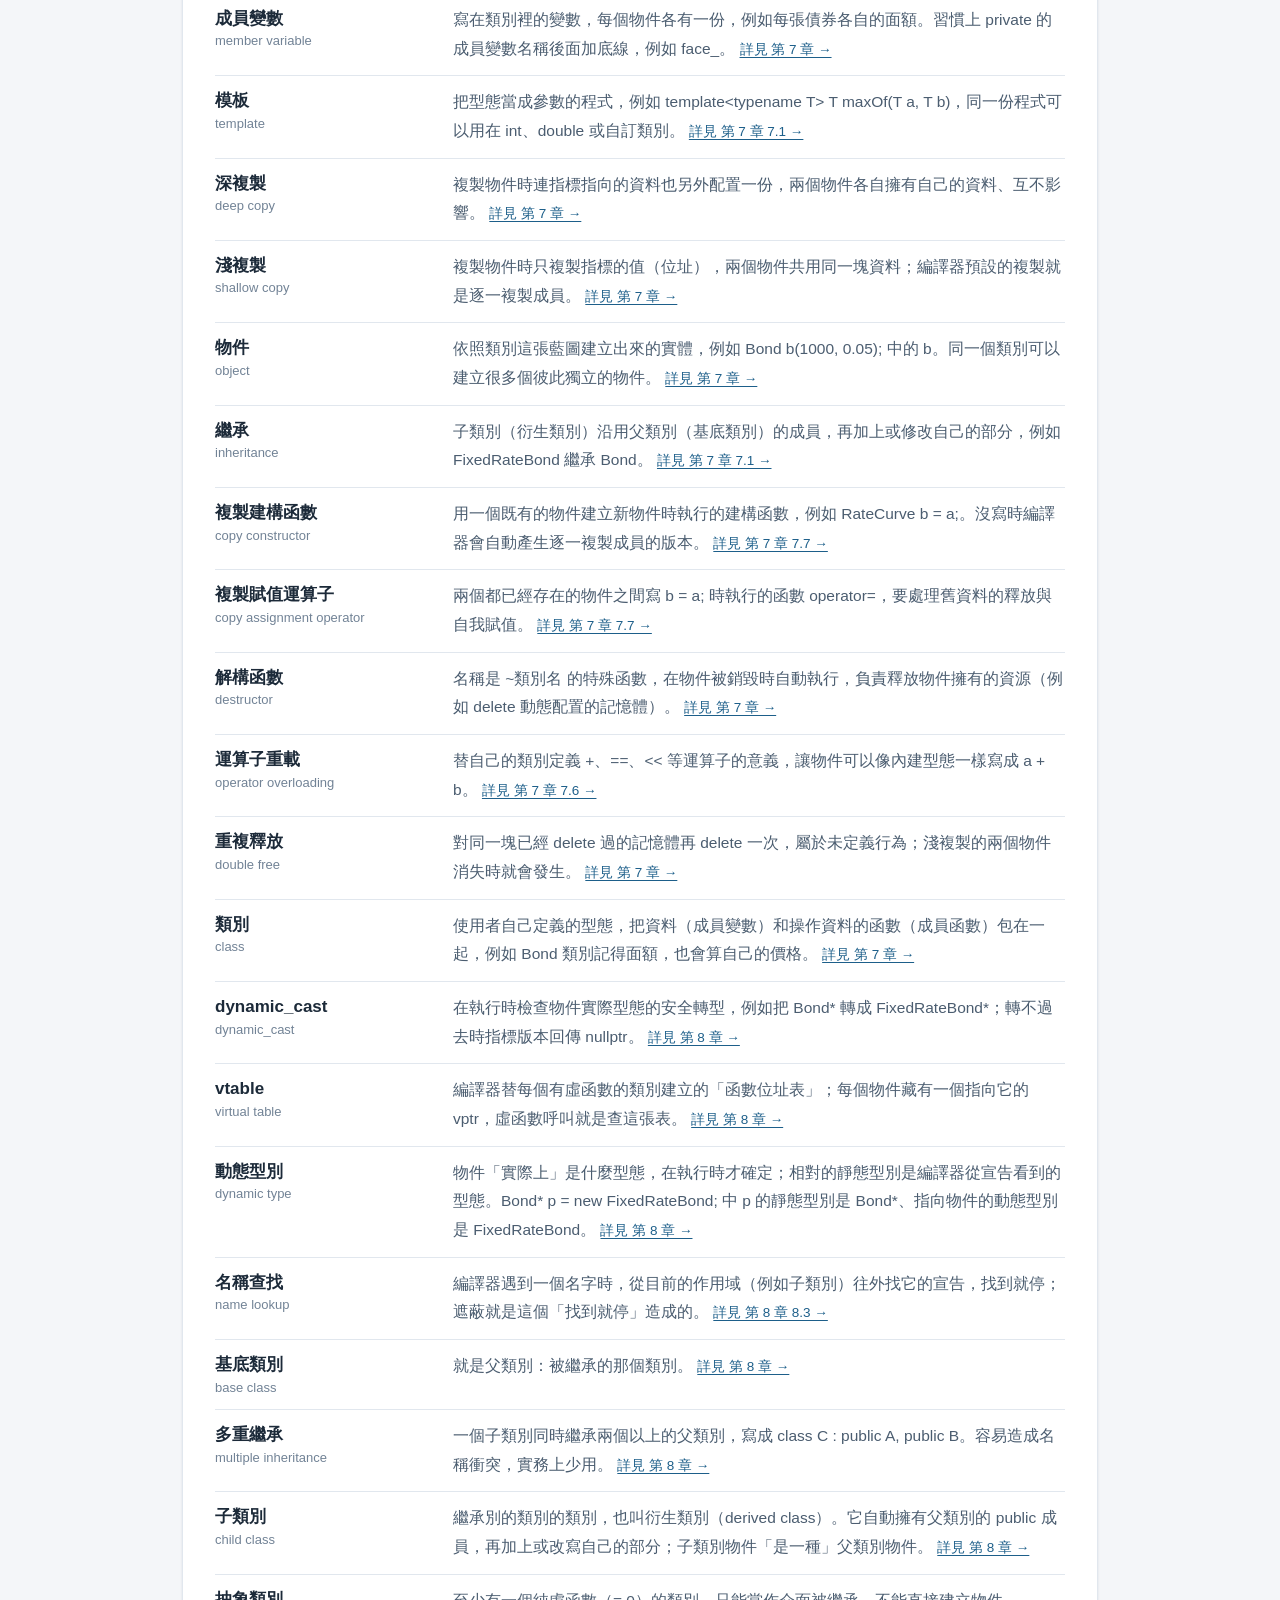
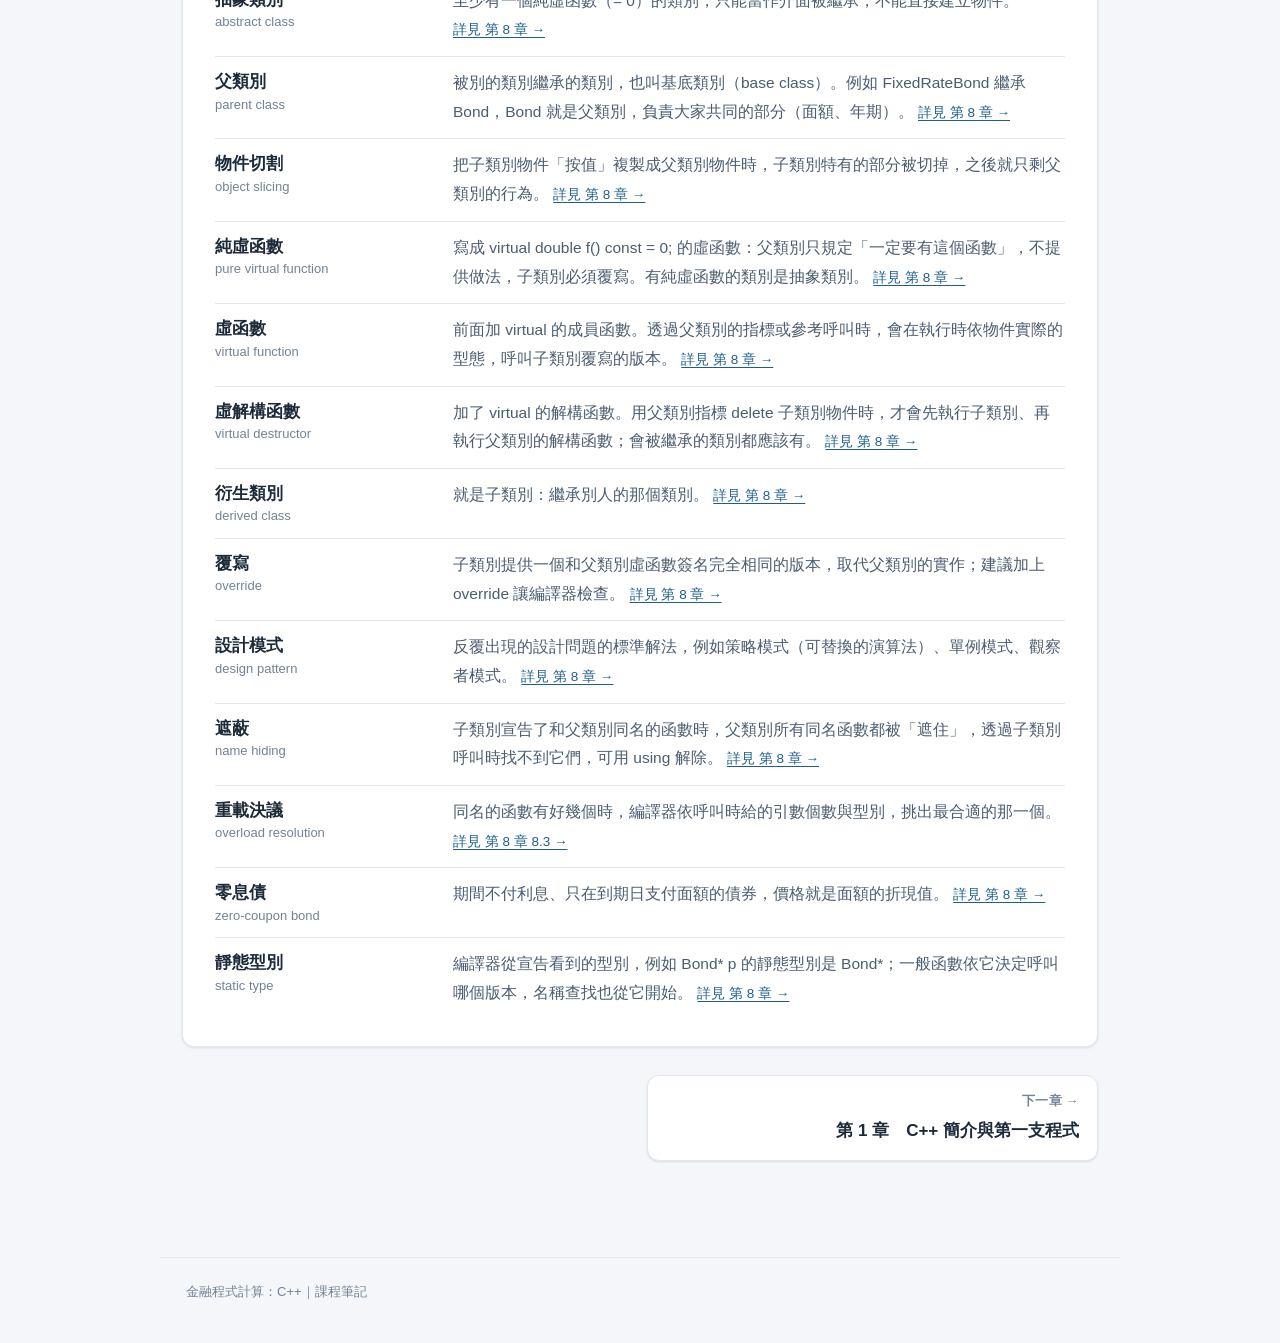
==== commit c29afb93: "Long" ====
--- a/index.html
+++ b/index.html
@@ -4,11 +4,11 @@
 <meta name="color-scheme" content="light dark">
 <script>try{var t=localStorage.getItem('notes:theme')||(window.matchMedia&&matchMedia('(prefers-color-scheme: dark)').matches?'dark':'light');document.documentElement.setAttribute('data-theme',t)}catch(e){}</script>
 <link rel="stylesheet" href="assets/katex/katex.min.css">
-<link rel="stylesheet" href="assets/style.css?v=6e5fdb29">
+<link rel="stylesheet" href="assets/style.css?v=ffd5af7f">
 
 </head><body data-page="index" data-mode="course" data-course="cf" data-key="cf">
 <a class="skip" href="#main">跳到主要內容</a>
-<header class="topbar"><a class="brand" href="index.html" aria-label="金融程式計算：C++｜課程筆記首頁"><span class="logo" aria-hidden="true">C++</span><span>金融程式計算：C++</span><span class="sub">｜課程筆記</span></a>
+<header class="topbar"><a class="brand" href="index.html" aria-label="金融程式計算：C++｜課程筆記首頁"><span>金融程式計算：C++</span><span class="sub">｜課程筆記</span></a>
 <div class="pickers"><nav class="mode" aria-label="切換課程或作業"><a href="ch01.html" data-mode="course" class=on>課程</a><a href="hw01.html" data-mode="hw">作業</a></nav><label for="unitSelect">選擇單元</label><select id="unitSelect" aria-label="選擇單元"><option value="index.html" selected>首頁：課程介紹與使用說明</option><option value="exam.html">工具：測驗模式</option><option value="notes.html">工具：我的重點與筆記</option><option value="ch01.html">第 1 章　C++ 簡介與第一支程式</option><option value="ch02.html">第 2 章　資料型態、變數與記憶體</option><option value="ch03.html">第 3 章　陣列、指標與字串</option><option value="ch04.html">第 4 章　表達式、運算子與流程控制</option><option value="ch05.html">第 5 章　函數</option><option value="ch06.html">第 6 章　命名空間、預處理與記憶體管理</option><option value="ch07.html">第 7 章　類別 class（一）：封裝、建構與物件的一生</option><option value="ch08.html">第 8 章　類別 class（二）：繼承、多型與設計模式</option><option value="ch09.html">第 9 章　模板與泛型</option><option value="ch10.html">第 10 章　課程總結：從語法到量化程式庫</option></select></div></header>
 <main class="wrap" id="main">
 <section class="hero"><p class="eyebrow">課程筆記</p><h1>金融程式計算：C++</h1><p class="lead">從完全沒寫過 C++ 開始，一路讀到類別、多型、模板與 QuantLib 的設計。每個觀念都附上完整、可以直接編譯執行的程式與真實的執行結果。</p><ul class="stats"><li><b>10</b>章</li><li><b>179</b>題 Concept Check</li><li><b>1</b>份作業</li></ul><div class="hero-actions"><a class="primary" href="ch01.html">從第 1 章開始讀</a><a href="exam.html">測驗模式</a><a href="notes.html">我的重點與筆記</a></div></section><div class="resume-slot"></div>
@@ -41,7 +41,7 @@
 <nav class="pager" aria-label="上一頁與下一頁"><a class="next" href="ch01.html"><small>下一章 →</small>第 1 章　C++ 簡介與第一支程式</a></nav></main>
 <footer class="site-foot"><span>金融程式計算：C++｜課程筆記</span></footer>
 <script src="assets/katex/katex.min.js"></script><script src="assets/katex/auto-render.min.js"></script>
-<script src="assets/search.js?v=8095cf0d"></script>
+<script src="assets/search.js?v=138aa5e3"></script>
 <script src="assets/glossary.js?v=7292a76d"></script>
 <script src="assets/site.js?v=484e1572"></script>
 </body></html>
--- a/assets/style.css
+++ b/assets/style.css
@@ -75,6 +75,7 @@
 .topbar .brand .sub{color:var(--head-muted);font-weight:600}
 .topbar .pickers{flex:0 1 auto;display:flex;align-items:center;gap:10px;margin-left:auto;min-width:0}
 .topbar .brand{flex:0 1 auto;overflow:hidden}
+.topbar .brand .logo{display:none}
 .topbar label{font-size:13px;color:var(--head-muted);white-space:nowrap}
 .topbar select{flex:1 1 auto;width:340px;height:38px;min-width:160px;max-width:420px;padding:0 34px 0 12px;border:1px solid var(--head-line);border-radius:9px;
   background:var(--head-2) url("data:image/svg+xml,%3Csvg xmlns='http://www.w3.org/2000/svg' width='12' height='8'%3E%3Cpath d='M1 1l5 5 5-5' fill='none' stroke='%23c9d5e4' stroke-width='1.6'/%3E%3C/svg%3E") no-repeat right 12px center;
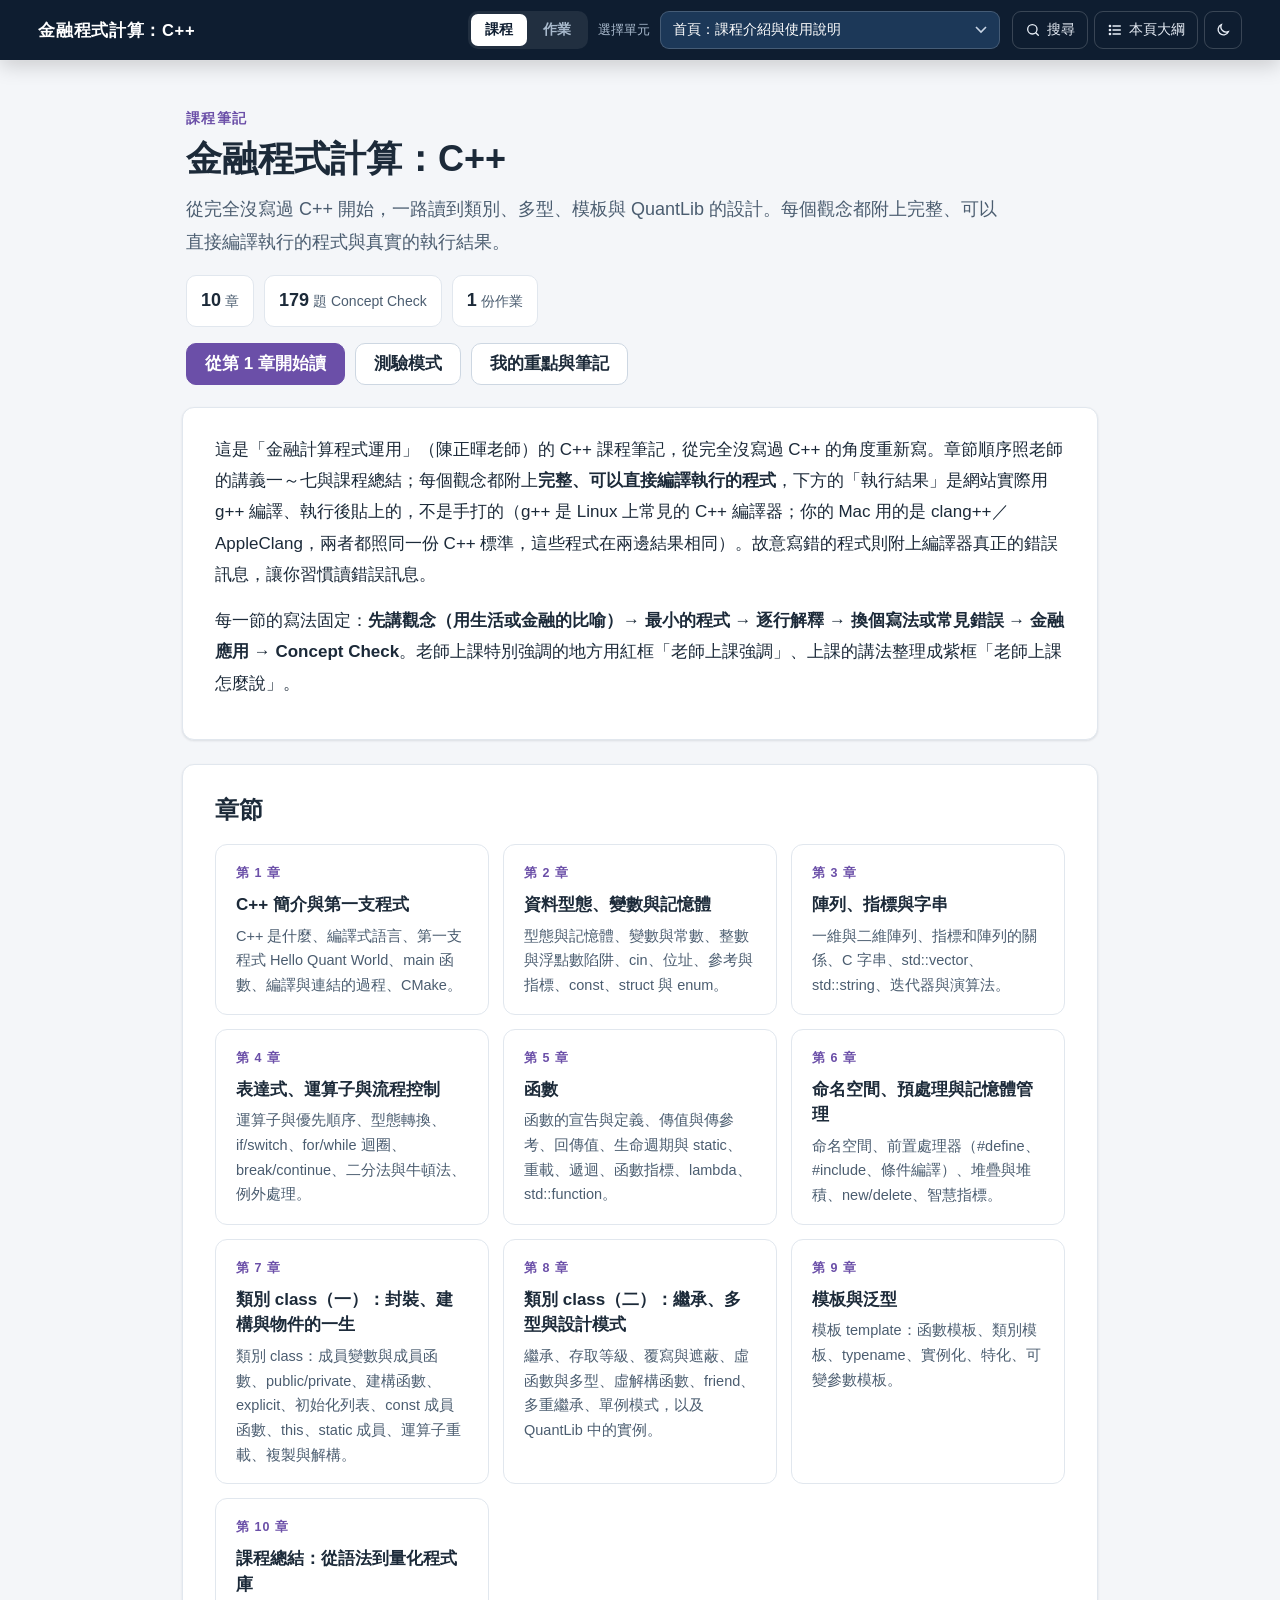
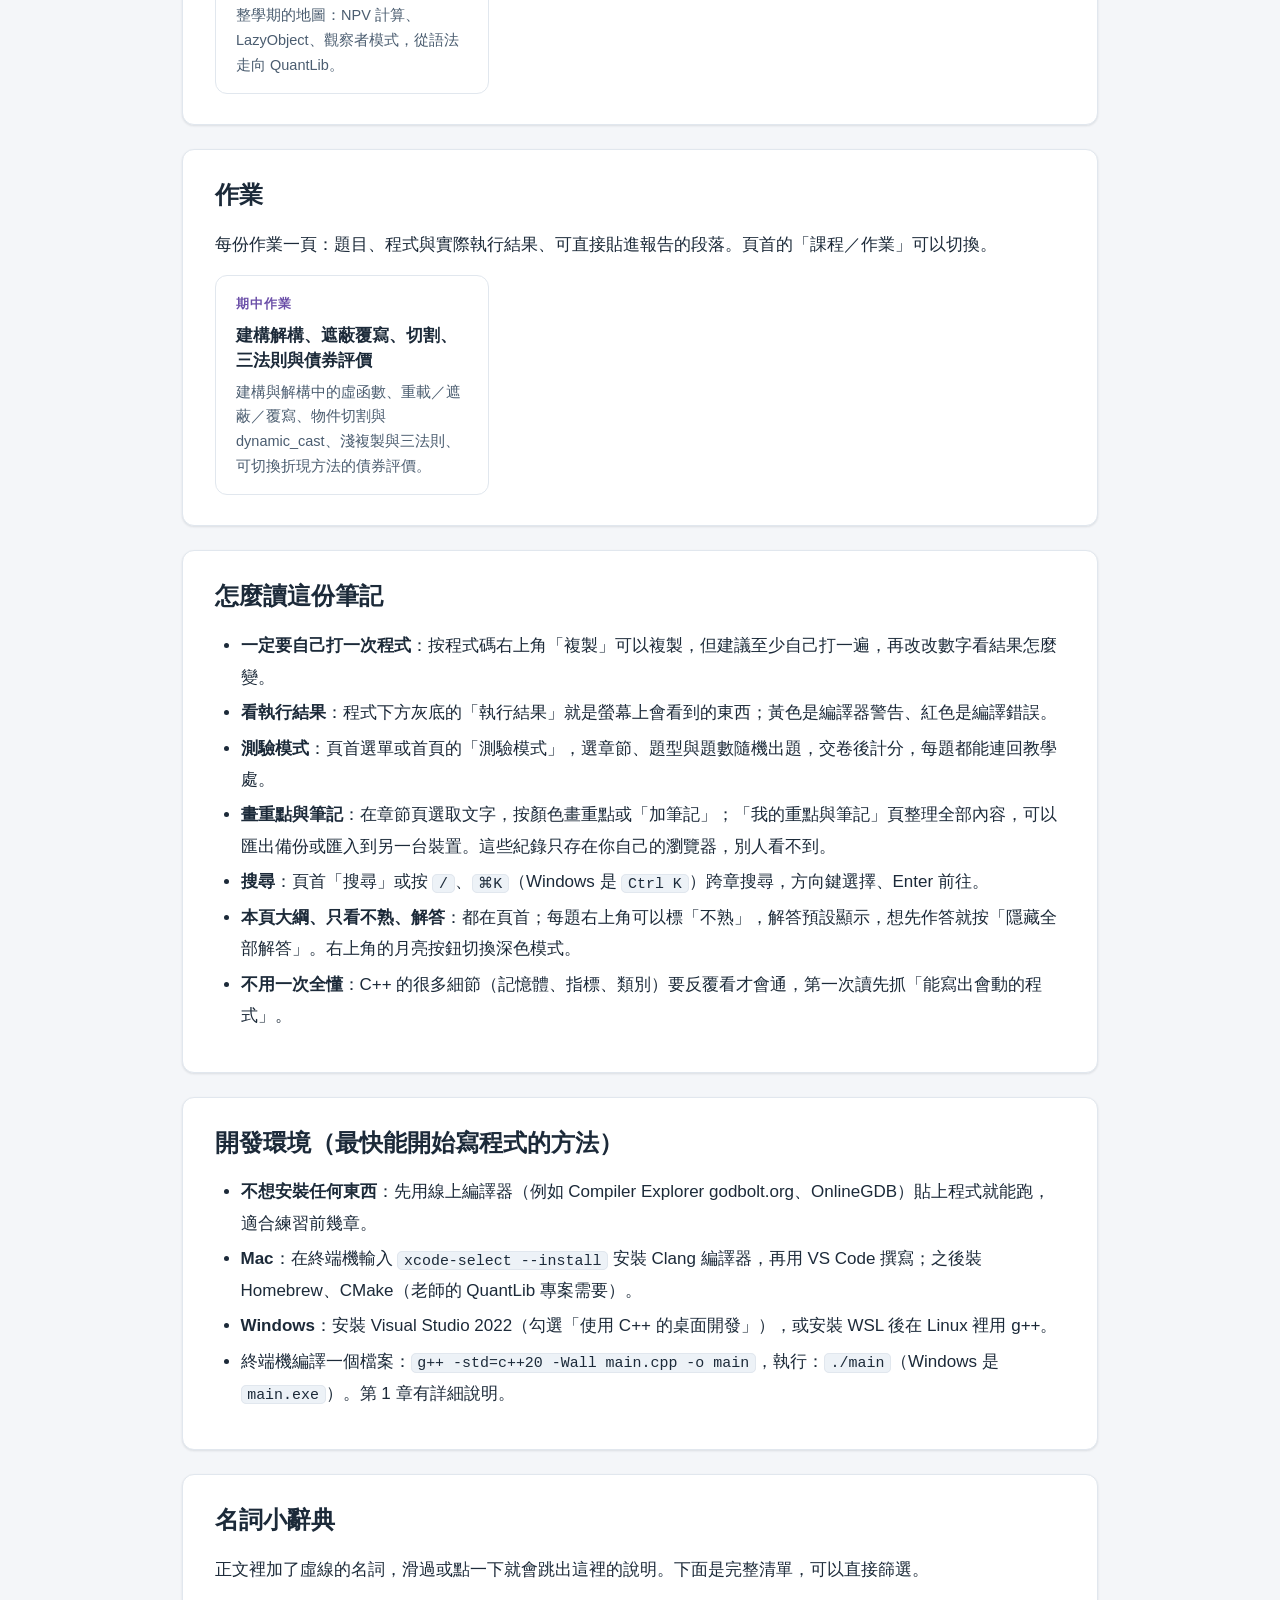
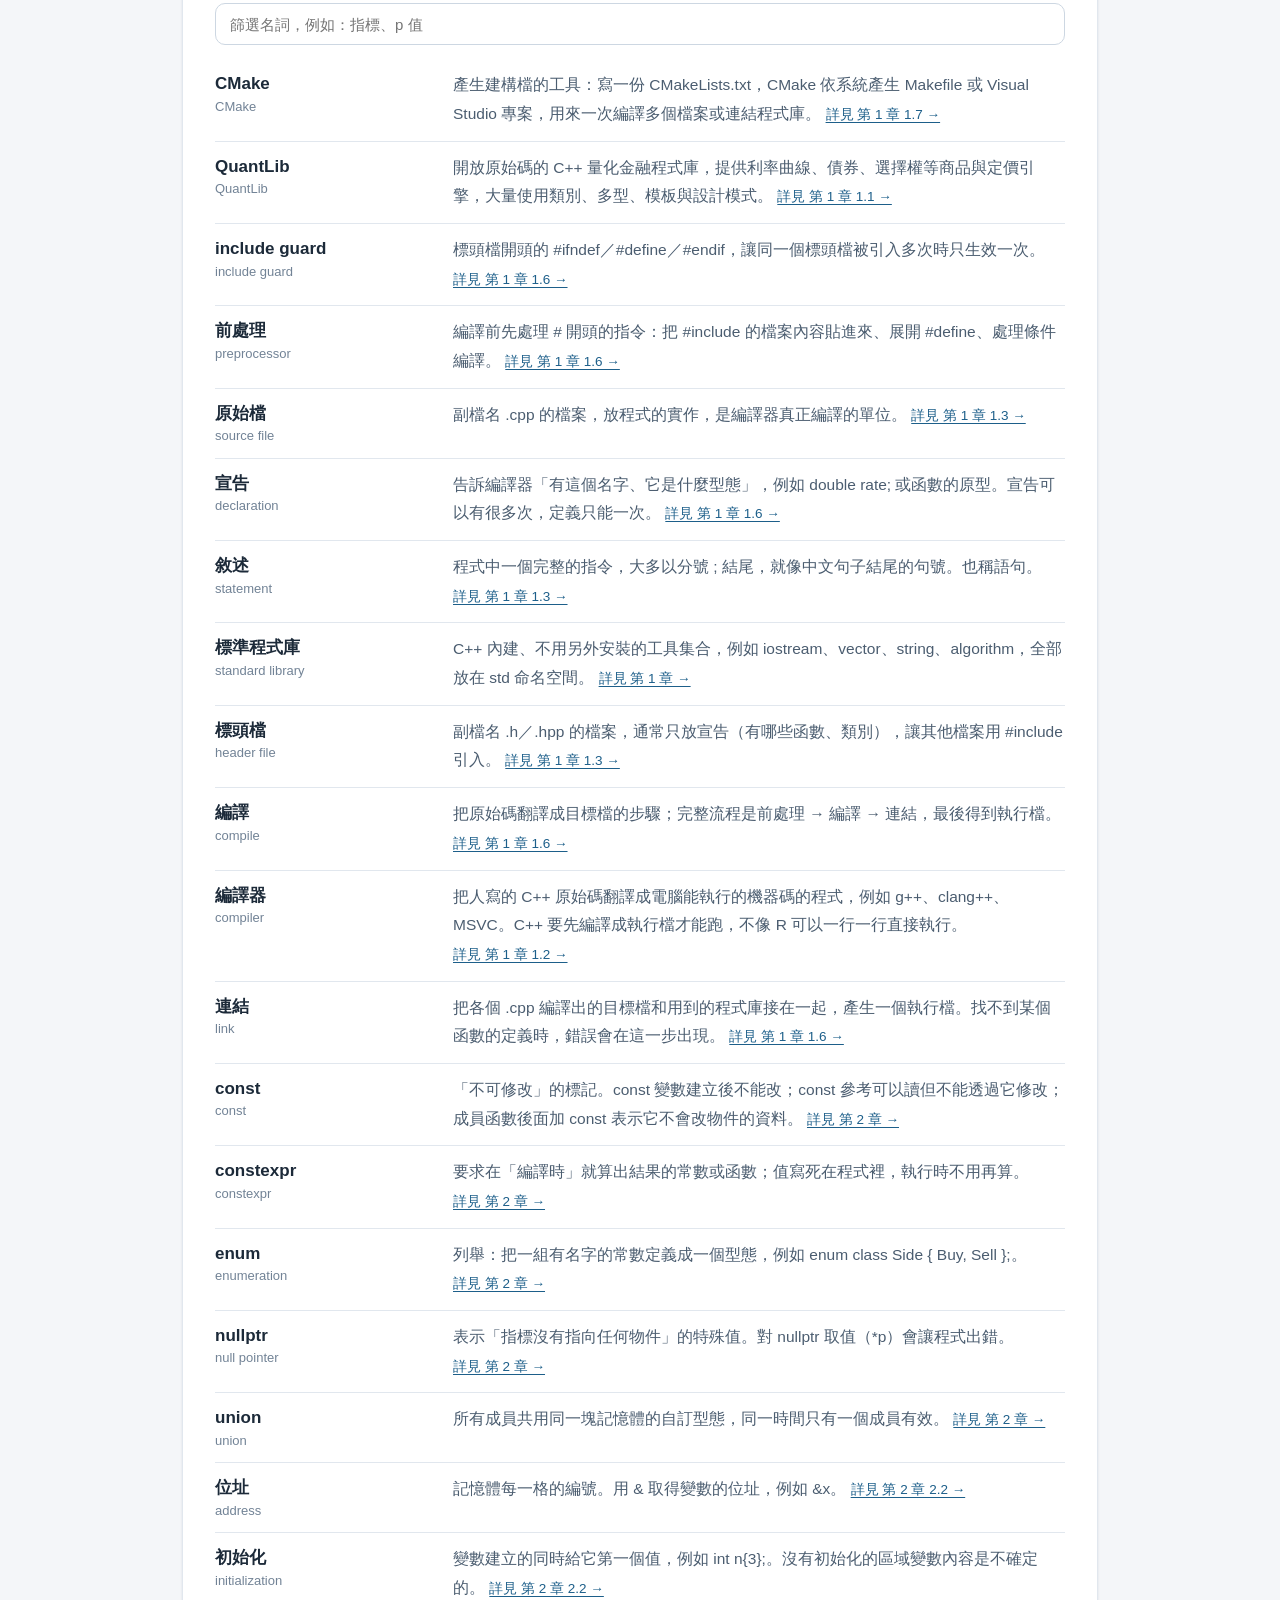
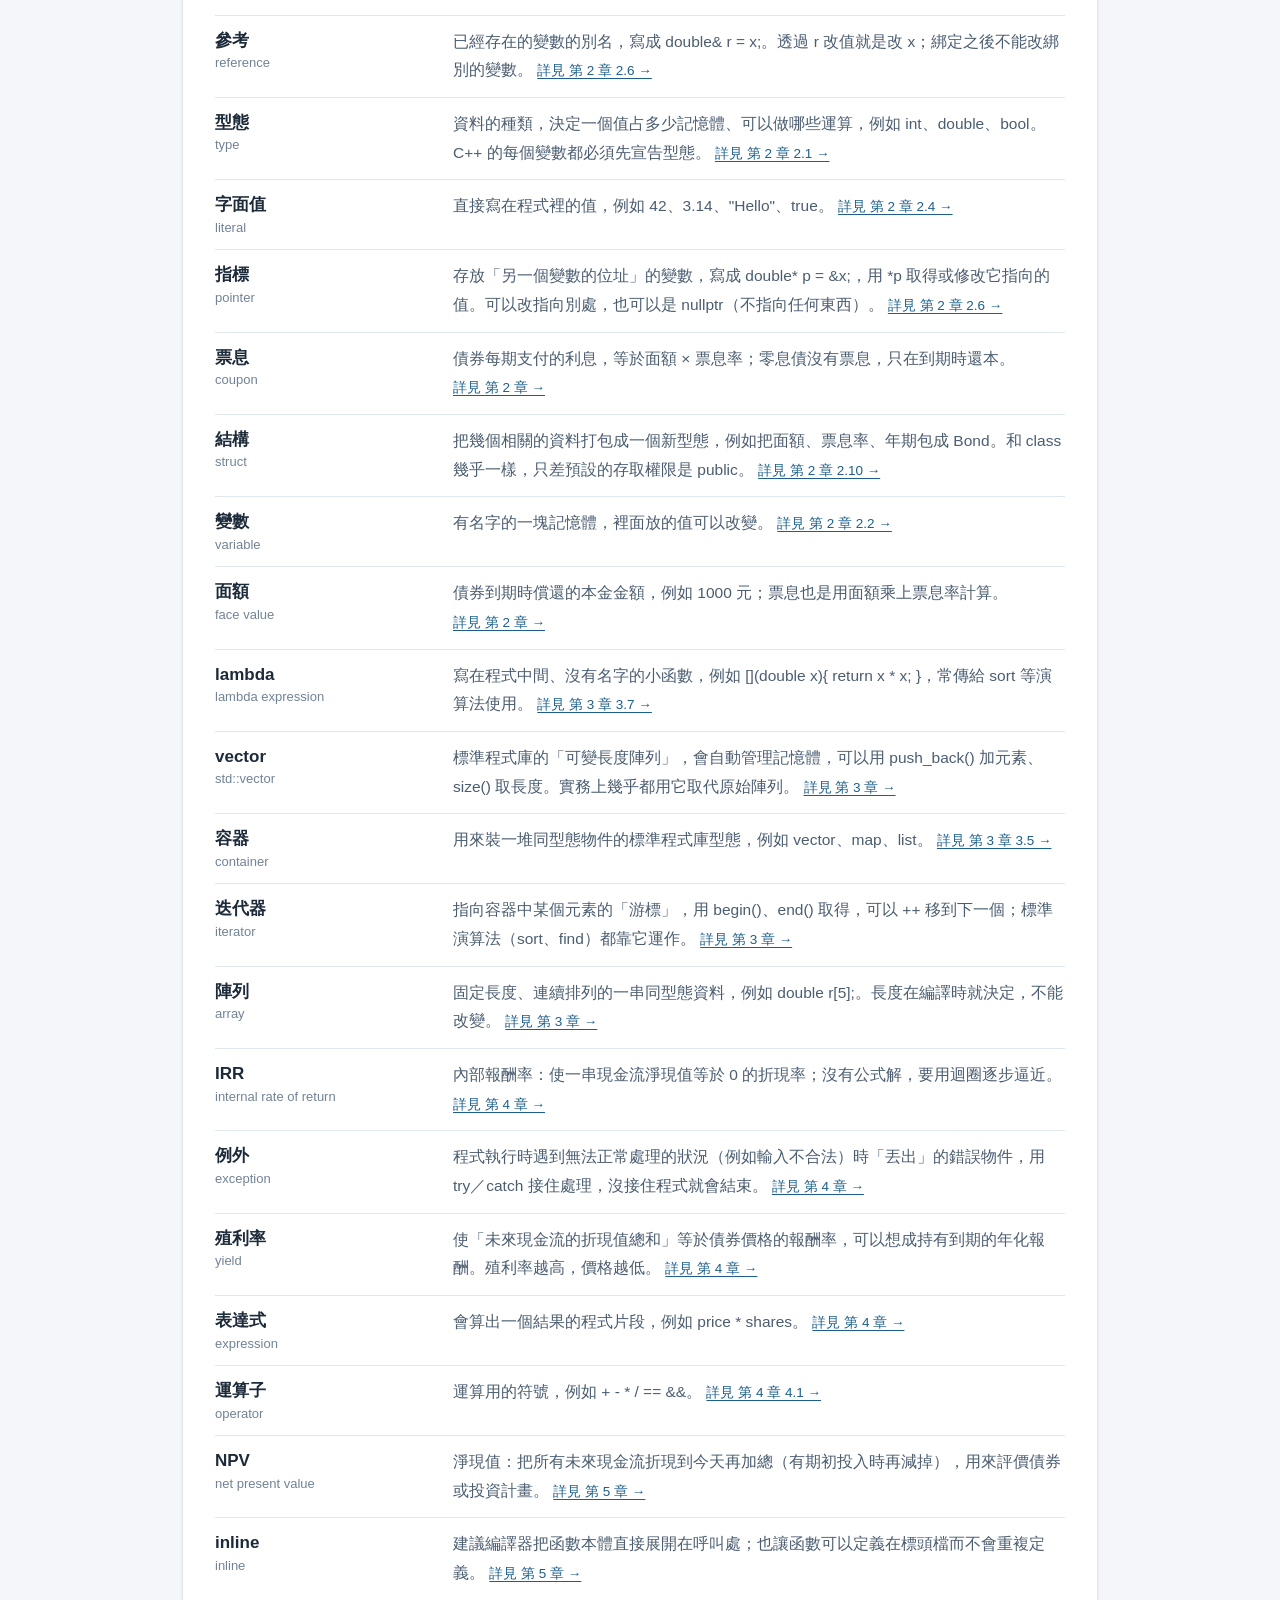
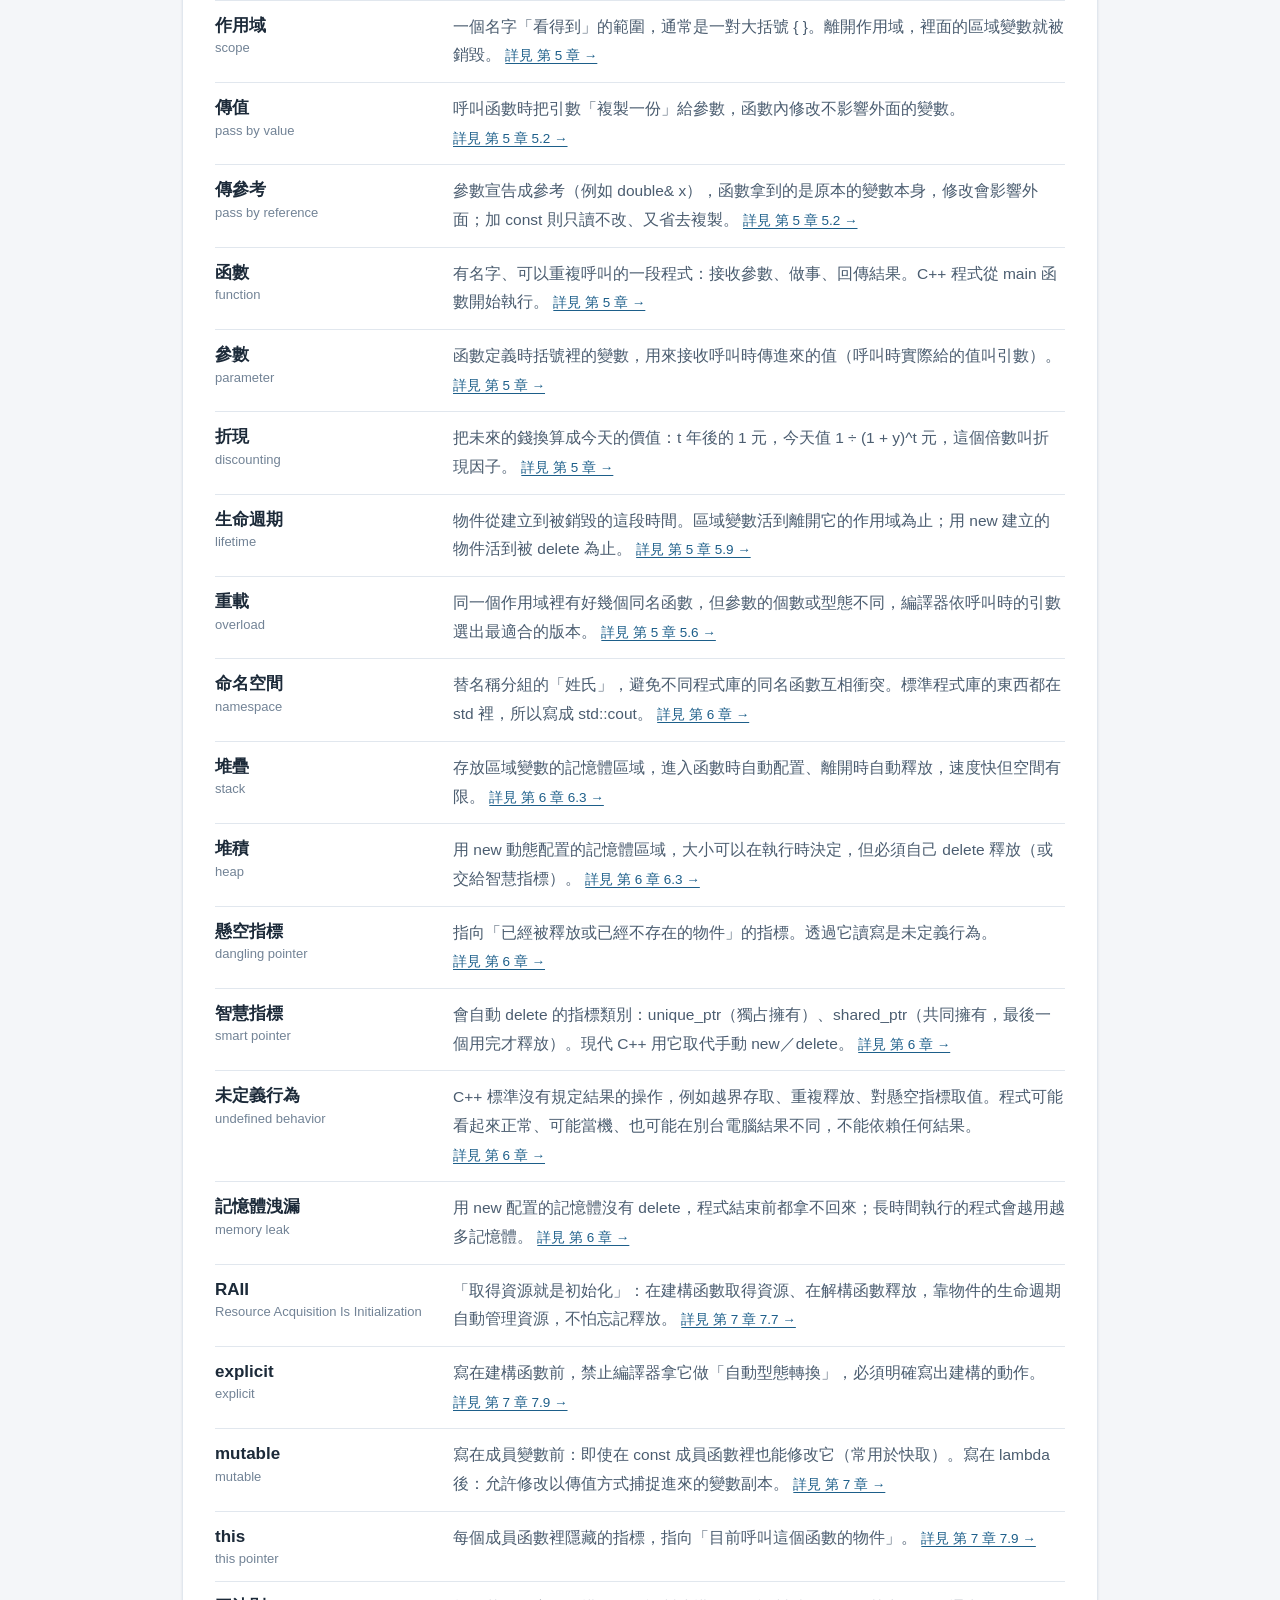
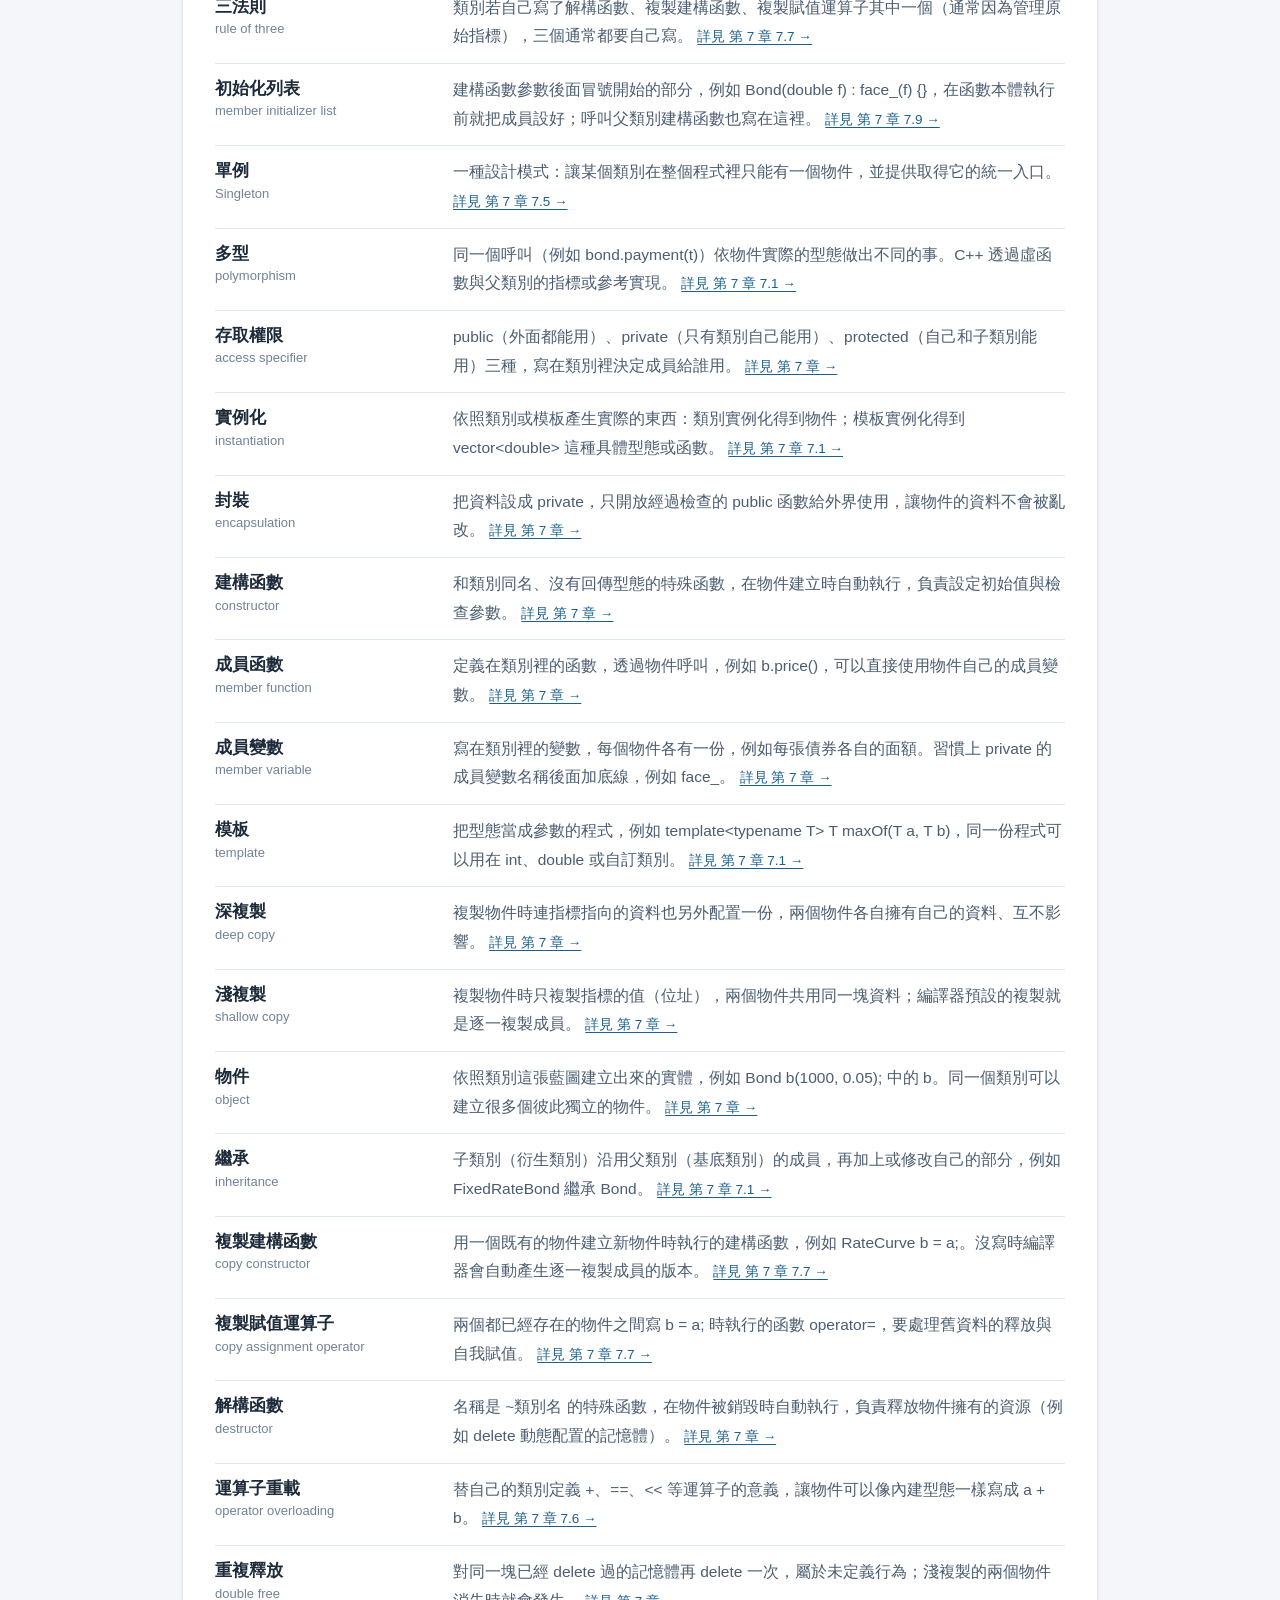
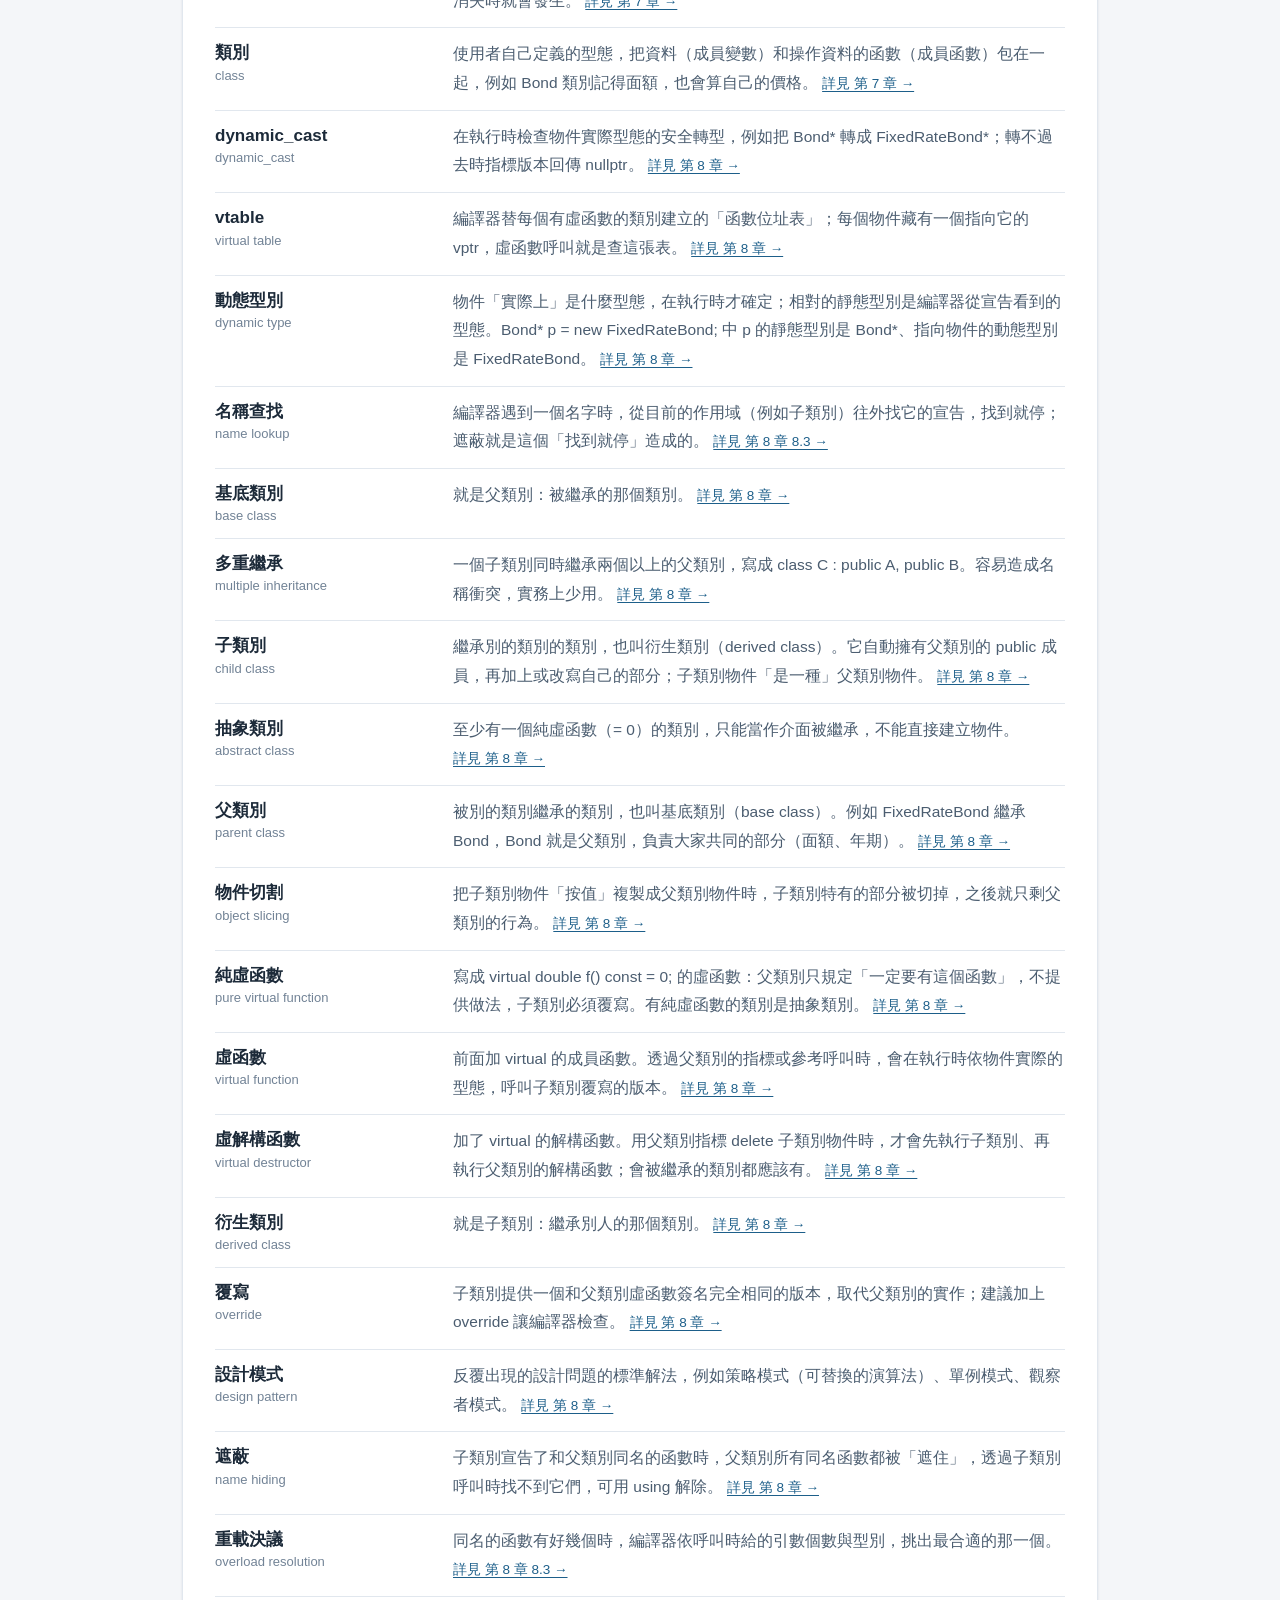
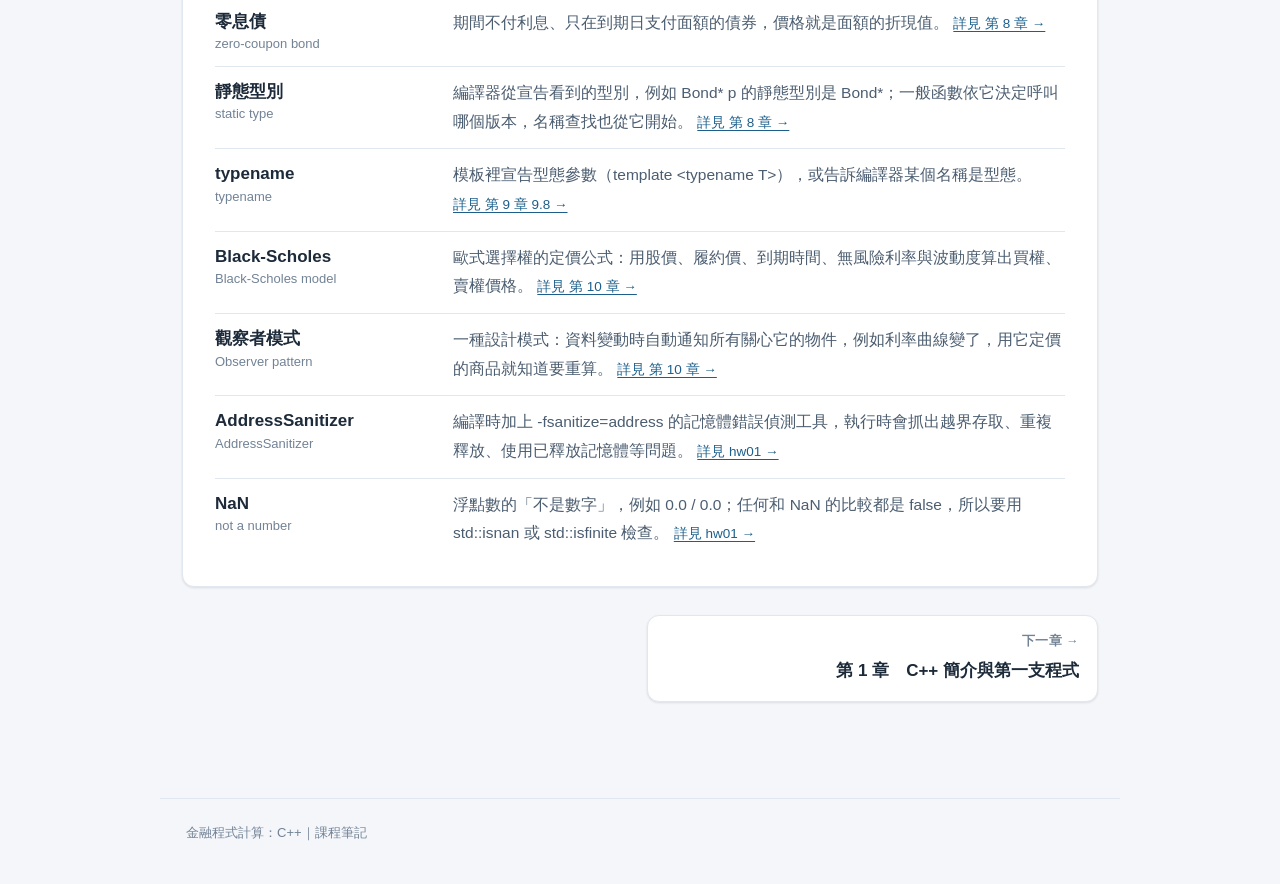
==== commit eaf11d7d: "long" ====
--- a/index.html
+++ b/index.html
@@ -37,11 +37,11 @@
 <li><b>Windows</b>：安裝 Visual Studio 2022（勾選「使用 C++ 的桌面開發」），或安裝 WSL 後在 Linux 裡用 g++。</li>
 <li>終端機編譯一個檔案：<code>g++ -std=c++20 -Wall main.cpp -o main</code>，執行：<code>./main</code>（Windows 是 <code>main.exe</code>）。第 1 章有詳細說明。</li>
 </ul></section>
-<section class="sec" id="glossary"><h2>名詞小辭典</h2><p>正文裡加了虛線的名詞，滑過或點一下就會跳出這裡的說明。下面是完整清單，可以直接篩選。</p><input class="gl-filter" type="search" placeholder="篩選名詞，例如：指標、p 值" aria-label="篩選名詞"><dl class="glossary"><div class="gl-row" id="gl-CMake"><dt>CMake<small>CMake</small></dt><dd>產生建構檔的工具：寫一份 CMakeLists.txt，CMake 依系統產生 Makefile 或 Visual Studio 專案，用來一次編譯多個檔案或連結程式庫。 <a href="ch01.html#s1-7">詳見 第 1 章 1.7 →</a></dd></div><div class="gl-row" id="gl-QuantLib"><dt>QuantLib<small>QuantLib</small></dt><dd>開放原始碼的 C++ 量化金融程式庫，提供利率曲線、債券、選擇權等商品與定價引擎，大量使用類別、多型、模板與設計模式。 <a href="ch01.html#s1-1">詳見 第 1 章 1.1 →</a></dd></div><div class="gl-row" id="gl-前處理"><dt>前處理<small>preprocessor</small></dt><dd>編譯前先處理 # 開頭的指令：把 #include 的檔案內容貼進來、展開 #define、處理條件編譯。 <a href="ch01.html#s1-6">詳見 第 1 章 1.6 →</a></dd></div><div class="gl-row" id="gl-原始檔"><dt>原始檔<small>source file</small></dt><dd>副檔名 .cpp 的檔案，放程式的實作，是編譯器真正編譯的單位。 <a href="ch01.html#s1-3">詳見 第 1 章 1.3 →</a></dd></div><div class="gl-row" id="gl-宣告"><dt>宣告<small>declaration</small></dt><dd>告訴編譯器「有這個名字、它是什麼型態」，例如 double rate; 或函數的原型。宣告可以有很多次，定義只能一次。 <a href="ch01.html#s1-6">詳見 第 1 章 1.6 →</a></dd></div><div class="gl-row" id="gl-敘述"><dt>敘述<small>statement</small></dt><dd>程式中一個完整的指令，大多以分號 ; 結尾，就像中文句子結尾的句號。也稱語句。 <a href="ch01.html#s1-3">詳見 第 1 章 1.3 →</a></dd></div><div class="gl-row" id="gl-標準程式庫"><dt>標準程式庫<small>standard library</small></dt><dd>C++ 內建、不用另外安裝的工具集合，例如 iostream、vector、string、algorithm，全部放在 std 命名空間。 <a href="ch01.html">詳見 第 1 章 →</a></dd></div><div class="gl-row" id="gl-標頭檔"><dt>標頭檔<small>header file</small></dt><dd>副檔名 .h／.hpp 的檔案，通常只放宣告（有哪些函數、類別），讓其他檔案用 #include 引入。 <a href="ch01.html#s1-3">詳見 第 1 章 1.3 →</a></dd></div><div class="gl-row" id="gl-編譯"><dt>編譯<small>compile</small></dt><dd>把原始碼翻譯成目標檔的步驟；完整流程是前處理 → 編譯 → 連結，最後得到執行檔。 <a href="ch01.html#s1-6">詳見 第 1 章 1.6 →</a></dd></div><div class="gl-row" id="gl-編譯器"><dt>編譯器<small>compiler</small></dt><dd>把人寫的 C++ 原始碼翻譯成電腦能執行的機器碼的程式，例如 g++、clang++、MSVC。C++ 要先編譯成執行檔才能跑，不像 R 可以一行一行直接執行。 <a href="ch01.html#s1-2">詳見 第 1 章 1.2 →</a></dd></div><div class="gl-row" id="gl-連結"><dt>連結<small>link</small></dt><dd>把各個 .cpp 編譯出的目標檔和用到的程式庫接在一起，產生一個執行檔。找不到某個函數的定義時，錯誤會在這一步出現。 <a href="ch01.html#s1-6">詳見 第 1 章 1.6 →</a></dd></div><div class="gl-row" id="gl-const"><dt>const<small>const</small></dt><dd>「不可修改」的標記。const 變數建立後不能改；const 參考可以讀但不能透過它修改；成員函數後面加 const 表示它不會改物件的資料。 <a href="ch02.html">詳見 第 2 章 →</a></dd></div><div class="gl-row" id="gl-nullptr"><dt>nullptr<small>null pointer</small></dt><dd>表示「指標沒有指向任何物件」的特殊值。對 nullptr 取值（*p）會讓程式出錯。 <a href="ch02.html">詳見 第 2 章 →</a></dd></div><div class="gl-row" id="gl-位址"><dt>位址<small>address</small></dt><dd>記憶體每一格的編號。用 &amp; 取得變數的位址，例如 &amp;x。 <a href="ch02.html#s2-2">詳見 第 2 章 2.2 →</a></dd></div><div class="gl-row" id="gl-初始化"><dt>初始化<small>initialization</small></dt><dd>變數建立的同時給它第一個值，例如 int n{3};。沒有初始化的區域變數內容是不確定的。 <a href="ch02.html#s2-2">詳見 第 2 章 2.2 →</a></dd></div><div class="gl-row" id="gl-參考"><dt>參考<small>reference</small></dt><dd>已經存在的變數的別名，寫成 double&amp; r = x;。透過 r 改值就是改 x；綁定之後不能改綁別的變數。 <a href="ch02.html#s2-6">詳見 第 2 章 2.6 →</a></dd></div><div class="gl-row" id="gl-型態"><dt>型態<small>type</small></dt><dd>資料的種類，決定一個值占多少記憶體、可以做哪些運算，例如 int、double、bool。C++ 的每個變數都必須先宣告型態。 <a href="ch02.html#s2-1">詳見 第 2 章 2.1 →</a></dd></div><div class="gl-row" id="gl-字面值"><dt>字面值<small>literal</small></dt><dd>直接寫在程式裡的值，例如 42、3.14、&quot;Hello&quot;、true。 <a href="ch02.html#s2-4">詳見 第 2 章 2.4 →</a></dd></div><div class="gl-row" id="gl-指標"><dt>指標<small>pointer</small></dt><dd>存放「另一個變數的位址」的變數，寫成 double* p = &amp;x;，用 *p 取得或修改它指向的值。可以改指向別處，也可以是 nullptr（不指向任何東西）。 <a href="ch02.html#s2-6">詳見 第 2 章 2.6 →</a></dd></div><div class="gl-row" id="gl-票息"><dt>票息<small>coupon</small></dt><dd>債券每期支付的利息，等於面額 × 票息率；零息債沒有票息，只在到期時還本。 <a href="ch02.html">詳見 第 2 章 →</a></dd></div><div class="gl-row" id="gl-結構"><dt>結構<small>struct</small></dt><dd>把幾個相關的資料打包成一個新型態，例如把面額、票息率、年期包成 Bond。和 class 幾乎一樣，只差預設的存取權限是 public。 <a href="ch02.html#s2-10">詳見 第 2 章 2.10 →</a></dd></div><div class="gl-row" id="gl-變數"><dt>變數<small>variable</small></dt><dd>有名字的一塊記憶體，裡面放的值可以改變。 <a href="ch02.html#s2-2">詳見 第 2 章 2.2 →</a></dd></div><div class="gl-row" id="gl-面額"><dt>面額<small>face value</small></dt><dd>債券到期時償還的本金金額，例如 1000 元；票息也是用面額乘上票息率計算。 <a href="ch02.html">詳見 第 2 章 →</a></dd></div><div class="gl-row" id="gl-lambda"><dt>lambda<small>lambda expression</small></dt><dd>寫在程式中間、沒有名字的小函數，例如 [](double x){ return x * x; }，常傳給 sort 等演算法使用。 <a href="ch03.html#s3-7">詳見 第 3 章 3.7 →</a></dd></div><div class="gl-row" id="gl-vector"><dt>vector<small>std::vector</small></dt><dd>標準程式庫的「可變長度陣列」，會自動管理記憶體，可以用 push_back() 加元素、size() 取長度。實務上幾乎都用它取代原始陣列。 <a href="ch03.html">詳見 第 3 章 →</a></dd></div><div class="gl-row" id="gl-容器"><dt>容器<small>container</small></dt><dd>用來裝一堆同型態物件的標準程式庫型態，例如 vector、map、list。 <a href="ch03.html#s3-5">詳見 第 3 章 3.5 →</a></dd></div><div class="gl-row" id="gl-迭代器"><dt>迭代器<small>iterator</small></dt><dd>指向容器中某個元素的「游標」，用 begin()、end() 取得，可以 ++ 移到下一個；標準演算法（sort、find）都靠它運作。 <a href="ch03.html">詳見 第 3 章 →</a></dd></div><div class="gl-row" id="gl-陣列"><dt>陣列<small>array</small></dt><dd>固定長度、連續排列的一串同型態資料，例如 double r[5];。長度在編譯時就決定，不能改變。 <a href="ch03.html">詳見 第 3 章 →</a></dd></div><div class="gl-row" id="gl-例外"><dt>例外<small>exception</small></dt><dd>程式執行時遇到無法正常處理的狀況（例如輸入不合法）時「丟出」的錯誤物件，用 try／catch 接住處理，沒接住程式就會結束。 <a href="ch04.html">詳見 第 4 章 →</a></dd></div><div class="gl-row" id="gl-殖利率"><dt>殖利率<small>yield</small></dt><dd>使「未來現金流的折現值總和」等於債券價格的報酬率，可以想成持有到期的年化報酬。殖利率越高，價格越低。 <a href="ch04.html">詳見 第 4 章 →</a></dd></div><div class="gl-row" id="gl-表達式"><dt>表達式<small>expression</small></dt><dd>會算出一個結果的程式片段，例如 price * shares。 <a href="ch04.html">詳見 第 4 章 →</a></dd></div><div class="gl-row" id="gl-運算子"><dt>運算子<small>operator</small></dt><dd>運算用的符號，例如 + - * / == &amp;&amp;。 <a href="ch04.html#s4-1">詳見 第 4 章 4.1 →</a></dd></div><div class="gl-row" id="gl-NPV"><dt>NPV<small>net present value</small></dt><dd>淨現值：把所有未來現金流折現到今天再加總（有期初投入時再減掉），用來評價債券或投資計畫。 <a href="ch05.html">詳見 第 5 章 →</a></dd></div><div class="gl-row" id="gl-作用域"><dt>作用域<small>scope</small></dt><dd>一個名字「看得到」的範圍，通常是一對大括號 { }。離開作用域，裡面的區域變數就被銷毀。 <a href="ch05.html">詳見 第 5 章 →</a></dd></div><div class="gl-row" id="gl-傳值"><dt>傳值<small>pass by value</small></dt><dd>呼叫函數時把引數「複製一份」給參數，函數內修改不影響外面的變數。 <a href="ch05.html#s5-2">詳見 第 5 章 5.2 →</a></dd></div><div class="gl-row" id="gl-傳參考"><dt>傳參考<small>pass by reference</small></dt><dd>參數宣告成參考（例如 double&amp; x），函數拿到的是原本的變數本身，修改會影響外面；加 const 則只讀不改、又省去複製。 <a href="ch05.html#s5-2">詳見 第 5 章 5.2 →</a></dd></div><div class="gl-row" id="gl-函數"><dt>函數<small>function</small></dt><dd>有名字、可以重複呼叫的一段程式：接收參數、做事、回傳結果。C++ 程式從 main 函數開始執行。 <a href="ch05.html">詳見 第 5 章 →</a></dd></div><div class="gl-row" id="gl-參數"><dt>參數<small>parameter</small></dt><dd>函數定義時括號裡的變數，用來接收呼叫時傳進來的值（呼叫時實際給的值叫引數）。 <a href="ch05.html">詳見 第 5 章 →</a></dd></div><div class="gl-row" id="gl-折現"><dt>折現<small>discounting</small></dt><dd>把未來的錢換算成今天的價值：t 年後的 1 元，今天值 1 ÷ (1 + y)^t 元，這個倍數叫折現因子。 <a href="ch05.html">詳見 第 5 章 →</a></dd></div><div class="gl-row" id="gl-生命週期"><dt>生命週期<small>lifetime</small></dt><dd>物件從建立到被銷毀的這段時間。區域變數活到離開它的作用域為止；用 new 建立的物件活到被 delete 為止。 <a href="ch05.html#s5-9">詳見 第 5 章 5.9 →</a></dd></div><div class="gl-row" id="gl-重載"><dt>重載<small>overload</small></dt><dd>同一個作用域裡有好幾個同名函數，但參數的個數或型態不同，編譯器依呼叫時的引數選出最適合的版本。 <a href="ch05.html#s5-6">詳見 第 5 章 5.6 →</a></dd></div><div class="gl-row" id="gl-命名空間"><dt>命名空間<small>namespace</small></dt><dd>替名稱分組的「姓氏」，避免不同程式庫的同名函數互相衝突。標準程式庫的東西都在 std 裡，所以寫成 std::cout。 <a href="ch06.html">詳見 第 6 章 →</a></dd></div><div class="gl-row" id="gl-堆疊"><dt>堆疊<small>stack</small></dt><dd>存放區域變數的記憶體區域，進入函數時自動配置、離開時自動釋放，速度快但空間有限。 <a href="ch06.html#s6-3">詳見 第 6 章 6.3 →</a></dd></div><div class="gl-row" id="gl-堆積"><dt>堆積<small>heap</small></dt><dd>用 new 動態配置的記憶體區域，大小可以在執行時決定，但必須自己 delete 釋放（或交給智慧指標）。 <a href="ch06.html#s6-3">詳見 第 6 章 6.3 →</a></dd></div><div class="gl-row" id="gl-懸空指標"><dt>懸空指標<small>dangling pointer</small></dt><dd>指向「已經被釋放或已經不存在的物件」的指標。透過它讀寫是未定義行為。 <a href="ch06.html">詳見 第 6 章 →</a></dd></div><div class="gl-row" id="gl-智慧指標"><dt>智慧指標<small>smart pointer</small></dt><dd>會自動 delete 的指標類別：unique_ptr（獨占擁有）、shared_ptr（共同擁有，最後一個用完才釋放）。現代 C++ 用它取代手動 new／delete。 <a href="ch06.html">詳見 第 6 章 →</a></dd></div><div class="gl-row" id="gl-未定義行為"><dt>未定義行為<small>undefined behavior</small></dt><dd>C++ 標準沒有規定結果的操作，例如越界存取、重複釋放、對懸空指標取值。程式可能看起來正常、可能當機、也可能在別台電腦結果不同，不能依賴任何結果。 <a href="ch06.html">詳見 第 6 章 →</a></dd></div><div class="gl-row" id="gl-記憶體洩漏"><dt>記憶體洩漏<small>memory leak</small></dt><dd>用 new 配置的記憶體沒有 delete，程式結束前都拿不回來；長時間執行的程式會越用越多記憶體。 <a href="ch06.html">詳見 第 6 章 →</a></dd></div><div class="gl-row" id="gl-RAII"><dt>RAII<small>Resource Acquisition Is Initialization</small></dt><dd>「取得資源就是初始化」：在建構函數取得資源、在解構函數釋放，靠物件的生命週期自動管理資源，不怕忘記釋放。 <a href="ch07.html#s7-7">詳見 第 7 章 7.7 →</a></dd></div><div class="gl-row" id="gl-this"><dt>this<small>this pointer</small></dt><dd>每個成員函數裡隱藏的指標，指向「目前呼叫這個函數的物件」。 <a href="ch07.html#s7-9">詳見 第 7 章 7.9 →</a></dd></div><div class="gl-row" id="gl-三法則"><dt>三法則<small>rule of three</small></dt><dd>類別若自己寫了解構函數、複製建構函數、複製賦值運算子其中一個（通常因為管理原始指標），三個通常都要自己寫。 <a href="ch07.html#s7-7">詳見 第 7 章 7.7 →</a></dd></div><div class="gl-row" id="gl-初始化列表"><dt>初始化列表<small>member initializer list</small></dt><dd>建構函數參數後面冒號開始的部分，例如 Bond(double f) : face_(f) {}，在函數本體執行前就把成員設好；呼叫父類別建構函數也寫在這裡。 <a href="ch07.html#s7-9">詳見 第 7 章 7.9 →</a></dd></div><div class="gl-row" id="gl-多型"><dt>多型<small>polymorphism</small></dt><dd>同一個呼叫（例如 bond.payment(t)）依物件實際的型態做出不同的事。C++ 透過虛函數與父類別的指標或參考實現。 <a href="ch07.html#s7-1">詳見 第 7 章 7.1 →</a></dd></div><div class="gl-row" id="gl-存取權限"><dt>存取權限<small>access specifier</small></dt><dd>public（外面都能用）、private（只有類別自己能用）、protected（自己和子類別能用）三種，寫在類別裡決定成員給誰用。 <a href="ch07.html">詳見 第 7 章 →</a></dd></div><div class="gl-row" id="gl-實例化"><dt>實例化<small>instantiation</small></dt><dd>依照類別或模板產生實際的東西：類別實例化得到物件；模板實例化得到 vector&lt;double&gt; 這種具體型態或函數。 <a href="ch07.html#s7-1">詳見 第 7 章 7.1 →</a></dd></div><div class="gl-row" id="gl-封裝"><dt>封裝<small>encapsulation</small></dt><dd>把資料設成 private，只開放經過檢查的 public 函數給外界使用，讓物件的資料不會被亂改。 <a href="ch07.html">詳見 第 7 章 →</a></dd></div><div class="gl-row" id="gl-建構函數"><dt>建構函數<small>constructor</small></dt><dd>和類別同名、沒有回傳型態的特殊函數，在物件建立時自動執行，負責設定初始值與檢查參數。 <a href="ch07.html">詳見 第 7 章 →</a></dd></div><div class="gl-row" id="gl-成員函數"><dt>成員函數<small>member function</small></dt><dd>定義在類別裡的函數，透過物件呼叫，例如 b.price()，可以直接使用物件自己的成員變數。 <a href="ch07.html">詳見 第 7 章 →</a></dd></div><div class="gl-row" id="gl-成員變數"><dt>成員變數<small>member variable</small></dt><dd>寫在類別裡的變數，每個物件各有一份，例如每張債券各自的面額。習慣上 private 的成員變數名稱後面加底線，例如 face_。 <a href="ch07.html">詳見 第 7 章 →</a></dd></div><div class="gl-row" id="gl-模板"><dt>模板<small>template</small></dt><dd>把型態當成參數的程式，例如 template&lt;typename T&gt; T maxOf(T a, T b)，同一份程式可以用在 int、double 或自訂類別。 <a href="ch07.html#s7-1">詳見 第 7 章 7.1 →</a></dd></div><div class="gl-row" id="gl-深複製"><dt>深複製<small>deep copy</small></dt><dd>複製物件時連指標指向的資料也另外配置一份，兩個物件各自擁有自己的資料、互不影響。 <a href="ch07.html">詳見 第 7 章 →</a></dd></div><div class="gl-row" id="gl-淺複製"><dt>淺複製<small>shallow copy</small></dt><dd>複製物件時只複製指標的值（位址），兩個物件共用同一塊資料；編譯器預設的複製就是逐一複製成員。 <a href="ch07.html">詳見 第 7 章 →</a></dd></div><div class="gl-row" id="gl-物件"><dt>物件<small>object</small></dt><dd>依照類別這張藍圖建立出來的實體，例如 Bond b(1000, 0.05); 中的 b。同一個類別可以建立很多個彼此獨立的物件。 <a href="ch07.html">詳見 第 7 章 →</a></dd></div><div class="gl-row" id="gl-繼承"><dt>繼承<small>inheritance</small></dt><dd>子類別（衍生類別）沿用父類別（基底類別）的成員，再加上或修改自己的部分，例如 FixedRateBond 繼承 Bond。 <a href="ch07.html#s7-1">詳見 第 7 章 7.1 →</a></dd></div><div class="gl-row" id="gl-複製建構函數"><dt>複製建構函數<small>copy constructor</small></dt><dd>用一個既有的物件建立新物件時執行的建構函數，例如 RateCurve b = a;。沒寫時編譯器會自動產生逐一複製成員的版本。 <a href="ch07.html#s7-7">詳見 第 7 章 7.7 →</a></dd></div><div class="gl-row" id="gl-複製賦值運算子"><dt>複製賦值運算子<small>copy assignment operator</small></dt><dd>兩個都已經存在的物件之間寫 b = a; 時執行的函數 operator=，要處理舊資料的釋放與自我賦值。 <a href="ch07.html#s7-7">詳見 第 7 章 7.7 →</a></dd></div><div class="gl-row" id="gl-解構函數"><dt>解構函數<small>destructor</small></dt><dd>名稱是 ~類別名 的特殊函數，在物件被銷毀時自動執行，負責釋放物件擁有的資源（例如 delete 動態配置的記憶體）。 <a href="ch07.html">詳見 第 7 章 →</a></dd></div><div class="gl-row" id="gl-運算子重載"><dt>運算子重載<small>operator overloading</small></dt><dd>替自己的類別定義 +、==、&lt;&lt; 等運算子的意義，讓物件可以像內建型態一樣寫成 a + b。 <a href="ch07.html#s7-6">詳見 第 7 章 7.6 →</a></dd></div><div class="gl-row" id="gl-重複釋放"><dt>重複釋放<small>double free</small></dt><dd>對同一塊已經 delete 過的記憶體再 delete 一次，屬於未定義行為；淺複製的兩個物件消失時就會發生。 <a href="ch07.html">詳見 第 7 章 →</a></dd></div><div class="gl-row" id="gl-類別"><dt>類別<small>class</small></dt><dd>使用者自己定義的型態，把資料（成員變數）和操作資料的函數（成員函數）包在一起，例如 Bond 類別記得面額，也會算自己的價格。 <a href="ch07.html">詳見 第 7 章 →</a></dd></div><div class="gl-row" id="gl-dynamic_cast"><dt>dynamic_cast<small>dynamic_cast</small></dt><dd>在執行時檢查物件實際型態的安全轉型，例如把 Bond* 轉成 FixedRateBond*；轉不過去時指標版本回傳 nullptr。 <a href="ch08.html">詳見 第 8 章 →</a></dd></div><div class="gl-row" id="gl-vtable"><dt>vtable<small>virtual table</small></dt><dd>編譯器替每個有虛函數的類別建立的「函數位址表」；每個物件藏有一個指向它的 vptr，虛函數呼叫就是查這張表。 <a href="ch08.html">詳見 第 8 章 →</a></dd></div><div class="gl-row" id="gl-動態型別"><dt>動態型別<small>dynamic type</small></dt><dd>物件「實際上」是什麼型態，在執行時才確定；相對的靜態型別是編譯器從宣告看到的型態。Bond* p = new FixedRateBond; 中 p 的靜態型別是 Bond*、指向物件的動態型別是 FixedRateBond。 <a href="ch08.html">詳見 第 8 章 →</a></dd></div><div class="gl-row" id="gl-名稱查找"><dt>名稱查找<small>name lookup</small></dt><dd>編譯器遇到一個名字時，從目前的作用域（例如子類別）往外找它的宣告，找到就停；遮蔽就是這個「找到就停」造成的。 <a href="ch08.html#s8-3">詳見 第 8 章 8.3 →</a></dd></div><div class="gl-row" id="gl-基底類別"><dt>基底類別<small>base class</small></dt><dd>就是父類別：被繼承的那個類別。 <a href="ch08.html">詳見 第 8 章 →</a></dd></div><div class="gl-row" id="gl-多重繼承"><dt>多重繼承<small>multiple inheritance</small></dt><dd>一個子類別同時繼承兩個以上的父類別，寫成 class C : public A, public B。容易造成名稱衝突，實務上少用。 <a href="ch08.html">詳見 第 8 章 →</a></dd></div><div class="gl-row" id="gl-子類別"><dt>子類別<small>child class</small></dt><dd>繼承別的類別的類別，也叫衍生類別（derived class）。它自動擁有父類別的 public 成員，再加上或改寫自己的部分；子類別物件「是一種」父類別物件。 <a href="ch08.html">詳見 第 8 章 →</a></dd></div><div class="gl-row" id="gl-抽象類別"><dt>抽象類別<small>abstract class</small></dt><dd>至少有一個純虛函數（= 0）的類別，只能當作介面被繼承，不能直接建立物件。 <a href="ch08.html">詳見 第 8 章 →</a></dd></div><div class="gl-row" id="gl-父類別"><dt>父類別<small>parent class</small></dt><dd>被別的類別繼承的類別，也叫基底類別（base class）。例如 FixedRateBond 繼承 Bond，Bond 就是父類別，負責大家共同的部分（面額、年期）。 <a href="ch08.html">詳見 第 8 章 →</a></dd></div><div class="gl-row" id="gl-物件切割"><dt>物件切割<small>object slicing</small></dt><dd>把子類別物件「按值」複製成父類別物件時，子類別特有的部分被切掉，之後就只剩父類別的行為。 <a href="ch08.html">詳見 第 8 章 →</a></dd></div><div class="gl-row" id="gl-純虛函數"><dt>純虛函數<small>pure virtual function</small></dt><dd>寫成 virtual double f() const = 0; 的虛函數：父類別只規定「一定要有這個函數」，不提供做法，子類別必須覆寫。有純虛函數的類別是抽象類別。 <a href="ch08.html">詳見 第 8 章 →</a></dd></div><div class="gl-row" id="gl-虛函數"><dt>虛函數<small>virtual function</small></dt><dd>前面加 virtual 的成員函數。透過父類別的指標或參考呼叫時，會在執行時依物件實際的型態，呼叫子類別覆寫的版本。 <a href="ch08.html">詳見 第 8 章 →</a></dd></div><div class="gl-row" id="gl-虛解構函數"><dt>虛解構函數<small>virtual destructor</small></dt><dd>加了 virtual 的解構函數。用父類別指標 delete 子類別物件時，才會先執行子類別、再執行父類別的解構函數；會被繼承的類別都應該有。 <a href="ch08.html">詳見 第 8 章 →</a></dd></div><div class="gl-row" id="gl-衍生類別"><dt>衍生類別<small>derived class</small></dt><dd>就是子類別：繼承別人的那個類別。 <a href="ch08.html">詳見 第 8 章 →</a></dd></div><div class="gl-row" id="gl-覆寫"><dt>覆寫<small>override</small></dt><dd>子類別提供一個和父類別虛函數簽名完全相同的版本，取代父類別的實作；建議加上 override 讓編譯器檢查。 <a href="ch08.html">詳見 第 8 章 →</a></dd></div><div class="gl-row" id="gl-設計模式"><dt>設計模式<small>design pattern</small></dt><dd>反覆出現的設計問題的標準解法，例如策略模式（可替換的演算法）、單例模式、觀察者模式。 <a href="ch08.html">詳見 第 8 章 →</a></dd></div><div class="gl-row" id="gl-遮蔽"><dt>遮蔽<small>name hiding</small></dt><dd>子類別宣告了和父類別同名的函數時，父類別所有同名函數都被「遮住」，透過子類別呼叫時找不到它們，可用 using 解除。 <a href="ch08.html">詳見 第 8 章 →</a></dd></div><div class="gl-row" id="gl-重載決議"><dt>重載決議<small>overload resolution</small></dt><dd>同名的函數有好幾個時，編譯器依呼叫時給的引數個數與型別，挑出最合適的那一個。 <a href="ch08.html#s8-3">詳見 第 8 章 8.3 →</a></dd></div><div class="gl-row" id="gl-零息債"><dt>零息債<small>zero-coupon bond</small></dt><dd>期間不付利息、只在到期日支付面額的債券，價格就是面額的折現值。 <a href="ch08.html">詳見 第 8 章 →</a></dd></div><div class="gl-row" id="gl-靜態型別"><dt>靜態型別<small>static type</small></dt><dd>編譯器從宣告看到的型別，例如 Bond* p 的靜態型別是 Bond*；一般函數依它決定呼叫哪個版本，名稱查找也從它開始。 <a href="ch08.html">詳見 第 8 章 →</a></dd></div></dl></section>
+<section class="sec" id="glossary"><h2>名詞小辭典</h2><p>正文裡加了虛線的名詞，滑過或點一下就會跳出這裡的說明。下面是完整清單，可以直接篩選。</p><input class="gl-filter" type="search" placeholder="篩選名詞，例如：指標、p 值" aria-label="篩選名詞"><dl class="glossary"><div class="gl-row" id="gl-CMake"><dt>CMake<small>CMake</small></dt><dd>產生建構檔的工具：寫一份 CMakeLists.txt，CMake 依系統產生 Makefile 或 Visual Studio 專案，用來一次編譯多個檔案或連結程式庫。 <a href="ch01.html#s1-7">詳見 第 1 章 1.7 →</a></dd></div><div class="gl-row" id="gl-QuantLib"><dt>QuantLib<small>QuantLib</small></dt><dd>開放原始碼的 C++ 量化金融程式庫，提供利率曲線、債券、選擇權等商品與定價引擎，大量使用類別、多型、模板與設計模式。 <a href="ch01.html#s1-1">詳見 第 1 章 1.1 →</a></dd></div><div class="gl-row" id="gl-include guard"><dt>include guard<small>include guard</small></dt><dd>標頭檔開頭的 #ifndef／#define／#endif，讓同一個標頭檔被引入多次時只生效一次。 <a href="ch01.html#s1-6">詳見 第 1 章 1.6 →</a></dd></div><div class="gl-row" id="gl-前處理"><dt>前處理<small>preprocessor</small></dt><dd>編譯前先處理 # 開頭的指令：把 #include 的檔案內容貼進來、展開 #define、處理條件編譯。 <a href="ch01.html#s1-6">詳見 第 1 章 1.6 →</a></dd></div><div class="gl-row" id="gl-原始檔"><dt>原始檔<small>source file</small></dt><dd>副檔名 .cpp 的檔案，放程式的實作，是編譯器真正編譯的單位。 <a href="ch01.html#s1-3">詳見 第 1 章 1.3 →</a></dd></div><div class="gl-row" id="gl-宣告"><dt>宣告<small>declaration</small></dt><dd>告訴編譯器「有這個名字、它是什麼型態」，例如 double rate; 或函數的原型。宣告可以有很多次，定義只能一次。 <a href="ch01.html#s1-6">詳見 第 1 章 1.6 →</a></dd></div><div class="gl-row" id="gl-敘述"><dt>敘述<small>statement</small></dt><dd>程式中一個完整的指令，大多以分號 ; 結尾，就像中文句子結尾的句號。也稱語句。 <a href="ch01.html#s1-3">詳見 第 1 章 1.3 →</a></dd></div><div class="gl-row" id="gl-標準程式庫"><dt>標準程式庫<small>standard library</small></dt><dd>C++ 內建、不用另外安裝的工具集合，例如 iostream、vector、string、algorithm，全部放在 std 命名空間。 <a href="ch01.html">詳見 第 1 章 →</a></dd></div><div class="gl-row" id="gl-標頭檔"><dt>標頭檔<small>header file</small></dt><dd>副檔名 .h／.hpp 的檔案，通常只放宣告（有哪些函數、類別），讓其他檔案用 #include 引入。 <a href="ch01.html#s1-3">詳見 第 1 章 1.3 →</a></dd></div><div class="gl-row" id="gl-編譯"><dt>編譯<small>compile</small></dt><dd>把原始碼翻譯成目標檔的步驟；完整流程是前處理 → 編譯 → 連結，最後得到執行檔。 <a href="ch01.html#s1-6">詳見 第 1 章 1.6 →</a></dd></div><div class="gl-row" id="gl-編譯器"><dt>編譯器<small>compiler</small></dt><dd>把人寫的 C++ 原始碼翻譯成電腦能執行的機器碼的程式，例如 g++、clang++、MSVC。C++ 要先編譯成執行檔才能跑，不像 R 可以一行一行直接執行。 <a href="ch01.html#s1-2">詳見 第 1 章 1.2 →</a></dd></div><div class="gl-row" id="gl-連結"><dt>連結<small>link</small></dt><dd>把各個 .cpp 編譯出的目標檔和用到的程式庫接在一起，產生一個執行檔。找不到某個函數的定義時，錯誤會在這一步出現。 <a href="ch01.html#s1-6">詳見 第 1 章 1.6 →</a></dd></div><div class="gl-row" id="gl-const"><dt>const<small>const</small></dt><dd>「不可修改」的標記。const 變數建立後不能改；const 參考可以讀但不能透過它修改；成員函數後面加 const 表示它不會改物件的資料。 <a href="ch02.html">詳見 第 2 章 →</a></dd></div><div class="gl-row" id="gl-constexpr"><dt>constexpr<small>constexpr</small></dt><dd>要求在「編譯時」就算出結果的常數或函數；值寫死在程式裡，執行時不用再算。 <a href="ch02.html">詳見 第 2 章 →</a></dd></div><div class="gl-row" id="gl-enum"><dt>enum<small>enumeration</small></dt><dd>列舉：把一組有名字的常數定義成一個型態，例如 enum class Side { Buy, Sell };。 <a href="ch02.html">詳見 第 2 章 →</a></dd></div><div class="gl-row" id="gl-nullptr"><dt>nullptr<small>null pointer</small></dt><dd>表示「指標沒有指向任何物件」的特殊值。對 nullptr 取值（*p）會讓程式出錯。 <a href="ch02.html">詳見 第 2 章 →</a></dd></div><div class="gl-row" id="gl-union"><dt>union<small>union</small></dt><dd>所有成員共用同一塊記憶體的自訂型態，同一時間只有一個成員有效。 <a href="ch02.html">詳見 第 2 章 →</a></dd></div><div class="gl-row" id="gl-位址"><dt>位址<small>address</small></dt><dd>記憶體每一格的編號。用 &amp; 取得變數的位址，例如 &amp;x。 <a href="ch02.html#s2-2">詳見 第 2 章 2.2 →</a></dd></div><div class="gl-row" id="gl-初始化"><dt>初始化<small>initialization</small></dt><dd>變數建立的同時給它第一個值，例如 int n{3};。沒有初始化的區域變數內容是不確定的。 <a href="ch02.html#s2-2">詳見 第 2 章 2.2 →</a></dd></div><div class="gl-row" id="gl-參考"><dt>參考<small>reference</small></dt><dd>已經存在的變數的別名，寫成 double&amp; r = x;。透過 r 改值就是改 x；綁定之後不能改綁別的變數。 <a href="ch02.html#s2-6">詳見 第 2 章 2.6 →</a></dd></div><div class="gl-row" id="gl-型態"><dt>型態<small>type</small></dt><dd>資料的種類，決定一個值占多少記憶體、可以做哪些運算，例如 int、double、bool。C++ 的每個變數都必須先宣告型態。 <a href="ch02.html#s2-1">詳見 第 2 章 2.1 →</a></dd></div><div class="gl-row" id="gl-字面值"><dt>字面值<small>literal</small></dt><dd>直接寫在程式裡的值，例如 42、3.14、&quot;Hello&quot;、true。 <a href="ch02.html#s2-4">詳見 第 2 章 2.4 →</a></dd></div><div class="gl-row" id="gl-指標"><dt>指標<small>pointer</small></dt><dd>存放「另一個變數的位址」的變數，寫成 double* p = &amp;x;，用 *p 取得或修改它指向的值。可以改指向別處，也可以是 nullptr（不指向任何東西）。 <a href="ch02.html#s2-6">詳見 第 2 章 2.6 →</a></dd></div><div class="gl-row" id="gl-票息"><dt>票息<small>coupon</small></dt><dd>債券每期支付的利息，等於面額 × 票息率；零息債沒有票息，只在到期時還本。 <a href="ch02.html">詳見 第 2 章 →</a></dd></div><div class="gl-row" id="gl-結構"><dt>結構<small>struct</small></dt><dd>把幾個相關的資料打包成一個新型態，例如把面額、票息率、年期包成 Bond。和 class 幾乎一樣，只差預設的存取權限是 public。 <a href="ch02.html#s2-10">詳見 第 2 章 2.10 →</a></dd></div><div class="gl-row" id="gl-變數"><dt>變數<small>variable</small></dt><dd>有名字的一塊記憶體，裡面放的值可以改變。 <a href="ch02.html#s2-2">詳見 第 2 章 2.2 →</a></dd></div><div class="gl-row" id="gl-面額"><dt>面額<small>face value</small></dt><dd>債券到期時償還的本金金額，例如 1000 元；票息也是用面額乘上票息率計算。 <a href="ch02.html">詳見 第 2 章 →</a></dd></div><div class="gl-row" id="gl-lambda"><dt>lambda<small>lambda expression</small></dt><dd>寫在程式中間、沒有名字的小函數，例如 [](double x){ return x * x; }，常傳給 sort 等演算法使用。 <a href="ch03.html#s3-7">詳見 第 3 章 3.7 →</a></dd></div><div class="gl-row" id="gl-vector"><dt>vector<small>std::vector</small></dt><dd>標準程式庫的「可變長度陣列」，會自動管理記憶體，可以用 push_back() 加元素、size() 取長度。實務上幾乎都用它取代原始陣列。 <a href="ch03.html">詳見 第 3 章 →</a></dd></div><div class="gl-row" id="gl-容器"><dt>容器<small>container</small></dt><dd>用來裝一堆同型態物件的標準程式庫型態，例如 vector、map、list。 <a href="ch03.html#s3-5">詳見 第 3 章 3.5 →</a></dd></div><div class="gl-row" id="gl-迭代器"><dt>迭代器<small>iterator</small></dt><dd>指向容器中某個元素的「游標」，用 begin()、end() 取得，可以 ++ 移到下一個；標準演算法（sort、find）都靠它運作。 <a href="ch03.html">詳見 第 3 章 →</a></dd></div><div class="gl-row" id="gl-陣列"><dt>陣列<small>array</small></dt><dd>固定長度、連續排列的一串同型態資料，例如 double r[5];。長度在編譯時就決定，不能改變。 <a href="ch03.html">詳見 第 3 章 →</a></dd></div><div class="gl-row" id="gl-IRR"><dt>IRR<small>internal rate of return</small></dt><dd>內部報酬率：使一串現金流淨現值等於 0 的折現率；沒有公式解，要用迴圈逐步逼近。 <a href="ch04.html">詳見 第 4 章 →</a></dd></div><div class="gl-row" id="gl-例外"><dt>例外<small>exception</small></dt><dd>程式執行時遇到無法正常處理的狀況（例如輸入不合法）時「丟出」的錯誤物件，用 try／catch 接住處理，沒接住程式就會結束。 <a href="ch04.html">詳見 第 4 章 →</a></dd></div><div class="gl-row" id="gl-殖利率"><dt>殖利率<small>yield</small></dt><dd>使「未來現金流的折現值總和」等於債券價格的報酬率，可以想成持有到期的年化報酬。殖利率越高，價格越低。 <a href="ch04.html">詳見 第 4 章 →</a></dd></div><div class="gl-row" id="gl-表達式"><dt>表達式<small>expression</small></dt><dd>會算出一個結果的程式片段，例如 price * shares。 <a href="ch04.html">詳見 第 4 章 →</a></dd></div><div class="gl-row" id="gl-運算子"><dt>運算子<small>operator</small></dt><dd>運算用的符號，例如 + - * / == &amp;&amp;。 <a href="ch04.html#s4-1">詳見 第 4 章 4.1 →</a></dd></div><div class="gl-row" id="gl-NPV"><dt>NPV<small>net present value</small></dt><dd>淨現值：把所有未來現金流折現到今天再加總（有期初投入時再減掉），用來評價債券或投資計畫。 <a href="ch05.html">詳見 第 5 章 →</a></dd></div><div class="gl-row" id="gl-inline"><dt>inline<small>inline</small></dt><dd>建議編譯器把函數本體直接展開在呼叫處；也讓函數可以定義在標頭檔而不會重複定義。 <a href="ch05.html">詳見 第 5 章 →</a></dd></div><div class="gl-row" id="gl-作用域"><dt>作用域<small>scope</small></dt><dd>一個名字「看得到」的範圍，通常是一對大括號 { }。離開作用域，裡面的區域變數就被銷毀。 <a href="ch05.html">詳見 第 5 章 →</a></dd></div><div class="gl-row" id="gl-傳值"><dt>傳值<small>pass by value</small></dt><dd>呼叫函數時把引數「複製一份」給參數，函數內修改不影響外面的變數。 <a href="ch05.html#s5-2">詳見 第 5 章 5.2 →</a></dd></div><div class="gl-row" id="gl-傳參考"><dt>傳參考<small>pass by reference</small></dt><dd>參數宣告成參考（例如 double&amp; x），函數拿到的是原本的變數本身，修改會影響外面；加 const 則只讀不改、又省去複製。 <a href="ch05.html#s5-2">詳見 第 5 章 5.2 →</a></dd></div><div class="gl-row" id="gl-函數"><dt>函數<small>function</small></dt><dd>有名字、可以重複呼叫的一段程式：接收參數、做事、回傳結果。C++ 程式從 main 函數開始執行。 <a href="ch05.html">詳見 第 5 章 →</a></dd></div><div class="gl-row" id="gl-參數"><dt>參數<small>parameter</small></dt><dd>函數定義時括號裡的變數，用來接收呼叫時傳進來的值（呼叫時實際給的值叫引數）。 <a href="ch05.html">詳見 第 5 章 →</a></dd></div><div class="gl-row" id="gl-折現"><dt>折現<small>discounting</small></dt><dd>把未來的錢換算成今天的價值：t 年後的 1 元，今天值 1 ÷ (1 + y)^t 元，這個倍數叫折現因子。 <a href="ch05.html">詳見 第 5 章 →</a></dd></div><div class="gl-row" id="gl-生命週期"><dt>生命週期<small>lifetime</small></dt><dd>物件從建立到被銷毀的這段時間。區域變數活到離開它的作用域為止；用 new 建立的物件活到被 delete 為止。 <a href="ch05.html#s5-9">詳見 第 5 章 5.9 →</a></dd></div><div class="gl-row" id="gl-重載"><dt>重載<small>overload</small></dt><dd>同一個作用域裡有好幾個同名函數，但參數的個數或型態不同，編譯器依呼叫時的引數選出最適合的版本。 <a href="ch05.html#s5-6">詳見 第 5 章 5.6 →</a></dd></div><div class="gl-row" id="gl-命名空間"><dt>命名空間<small>namespace</small></dt><dd>替名稱分組的「姓氏」，避免不同程式庫的同名函數互相衝突。標準程式庫的東西都在 std 裡，所以寫成 std::cout。 <a href="ch06.html">詳見 第 6 章 →</a></dd></div><div class="gl-row" id="gl-堆疊"><dt>堆疊<small>stack</small></dt><dd>存放區域變數的記憶體區域，進入函數時自動配置、離開時自動釋放，速度快但空間有限。 <a href="ch06.html#s6-3">詳見 第 6 章 6.3 →</a></dd></div><div class="gl-row" id="gl-堆積"><dt>堆積<small>heap</small></dt><dd>用 new 動態配置的記憶體區域，大小可以在執行時決定，但必須自己 delete 釋放（或交給智慧指標）。 <a href="ch06.html#s6-3">詳見 第 6 章 6.3 →</a></dd></div><div class="gl-row" id="gl-懸空指標"><dt>懸空指標<small>dangling pointer</small></dt><dd>指向「已經被釋放或已經不存在的物件」的指標。透過它讀寫是未定義行為。 <a href="ch06.html">詳見 第 6 章 →</a></dd></div><div class="gl-row" id="gl-智慧指標"><dt>智慧指標<small>smart pointer</small></dt><dd>會自動 delete 的指標類別：unique_ptr（獨占擁有）、shared_ptr（共同擁有，最後一個用完才釋放）。現代 C++ 用它取代手動 new／delete。 <a href="ch06.html">詳見 第 6 章 →</a></dd></div><div class="gl-row" id="gl-未定義行為"><dt>未定義行為<small>undefined behavior</small></dt><dd>C++ 標準沒有規定結果的操作，例如越界存取、重複釋放、對懸空指標取值。程式可能看起來正常、可能當機、也可能在別台電腦結果不同，不能依賴任何結果。 <a href="ch06.html">詳見 第 6 章 →</a></dd></div><div class="gl-row" id="gl-記憶體洩漏"><dt>記憶體洩漏<small>memory leak</small></dt><dd>用 new 配置的記憶體沒有 delete，程式結束前都拿不回來；長時間執行的程式會越用越多記憶體。 <a href="ch06.html">詳見 第 6 章 →</a></dd></div><div class="gl-row" id="gl-RAII"><dt>RAII<small>Resource Acquisition Is Initialization</small></dt><dd>「取得資源就是初始化」：在建構函數取得資源、在解構函數釋放，靠物件的生命週期自動管理資源，不怕忘記釋放。 <a href="ch07.html#s7-7">詳見 第 7 章 7.7 →</a></dd></div><div class="gl-row" id="gl-explicit"><dt>explicit<small>explicit</small></dt><dd>寫在建構函數前，禁止編譯器拿它做「自動型態轉換」，必須明確寫出建構的動作。 <a href="ch07.html#s7-9">詳見 第 7 章 7.9 →</a></dd></div><div class="gl-row" id="gl-mutable"><dt>mutable<small>mutable</small></dt><dd>寫在成員變數前：即使在 const 成員函數裡也能修改它（常用於快取）。寫在 lambda 後：允許修改以傳值方式捕捉進來的變數副本。 <a href="ch07.html">詳見 第 7 章 →</a></dd></div><div class="gl-row" id="gl-this"><dt>this<small>this pointer</small></dt><dd>每個成員函數裡隱藏的指標，指向「目前呼叫這個函數的物件」。 <a href="ch07.html#s7-9">詳見 第 7 章 7.9 →</a></dd></div><div class="gl-row" id="gl-三法則"><dt>三法則<small>rule of three</small></dt><dd>類別若自己寫了解構函數、複製建構函數、複製賦值運算子其中一個（通常因為管理原始指標），三個通常都要自己寫。 <a href="ch07.html#s7-7">詳見 第 7 章 7.7 →</a></dd></div><div class="gl-row" id="gl-初始化列表"><dt>初始化列表<small>member initializer list</small></dt><dd>建構函數參數後面冒號開始的部分，例如 Bond(double f) : face_(f) {}，在函數本體執行前就把成員設好；呼叫父類別建構函數也寫在這裡。 <a href="ch07.html#s7-9">詳見 第 7 章 7.9 →</a></dd></div><div class="gl-row" id="gl-單例"><dt>單例<small>Singleton</small></dt><dd>一種設計模式：讓某個類別在整個程式裡只能有一個物件，並提供取得它的統一入口。 <a href="ch07.html#s7-5">詳見 第 7 章 7.5 →</a></dd></div><div class="gl-row" id="gl-多型"><dt>多型<small>polymorphism</small></dt><dd>同一個呼叫（例如 bond.payment(t)）依物件實際的型態做出不同的事。C++ 透過虛函數與父類別的指標或參考實現。 <a href="ch07.html#s7-1">詳見 第 7 章 7.1 →</a></dd></div><div class="gl-row" id="gl-存取權限"><dt>存取權限<small>access specifier</small></dt><dd>public（外面都能用）、private（只有類別自己能用）、protected（自己和子類別能用）三種，寫在類別裡決定成員給誰用。 <a href="ch07.html">詳見 第 7 章 →</a></dd></div><div class="gl-row" id="gl-實例化"><dt>實例化<small>instantiation</small></dt><dd>依照類別或模板產生實際的東西：類別實例化得到物件；模板實例化得到 vector&lt;double&gt; 這種具體型態或函數。 <a href="ch07.html#s7-1">詳見 第 7 章 7.1 →</a></dd></div><div class="gl-row" id="gl-封裝"><dt>封裝<small>encapsulation</small></dt><dd>把資料設成 private，只開放經過檢查的 public 函數給外界使用，讓物件的資料不會被亂改。 <a href="ch07.html">詳見 第 7 章 →</a></dd></div><div class="gl-row" id="gl-建構函數"><dt>建構函數<small>constructor</small></dt><dd>和類別同名、沒有回傳型態的特殊函數，在物件建立時自動執行，負責設定初始值與檢查參數。 <a href="ch07.html">詳見 第 7 章 →</a></dd></div><div class="gl-row" id="gl-成員函數"><dt>成員函數<small>member function</small></dt><dd>定義在類別裡的函數，透過物件呼叫，例如 b.price()，可以直接使用物件自己的成員變數。 <a href="ch07.html">詳見 第 7 章 →</a></dd></div><div class="gl-row" id="gl-成員變數"><dt>成員變數<small>member variable</small></dt><dd>寫在類別裡的變數，每個物件各有一份，例如每張債券各自的面額。習慣上 private 的成員變數名稱後面加底線，例如 face_。 <a href="ch07.html">詳見 第 7 章 →</a></dd></div><div class="gl-row" id="gl-模板"><dt>模板<small>template</small></dt><dd>把型態當成參數的程式，例如 template&lt;typename T&gt; T maxOf(T a, T b)，同一份程式可以用在 int、double 或自訂類別。 <a href="ch07.html#s7-1">詳見 第 7 章 7.1 →</a></dd></div><div class="gl-row" id="gl-深複製"><dt>深複製<small>deep copy</small></dt><dd>複製物件時連指標指向的資料也另外配置一份，兩個物件各自擁有自己的資料、互不影響。 <a href="ch07.html">詳見 第 7 章 →</a></dd></div><div class="gl-row" id="gl-淺複製"><dt>淺複製<small>shallow copy</small></dt><dd>複製物件時只複製指標的值（位址），兩個物件共用同一塊資料；編譯器預設的複製就是逐一複製成員。 <a href="ch07.html">詳見 第 7 章 →</a></dd></div><div class="gl-row" id="gl-物件"><dt>物件<small>object</small></dt><dd>依照類別這張藍圖建立出來的實體，例如 Bond b(1000, 0.05); 中的 b。同一個類別可以建立很多個彼此獨立的物件。 <a href="ch07.html">詳見 第 7 章 →</a></dd></div><div class="gl-row" id="gl-繼承"><dt>繼承<small>inheritance</small></dt><dd>子類別（衍生類別）沿用父類別（基底類別）的成員，再加上或修改自己的部分，例如 FixedRateBond 繼承 Bond。 <a href="ch07.html#s7-1">詳見 第 7 章 7.1 →</a></dd></div><div class="gl-row" id="gl-複製建構函數"><dt>複製建構函數<small>copy constructor</small></dt><dd>用一個既有的物件建立新物件時執行的建構函數，例如 RateCurve b = a;。沒寫時編譯器會自動產生逐一複製成員的版本。 <a href="ch07.html#s7-7">詳見 第 7 章 7.7 →</a></dd></div><div class="gl-row" id="gl-複製賦值運算子"><dt>複製賦值運算子<small>copy assignment operator</small></dt><dd>兩個都已經存在的物件之間寫 b = a; 時執行的函數 operator=，要處理舊資料的釋放與自我賦值。 <a href="ch07.html#s7-7">詳見 第 7 章 7.7 →</a></dd></div><div class="gl-row" id="gl-解構函數"><dt>解構函數<small>destructor</small></dt><dd>名稱是 ~類別名 的特殊函數，在物件被銷毀時自動執行，負責釋放物件擁有的資源（例如 delete 動態配置的記憶體）。 <a href="ch07.html">詳見 第 7 章 →</a></dd></div><div class="gl-row" id="gl-運算子重載"><dt>運算子重載<small>operator overloading</small></dt><dd>替自己的類別定義 +、==、&lt;&lt; 等運算子的意義，讓物件可以像內建型態一樣寫成 a + b。 <a href="ch07.html#s7-6">詳見 第 7 章 7.6 →</a></dd></div><div class="gl-row" id="gl-重複釋放"><dt>重複釋放<small>double free</small></dt><dd>對同一塊已經 delete 過的記憶體再 delete 一次，屬於未定義行為；淺複製的兩個物件消失時就會發生。 <a href="ch07.html">詳見 第 7 章 →</a></dd></div><div class="gl-row" id="gl-類別"><dt>類別<small>class</small></dt><dd>使用者自己定義的型態，把資料（成員變數）和操作資料的函數（成員函數）包在一起，例如 Bond 類別記得面額，也會算自己的價格。 <a href="ch07.html">詳見 第 7 章 →</a></dd></div><div class="gl-row" id="gl-dynamic_cast"><dt>dynamic_cast<small>dynamic_cast</small></dt><dd>在執行時檢查物件實際型態的安全轉型，例如把 Bond* 轉成 FixedRateBond*；轉不過去時指標版本回傳 nullptr。 <a href="ch08.html">詳見 第 8 章 →</a></dd></div><div class="gl-row" id="gl-vtable"><dt>vtable<small>virtual table</small></dt><dd>編譯器替每個有虛函數的類別建立的「函數位址表」；每個物件藏有一個指向它的 vptr，虛函數呼叫就是查這張表。 <a href="ch08.html">詳見 第 8 章 →</a></dd></div><div class="gl-row" id="gl-動態型別"><dt>動態型別<small>dynamic type</small></dt><dd>物件「實際上」是什麼型態，在執行時才確定；相對的靜態型別是編譯器從宣告看到的型態。Bond* p = new FixedRateBond; 中 p 的靜態型別是 Bond*、指向物件的動態型別是 FixedRateBond。 <a href="ch08.html">詳見 第 8 章 →</a></dd></div><div class="gl-row" id="gl-名稱查找"><dt>名稱查找<small>name lookup</small></dt><dd>編譯器遇到一個名字時，從目前的作用域（例如子類別）往外找它的宣告，找到就停；遮蔽就是這個「找到就停」造成的。 <a href="ch08.html#s8-3">詳見 第 8 章 8.3 →</a></dd></div><div class="gl-row" id="gl-基底類別"><dt>基底類別<small>base class</small></dt><dd>就是父類別：被繼承的那個類別。 <a href="ch08.html">詳見 第 8 章 →</a></dd></div><div class="gl-row" id="gl-多重繼承"><dt>多重繼承<small>multiple inheritance</small></dt><dd>一個子類別同時繼承兩個以上的父類別，寫成 class C : public A, public B。容易造成名稱衝突，實務上少用。 <a href="ch08.html">詳見 第 8 章 →</a></dd></div><div class="gl-row" id="gl-子類別"><dt>子類別<small>child class</small></dt><dd>繼承別的類別的類別，也叫衍生類別（derived class）。它自動擁有父類別的 public 成員，再加上或改寫自己的部分；子類別物件「是一種」父類別物件。 <a href="ch08.html">詳見 第 8 章 →</a></dd></div><div class="gl-row" id="gl-抽象類別"><dt>抽象類別<small>abstract class</small></dt><dd>至少有一個純虛函數（= 0）的類別，只能當作介面被繼承，不能直接建立物件。 <a href="ch08.html">詳見 第 8 章 →</a></dd></div><div class="gl-row" id="gl-父類別"><dt>父類別<small>parent class</small></dt><dd>被別的類別繼承的類別，也叫基底類別（base class）。例如 FixedRateBond 繼承 Bond，Bond 就是父類別，負責大家共同的部分（面額、年期）。 <a href="ch08.html">詳見 第 8 章 →</a></dd></div><div class="gl-row" id="gl-物件切割"><dt>物件切割<small>object slicing</small></dt><dd>把子類別物件「按值」複製成父類別物件時，子類別特有的部分被切掉，之後就只剩父類別的行為。 <a href="ch08.html">詳見 第 8 章 →</a></dd></div><div class="gl-row" id="gl-純虛函數"><dt>純虛函數<small>pure virtual function</small></dt><dd>寫成 virtual double f() const = 0; 的虛函數：父類別只規定「一定要有這個函數」，不提供做法，子類別必須覆寫。有純虛函數的類別是抽象類別。 <a href="ch08.html">詳見 第 8 章 →</a></dd></div><div class="gl-row" id="gl-虛函數"><dt>虛函數<small>virtual function</small></dt><dd>前面加 virtual 的成員函數。透過父類別的指標或參考呼叫時，會在執行時依物件實際的型態，呼叫子類別覆寫的版本。 <a href="ch08.html">詳見 第 8 章 →</a></dd></div><div class="gl-row" id="gl-虛解構函數"><dt>虛解構函數<small>virtual destructor</small></dt><dd>加了 virtual 的解構函數。用父類別指標 delete 子類別物件時，才會先執行子類別、再執行父類別的解構函數；會被繼承的類別都應該有。 <a href="ch08.html">詳見 第 8 章 →</a></dd></div><div class="gl-row" id="gl-衍生類別"><dt>衍生類別<small>derived class</small></dt><dd>就是子類別：繼承別人的那個類別。 <a href="ch08.html">詳見 第 8 章 →</a></dd></div><div class="gl-row" id="gl-覆寫"><dt>覆寫<small>override</small></dt><dd>子類別提供一個和父類別虛函數簽名完全相同的版本，取代父類別的實作；建議加上 override 讓編譯器檢查。 <a href="ch08.html">詳見 第 8 章 →</a></dd></div><div class="gl-row" id="gl-設計模式"><dt>設計模式<small>design pattern</small></dt><dd>反覆出現的設計問題的標準解法，例如策略模式（可替換的演算法）、單例模式、觀察者模式。 <a href="ch08.html">詳見 第 8 章 →</a></dd></div><div class="gl-row" id="gl-遮蔽"><dt>遮蔽<small>name hiding</small></dt><dd>子類別宣告了和父類別同名的函數時，父類別所有同名函數都被「遮住」，透過子類別呼叫時找不到它們，可用 using 解除。 <a href="ch08.html">詳見 第 8 章 →</a></dd></div><div class="gl-row" id="gl-重載決議"><dt>重載決議<small>overload resolution</small></dt><dd>同名的函數有好幾個時，編譯器依呼叫時給的引數個數與型別，挑出最合適的那一個。 <a href="ch08.html#s8-3">詳見 第 8 章 8.3 →</a></dd></div><div class="gl-row" id="gl-零息債"><dt>零息債<small>zero-coupon bond</small></dt><dd>期間不付利息、只在到期日支付面額的債券，價格就是面額的折現值。 <a href="ch08.html">詳見 第 8 章 →</a></dd></div><div class="gl-row" id="gl-靜態型別"><dt>靜態型別<small>static type</small></dt><dd>編譯器從宣告看到的型別，例如 Bond* p 的靜態型別是 Bond*；一般函數依它決定呼叫哪個版本，名稱查找也從它開始。 <a href="ch08.html">詳見 第 8 章 →</a></dd></div><div class="gl-row" id="gl-typename"><dt>typename<small>typename</small></dt><dd>模板裡宣告型態參數（template &lt;typename T&gt;），或告訴編譯器某個名稱是型態。 <a href="ch09.html#s9-8">詳見 第 9 章 9.8 →</a></dd></div><div class="gl-row" id="gl-Black-Scholes"><dt>Black-Scholes<small>Black-Scholes model</small></dt><dd>歐式選擇權的定價公式：用股價、履約價、到期時間、無風險利率與波動度算出買權、賣權價格。 <a href="ch10.html">詳見 第 10 章 →</a></dd></div><div class="gl-row" id="gl-觀察者模式"><dt>觀察者模式<small>Observer pattern</small></dt><dd>一種設計模式：資料變動時自動通知所有關心它的物件，例如利率曲線變了，用它定價的商品就知道要重算。 <a href="ch10.html">詳見 第 10 章 →</a></dd></div><div class="gl-row" id="gl-AddressSanitizer"><dt>AddressSanitizer<small>AddressSanitizer</small></dt><dd>編譯時加上 -fsanitize=address 的記憶體錯誤偵測工具，執行時會抓出越界存取、重複釋放、使用已釋放記憶體等問題。 <a href="hw01.html">詳見 hw01 →</a></dd></div><div class="gl-row" id="gl-NaN"><dt>NaN<small>not a number</small></dt><dd>浮點數的「不是數字」，例如 0.0 / 0.0；任何和 NaN 的比較都是 false，所以要用 std::isnan 或 std::isfinite 檢查。 <a href="hw01.html">詳見 hw01 →</a></dd></div></dl></section>
 <nav class="pager" aria-label="上一頁與下一頁"><a class="next" href="ch01.html"><small>下一章 →</small>第 1 章　C++ 簡介與第一支程式</a></nav></main>
 <footer class="site-foot"><span>金融程式計算：C++｜課程筆記</span></footer>
 <script src="assets/katex/katex.min.js"></script><script src="assets/katex/auto-render.min.js"></script>
 <script src="assets/search.js?v=138aa5e3"></script>
-<script src="assets/glossary.js?v=7292a76d"></script>
+<script src="assets/glossary.js?v=463e3d05"></script>
 <script src="assets/site.js?v=484e1572"></script>
 </body></html>
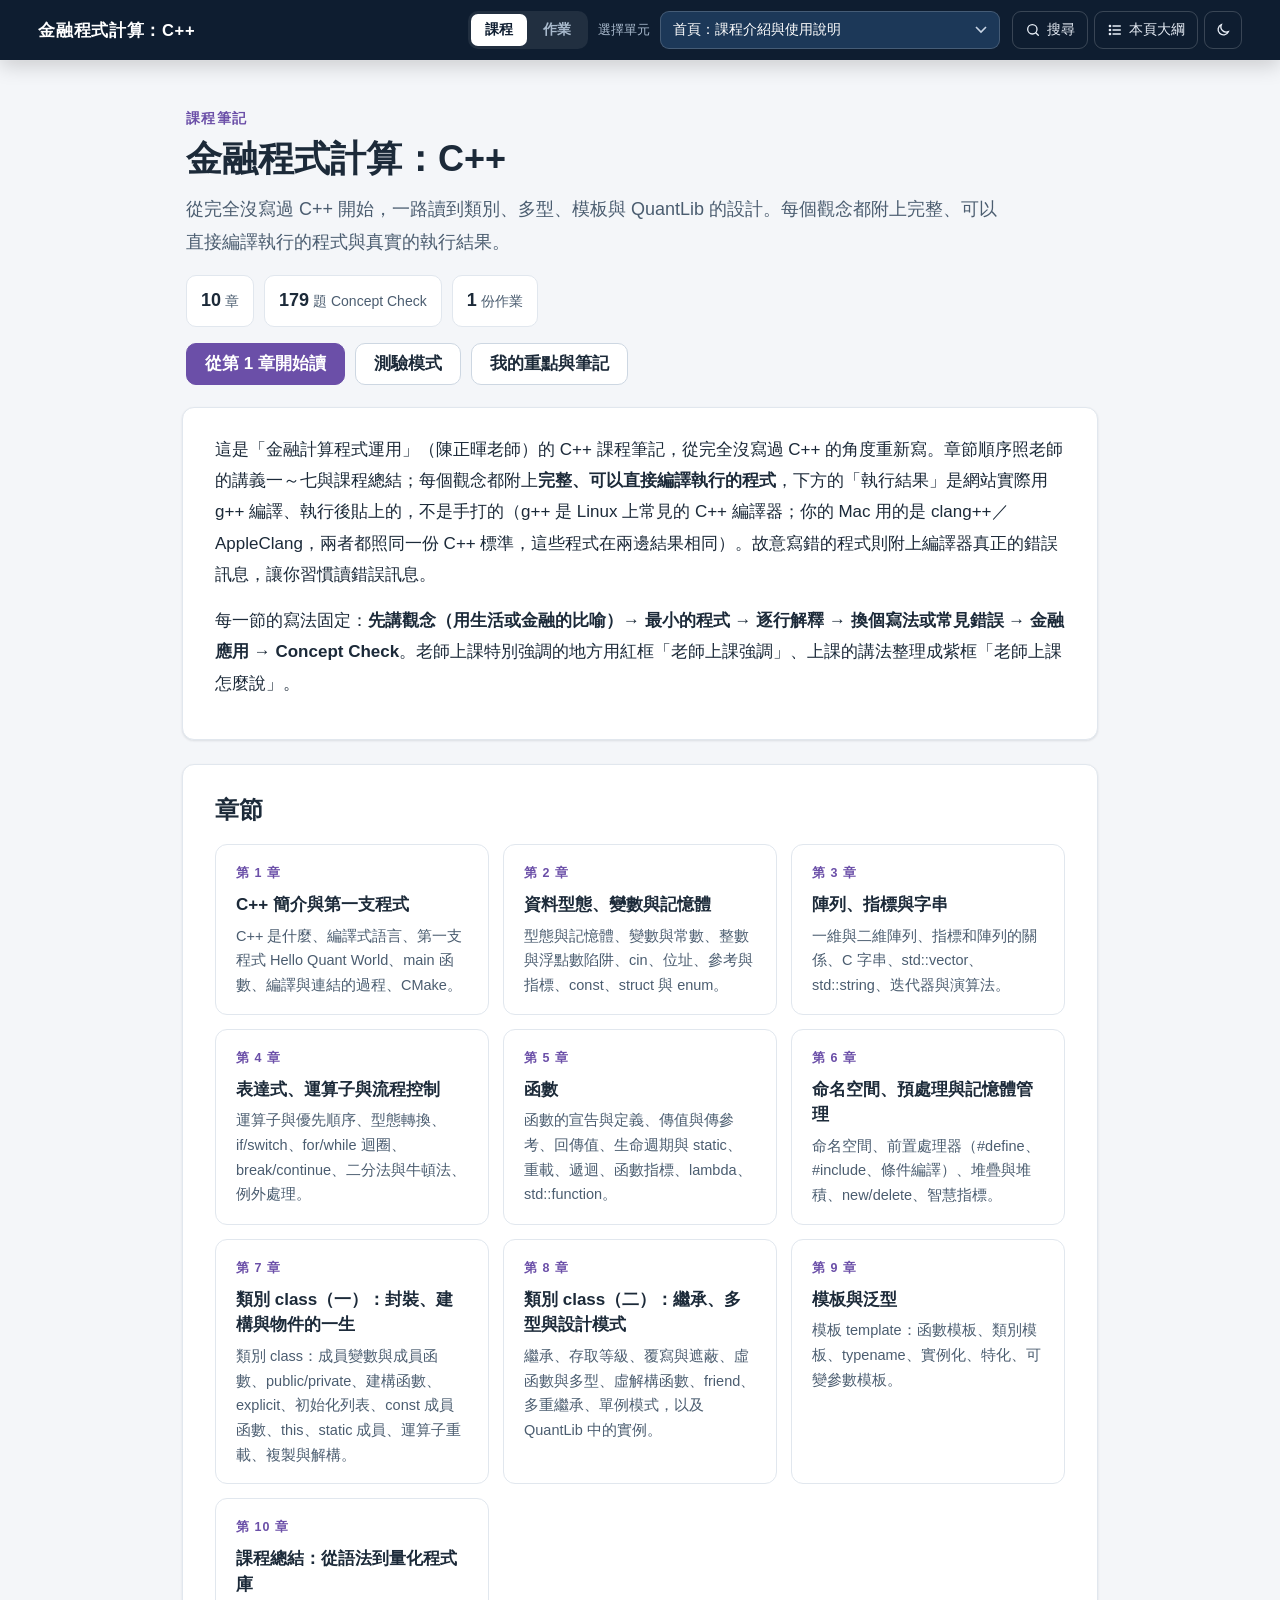
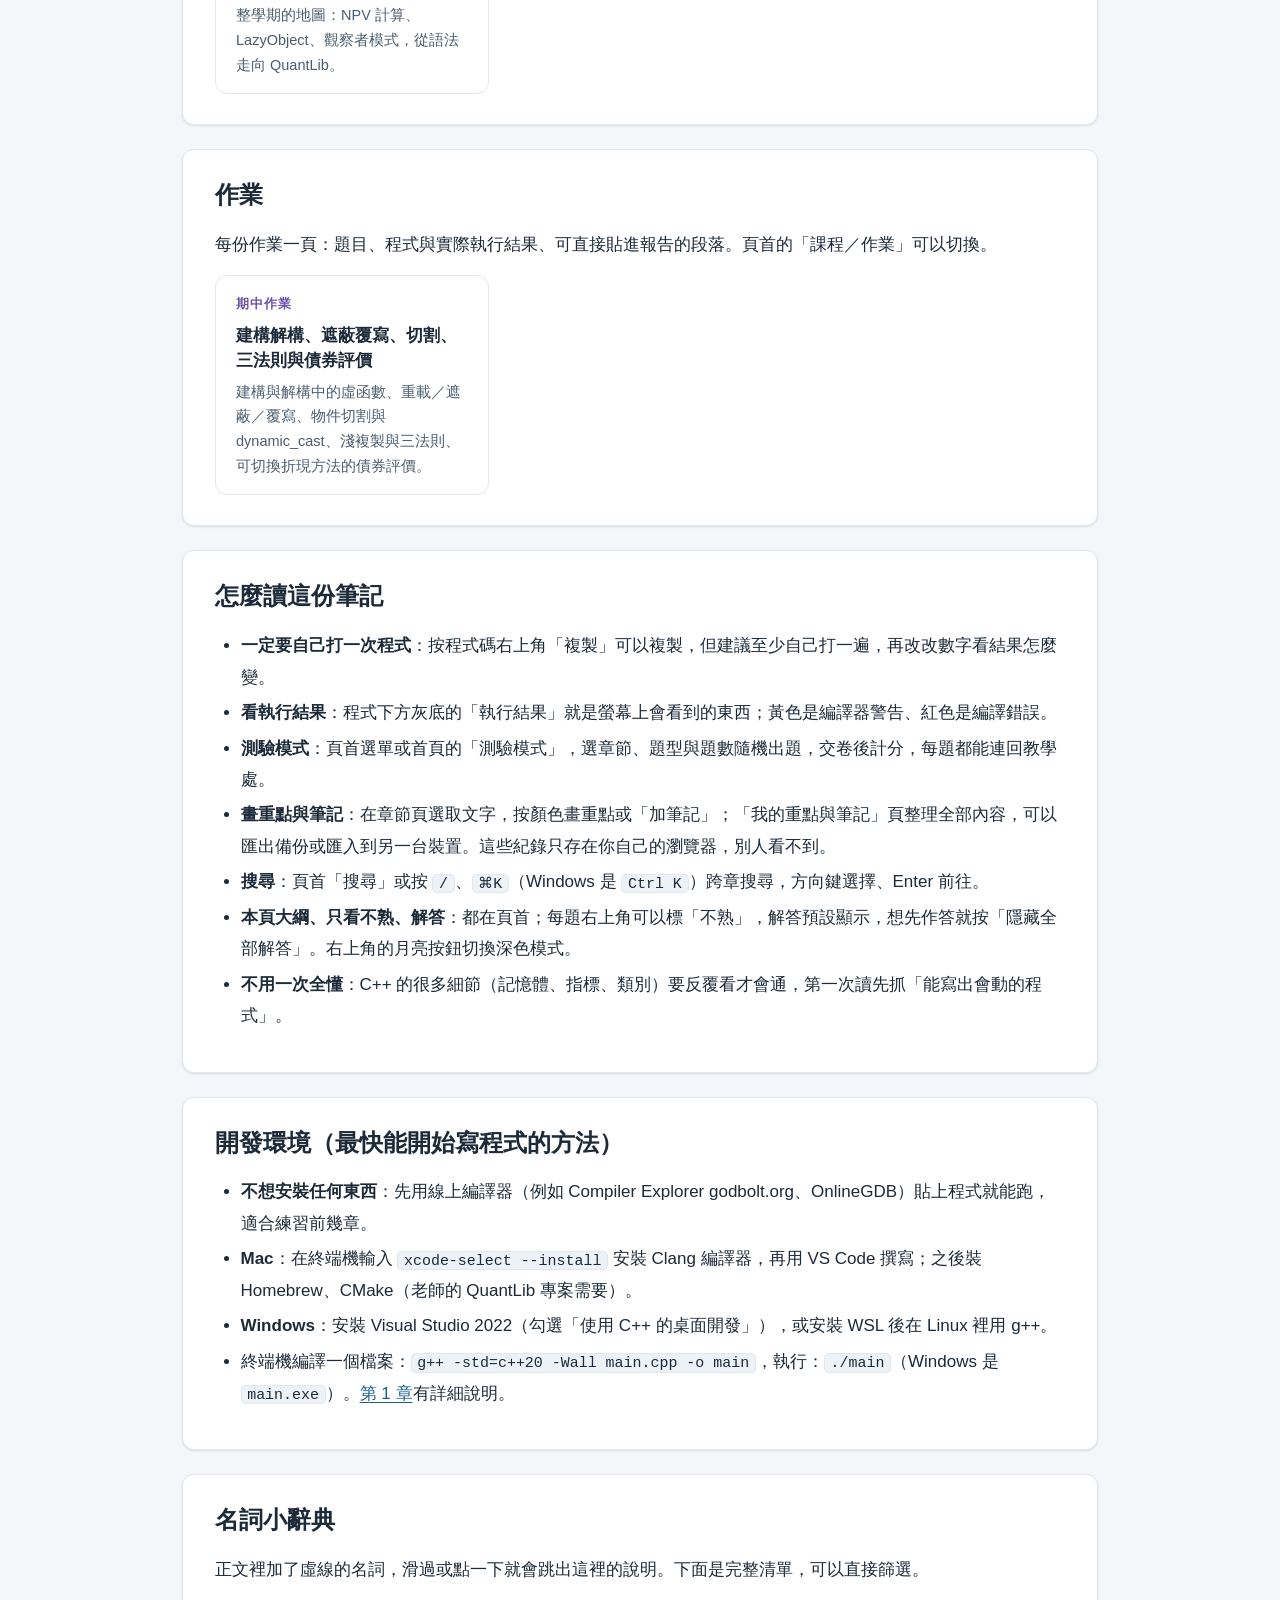
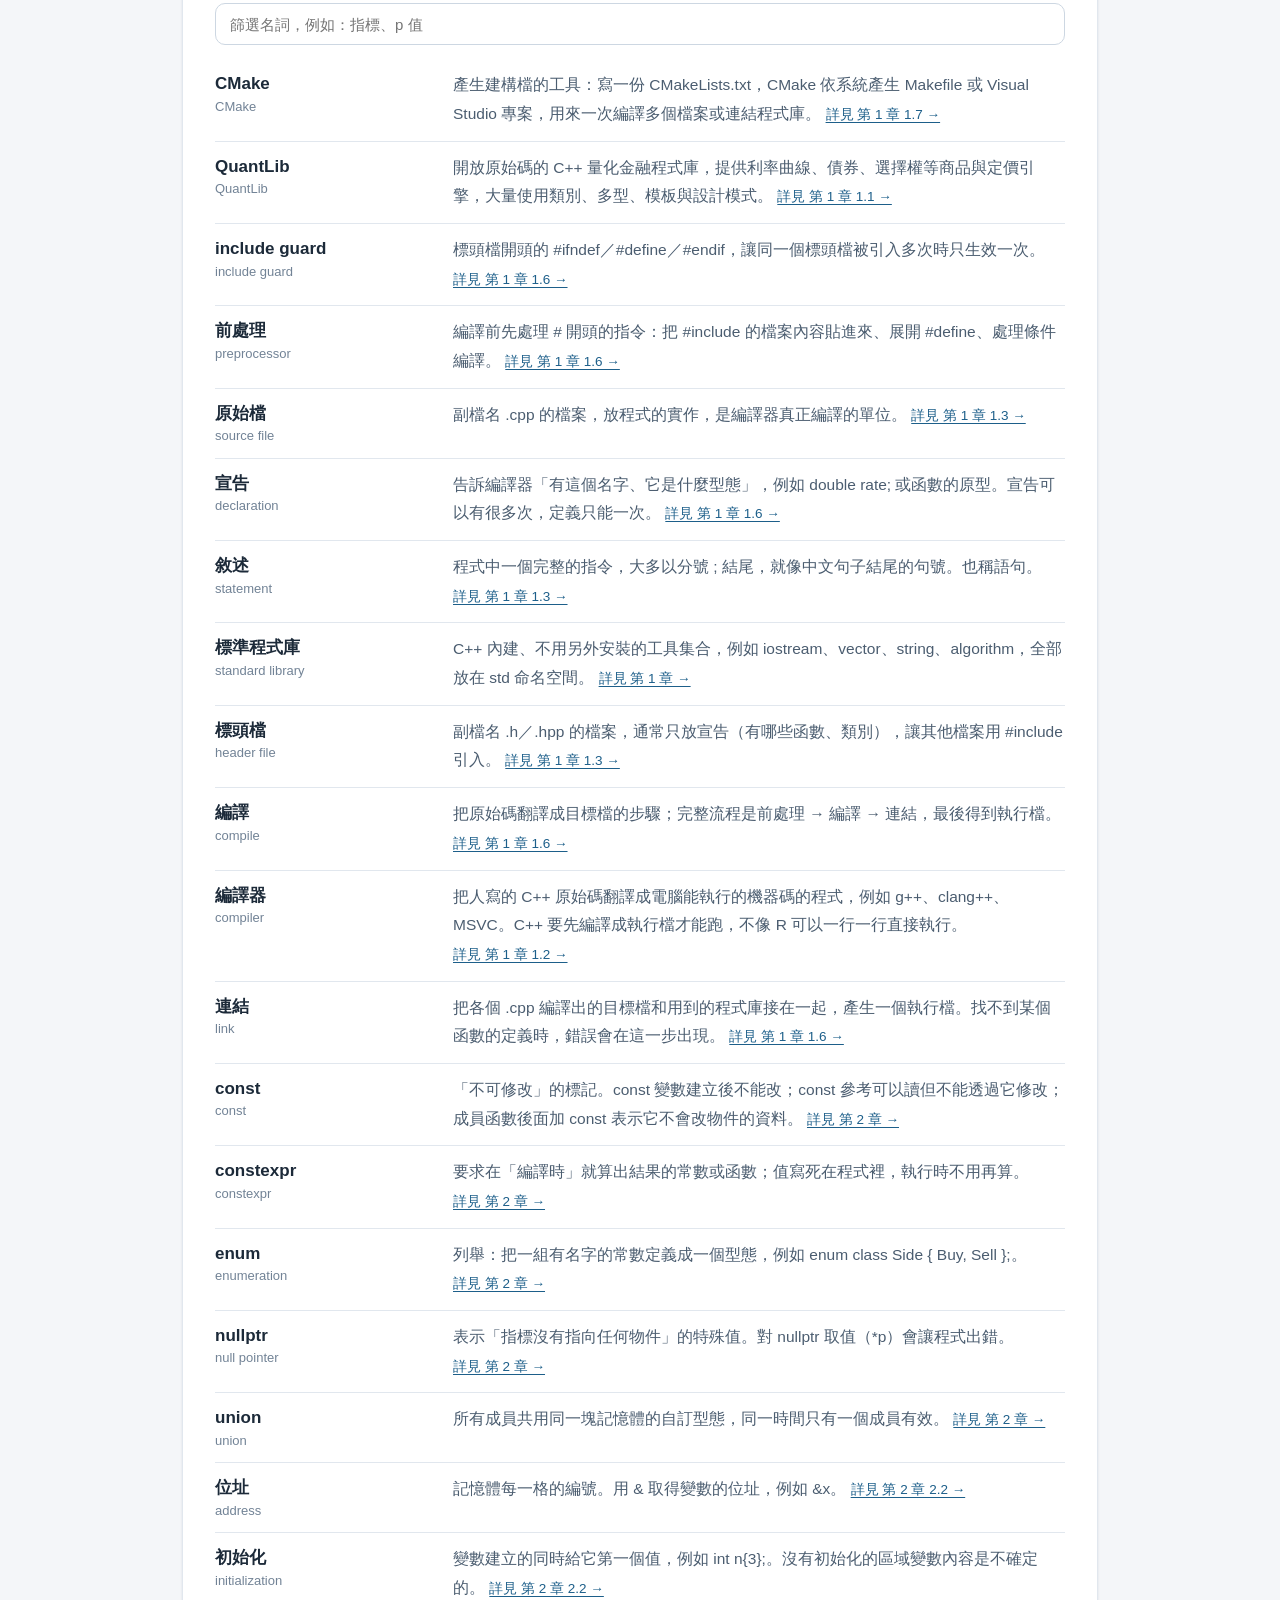
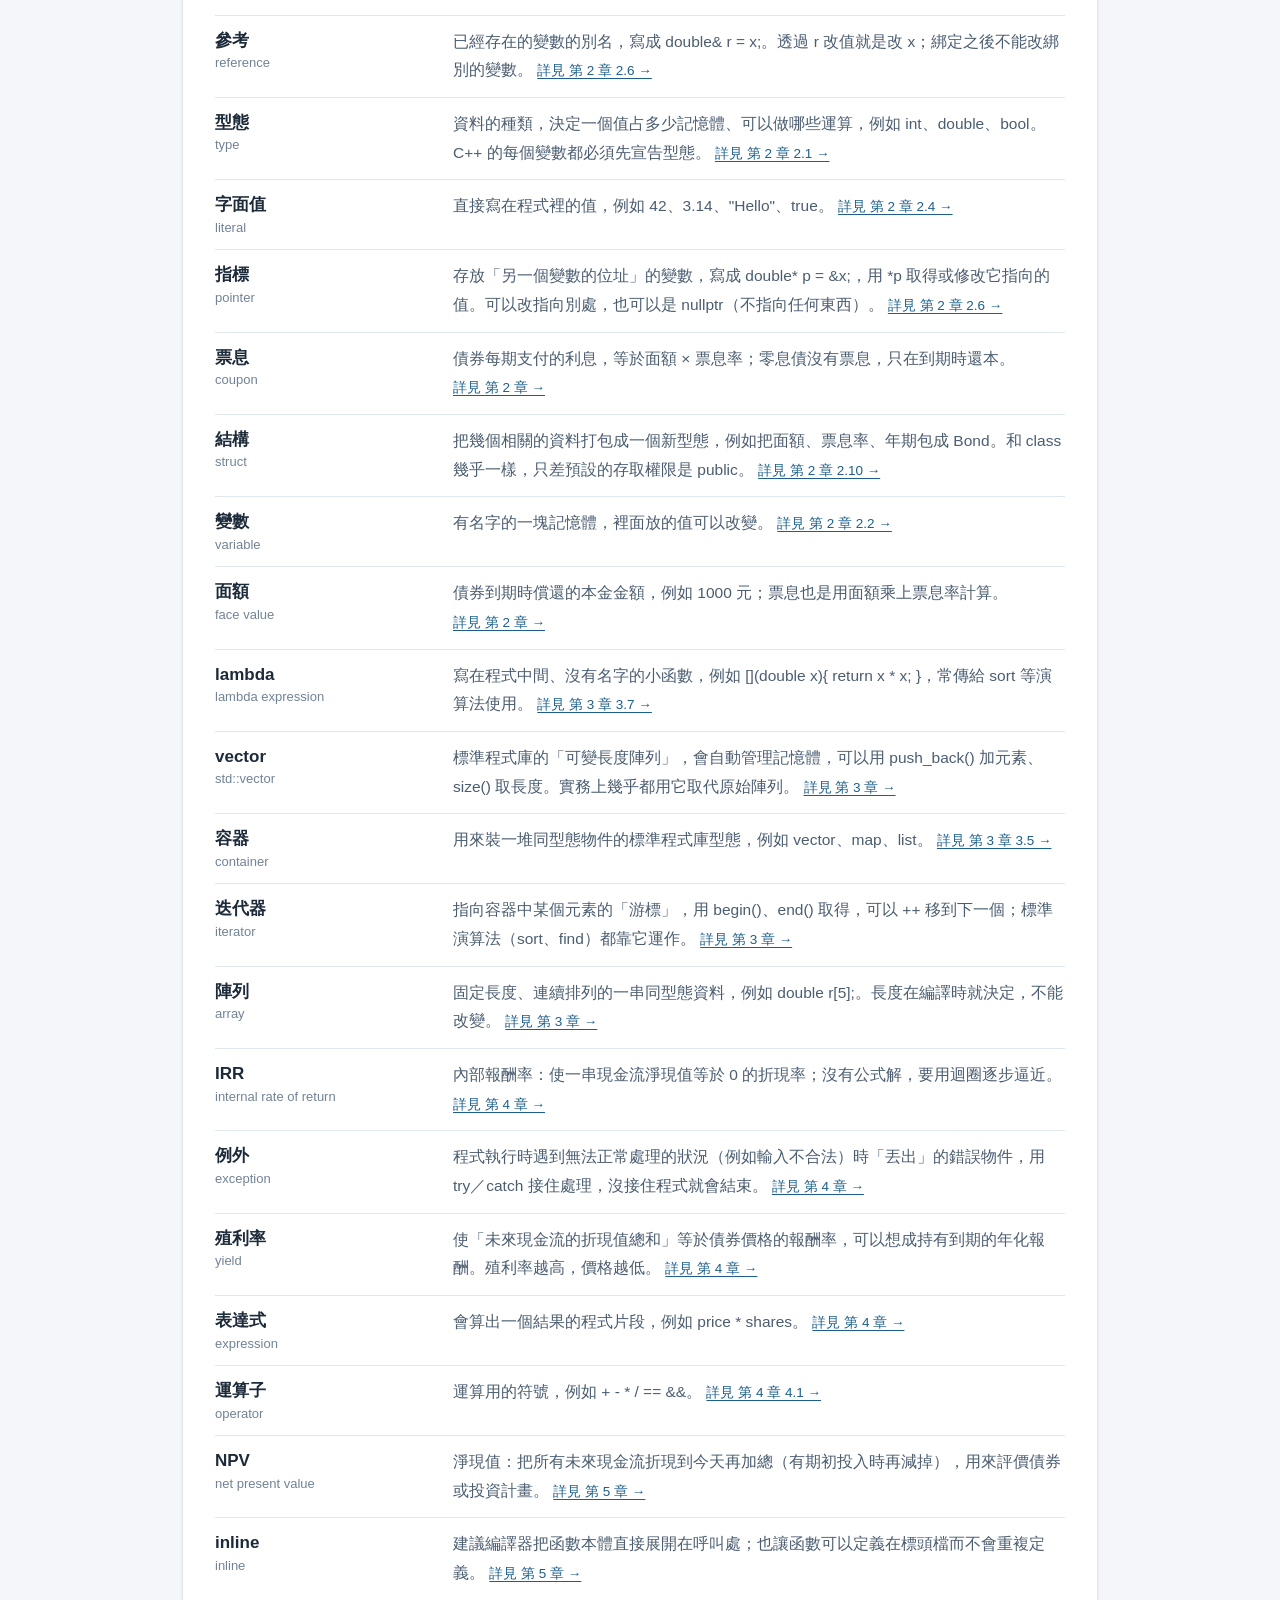
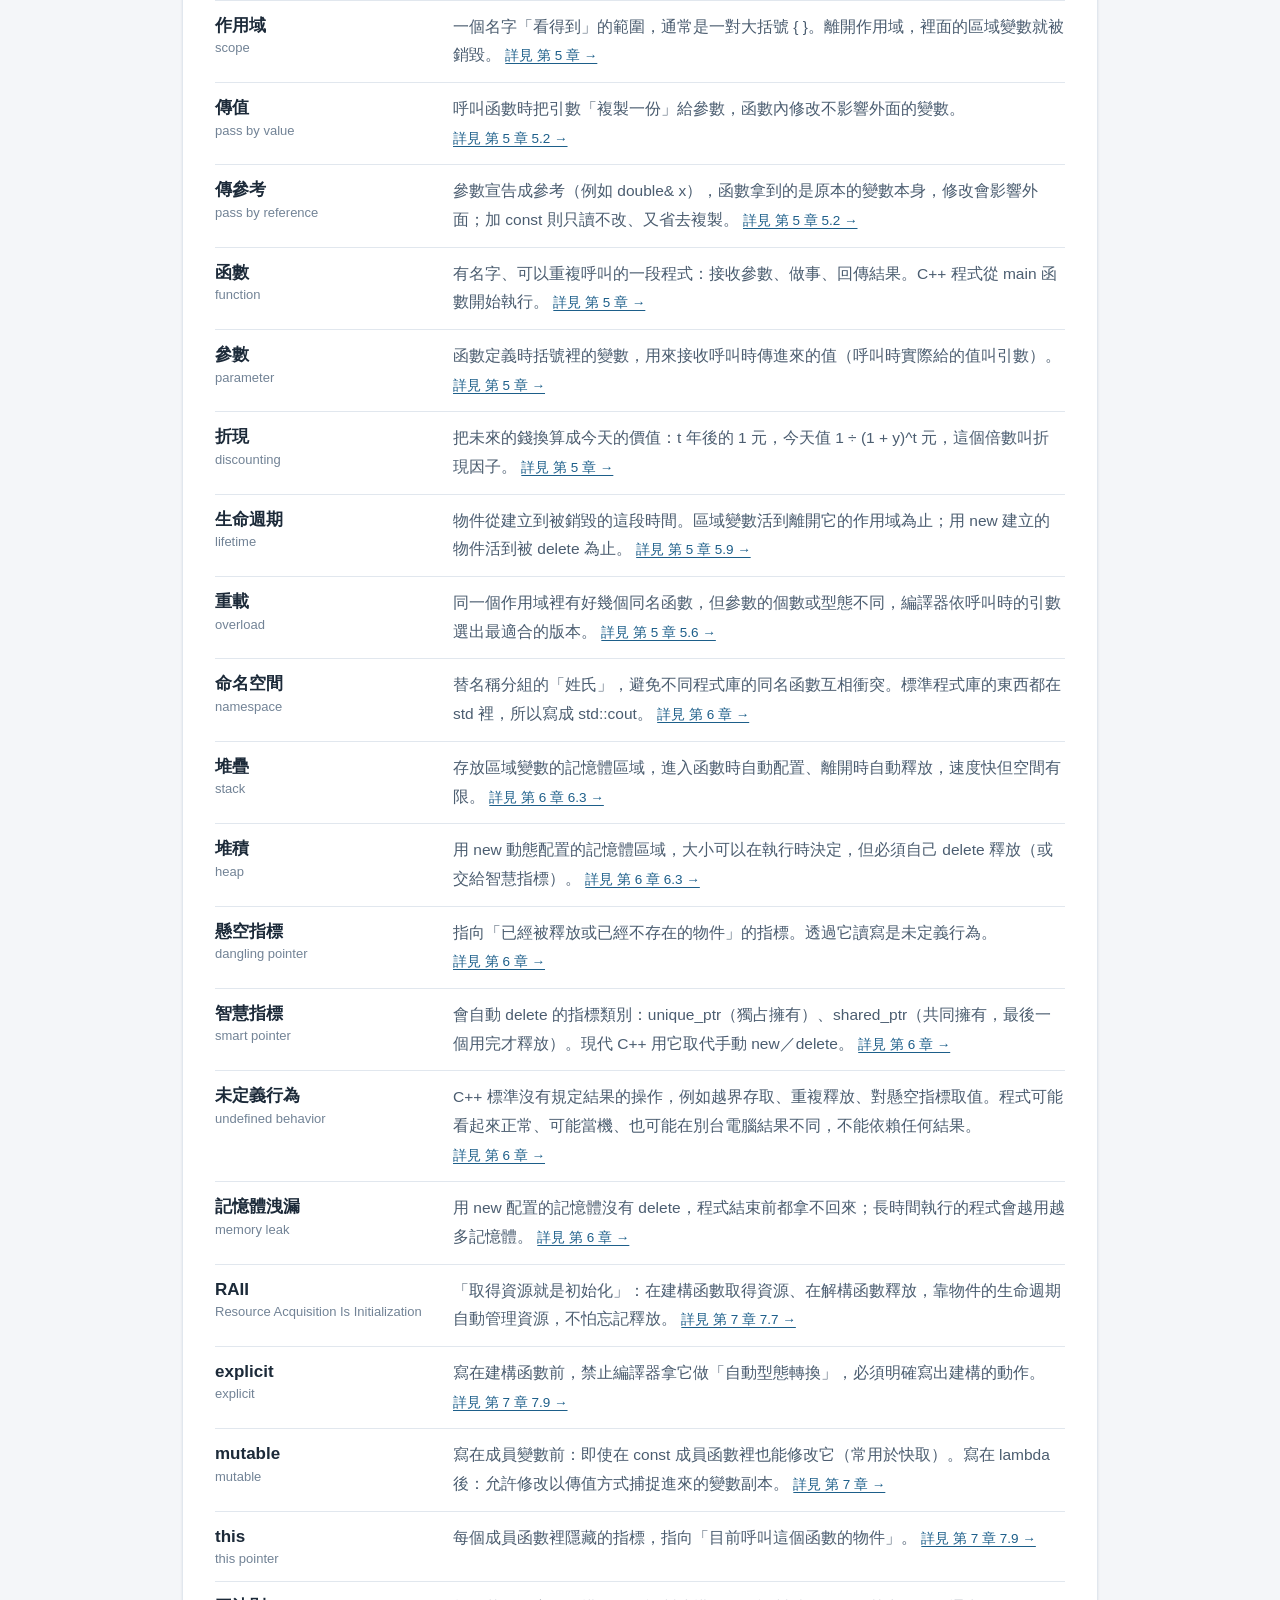
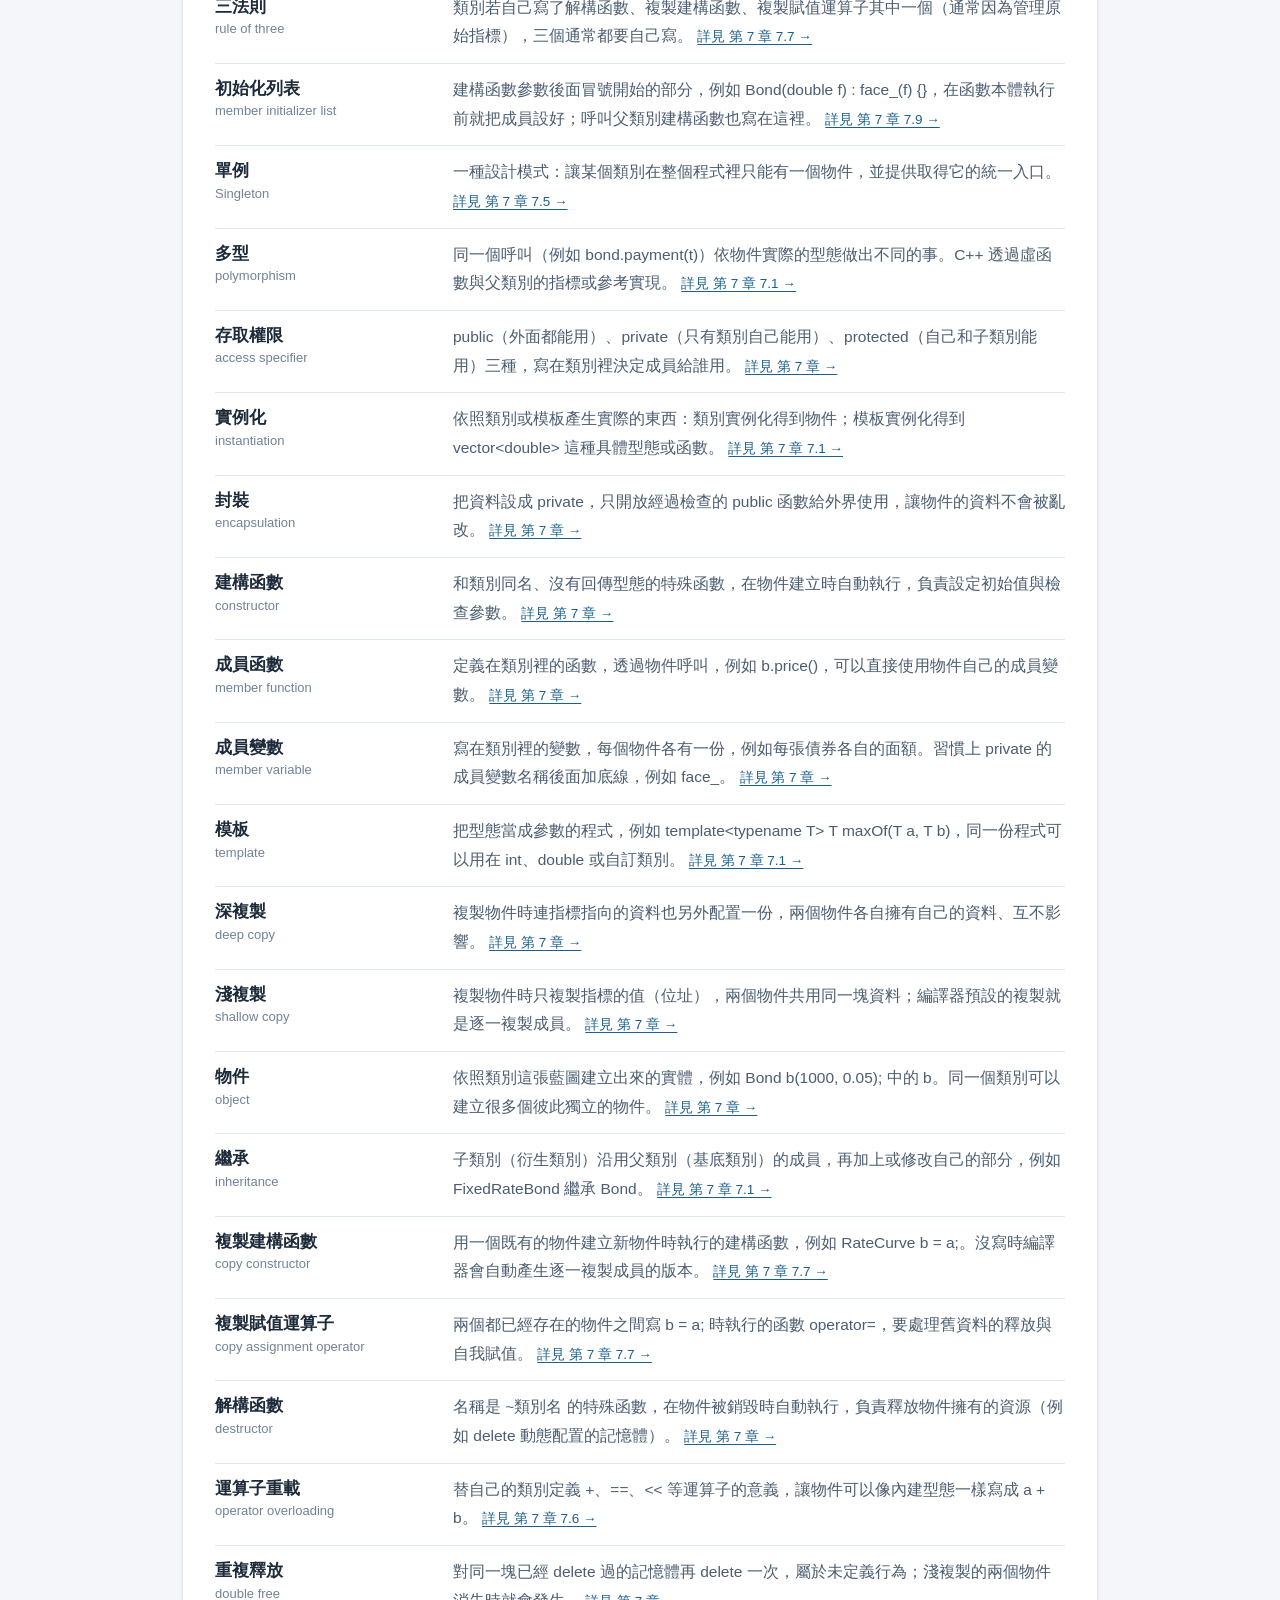
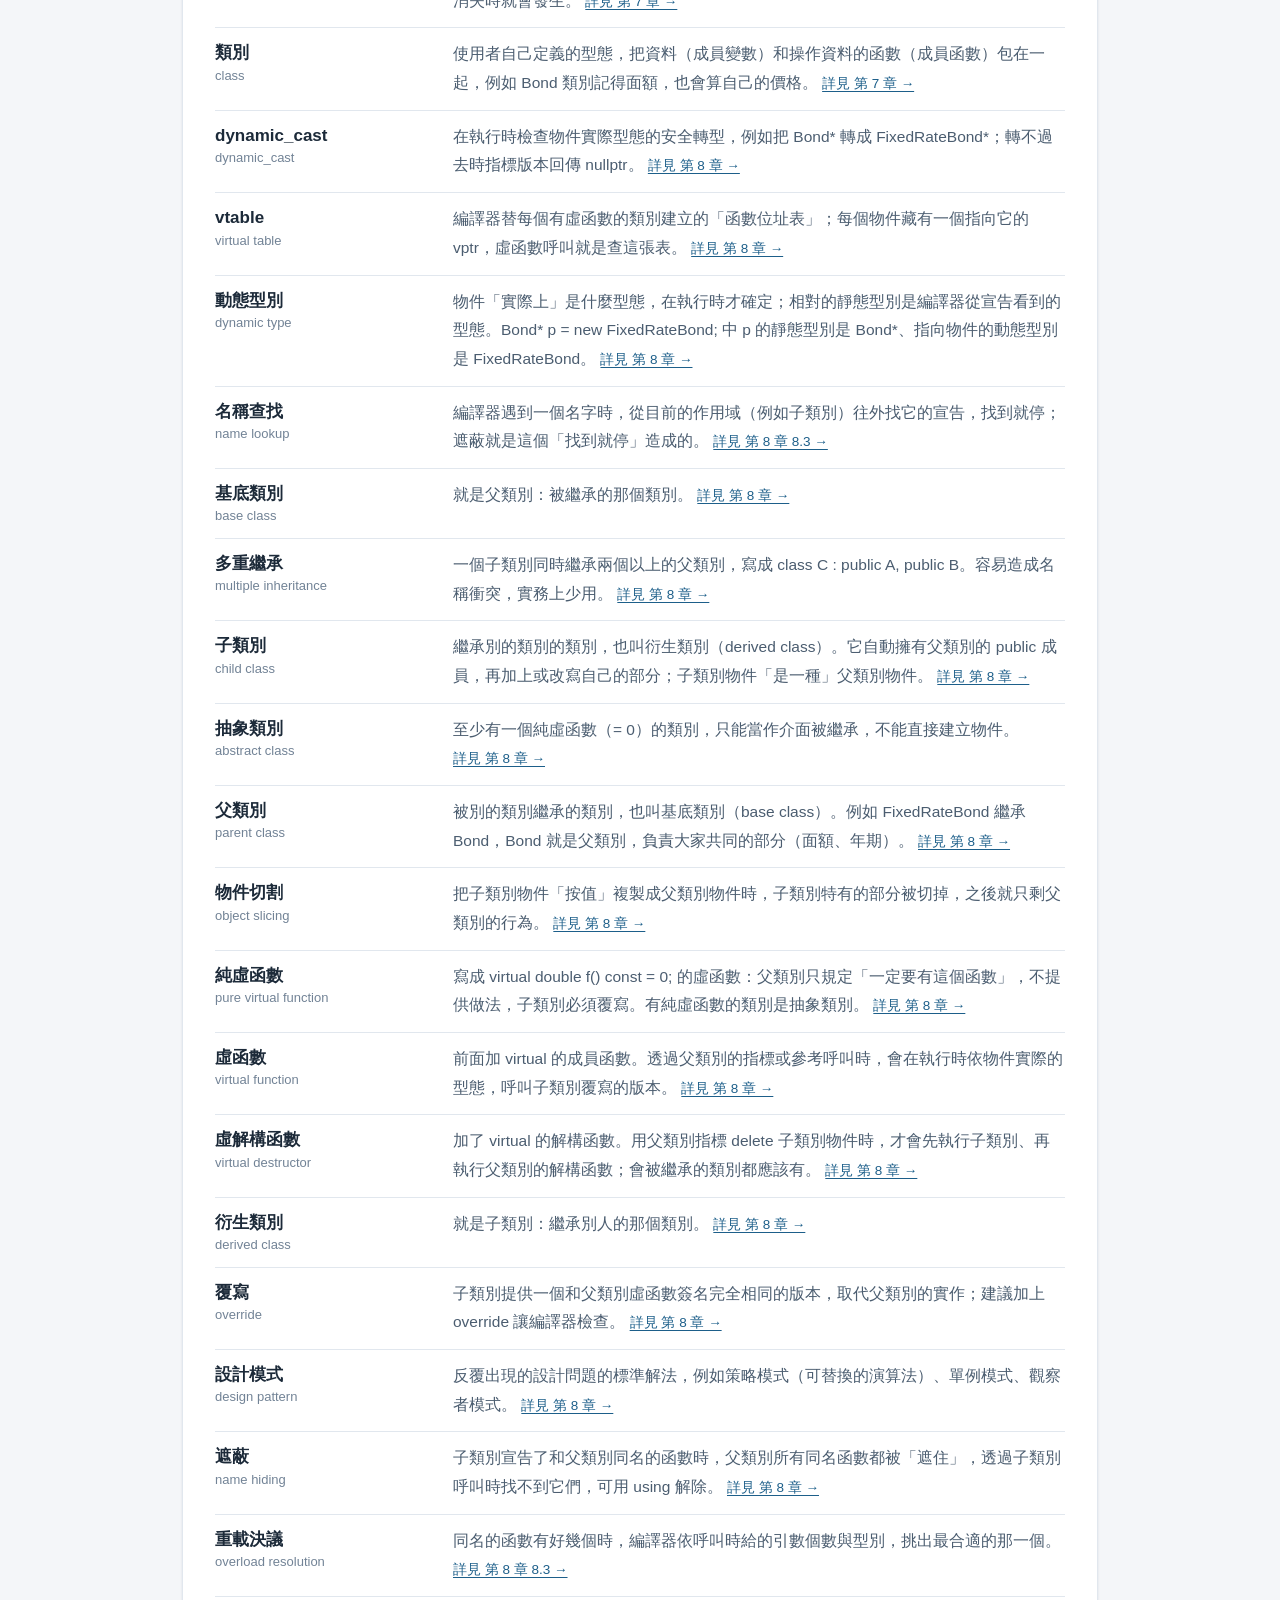
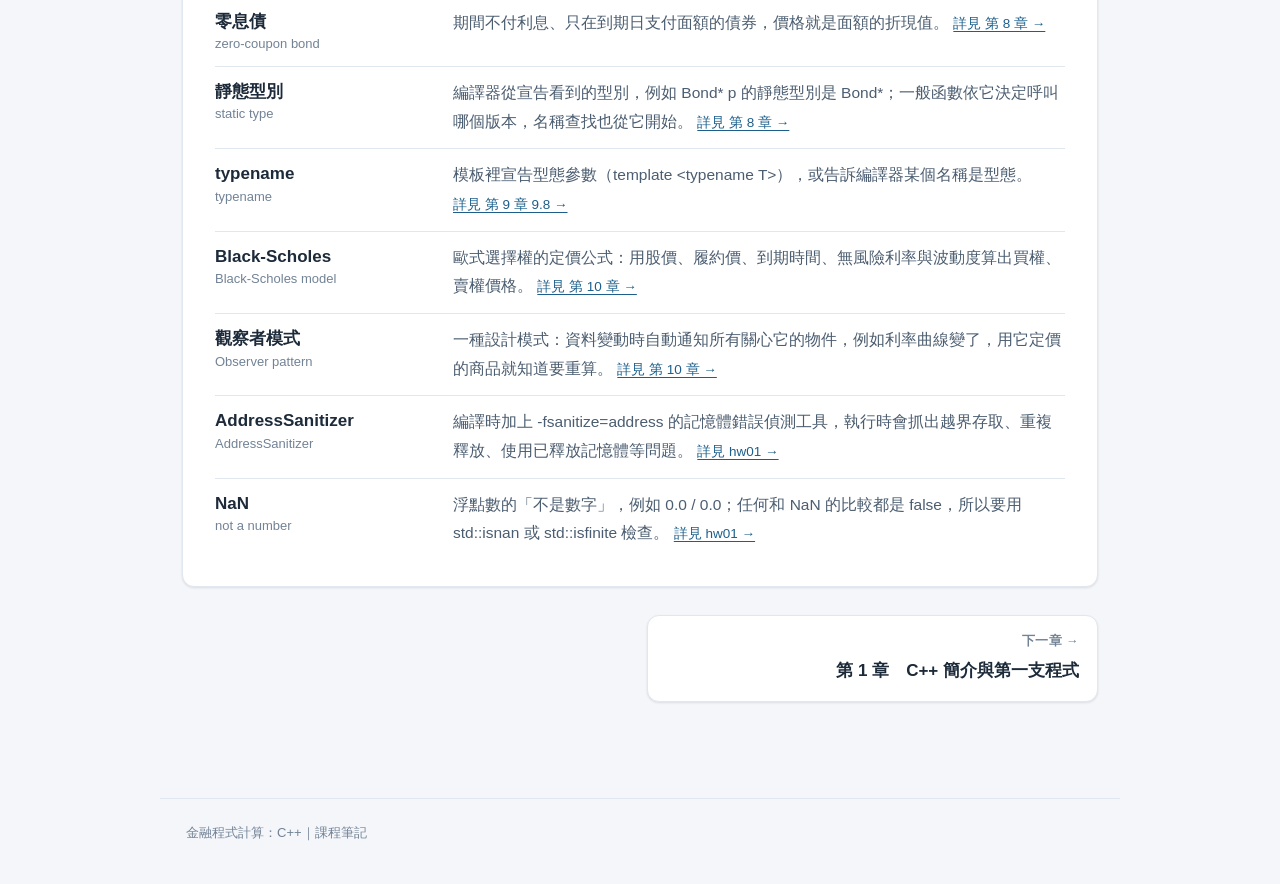
==== commit 7ec4d603: "long" ====
--- a/index.html
+++ b/index.html
@@ -35,13 +35,13 @@
 <li><b>不想安裝任何東西</b>：先用線上編譯器（例如 Compiler Explorer godbolt.org、OnlineGDB）貼上程式就能跑，適合練習前幾章。</li>
 <li><b>Mac</b>：在終端機輸入 <code>xcode-select --install</code> 安裝 Clang 編譯器，再用 VS Code 撰寫；之後裝 Homebrew、CMake（老師的 QuantLib 專案需要）。</li>
 <li><b>Windows</b>：安裝 Visual Studio 2022（勾選「使用 C++ 的桌面開發」），或安裝 WSL 後在 Linux 裡用 g++。</li>
-<li>終端機編譯一個檔案：<code>g++ -std=c++20 -Wall main.cpp -o main</code>，執行：<code>./main</code>（Windows 是 <code>main.exe</code>）。第 1 章有詳細說明。</li>
+<li>終端機編譯一個檔案：<code>g++ -std=c++20 -Wall main.cpp -o main</code>，執行：<code>./main</code>（Windows 是 <code>main.exe</code>）。<a class="xref" href="ch01.html">第 1 章</a>有詳細說明。</li>
 </ul></section>
 <section class="sec" id="glossary"><h2>名詞小辭典</h2><p>正文裡加了虛線的名詞，滑過或點一下就會跳出這裡的說明。下面是完整清單，可以直接篩選。</p><input class="gl-filter" type="search" placeholder="篩選名詞，例如：指標、p 值" aria-label="篩選名詞"><dl class="glossary"><div class="gl-row" id="gl-CMake"><dt>CMake<small>CMake</small></dt><dd>產生建構檔的工具：寫一份 CMakeLists.txt，CMake 依系統產生 Makefile 或 Visual Studio 專案，用來一次編譯多個檔案或連結程式庫。 <a href="ch01.html#s1-7">詳見 第 1 章 1.7 →</a></dd></div><div class="gl-row" id="gl-QuantLib"><dt>QuantLib<small>QuantLib</small></dt><dd>開放原始碼的 C++ 量化金融程式庫，提供利率曲線、債券、選擇權等商品與定價引擎，大量使用類別、多型、模板與設計模式。 <a href="ch01.html#s1-1">詳見 第 1 章 1.1 →</a></dd></div><div class="gl-row" id="gl-include guard"><dt>include guard<small>include guard</small></dt><dd>標頭檔開頭的 #ifndef／#define／#endif，讓同一個標頭檔被引入多次時只生效一次。 <a href="ch01.html#s1-6">詳見 第 1 章 1.6 →</a></dd></div><div class="gl-row" id="gl-前處理"><dt>前處理<small>preprocessor</small></dt><dd>編譯前先處理 # 開頭的指令：把 #include 的檔案內容貼進來、展開 #define、處理條件編譯。 <a href="ch01.html#s1-6">詳見 第 1 章 1.6 →</a></dd></div><div class="gl-row" id="gl-原始檔"><dt>原始檔<small>source file</small></dt><dd>副檔名 .cpp 的檔案，放程式的實作，是編譯器真正編譯的單位。 <a href="ch01.html#s1-3">詳見 第 1 章 1.3 →</a></dd></div><div class="gl-row" id="gl-宣告"><dt>宣告<small>declaration</small></dt><dd>告訴編譯器「有這個名字、它是什麼型態」，例如 double rate; 或函數的原型。宣告可以有很多次，定義只能一次。 <a href="ch01.html#s1-6">詳見 第 1 章 1.6 →</a></dd></div><div class="gl-row" id="gl-敘述"><dt>敘述<small>statement</small></dt><dd>程式中一個完整的指令，大多以分號 ; 結尾，就像中文句子結尾的句號。也稱語句。 <a href="ch01.html#s1-3">詳見 第 1 章 1.3 →</a></dd></div><div class="gl-row" id="gl-標準程式庫"><dt>標準程式庫<small>standard library</small></dt><dd>C++ 內建、不用另外安裝的工具集合，例如 iostream、vector、string、algorithm，全部放在 std 命名空間。 <a href="ch01.html">詳見 第 1 章 →</a></dd></div><div class="gl-row" id="gl-標頭檔"><dt>標頭檔<small>header file</small></dt><dd>副檔名 .h／.hpp 的檔案，通常只放宣告（有哪些函數、類別），讓其他檔案用 #include 引入。 <a href="ch01.html#s1-3">詳見 第 1 章 1.3 →</a></dd></div><div class="gl-row" id="gl-編譯"><dt>編譯<small>compile</small></dt><dd>把原始碼翻譯成目標檔的步驟；完整流程是前處理 → 編譯 → 連結，最後得到執行檔。 <a href="ch01.html#s1-6">詳見 第 1 章 1.6 →</a></dd></div><div class="gl-row" id="gl-編譯器"><dt>編譯器<small>compiler</small></dt><dd>把人寫的 C++ 原始碼翻譯成電腦能執行的機器碼的程式，例如 g++、clang++、MSVC。C++ 要先編譯成執行檔才能跑，不像 R 可以一行一行直接執行。 <a href="ch01.html#s1-2">詳見 第 1 章 1.2 →</a></dd></div><div class="gl-row" id="gl-連結"><dt>連結<small>link</small></dt><dd>把各個 .cpp 編譯出的目標檔和用到的程式庫接在一起，產生一個執行檔。找不到某個函數的定義時，錯誤會在這一步出現。 <a href="ch01.html#s1-6">詳見 第 1 章 1.6 →</a></dd></div><div class="gl-row" id="gl-const"><dt>const<small>const</small></dt><dd>「不可修改」的標記。const 變數建立後不能改；const 參考可以讀但不能透過它修改；成員函數後面加 const 表示它不會改物件的資料。 <a href="ch02.html">詳見 第 2 章 →</a></dd></div><div class="gl-row" id="gl-constexpr"><dt>constexpr<small>constexpr</small></dt><dd>要求在「編譯時」就算出結果的常數或函數；值寫死在程式裡，執行時不用再算。 <a href="ch02.html">詳見 第 2 章 →</a></dd></div><div class="gl-row" id="gl-enum"><dt>enum<small>enumeration</small></dt><dd>列舉：把一組有名字的常數定義成一個型態，例如 enum class Side { Buy, Sell };。 <a href="ch02.html">詳見 第 2 章 →</a></dd></div><div class="gl-row" id="gl-nullptr"><dt>nullptr<small>null pointer</small></dt><dd>表示「指標沒有指向任何物件」的特殊值。對 nullptr 取值（*p）會讓程式出錯。 <a href="ch02.html">詳見 第 2 章 →</a></dd></div><div class="gl-row" id="gl-union"><dt>union<small>union</small></dt><dd>所有成員共用同一塊記憶體的自訂型態，同一時間只有一個成員有效。 <a href="ch02.html">詳見 第 2 章 →</a></dd></div><div class="gl-row" id="gl-位址"><dt>位址<small>address</small></dt><dd>記憶體每一格的編號。用 &amp; 取得變數的位址，例如 &amp;x。 <a href="ch02.html#s2-2">詳見 第 2 章 2.2 →</a></dd></div><div class="gl-row" id="gl-初始化"><dt>初始化<small>initialization</small></dt><dd>變數建立的同時給它第一個值，例如 int n{3};。沒有初始化的區域變數內容是不確定的。 <a href="ch02.html#s2-2">詳見 第 2 章 2.2 →</a></dd></div><div class="gl-row" id="gl-參考"><dt>參考<small>reference</small></dt><dd>已經存在的變數的別名，寫成 double&amp; r = x;。透過 r 改值就是改 x；綁定之後不能改綁別的變數。 <a href="ch02.html#s2-6">詳見 第 2 章 2.6 →</a></dd></div><div class="gl-row" id="gl-型態"><dt>型態<small>type</small></dt><dd>資料的種類，決定一個值占多少記憶體、可以做哪些運算，例如 int、double、bool。C++ 的每個變數都必須先宣告型態。 <a href="ch02.html#s2-1">詳見 第 2 章 2.1 →</a></dd></div><div class="gl-row" id="gl-字面值"><dt>字面值<small>literal</small></dt><dd>直接寫在程式裡的值，例如 42、3.14、&quot;Hello&quot;、true。 <a href="ch02.html#s2-4">詳見 第 2 章 2.4 →</a></dd></div><div class="gl-row" id="gl-指標"><dt>指標<small>pointer</small></dt><dd>存放「另一個變數的位址」的變數，寫成 double* p = &amp;x;，用 *p 取得或修改它指向的值。可以改指向別處，也可以是 nullptr（不指向任何東西）。 <a href="ch02.html#s2-6">詳見 第 2 章 2.6 →</a></dd></div><div class="gl-row" id="gl-票息"><dt>票息<small>coupon</small></dt><dd>債券每期支付的利息，等於面額 × 票息率；零息債沒有票息，只在到期時還本。 <a href="ch02.html">詳見 第 2 章 →</a></dd></div><div class="gl-row" id="gl-結構"><dt>結構<small>struct</small></dt><dd>把幾個相關的資料打包成一個新型態，例如把面額、票息率、年期包成 Bond。和 class 幾乎一樣，只差預設的存取權限是 public。 <a href="ch02.html#s2-10">詳見 第 2 章 2.10 →</a></dd></div><div class="gl-row" id="gl-變數"><dt>變數<small>variable</small></dt><dd>有名字的一塊記憶體，裡面放的值可以改變。 <a href="ch02.html#s2-2">詳見 第 2 章 2.2 →</a></dd></div><div class="gl-row" id="gl-面額"><dt>面額<small>face value</small></dt><dd>債券到期時償還的本金金額，例如 1000 元；票息也是用面額乘上票息率計算。 <a href="ch02.html">詳見 第 2 章 →</a></dd></div><div class="gl-row" id="gl-lambda"><dt>lambda<small>lambda expression</small></dt><dd>寫在程式中間、沒有名字的小函數，例如 [](double x){ return x * x; }，常傳給 sort 等演算法使用。 <a href="ch03.html#s3-7">詳見 第 3 章 3.7 →</a></dd></div><div class="gl-row" id="gl-vector"><dt>vector<small>std::vector</small></dt><dd>標準程式庫的「可變長度陣列」，會自動管理記憶體，可以用 push_back() 加元素、size() 取長度。實務上幾乎都用它取代原始陣列。 <a href="ch03.html">詳見 第 3 章 →</a></dd></div><div class="gl-row" id="gl-容器"><dt>容器<small>container</small></dt><dd>用來裝一堆同型態物件的標準程式庫型態，例如 vector、map、list。 <a href="ch03.html#s3-5">詳見 第 3 章 3.5 →</a></dd></div><div class="gl-row" id="gl-迭代器"><dt>迭代器<small>iterator</small></dt><dd>指向容器中某個元素的「游標」，用 begin()、end() 取得，可以 ++ 移到下一個；標準演算法（sort、find）都靠它運作。 <a href="ch03.html">詳見 第 3 章 →</a></dd></div><div class="gl-row" id="gl-陣列"><dt>陣列<small>array</small></dt><dd>固定長度、連續排列的一串同型態資料，例如 double r[5];。長度在編譯時就決定，不能改變。 <a href="ch03.html">詳見 第 3 章 →</a></dd></div><div class="gl-row" id="gl-IRR"><dt>IRR<small>internal rate of return</small></dt><dd>內部報酬率：使一串現金流淨現值等於 0 的折現率；沒有公式解，要用迴圈逐步逼近。 <a href="ch04.html">詳見 第 4 章 →</a></dd></div><div class="gl-row" id="gl-例外"><dt>例外<small>exception</small></dt><dd>程式執行時遇到無法正常處理的狀況（例如輸入不合法）時「丟出」的錯誤物件，用 try／catch 接住處理，沒接住程式就會結束。 <a href="ch04.html">詳見 第 4 章 →</a></dd></div><div class="gl-row" id="gl-殖利率"><dt>殖利率<small>yield</small></dt><dd>使「未來現金流的折現值總和」等於債券價格的報酬率，可以想成持有到期的年化報酬。殖利率越高，價格越低。 <a href="ch04.html">詳見 第 4 章 →</a></dd></div><div class="gl-row" id="gl-表達式"><dt>表達式<small>expression</small></dt><dd>會算出一個結果的程式片段，例如 price * shares。 <a href="ch04.html">詳見 第 4 章 →</a></dd></div><div class="gl-row" id="gl-運算子"><dt>運算子<small>operator</small></dt><dd>運算用的符號，例如 + - * / == &amp;&amp;。 <a href="ch04.html#s4-1">詳見 第 4 章 4.1 →</a></dd></div><div class="gl-row" id="gl-NPV"><dt>NPV<small>net present value</small></dt><dd>淨現值：把所有未來現金流折現到今天再加總（有期初投入時再減掉），用來評價債券或投資計畫。 <a href="ch05.html">詳見 第 5 章 →</a></dd></div><div class="gl-row" id="gl-inline"><dt>inline<small>inline</small></dt><dd>建議編譯器把函數本體直接展開在呼叫處；也讓函數可以定義在標頭檔而不會重複定義。 <a href="ch05.html">詳見 第 5 章 →</a></dd></div><div class="gl-row" id="gl-作用域"><dt>作用域<small>scope</small></dt><dd>一個名字「看得到」的範圍，通常是一對大括號 { }。離開作用域，裡面的區域變數就被銷毀。 <a href="ch05.html">詳見 第 5 章 →</a></dd></div><div class="gl-row" id="gl-傳值"><dt>傳值<small>pass by value</small></dt><dd>呼叫函數時把引數「複製一份」給參數，函數內修改不影響外面的變數。 <a href="ch05.html#s5-2">詳見 第 5 章 5.2 →</a></dd></div><div class="gl-row" id="gl-傳參考"><dt>傳參考<small>pass by reference</small></dt><dd>參數宣告成參考（例如 double&amp; x），函數拿到的是原本的變數本身，修改會影響外面；加 const 則只讀不改、又省去複製。 <a href="ch05.html#s5-2">詳見 第 5 章 5.2 →</a></dd></div><div class="gl-row" id="gl-函數"><dt>函數<small>function</small></dt><dd>有名字、可以重複呼叫的一段程式：接收參數、做事、回傳結果。C++ 程式從 main 函數開始執行。 <a href="ch05.html">詳見 第 5 章 →</a></dd></div><div class="gl-row" id="gl-參數"><dt>參數<small>parameter</small></dt><dd>函數定義時括號裡的變數，用來接收呼叫時傳進來的值（呼叫時實際給的值叫引數）。 <a href="ch05.html">詳見 第 5 章 →</a></dd></div><div class="gl-row" id="gl-折現"><dt>折現<small>discounting</small></dt><dd>把未來的錢換算成今天的價值：t 年後的 1 元，今天值 1 ÷ (1 + y)^t 元，這個倍數叫折現因子。 <a href="ch05.html">詳見 第 5 章 →</a></dd></div><div class="gl-row" id="gl-生命週期"><dt>生命週期<small>lifetime</small></dt><dd>物件從建立到被銷毀的這段時間。區域變數活到離開它的作用域為止；用 new 建立的物件活到被 delete 為止。 <a href="ch05.html#s5-9">詳見 第 5 章 5.9 →</a></dd></div><div class="gl-row" id="gl-重載"><dt>重載<small>overload</small></dt><dd>同一個作用域裡有好幾個同名函數，但參數的個數或型態不同，編譯器依呼叫時的引數選出最適合的版本。 <a href="ch05.html#s5-6">詳見 第 5 章 5.6 →</a></dd></div><div class="gl-row" id="gl-命名空間"><dt>命名空間<small>namespace</small></dt><dd>替名稱分組的「姓氏」，避免不同程式庫的同名函數互相衝突。標準程式庫的東西都在 std 裡，所以寫成 std::cout。 <a href="ch06.html">詳見 第 6 章 →</a></dd></div><div class="gl-row" id="gl-堆疊"><dt>堆疊<small>stack</small></dt><dd>存放區域變數的記憶體區域，進入函數時自動配置、離開時自動釋放，速度快但空間有限。 <a href="ch06.html#s6-3">詳見 第 6 章 6.3 →</a></dd></div><div class="gl-row" id="gl-堆積"><dt>堆積<small>heap</small></dt><dd>用 new 動態配置的記憶體區域，大小可以在執行時決定，但必須自己 delete 釋放（或交給智慧指標）。 <a href="ch06.html#s6-3">詳見 第 6 章 6.3 →</a></dd></div><div class="gl-row" id="gl-懸空指標"><dt>懸空指標<small>dangling pointer</small></dt><dd>指向「已經被釋放或已經不存在的物件」的指標。透過它讀寫是未定義行為。 <a href="ch06.html">詳見 第 6 章 →</a></dd></div><div class="gl-row" id="gl-智慧指標"><dt>智慧指標<small>smart pointer</small></dt><dd>會自動 delete 的指標類別：unique_ptr（獨占擁有）、shared_ptr（共同擁有，最後一個用完才釋放）。現代 C++ 用它取代手動 new／delete。 <a href="ch06.html">詳見 第 6 章 →</a></dd></div><div class="gl-row" id="gl-未定義行為"><dt>未定義行為<small>undefined behavior</small></dt><dd>C++ 標準沒有規定結果的操作，例如越界存取、重複釋放、對懸空指標取值。程式可能看起來正常、可能當機、也可能在別台電腦結果不同，不能依賴任何結果。 <a href="ch06.html">詳見 第 6 章 →</a></dd></div><div class="gl-row" id="gl-記憶體洩漏"><dt>記憶體洩漏<small>memory leak</small></dt><dd>用 new 配置的記憶體沒有 delete，程式結束前都拿不回來；長時間執行的程式會越用越多記憶體。 <a href="ch06.html">詳見 第 6 章 →</a></dd></div><div class="gl-row" id="gl-RAII"><dt>RAII<small>Resource Acquisition Is Initialization</small></dt><dd>「取得資源就是初始化」：在建構函數取得資源、在解構函數釋放，靠物件的生命週期自動管理資源，不怕忘記釋放。 <a href="ch07.html#s7-7">詳見 第 7 章 7.7 →</a></dd></div><div class="gl-row" id="gl-explicit"><dt>explicit<small>explicit</small></dt><dd>寫在建構函數前，禁止編譯器拿它做「自動型態轉換」，必須明確寫出建構的動作。 <a href="ch07.html#s7-9">詳見 第 7 章 7.9 →</a></dd></div><div class="gl-row" id="gl-mutable"><dt>mutable<small>mutable</small></dt><dd>寫在成員變數前：即使在 const 成員函數裡也能修改它（常用於快取）。寫在 lambda 後：允許修改以傳值方式捕捉進來的變數副本。 <a href="ch07.html">詳見 第 7 章 →</a></dd></div><div class="gl-row" id="gl-this"><dt>this<small>this pointer</small></dt><dd>每個成員函數裡隱藏的指標，指向「目前呼叫這個函數的物件」。 <a href="ch07.html#s7-9">詳見 第 7 章 7.9 →</a></dd></div><div class="gl-row" id="gl-三法則"><dt>三法則<small>rule of three</small></dt><dd>類別若自己寫了解構函數、複製建構函數、複製賦值運算子其中一個（通常因為管理原始指標），三個通常都要自己寫。 <a href="ch07.html#s7-7">詳見 第 7 章 7.7 →</a></dd></div><div class="gl-row" id="gl-初始化列表"><dt>初始化列表<small>member initializer list</small></dt><dd>建構函數參數後面冒號開始的部分，例如 Bond(double f) : face_(f) {}，在函數本體執行前就把成員設好；呼叫父類別建構函數也寫在這裡。 <a href="ch07.html#s7-9">詳見 第 7 章 7.9 →</a></dd></div><div class="gl-row" id="gl-單例"><dt>單例<small>Singleton</small></dt><dd>一種設計模式：讓某個類別在整個程式裡只能有一個物件，並提供取得它的統一入口。 <a href="ch07.html#s7-5">詳見 第 7 章 7.5 →</a></dd></div><div class="gl-row" id="gl-多型"><dt>多型<small>polymorphism</small></dt><dd>同一個呼叫（例如 bond.payment(t)）依物件實際的型態做出不同的事。C++ 透過虛函數與父類別的指標或參考實現。 <a href="ch07.html#s7-1">詳見 第 7 章 7.1 →</a></dd></div><div class="gl-row" id="gl-存取權限"><dt>存取權限<small>access specifier</small></dt><dd>public（外面都能用）、private（只有類別自己能用）、protected（自己和子類別能用）三種，寫在類別裡決定成員給誰用。 <a href="ch07.html">詳見 第 7 章 →</a></dd></div><div class="gl-row" id="gl-實例化"><dt>實例化<small>instantiation</small></dt><dd>依照類別或模板產生實際的東西：類別實例化得到物件；模板實例化得到 vector&lt;double&gt; 這種具體型態或函數。 <a href="ch07.html#s7-1">詳見 第 7 章 7.1 →</a></dd></div><div class="gl-row" id="gl-封裝"><dt>封裝<small>encapsulation</small></dt><dd>把資料設成 private，只開放經過檢查的 public 函數給外界使用，讓物件的資料不會被亂改。 <a href="ch07.html">詳見 第 7 章 →</a></dd></div><div class="gl-row" id="gl-建構函數"><dt>建構函數<small>constructor</small></dt><dd>和類別同名、沒有回傳型態的特殊函數，在物件建立時自動執行，負責設定初始值與檢查參數。 <a href="ch07.html">詳見 第 7 章 →</a></dd></div><div class="gl-row" id="gl-成員函數"><dt>成員函數<small>member function</small></dt><dd>定義在類別裡的函數，透過物件呼叫，例如 b.price()，可以直接使用物件自己的成員變數。 <a href="ch07.html">詳見 第 7 章 →</a></dd></div><div class="gl-row" id="gl-成員變數"><dt>成員變數<small>member variable</small></dt><dd>寫在類別裡的變數，每個物件各有一份，例如每張債券各自的面額。習慣上 private 的成員變數名稱後面加底線，例如 face_。 <a href="ch07.html">詳見 第 7 章 →</a></dd></div><div class="gl-row" id="gl-模板"><dt>模板<small>template</small></dt><dd>把型態當成參數的程式，例如 template&lt;typename T&gt; T maxOf(T a, T b)，同一份程式可以用在 int、double 或自訂類別。 <a href="ch07.html#s7-1">詳見 第 7 章 7.1 →</a></dd></div><div class="gl-row" id="gl-深複製"><dt>深複製<small>deep copy</small></dt><dd>複製物件時連指標指向的資料也另外配置一份，兩個物件各自擁有自己的資料、互不影響。 <a href="ch07.html">詳見 第 7 章 →</a></dd></div><div class="gl-row" id="gl-淺複製"><dt>淺複製<small>shallow copy</small></dt><dd>複製物件時只複製指標的值（位址），兩個物件共用同一塊資料；編譯器預設的複製就是逐一複製成員。 <a href="ch07.html">詳見 第 7 章 →</a></dd></div><div class="gl-row" id="gl-物件"><dt>物件<small>object</small></dt><dd>依照類別這張藍圖建立出來的實體，例如 Bond b(1000, 0.05); 中的 b。同一個類別可以建立很多個彼此獨立的物件。 <a href="ch07.html">詳見 第 7 章 →</a></dd></div><div class="gl-row" id="gl-繼承"><dt>繼承<small>inheritance</small></dt><dd>子類別（衍生類別）沿用父類別（基底類別）的成員，再加上或修改自己的部分，例如 FixedRateBond 繼承 Bond。 <a href="ch07.html#s7-1">詳見 第 7 章 7.1 →</a></dd></div><div class="gl-row" id="gl-複製建構函數"><dt>複製建構函數<small>copy constructor</small></dt><dd>用一個既有的物件建立新物件時執行的建構函數，例如 RateCurve b = a;。沒寫時編譯器會自動產生逐一複製成員的版本。 <a href="ch07.html#s7-7">詳見 第 7 章 7.7 →</a></dd></div><div class="gl-row" id="gl-複製賦值運算子"><dt>複製賦值運算子<small>copy assignment operator</small></dt><dd>兩個都已經存在的物件之間寫 b = a; 時執行的函數 operator=，要處理舊資料的釋放與自我賦值。 <a href="ch07.html#s7-7">詳見 第 7 章 7.7 →</a></dd></div><div class="gl-row" id="gl-解構函數"><dt>解構函數<small>destructor</small></dt><dd>名稱是 ~類別名 的特殊函數，在物件被銷毀時自動執行，負責釋放物件擁有的資源（例如 delete 動態配置的記憶體）。 <a href="ch07.html">詳見 第 7 章 →</a></dd></div><div class="gl-row" id="gl-運算子重載"><dt>運算子重載<small>operator overloading</small></dt><dd>替自己的類別定義 +、==、&lt;&lt; 等運算子的意義，讓物件可以像內建型態一樣寫成 a + b。 <a href="ch07.html#s7-6">詳見 第 7 章 7.6 →</a></dd></div><div class="gl-row" id="gl-重複釋放"><dt>重複釋放<small>double free</small></dt><dd>對同一塊已經 delete 過的記憶體再 delete 一次，屬於未定義行為；淺複製的兩個物件消失時就會發生。 <a href="ch07.html">詳見 第 7 章 →</a></dd></div><div class="gl-row" id="gl-類別"><dt>類別<small>class</small></dt><dd>使用者自己定義的型態，把資料（成員變數）和操作資料的函數（成員函數）包在一起，例如 Bond 類別記得面額，也會算自己的價格。 <a href="ch07.html">詳見 第 7 章 →</a></dd></div><div class="gl-row" id="gl-dynamic_cast"><dt>dynamic_cast<small>dynamic_cast</small></dt><dd>在執行時檢查物件實際型態的安全轉型，例如把 Bond* 轉成 FixedRateBond*；轉不過去時指標版本回傳 nullptr。 <a href="ch08.html">詳見 第 8 章 →</a></dd></div><div class="gl-row" id="gl-vtable"><dt>vtable<small>virtual table</small></dt><dd>編譯器替每個有虛函數的類別建立的「函數位址表」；每個物件藏有一個指向它的 vptr，虛函數呼叫就是查這張表。 <a href="ch08.html">詳見 第 8 章 →</a></dd></div><div class="gl-row" id="gl-動態型別"><dt>動態型別<small>dynamic type</small></dt><dd>物件「實際上」是什麼型態，在執行時才確定；相對的靜態型別是編譯器從宣告看到的型態。Bond* p = new FixedRateBond; 中 p 的靜態型別是 Bond*、指向物件的動態型別是 FixedRateBond。 <a href="ch08.html">詳見 第 8 章 →</a></dd></div><div class="gl-row" id="gl-名稱查找"><dt>名稱查找<small>name lookup</small></dt><dd>編譯器遇到一個名字時，從目前的作用域（例如子類別）往外找它的宣告，找到就停；遮蔽就是這個「找到就停」造成的。 <a href="ch08.html#s8-3">詳見 第 8 章 8.3 →</a></dd></div><div class="gl-row" id="gl-基底類別"><dt>基底類別<small>base class</small></dt><dd>就是父類別：被繼承的那個類別。 <a href="ch08.html">詳見 第 8 章 →</a></dd></div><div class="gl-row" id="gl-多重繼承"><dt>多重繼承<small>multiple inheritance</small></dt><dd>一個子類別同時繼承兩個以上的父類別，寫成 class C : public A, public B。容易造成名稱衝突，實務上少用。 <a href="ch08.html">詳見 第 8 章 →</a></dd></div><div class="gl-row" id="gl-子類別"><dt>子類別<small>child class</small></dt><dd>繼承別的類別的類別，也叫衍生類別（derived class）。它自動擁有父類別的 public 成員，再加上或改寫自己的部分；子類別物件「是一種」父類別物件。 <a href="ch08.html">詳見 第 8 章 →</a></dd></div><div class="gl-row" id="gl-抽象類別"><dt>抽象類別<small>abstract class</small></dt><dd>至少有一個純虛函數（= 0）的類別，只能當作介面被繼承，不能直接建立物件。 <a href="ch08.html">詳見 第 8 章 →</a></dd></div><div class="gl-row" id="gl-父類別"><dt>父類別<small>parent class</small></dt><dd>被別的類別繼承的類別，也叫基底類別（base class）。例如 FixedRateBond 繼承 Bond，Bond 就是父類別，負責大家共同的部分（面額、年期）。 <a href="ch08.html">詳見 第 8 章 →</a></dd></div><div class="gl-row" id="gl-物件切割"><dt>物件切割<small>object slicing</small></dt><dd>把子類別物件「按值」複製成父類別物件時，子類別特有的部分被切掉，之後就只剩父類別的行為。 <a href="ch08.html">詳見 第 8 章 →</a></dd></div><div class="gl-row" id="gl-純虛函數"><dt>純虛函數<small>pure virtual function</small></dt><dd>寫成 virtual double f() const = 0; 的虛函數：父類別只規定「一定要有這個函數」，不提供做法，子類別必須覆寫。有純虛函數的類別是抽象類別。 <a href="ch08.html">詳見 第 8 章 →</a></dd></div><div class="gl-row" id="gl-虛函數"><dt>虛函數<small>virtual function</small></dt><dd>前面加 virtual 的成員函數。透過父類別的指標或參考呼叫時，會在執行時依物件實際的型態，呼叫子類別覆寫的版本。 <a href="ch08.html">詳見 第 8 章 →</a></dd></div><div class="gl-row" id="gl-虛解構函數"><dt>虛解構函數<small>virtual destructor</small></dt><dd>加了 virtual 的解構函數。用父類別指標 delete 子類別物件時，才會先執行子類別、再執行父類別的解構函數；會被繼承的類別都應該有。 <a href="ch08.html">詳見 第 8 章 →</a></dd></div><div class="gl-row" id="gl-衍生類別"><dt>衍生類別<small>derived class</small></dt><dd>就是子類別：繼承別人的那個類別。 <a href="ch08.html">詳見 第 8 章 →</a></dd></div><div class="gl-row" id="gl-覆寫"><dt>覆寫<small>override</small></dt><dd>子類別提供一個和父類別虛函數簽名完全相同的版本，取代父類別的實作；建議加上 override 讓編譯器檢查。 <a href="ch08.html">詳見 第 8 章 →</a></dd></div><div class="gl-row" id="gl-設計模式"><dt>設計模式<small>design pattern</small></dt><dd>反覆出現的設計問題的標準解法，例如策略模式（可替換的演算法）、單例模式、觀察者模式。 <a href="ch08.html">詳見 第 8 章 →</a></dd></div><div class="gl-row" id="gl-遮蔽"><dt>遮蔽<small>name hiding</small></dt><dd>子類別宣告了和父類別同名的函數時，父類別所有同名函數都被「遮住」，透過子類別呼叫時找不到它們，可用 using 解除。 <a href="ch08.html">詳見 第 8 章 →</a></dd></div><div class="gl-row" id="gl-重載決議"><dt>重載決議<small>overload resolution</small></dt><dd>同名的函數有好幾個時，編譯器依呼叫時給的引數個數與型別，挑出最合適的那一個。 <a href="ch08.html#s8-3">詳見 第 8 章 8.3 →</a></dd></div><div class="gl-row" id="gl-零息債"><dt>零息債<small>zero-coupon bond</small></dt><dd>期間不付利息、只在到期日支付面額的債券，價格就是面額的折現值。 <a href="ch08.html">詳見 第 8 章 →</a></dd></div><div class="gl-row" id="gl-靜態型別"><dt>靜態型別<small>static type</small></dt><dd>編譯器從宣告看到的型別，例如 Bond* p 的靜態型別是 Bond*；一般函數依它決定呼叫哪個版本，名稱查找也從它開始。 <a href="ch08.html">詳見 第 8 章 →</a></dd></div><div class="gl-row" id="gl-typename"><dt>typename<small>typename</small></dt><dd>模板裡宣告型態參數（template &lt;typename T&gt;），或告訴編譯器某個名稱是型態。 <a href="ch09.html#s9-8">詳見 第 9 章 9.8 →</a></dd></div><div class="gl-row" id="gl-Black-Scholes"><dt>Black-Scholes<small>Black-Scholes model</small></dt><dd>歐式選擇權的定價公式：用股價、履約價、到期時間、無風險利率與波動度算出買權、賣權價格。 <a href="ch10.html">詳見 第 10 章 →</a></dd></div><div class="gl-row" id="gl-觀察者模式"><dt>觀察者模式<small>Observer pattern</small></dt><dd>一種設計模式：資料變動時自動通知所有關心它的物件，例如利率曲線變了，用它定價的商品就知道要重算。 <a href="ch10.html">詳見 第 10 章 →</a></dd></div><div class="gl-row" id="gl-AddressSanitizer"><dt>AddressSanitizer<small>AddressSanitizer</small></dt><dd>編譯時加上 -fsanitize=address 的記憶體錯誤偵測工具，執行時會抓出越界存取、重複釋放、使用已釋放記憶體等問題。 <a href="hw01.html">詳見 hw01 →</a></dd></div><div class="gl-row" id="gl-NaN"><dt>NaN<small>not a number</small></dt><dd>浮點數的「不是數字」，例如 0.0 / 0.0；任何和 NaN 的比較都是 false，所以要用 std::isnan 或 std::isfinite 檢查。 <a href="hw01.html">詳見 hw01 →</a></dd></div></dl></section>
 <nav class="pager" aria-label="上一頁與下一頁"><a class="next" href="ch01.html"><small>下一章 →</small>第 1 章　C++ 簡介與第一支程式</a></nav></main>
 <footer class="site-foot"><span>金融程式計算：C++｜課程筆記</span></footer>
 <script src="assets/katex/katex.min.js"></script><script src="assets/katex/auto-render.min.js"></script>
-<script src="assets/search.js?v=138aa5e3"></script>
+<script src="assets/search.js?v=ec31cdb7"></script>
 <script src="assets/glossary.js?v=463e3d05"></script>
 <script src="assets/site.js?v=484e1572"></script>
 </body></html>
